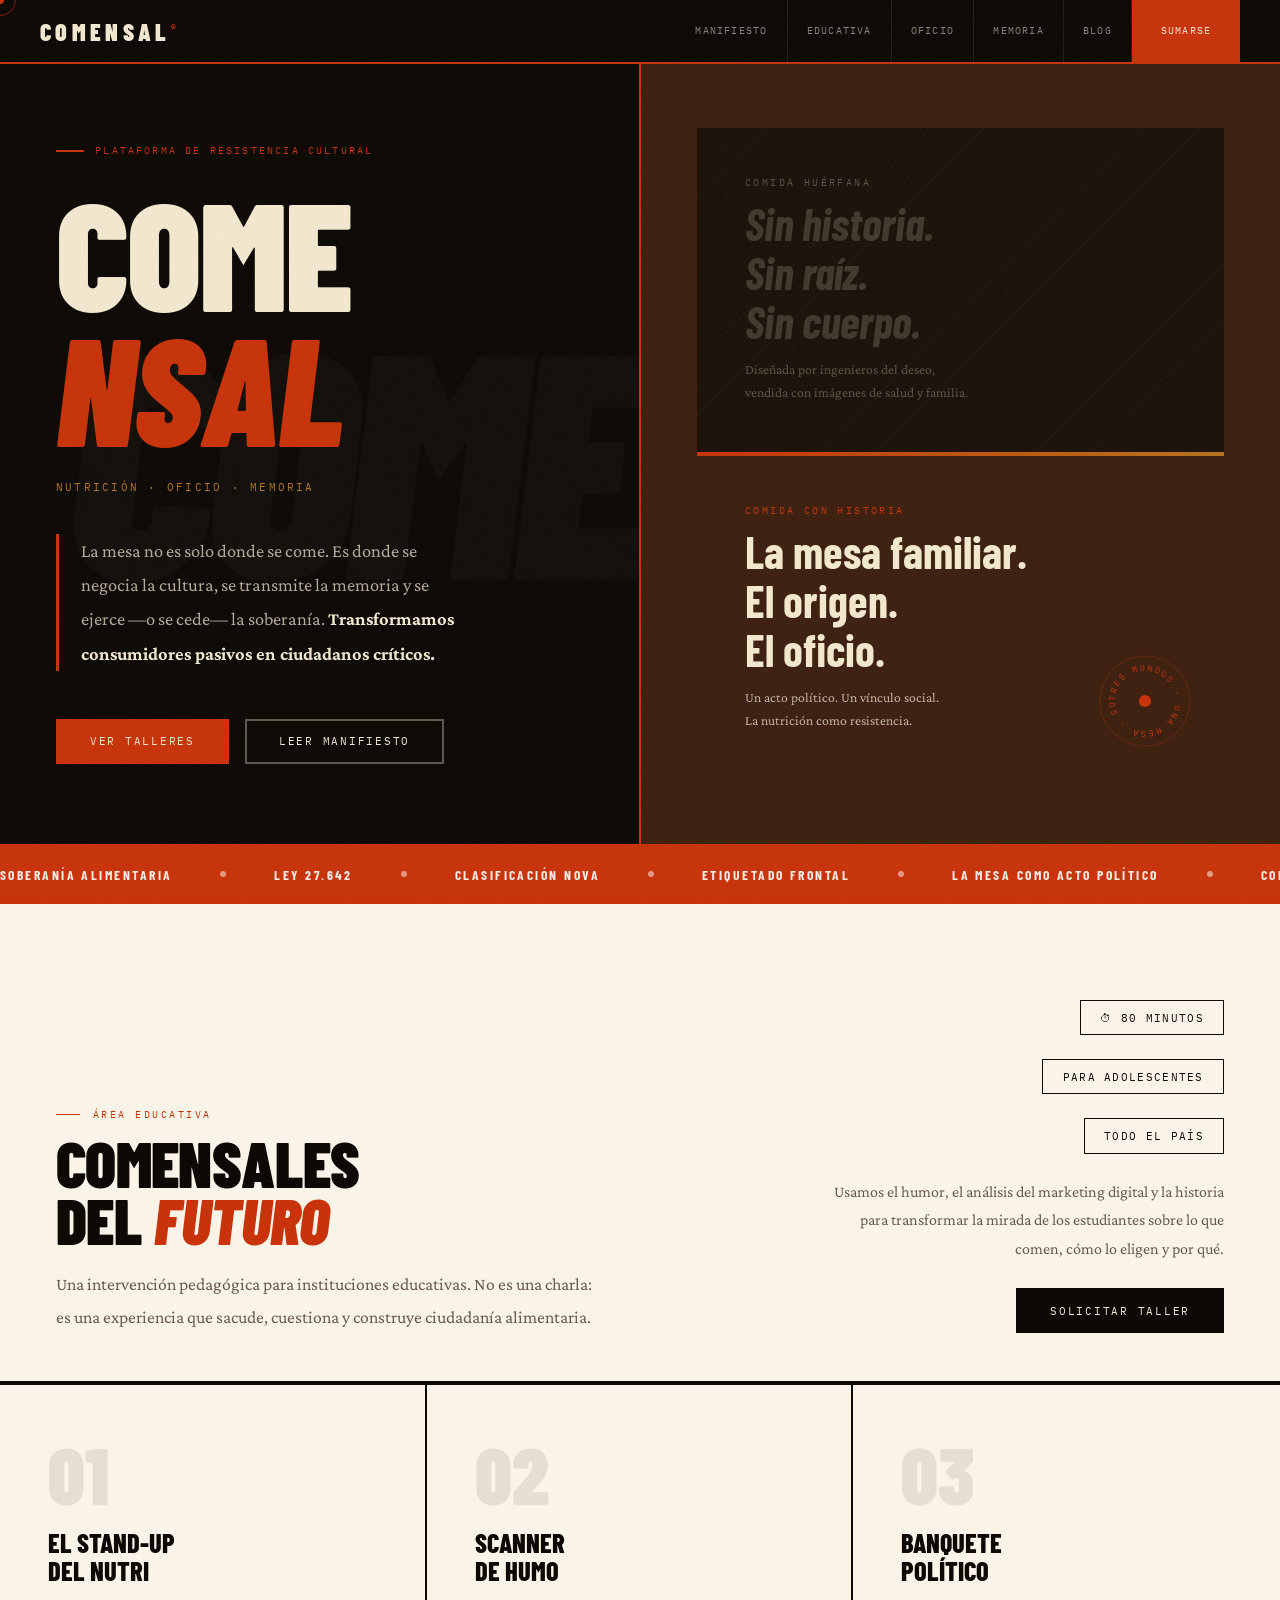
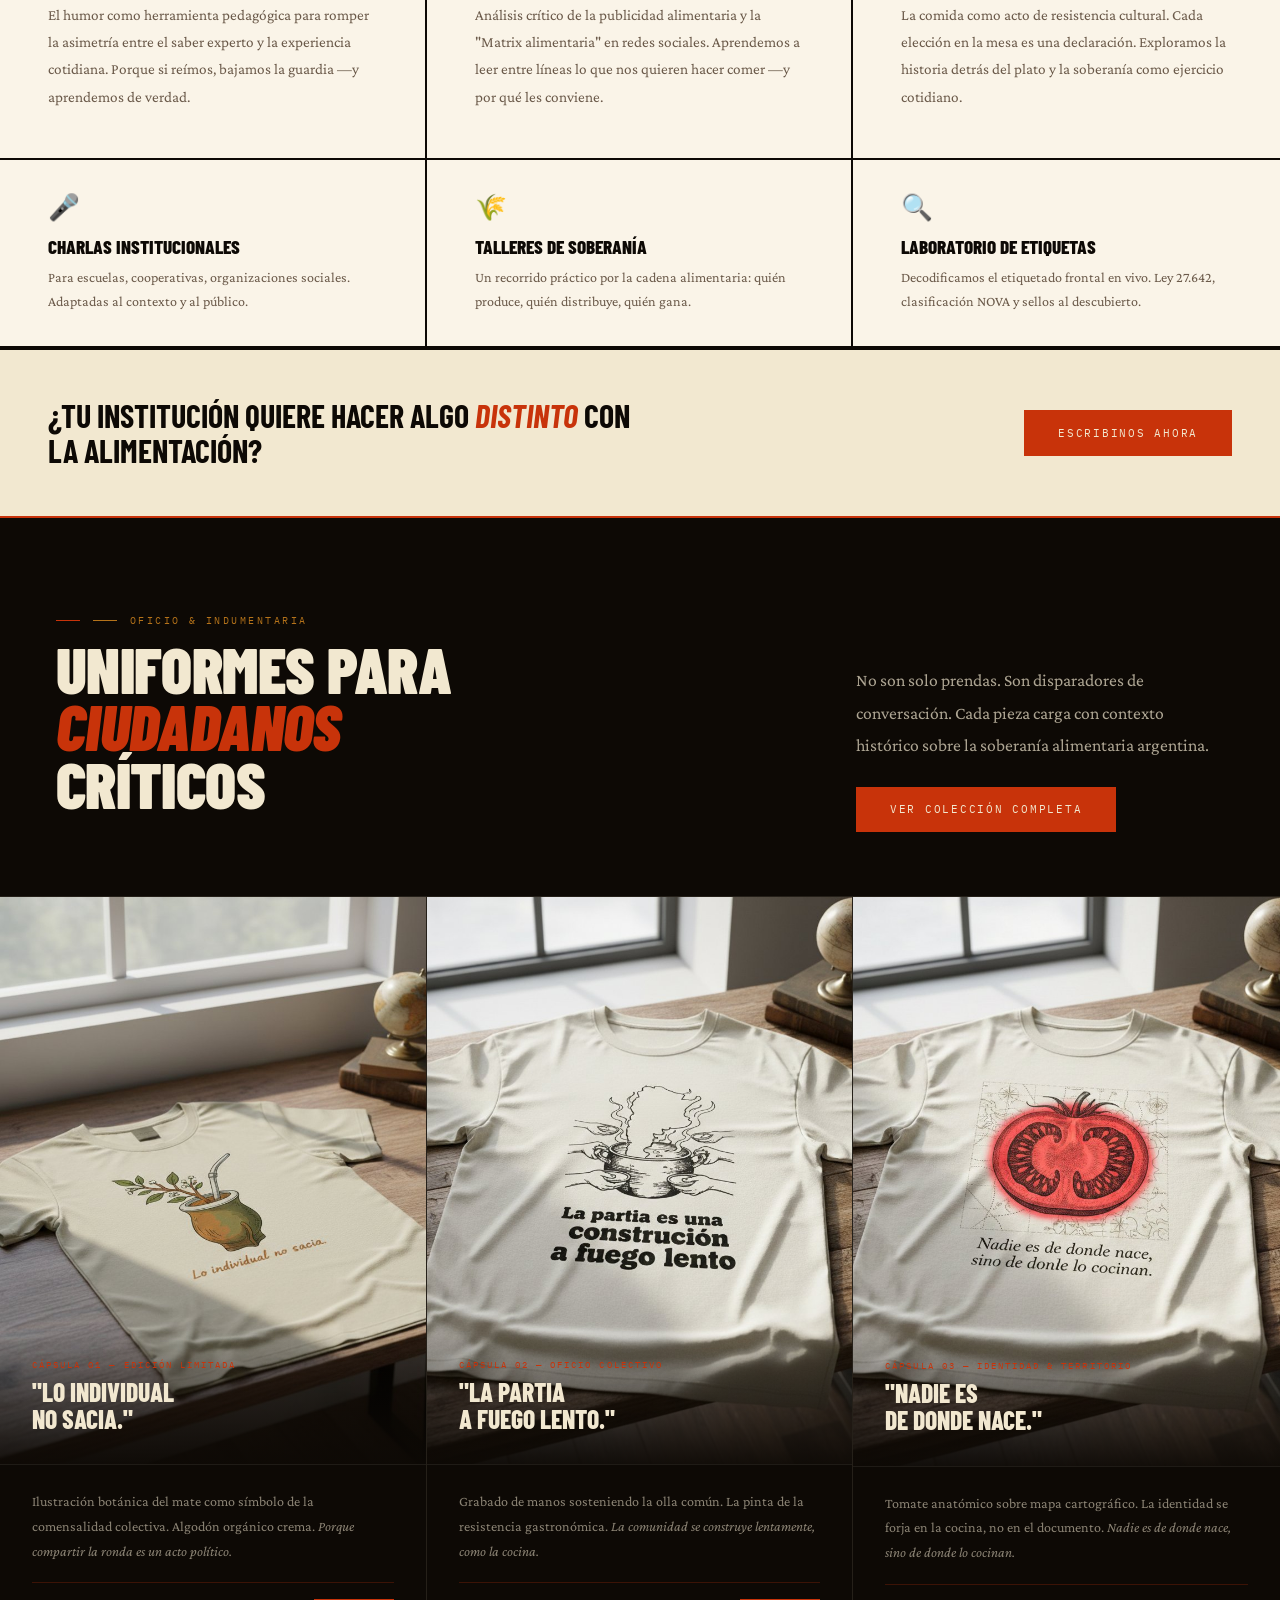
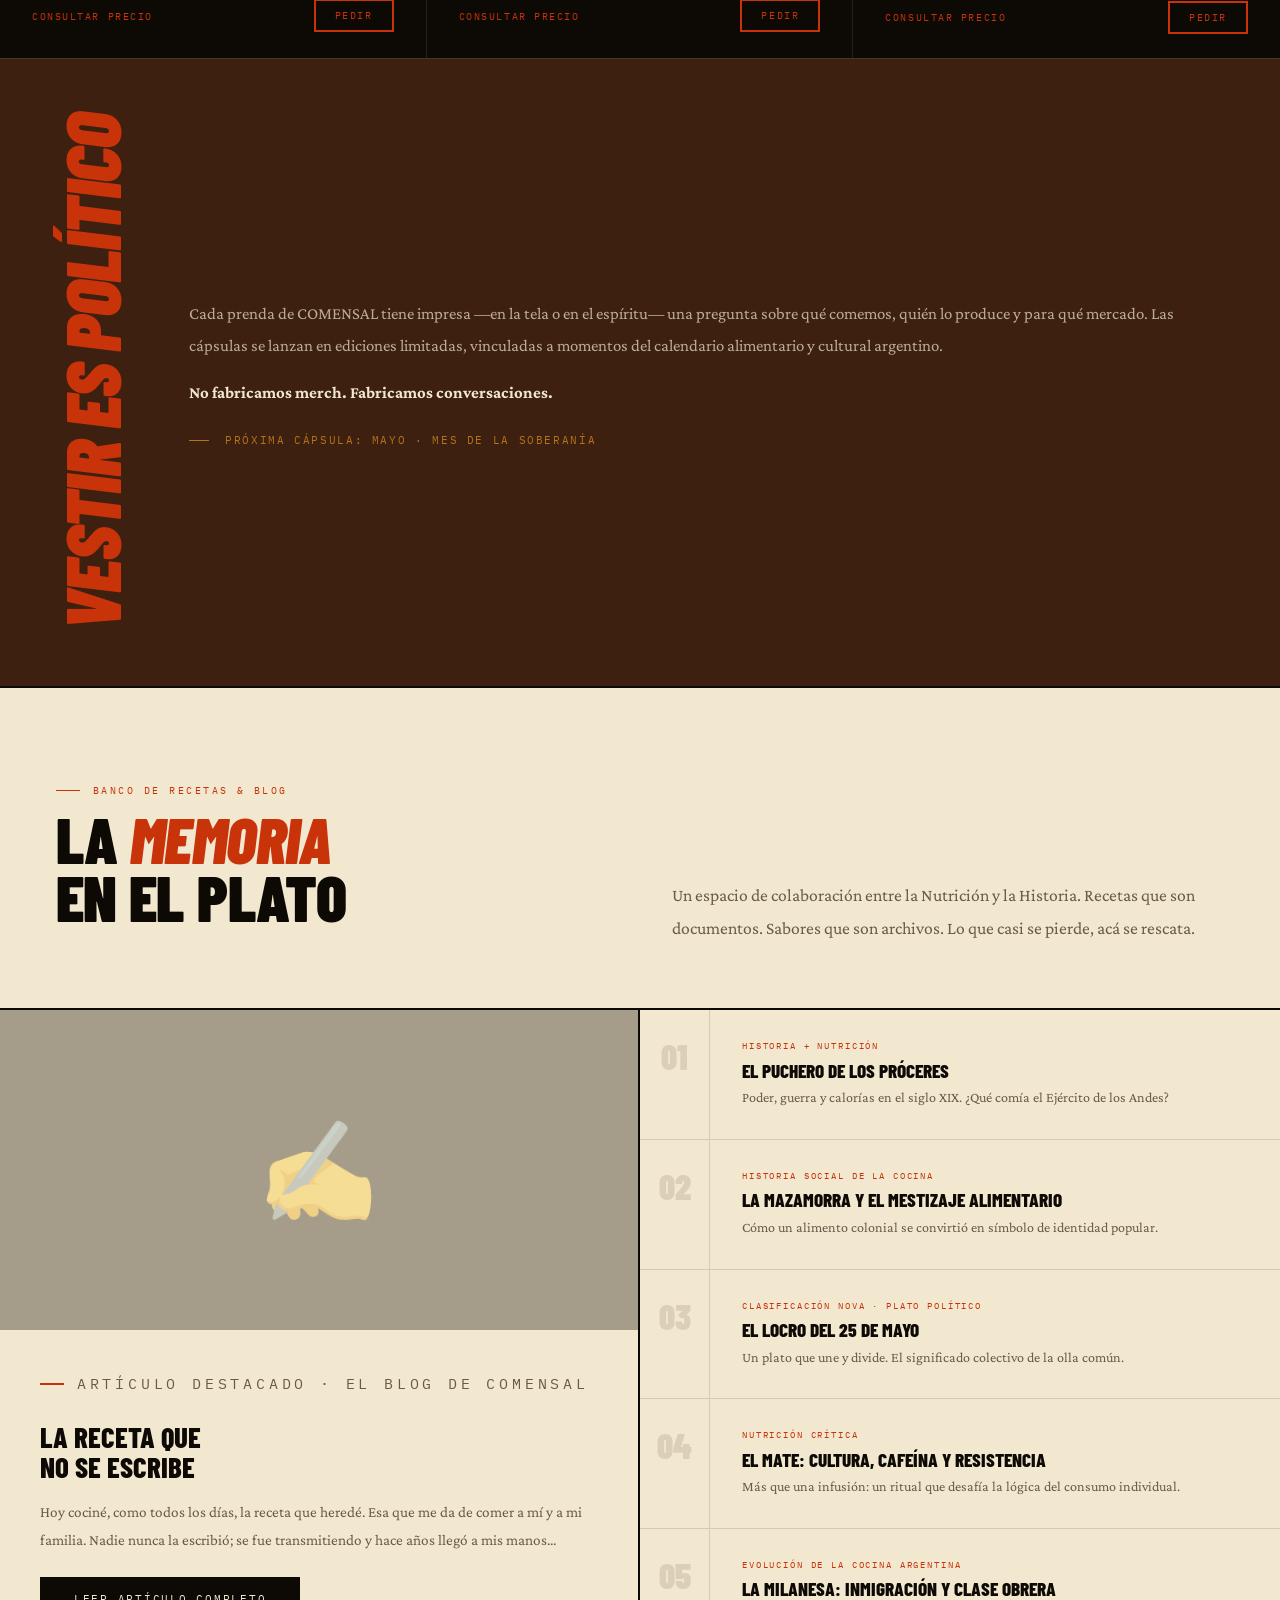
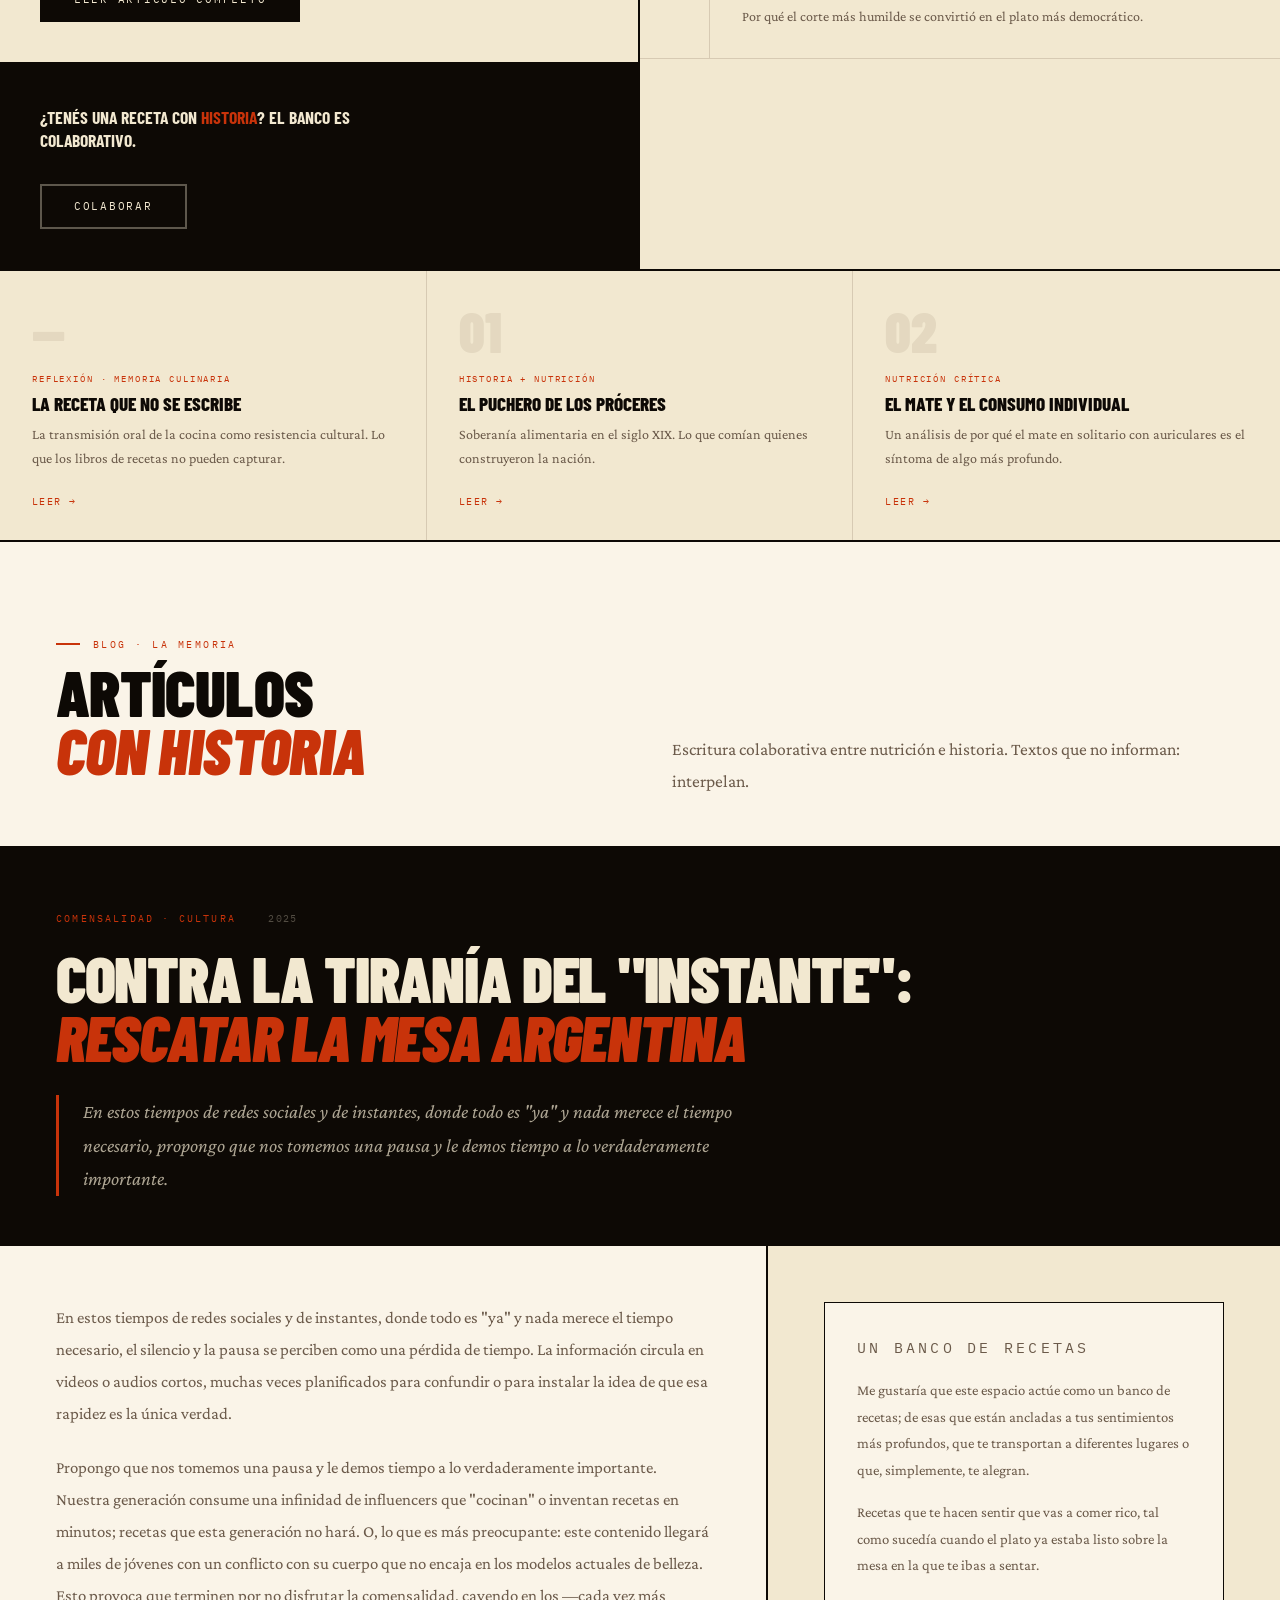
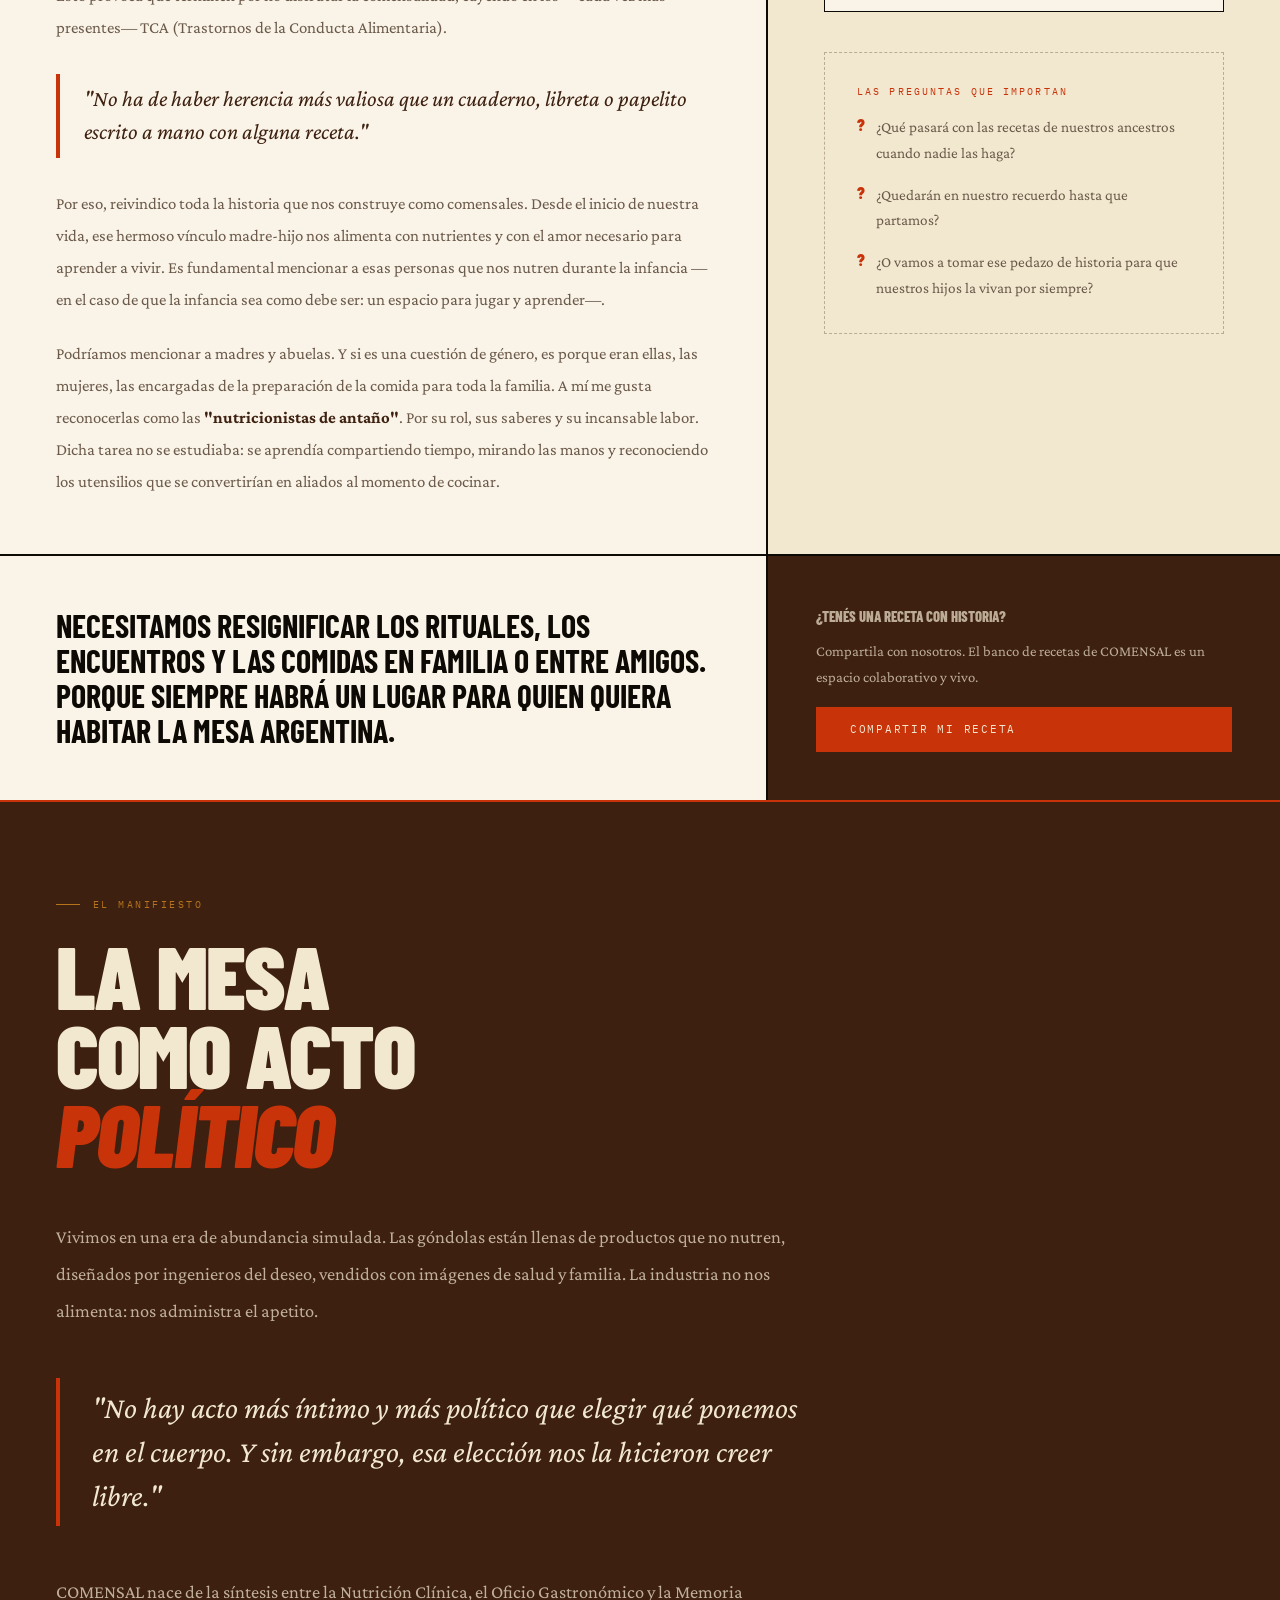
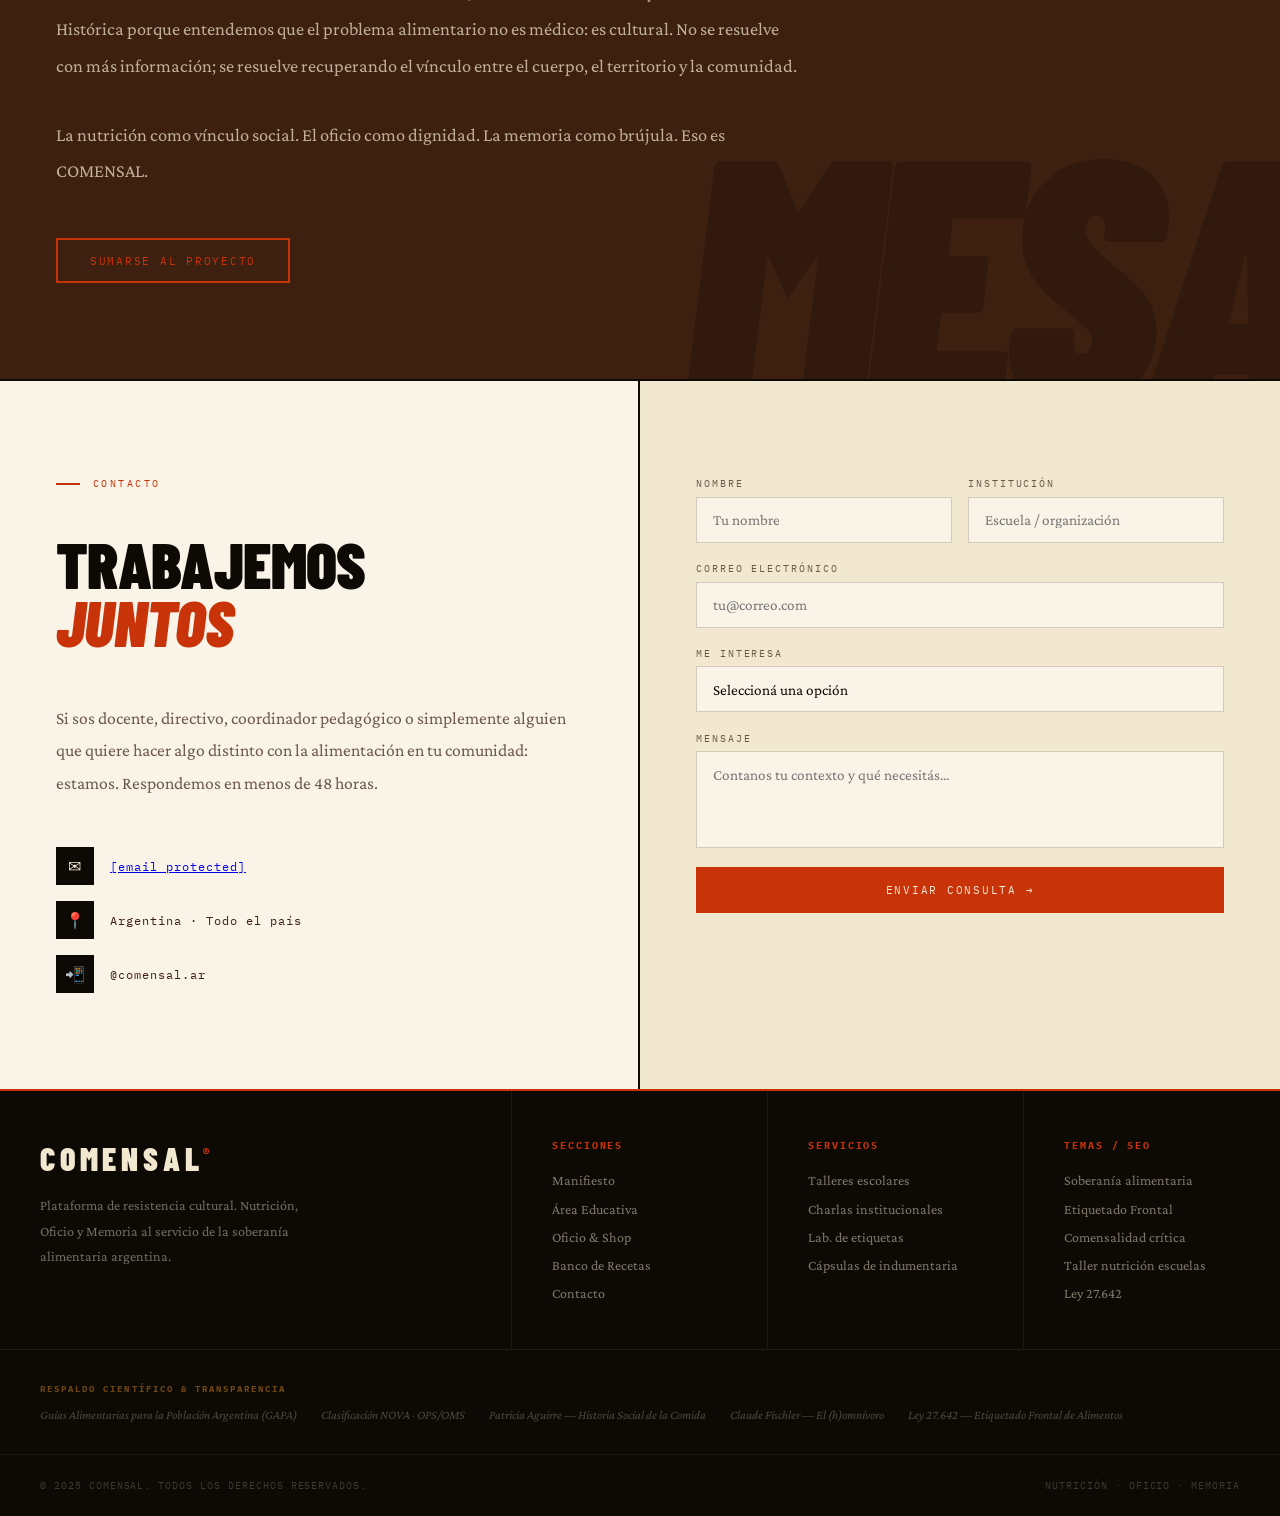
==== index.html @ 50274289 "🍽️ Initial commit — COMENSAL sitio web v1.0 - index.html: sitio completo separado en archivos - asse" ====
<!DOCTYPE html>
<html lang="es">
<head>
<meta charset="UTF-8">
<meta name="viewport" content="width=device-width, initial-scale=1.0">
<title>COMENSAL — Nutrición, Oficio y Memoria</title>
<meta name="description" content="Plataforma de resistencia cultural. Transformamos consumidores pasivos en ciudadanos críticos. Soberanía alimentaria, talleres para escuelas, etiquetado frontal Argentina, Ley 27.642.">
<meta name="keywords" content="Soberanía alimentaria, Etiquetado Frontal Argentina, Comensalidad crítica, Taller de nutrición para escuelas, Ley 27.642">
<link rel="preconnect" href="https://fonts.googleapis.com">
<link href="https://fonts.googleapis.com/css2?family=Barlow+Condensed:ital,wght@0,400;0,600;0,700;0,800;0,900;1,700;1,900&family=Crimson+Pro:ital,wght@0,300;0,400;0,600;1,300;1,400;1,600&family=IBM+Plex+Mono:wght@400;500&display=swap" rel="stylesheet">

<link rel="stylesheet" href="assets/css/comensal.css">
</head>
<body>

<div class="cursor-dot" id="cursorDot"></div>
<div class="cursor-ring" id="cursorRing"></div>

<!-- NAV -->
<nav id="navbar">
  <a href="#home" class="nav-logo">COMENSAL<sup>®</sup></a>
  <ul class="nav-links" id="navLinks">
    <li><a href="#home">Manifiesto</a></li>
    <li><a href="#educativa">Educativa</a></li>
    <li><a href="#oficio">Oficio</a></li>
    <li><a href="#recetas">Memoria</a></li>
    <li><a href="#blog">Blog</a></li>
    <li><a href="#contacto">Sumarse</a></li>
  </ul>
  <div class="nav-burger" id="navBurger" onclick="toggleNav()">
    <span></span><span></span><span></span>
  </div>
</nav>

<!-- HERO -->
<section id="home">
  <div class="hero-bg-text">COMENSAL</div>
  <div class="hero-main">
    <div class="hero-col">
      <p class="stamp">Plataforma de resistencia cultural</p>
      <h1 class="hero-h1">COME<em>NSAL</em></h1>
      <p class="hero-slogan">Nutrición · Oficio · Memoria</p>
      <p class="hero-manifiesto">La mesa no es solo donde se come. Es donde se negocia la cultura, se transmite la memoria y se ejerce —o se cede— la soberanía. <strong>Transformamos consumidores pasivos en ciudadanos críticos.</strong></p>
      <div class="hero-ctas">
        <a href="#educativa" class="btn btn-fill">Ver talleres</a>
        <a href="#manifiesto" class="btn btn-outline">Leer manifiesto</a>
      </div>
    </div>
    <div class="hero-divider-v"></div>
    <div class="hero-col hero-col-right">
      <div class="contrast-block">
        <div class="contrast-top">
          <span class="contrast-label label-huerfana">Comida huérfana</span>
          <p class="contrast-text text-huerfana">Sin historia.<br>Sin raíz.<br>Sin cuerpo.</p>
          <p class="contrast-sub sub-huerfana">Diseñada por ingenieros del deseo,<br>vendida con imágenes de salud y familia.</p>
        </div>
        <div class="contrast-sep"></div>
        <div class="contrast-bottom">
          <span class="contrast-label label-historia">Comida con historia</span>
          <p class="contrast-text text-historia">La mesa familiar.<br>El origen.<br>El oficio.</p>
          <p class="contrast-sub sub-historia">Un acto político. Un vínculo social.<br>La nutrición como resistencia.</p>
          <div class="badge-spin">
            <svg viewBox="0 0 100 100">
              <defs><path id="circle" d="M 50,50 m -30,0 a 30,30 0 1,1 60,0 a 30,30 0 1,1 -60,0"/></defs>
              <circle cx="50" cy="50" r="45" fill="none" stroke="rgba(200,51,10,0.3)" stroke-width="1"/>
              <circle cx="50" cy="50" r="6" fill="#C8330A"/>
              <text font-size="8.5" font-family="IBM Plex Mono, monospace" fill="#C8330A" letter-spacing="2">
                <textPath href="#circle">TRES MUNDOS · UNA MESA · SOBERANÍA ·</textPath>
              </text>
            </svg>
          </div>
        </div>
      </div>
    </div>
  </div>
  <div class="hero-ticker" aria-hidden="true">
    <div class="ticker-track">
      <span>Soberanía Alimentaria</span><span class="dot"></span><span>Ley 27.642</span><span class="dot"></span><span>Clasificación NOVA</span><span class="dot"></span><span>Etiquetado Frontal</span><span class="dot"></span><span>La Mesa como Acto Político</span><span class="dot"></span><span>Comensalidad Crítica</span><span class="dot"></span><span>GAPA · OPS · OMS</span><span class="dot"></span><span>Soberanía Alimentaria</span><span class="dot"></span><span>Ley 27.642</span><span class="dot"></span><span>Clasificación NOVA</span><span class="dot"></span><span>Etiquetado Frontal</span><span class="dot"></span><span>La Mesa como Acto Político</span><span class="dot"></span><span>Comensalidad Crítica</span><span class="dot"></span><span>GAPA · OPS · OMS</span><span class="dot"></span>
    </div>
  </div>
</section>

<!-- EDUCATIVA -->
<section id="educativa">
  <div class="edu-header">
    <div class="sr">
      <p class="sec-label">Área educativa</p>
      <h2 class="sec-title">COMENSALES<br>DEL <em>FUTURO</em></h2>
      <p class="sec-body">Una intervención pedagógica para instituciones educativas. No es una charla: es una experiencia que sacude, cuestiona y construye ciudadanía alimentaria.</p>
    </div>
    <div class="edu-header-right sr sr-d2">
      <div class="edu-pill">⏱ 80 minutos</div>
      <div class="edu-pill">Para adolescentes</div>
      <div class="edu-pill">Todo el país</div>
      <p>Usamos el humor, el análisis del marketing digital y la historia para transformar la mirada de los estudiantes sobre lo que comen, cómo lo eligen y por qué.</p>
      <a href="#contacto" class="btn btn-dark">Solicitar taller</a>
    </div>
  </div>
  <div class="ejes-grid">
    <div class="eje sr">
      <div class="eje-num">01</div>
      <h3 class="eje-title">El Stand-up<br>del Nutri</h3>
      <p class="eje-body">El humor como herramienta pedagógica para romper la asimetría entre el saber experto y la experiencia cotidiana. Porque si reímos, bajamos la guardia —y aprendemos de verdad.</p>
      <span class="eje-arrow">→</span>
    </div>
    <div class="eje sr sr-d1">
      <div class="eje-num">02</div>
      <h3 class="eje-title">Scanner<br>de Humo</h3>
      <p class="eje-body">Análisis crítico de la publicidad alimentaria y la "Matrix alimentaria" en redes sociales. Aprendemos a leer entre líneas lo que nos quieren hacer comer —y por qué les conviene.</p>
      <span class="eje-arrow">→</span>
    </div>
    <div class="eje sr sr-d2">
      <div class="eje-num">03</div>
      <h3 class="eje-title">Banquete<br>Político</h3>
      <p class="eje-body">La comida como acto de resistencia cultural. Cada elección en la mesa es una declaración. Exploramos la historia detrás del plato y la soberanía como ejercicio cotidiano.</p>
      <span class="eje-arrow">→</span>
    </div>
  </div>
  <div class="servicios-row">
    <div class="servicio sr">
      <div class="servicio-icon">🎤</div>
      <div class="servicio-name">Charlas Institucionales</div>
      <div class="servicio-desc">Para escuelas, cooperativas, organizaciones sociales. Adaptadas al contexto y al público.</div>
    </div>
    <div class="servicio sr sr-d1">
      <div class="servicio-icon">🌾</div>
      <div class="servicio-name">Talleres de Soberanía</div>
      <div class="servicio-desc">Un recorrido práctico por la cadena alimentaria: quién produce, quién distribuye, quién gana.</div>
    </div>
    <div class="servicio sr sr-d2">
      <div class="servicio-icon">🔍</div>
      <div class="servicio-name">Laboratorio de Etiquetas</div>
      <div class="servicio-desc">Decodificamos el etiquetado frontal en vivo. Ley 27.642, clasificación NOVA y sellos al descubierto.</div>
    </div>
  </div>
  <div class="edu-cta-row sr">
    <p>¿Tu institución quiere hacer algo <em>distinto</em> con la alimentación?</p>
    <a href="#contacto" class="btn btn-fill">Escribinos ahora</a>
  </div>
</section>

<!-- OFICIO -->
<section id="oficio">
  <div class="oficio-header">
    <div class="sr">
      <p class="sec-label" style="color:var(--ocre)"><span style="width:24px;height:1.5px;background:var(--ocre);display:block;"></span>Oficio &amp; Indumentaria</p>
      <h2 class="sec-title on-dark">UNIFORMES PARA<br><em>CIUDADANOS</em><br>CRÍTICOS</h2>
    </div>
    <div class="sr sr-d2" style="align-self:end;">
      <p class="sec-body on-dark">No son solo prendas. Son disparadores de conversación. Cada pieza carga con contexto histórico sobre la soberanía alimentaria argentina.</p><br>
      <a href="#contacto" class="btn btn-fill" style="margin-top:.5rem;">Ver colección completa</a>
    </div>
  </div>

  <div class="productos-grid">
    <div class="producto sr">
      <div class="producto-visual-img">
        <img src="assets/img/remera-mate.png" alt="Remera Lo individual no sacia — mate ilustrado">
        <div class="producto-overlay">
          <span class="producto-tag">Cápsula 01 — Edición Limitada</span>
          <h3 class="producto-name">"Lo individual<br>no sacia."</h3>
        </div>
      </div>
      <div class="producto-caption">
        <p>Ilustración botánica del mate como símbolo de la comensalidad colectiva. Algodón orgánico crema. <em>Porque compartir la ronda es un acto político.</em></p>
        <div class="producto-meta">
          <span class="producto-precio">Consultar precio</span>
          <a href="#contacto" class="btn btn-tomate-outline" style="padding:.5rem 1.2rem;font-size:.6rem;">Pedir</a>
        </div>
      </div>
    </div>

    <div class="producto sr sr-d1">
      <div class="producto-visual-img">
        <img src="assets/img/remera-locro.png" alt="Remera La partia es una construcción a fuego lento">
        <div class="producto-overlay">
          <span class="producto-tag">Cápsula 02 — Oficio Colectivo</span>
          <h3 class="producto-name">"La partia<br>a fuego lento."</h3>
        </div>
      </div>
      <div class="producto-caption">
        <p>Grabado de manos sosteniendo la olla común. La pinta de la resistencia gastronómica. <em>La comunidad se construye lentamente, como la cocina.</em></p>
        <div class="producto-meta">
          <span class="producto-precio">Consultar precio</span>
          <a href="#contacto" class="btn btn-tomate-outline" style="padding:.5rem 1.2rem;font-size:.6rem;">Pedir</a>
        </div>
      </div>
    </div>

    <div class="producto sr sr-d2">
      <div class="producto-visual-img">
        <img src="assets/img/remera-tomate.png" alt="Remera Nadie es de donde nace sino de donde lo cocinan">
        <div class="producto-overlay">
          <span class="producto-tag">Cápsula 03 — Identidad &amp; Territorio</span>
          <h3 class="producto-name">"Nadie es<br>de donde nace."</h3>
        </div>
      </div>
      <div class="producto-caption">
        <p>Tomate anatómico sobre mapa cartográfico. La identidad se forja en la cocina, no en el documento. <em>Nadie es de donde nace, sino de donde lo cocinan.</em></p>
        <div class="producto-meta">
          <span class="producto-precio">Consultar precio</span>
          <a href="#contacto" class="btn btn-tomate-outline" style="padding:.5rem 1.2rem;font-size:.6rem;">Pedir</a>
        </div>
      </div>
    </div>
  </div>

  <div class="oficio-manifiesto sr">
    <div class="oficio-quote">Vestir es político</div>
    <div>
      <p class="oficio-body">Cada prenda de COMENSAL tiene impresa —en la tela o en el espíritu— una pregunta sobre qué comemos, quién lo produce y para qué mercado. Las cápsulas se lanzan en ediciones limitadas, vinculadas a momentos del calendario alimentario y cultural argentino.</p>
      <p class="oficio-body" style="margin-top:1rem;"><strong>No fabricamos merch. Fabricamos conversaciones.</strong></p>
      <p class="oficio-next-capsule">Próxima cápsula: Mayo · Mes de la Soberanía</p>
    </div>
  </div>
</section>

<!-- RECETAS -->
<section id="recetas">
  <div class="recetas-header">
    <div class="sr">
      <p class="sec-label">Banco de Recetas &amp; Blog</p>
      <h2 class="sec-title">LA <em>MEMORIA</em><br>EN EL PLATO</h2>
    </div>
    <div class="sr sr-d2">
      <p class="sec-body">Un espacio de colaboración entre la Nutrición y la Historia. Recetas que son documentos. Sabores que son archivos. Lo que casi se pierde, acá se rescata.</p>
    </div>
  </div>

  <!-- Featured + lista lateral -->
  <div class="recetas-body-grid">
    <div class="receta-featured sr">
      <div class="receta-featured-visual" style="font-size:6rem;">✍️</div>
      <div class="receta-featured-content">
        <p class="sec-label">Artículo destacado · El Blog de COMENSAL</p>
        <h3>La receta que<br>no se escribe</h3>
        <p>Hoy cociné, como todos los días, la receta que heredé. Esa que me da de comer a mí y a mi familia. Nadie nunca la escribió; se fue transmitiendo y hace años llegó a mis manos...</p>
        <a href="#" class="btn btn-dark" onclick="abrirArticulo('receta'); return false;">Leer artículo completo</a>
      </div>
      <div class="colabora-cta">
        <p>¿Tenés una receta con <span>historia</span>? El banco es colaborativo.</p>
        <a href="#contacto" class="btn btn-outline" style="white-space:nowrap;">Colaborar</a>
      </div>
    </div>

    <div class="recetas-lista">
      <div class="receta-item sr" onclick="abrirArticulo('puchero')" style="cursor:none;">
        <div class="receta-n">01</div>
        <div class="receta-info">
          <span class="tag">Historia + Nutrición</span>
          <h4>El puchero de los próceres</h4>
          <p>Poder, guerra y calorías en el siglo XIX. ¿Qué comía el Ejército de los Andes?</p>
        </div>
      </div>
      <div class="receta-item sr sr-d1" onclick="abrirArticulo('mazamorra')" style="cursor:none;">
        <div class="receta-n">02</div>
        <div class="receta-info">
          <span class="tag">Historia Social de la Cocina</span>
          <h4>La Mazamorra y el Mestizaje Alimentario</h4>
          <p>Cómo un alimento colonial se convirtió en símbolo de identidad popular.</p>
        </div>
      </div>
      <div class="receta-item sr sr-d2" onclick="abrirArticulo('locro')" style="cursor:none;">
        <div class="receta-n">03</div>
        <div class="receta-info">
          <span class="tag">Clasificación NOVA · Plato Político</span>
          <h4>El Locro del 25 de Mayo</h4>
          <p>Un plato que une y divide. El significado colectivo de la olla común.</p>
        </div>
      </div>
      <div class="receta-item sr sr-d3" onclick="abrirArticulo('mate')" style="cursor:none;">
        <div class="receta-n">04</div>
        <div class="receta-info">
          <span class="tag">Nutrición Crítica</span>
          <h4>El Mate: Cultura, Cafeína y Resistencia</h4>
          <p>Más que una infusión: un ritual que desafía la lógica del consumo individual.</p>
        </div>
      </div>
      <div class="receta-item sr sr-d4" onclick="abrirArticulo('milanesa')" style="cursor:none;">
        <div class="receta-n">05</div>
        <div class="receta-info">
          <span class="tag">Evolución de la Cocina Argentina</span>
          <h4>La Milanesa: Inmigración y Clase Obrera</h4>
          <p>Por qué el corte más humilde se convirtió en el plato más democrático.</p>
        </div>
      </div>
    </div>
  </div>

  <!-- Blog cards ampliadas -->
  <div class="blog-cards">
    <div class="blog-card sr" onclick="abrirArticulo('receta')">
      <div class="bc-num">—</div>
      <span class="bc-tag">Reflexión · Memoria culinaria</span>
      <p class="bc-title">La receta que no se escribe</p>
      <p class="bc-excerpt">La transmisión oral de la cocina como resistencia cultural. Lo que los libros de recetas no pueden capturar.</p>
      <span class="bc-leer">Leer →</span>
    </div>
    <div class="blog-card sr sr-d1" onclick="abrirArticulo('puchero')">
      <div class="bc-num">01</div>
      <span class="bc-tag">Historia + Nutrición</span>
      <p class="bc-title">El puchero de los próceres</p>
      <p class="bc-excerpt">Soberanía alimentaria en el siglo XIX. Lo que comían quienes construyeron la nación.</p>
      <span class="bc-leer">Leer →</span>
    </div>
    <div class="blog-card sr sr-d2" onclick="abrirArticulo('mate')">
      <div class="bc-num">02</div>
      <span class="bc-tag">Nutrición Crítica</span>
      <p class="bc-title">El mate y el consumo individual</p>
      <p class="bc-excerpt">Un análisis de por qué el mate en solitario con auriculares es el síntoma de algo más profundo.</p>
      <span class="bc-leer">Leer →</span>
    </div>
  </div>

</section>

<!-- ══ MODAL ARTÍCULOS ══ -->
<div id="modal-articulo" style="display:none;" role="dialog" aria-modal="true">
  <div class="modal-art">
    <div class="modal-overlay" onclick="cerrarArticulo()"></div>
    <article class="modal-content">
      <button class="modal-close" onclick="cerrarArticulo()" aria-label="Cerrar">✕</button>
      <div id="modal-body"></div>
    </article>
  </div>
</div>


<!-- BLOG ARTICULO -->
<section id="blog">
  <div class="blog-header">
    <div class="sr">
      <p class="sec-label">Blog · La Memoria</p>
      <h2 class="sec-title">ARTÍCULOS<br><em>CON HISTORIA</em></h2>
    </div>
    <div class="sr sr-d2">
      <p class="sec-body">Escritura colaborativa entre nutrición e historia. Textos que no informan: interpelan.</p>
    </div>
  </div>

  <!-- ARTÍCULO DESTACADO -->
  <article class="blog-article-full sr">
    <div class="blog-article-header">
      <div class="blog-article-meta">
        <span class="blog-cat">Comensalidad · Cultura</span>
        <span class="blog-date">2025</span>
      </div>
      <h2 class="blog-article-title">Contra la tiranía del "instante":<br><em>rescatar la mesa argentina</em></h2>
      <p class="blog-article-lead">En estos tiempos de redes sociales y de instantes, donde todo es "ya" y nada merece el tiempo necesario, propongo que nos tomemos una pausa y le demos tiempo a lo verdaderamente importante.</p>
    </div>

    <div class="blog-article-body">
      <div class="blog-text-col">

        <p>En estos tiempos de redes sociales y de instantes, donde todo es "ya" y nada merece el tiempo necesario, el silencio y la pausa se perciben como una pérdida de tiempo. La información circula en videos o audios cortos, muchas veces planificados para confundir o para instalar la idea de que esa rapidez es la única verdad.</p>

        <p>Propongo que nos tomemos una pausa y le demos tiempo a lo verdaderamente importante. Nuestra generación consume una infinidad de influencers que "cocinan" o inventan recetas en minutos; recetas que esta generación no hará. O, lo que es más preocupante: este contenido llegará a miles de jóvenes con un conflicto con su cuerpo que no encaja en los modelos actuales de belleza. Esto provoca que terminen por no disfrutar la comensalidad, cayendo en los —cada vez más presentes— TCA (Trastornos de la Conducta Alimentaria).</p>

        <blockquote class="blog-quote">
          "No ha de haber herencia más valiosa que un cuaderno, libreta o papelito escrito a mano con alguna receta."
        </blockquote>

        <p>Por eso, reivindico toda la historia que nos construye como comensales. Desde el inicio de nuestra vida, ese hermoso vínculo madre-hijo nos alimenta con nutrientes y con el amor necesario para aprender a vivir. Es fundamental mencionar a esas personas que nos nutren durante la infancia —en el caso de que la infancia sea como debe ser: un espacio para jugar y aprender—.</p>

        <p>Podríamos mencionar a madres y abuelas. Y si es una cuestión de género, es porque eran ellas, las mujeres, las encargadas de la preparación de la comida para toda la familia. A mí me gusta reconocerlas como las <strong>"nutricionistas de antaño"</strong>. Por su rol, sus saberes y su incansable labor. Dicha tarea no se estudiaba: se aprendía compartiendo tiempo, mirando las manos y reconociendo los utensilios que se convertirían en aliados al momento de cocinar.</p>

      </div>

      <div class="blog-sidebar-col">
        <div class="blog-sidebar-card">
          <p class="blog-sidebar-label">Un banco de recetas</p>
          <p>Me gustaría que este espacio actúe como un banco de recetas; de esas que están ancladas a tus sentimientos más profundos, que te transportan a diferentes lugares o que, simplemente, te alegran.</p>
          <p style="margin-top:1rem;">Recetas que te hacen sentir que vas a comer rico, tal como sucedía cuando el plato ya estaba listo sobre la mesa en la que te ibas a sentar.</p>
        </div>

        <div class="blog-sidebar-preguntas">
          <p class="blog-sidebar-label">Las preguntas que importan</p>
          <ul>
            <li>¿Qué pasará con las recetas de nuestros ancestros cuando nadie las haga?</li>
            <li>¿Quedarán en nuestro recuerdo hasta que partamos?</li>
            <li>¿O vamos a tomar ese pedazo de historia para que nuestros hijos la vivan por siempre?</li>
          </ul>
        </div>
      </div>
    </div>

    <div class="blog-article-footer">
      <div class="blog-conclusion">
        <p>Necesitamos resignificar los rituales, los encuentros y las comidas en familia o entre amigos. Porque siempre habrá un lugar para quien quiera habitar la mesa argentina.</p>
      </div>
      <div class="blog-cta-box">
        <p class="blog-cta-label">¿Tenés una receta con historia?</p>
        <p>Compartila con nosotros. El banco de recetas de COMENSAL es un espacio colaborativo y vivo.</p>
        <a href="#contacto" class="btn btn-fill" style="margin-top:1rem;display:inline-block;">Compartir mi receta</a>
      </div>
    </div>
  </article>
</section>

<!-- MANIFIESTO -->
<section id="manifiesto">
  <div class="manifiesto-bg">MESA</div>
  <div class="manifiesto-inner">
    <p class="sec-label sr">El manifiesto</p>
    <h2 class="manifiesto-h sr sr-d1">LA MESA<br>COMO ACTO<br><em>POLÍTICO</em></h2>
    <p class="manifiesto-p sr sr-d2">Vivimos en una era de abundancia simulada. Las góndolas están llenas de productos que no nutren, diseñados por ingenieros del deseo, vendidos con imágenes de salud y familia. La industria no nos alimenta: nos administra el apetito.</p>
    <blockquote class="manifiesto-cita sr sr-d3">"No hay acto más íntimo y más político que elegir qué ponemos en el cuerpo. Y sin embargo, esa elección nos la hicieron creer libre."</blockquote>
    <p class="manifiesto-p sr sr-d4">COMENSAL nace de la síntesis entre la Nutrición Clínica, el Oficio Gastronómico y la Memoria Histórica porque entendemos que el problema alimentario no es médico: es cultural. No se resuelve con más información; se resuelve recuperando el vínculo entre el cuerpo, el territorio y la comunidad.</p>
    <p class="manifiesto-p sr">La nutrición como vínculo social. El oficio como dignidad. La memoria como brújula. Eso es COMENSAL.</p>
    <div style="margin-top:3rem;" class="sr"><a href="#contacto" class="btn btn-tomate-outline">Sumarse al proyecto</a></div>
  </div>
</section>

<!-- CONTACTO -->
<section id="contacto">
  <div class="contacto-grid">
    <div class="contacto-info sr">
      <p class="sec-label">Contacto</p>
      <h2 class="sec-title">TRABAJEMOS<br><em>JUNTOS</em></h2>
      <p class="sec-body">Si sos docente, directivo, coordinador pedagógico o simplemente alguien que quiere hacer algo distinto con la alimentación en tu comunidad: estamos. Respondemos en menos de 48 horas.</p>
      <div class="contacto-datos">
        <div class="dato"><div class="dato-icono">✉</div><a href="/cdn-cgi/l/email-protection" class="__cf_email__" data-cfemail="e28a8d8e83a2818d8f878c91838ecc8390">[email&#160;protected]</a></div>
        <div class="dato"><div class="dato-icono">📍</div>Argentina · Todo el país</div>
        <div class="dato"><div class="dato-icono">📲</div>@comensal.ar</div>
      </div>
    </div>
    <div class="contacto-form-col sr sr-d2">
      <form onsubmit="enviarForm(event)" novalidate>
        <div class="f-row">
          <div class="f-group"><label for="nombre">Nombre</label><input type="text" id="nombre" placeholder="Tu nombre"></div>
          <div class="f-group"><label for="institucion">Institución</label><input type="text" id="institucion" placeholder="Escuela / organización"></div>
        </div>
        <div class="f-group"><label for="email">Correo electrónico</label><input type="email" id="email" placeholder="tu@correo.com"></div>
        <div class="f-group">
          <label for="interes">Me interesa</label>
          <select id="interes">
            <option value="">Seleccioná una opción</option>
            <option>Taller Comensales del Futuro</option>
            <option>Charla institucional</option>
            <option>Laboratorio de etiquetas</option>
            <option>Indumentaria / Shop</option>
            <option>Colaborar en el blog</option>
            <option>Otro</option>
          </select>
        </div>
        <div class="f-group"><label for="mensaje">Mensaje</label><textarea id="mensaje" rows="4" placeholder="Contanos tu contexto y qué necesitás..."></textarea></div>
        <button type="submit" class="btn btn-fill">Enviar consulta →</button>
        <p class="form-msg" id="formMsg">✓ Mensaje recibido. Te respondemos pronto.</p>
      </form>
    </div>
  </div>
</section>

<!-- FOOTER -->
<footer>
  <div class="footer-main">
    <div class="f-col">
      <div class="f-brand">COMENSAL<sup>®</sup></div>
      <p class="f-desc">Plataforma de resistencia cultural. Nutrición, Oficio y Memoria al servicio de la soberanía alimentaria argentina.</p>
    </div>
    <div class="f-col">
      <h5>Secciones</h5>
      <ul>
        <li><a href="#home">Manifiesto</a></li>
        <li><a href="#educativa">Área Educativa</a></li>
        <li><a href="#oficio">Oficio &amp; Shop</a></li>
        <li><a href="#recetas">Banco de Recetas</a></li>
        <li><a href="#contacto">Contacto</a></li>
      </ul>
    </div>
    <div class="f-col">
      <h5>Servicios</h5>
      <ul>
        <li><a href="#educativa">Talleres escolares</a></li>
        <li><a href="#educativa">Charlas institucionales</a></li>
        <li><a href="#educativa">Lab. de etiquetas</a></li>
        <li><a href="#oficio">Cápsulas de indumentaria</a></li>
      </ul>
    </div>
    <div class="f-col">
      <h5>Temas / SEO</h5>
      <ul>
        <li><a href="#manifiesto">Soberanía alimentaria</a></li>
        <li><a href="#educativa">Etiquetado Frontal</a></li>
        <li><a href="#recetas">Comensalidad crítica</a></li>
        <li><a href="#educativa">Taller nutrición escuelas</a></li>
        <li><a href="#manifiesto">Ley 27.642</a></li>
      </ul>
    </div>
  </div>
  <div class="footer-refs">
    <h6>Respaldo científico &amp; transparencia</h6>
    <div class="refs-chips">
      <span>Guías Alimentarias para la Población Argentina (GAPA)</span>
      <span>Clasificación NOVA · OPS/OMS</span>
      <span>Patricia Aguirre — Historia Social de la Comida</span>
      <span>Claude Fischler — El (h)omnívoro</span>
      <span>Ley 27.642 — Etiquetado Frontal de Alimentos</span>
    </div>
  </div>
  <div class="footer-bottom">
    <span>© 2025 COMENSAL. Todos los derechos reservados.</span>
    <span>Nutrición · Oficio · Memoria</span>
  </div>
</footer>

<script data-cfasync="false" src="/cdn-cgi/scripts/5c5dd728/cloudflare-static/email-decode.min.js"></script><script>
/* Cursor */
const dot = document.getElementById('cursorDot');
const ring = document.getElementById('cursorRing');
let mx=0,my=0,rx=0,ry=0;
document.addEventListener('mousemove', e => {
  mx=e.clientX; my=e.clientY;
  dot.style.left=mx+'px'; dot.style.top=my+'px';
});
(function animRing(){
  rx+=(mx-rx)*.12; ry+=(my-ry)*.12;
  ring.style.left=rx+'px'; ring.style.top=ry+'px';
  requestAnimationFrame(animRing);
})();
document.querySelectorAll('a,button,.eje,.receta-item,.producto').forEach(el=>{
  el.addEventListener('mouseenter',()=>{ ring.style.width='50px'; ring.style.height='50px'; ring.style.opacity='1'; dot.style.transform='translate(-50%,-50%) scale(1.5)'; });
  el.addEventListener('mouseleave',()=>{ ring.style.width='32px'; ring.style.height='32px'; ring.style.opacity='0.6'; dot.style.transform='translate(-50%,-50%) scale(1)'; });
});

/* Nav */
function toggleNav(){ document.getElementById('navbar').classList.toggle('open'); }
document.querySelectorAll('.nav-links a').forEach(a=>a.addEventListener('click',()=>document.getElementById('navbar').classList.remove('open')));

/* Scroll reveal */
const srEls=document.querySelectorAll('.sr');
const obs=new IntersectionObserver(entries=>{
  entries.forEach(e=>{ if(e.isIntersecting){ e.target.classList.add('in'); obs.unobserve(e.target); } });
},{threshold:.1,rootMargin:'0px 0px -30px 0px'});
srEls.forEach(el=>obs.observe(el));

/* Form */
function enviarForm(e){
  e.preventDefault();
  const btn=e.target.querySelector('button');
  btn.textContent='Enviando...'; btn.disabled=true;
  setTimeout(()=>{ btn.style.display='none'; document.getElementById('formMsg').style.display='block'; },1100);
}

/* Hero entrance */
document.querySelectorAll('.hero-h1,.hero-slogan,.hero-manifiesto,.hero-ctas,.stamp').forEach((el,i)=>{
  el.style.opacity='0'; el.style.transform='translateY(20px)';
  setTimeout(()=>{ el.style.transition='opacity .8s ease,transform .8s ease'; el.style.opacity='1'; el.style.transform='none'; },180+i*110);
});

/* ══ ARTÍCULOS ══ */
const articulos = {
  receta: {
    emoji: "✍️",
    eyebrow: "Blog COMENSAL · Reflexión",
    title: "La receta que",
    titleEm: "no se escribe",
    authors: ["Por: COMENSAL", "Categoría: Memoria culinaria"],
    body: `<p>Hoy cociné, como todos los días, la receta que heredé. Esa que me da de comer a mí y a mi familia. Nadie nunca la escribió; se fue transmitiendo y hace años llegó a mis manos y, junto a ellas, la hice propia, pero no propiedad privada.</p><p>Eso sí, tendrás que ver cómo la hago, porque aún sigue sin escribirse. Siempre estuvo abierta a tus manos o a todas las manos que intenten hacerla suya.</p><blockquote>Esta receta tiene una historia, que no es esta; esto es un simple resumen para contarte que así se aprende a cocinar.</blockquote><p>"Mirá, así aprendes", decían nuestros adultos, y a veces no lo decían, lo dejaban explícito en el aire.</p><p>Y de esa manera fuimos aprendiendo a ser. También están aquellos que decidieron ser profesionales, chef o cocineros, cuya formación les dio herramientas, pero en su formación también está: <strong>las recetas y los métodos de cocción tienen su historia.</strong></p><p>Ahora, en cada fogón, en cada mano que se aventura, se escribe una historia nueva.</p><blockquote>La tuya, ¿ya la cocinaste hoy?</blockquote>`,
    refs: ["Patricia Aguirre — Historia Social de la Comida","GAPA — Guías Alimentarias para la Población Argentina","Claude Fischler — El (h)omnívoro"]
  },
  puchero: {
    emoji: "🫕",
    eyebrow: "Historia + Nutrición · Colaboración",
    title: "El puchero de los próceres:",
    titleEm: "poder, guerra y calorías",
    authors: ["Nutrición: COMENSAL","Historia: Colaboración docente"],
    body: `<p>Antes de pensar en la soberanía alimentaria como concepto político contemporáneo, hay que volver a los fogones del siglo XIX. El Ejército de los Andes no cruzó la Cordillera con productos ultraprocesados: lo hizo con charqui, locro y maíz.</p><h3>¿Qué comían los soldados?</h3><p>La ración básica incluía <strong>carne seca (charqui), maíz, porotos y grasa</strong>. Alimentos de alto valor calórico, fáciles de transportar y profundamente vinculados a la producción local.</p><blockquote>"La cocina popular argentina nació del mestizaje: ingredientes indígenas, técnicas españolas y la urgencia de los que no tenían otra cosa." — Patricia Aguirre</blockquote><h3>El puchero como síntesis cultural</h3><p>El puchero —esa olla que mezcla lo que hay— es probablemente el plato más honesto de la historia argentina. No tiene receta fija. Es el anti-ultraprocesado por definición: variado, sin aditivos, preparado en comunidad. Desde la <strong>clasificación NOVA</strong>, es Grupo 1 o 2 en su totalidad.</p>`,
    refs: ["Patricia Aguirre — Historia Social de la Comida","OPS/OMS — Clasificación NOVA","Ley 27.642 — Etiquetado Frontal de Alimentos"]
  },
  mazamorra: {
    emoji: "🌽",
    eyebrow: "Historia Social de la Cocina",
    title: "La Mazamorra y",
    titleEm: "el mestizaje alimentario",
    authors: ["Historia + Nutrición: COMENSAL"],
    body: `<p>La mazamorra —maíz blanco hervido con agua y nada más— fue durante siglos el plato de los pobres, de los esclavizados, de los que no tenían otra cosa. Y sin embargo, sobrevivió. Más que sobrevivir: se convirtió en símbolo.</p><h3>Un alimento de resistencia</h3><p>En el Río de la Plata colonial, la mazamorra era el sustento de las clases populares. Indígenas, africanos esclavizados y criollos pobres compartían este alimento básico que la élite miraba con desprecio.</p><blockquote>"Los pobres comían mazamorra. Hoy la llamamos comfort food y la pagamos cara en restaurantes de autor." — Reflexión COMENSAL</blockquote>`,
    refs: ["GAPA — Guías Alimentarias","OPS/OMS — Clasificación NOVA","Patricia Aguirre — Historia Social de la Comida"]
  },
  locro: {
    emoji: "🍲",
    eyebrow: "Clasificación NOVA · Plato Político",
    title: "El Locro del 25:",
    titleEm: "la olla como acto político",
    authors: ["Historia + Nutrición: COMENSAL"],
    body: `<p>Cada 25 de mayo, en plazas y escuelas de todo el país, se sirve locro. Este ritual anual es mucho más que una tradición gastronómica: es una declaración de identidad colectiva cocinada a fuego lento.</p><h3>Los ingredientes del acto político</h3><p>El locro es un plato de origen prehispánico que incorporó elementos europeos. Maíz, porotos, zapallo, carne: cada ingrediente tiene una historia de mestizaje. <strong>No hay receta oficial del locro porque el locro es de todos.</strong></p><blockquote>Cuando se cocina locro en comunidad, se practica soberanía alimentaria sin saberlo.</blockquote><h3>NOVA, sellos y el locro industrial</h3><p>El problema no es el locro: es el locro en tetrapak, con conservantes y sodio elevado. La industria tomó un plato Grupo 1-2 NOVA y lo transformó en Grupo 4. Eso es lo que enseñamos en el Laboratorio de Etiquetas.</p>`,
    refs: ["OPS/OMS — Clasificación NOVA","Ley 27.642 — Etiquetado Frontal","GAPA — Guías Alimentarias"]
  },
  mate: {
    emoji: "🧉",
    eyebrow: "Nutrición Crítica · Comensalidad",
    title: "El mate y",
    titleEm: "el consumo individual",
    authors: ["Nutrición + Cultura: COMENSAL"],
    body: `<p>Hay una imagen que resume perfectamente el problema: alguien en un café, tomando mate en soledad, con auriculares, mirando el teléfono. El mate —símbolo de la comensalidad— convertido en acto de consumo individual.</p><h3>La ronda como protocolo social</h3><p>El mate tradicional implica <strong>confianza, reciprocidad y presencia</strong>. Es el anti-fast food por excelencia.</p><blockquote>"Lo individual no sacia." — frase de nuestra cápsula. El mate lo sabía antes que la nutrición.</blockquote><h3>Más allá de la cafeína</h3><p>La yerba mate contiene cafeína, teobromina y antioxidantes. Pero su verdadero valor no está en el análisis bioquímico: está en el contexto social. Un mate compartido tiene un valor que ningún laboratorio puede medir: el vínculo.</p>`,
    refs: ["Claude Fischler — El (h)omnívoro","GAPA — Guías Alimentarias","Patricia Aguirre — Historia Social de la Comida"]
  },
  milanesa: {
    emoji: "🥩",
    eyebrow: "Evolución de la Cocina Argentina",
    title: "La milanesa:",
    titleEm: "inmigración y clase obrera",
    authors: ["Historia + Nutrición: COMENSAL"],
    body: `<p>La milanesa no es argentina. Llegó con los inmigrantes italianos a fines del siglo XIX. Pero lo que hizo con ella la cocina popular argentina es un fenómeno de apropiación cultural único.</p><h3>De cotoletta a milanesa</h3><p>La <em>cotoletta alla milanese</em> original es de ternera, con hueso. En Argentina se adaptó al corte disponible y barato. La milanesa argentina es más fina, más grande y —en las manos correctas— más sabrosa.</p><blockquote>La milanesa es el plato de la clase trabajadora: rendidora, nutritiva, adaptable. Si la hay, hay comida.</blockquote><h3>El problema de la milanesa industrial</h3><p>Hoy existe la "milanesa de soja" y variantes de <strong>Grupo 4 NOVA</strong> con sellos de advertencia. Esto es exactamente lo que analizamos en el Laboratorio de Etiquetas.</p>`,
    refs: ["OPS/OMS — Clasificación NOVA","Ley 27.642 — Etiquetado Frontal","GAPA — Guías Alimentarias"]
  }
};

function abrirArticulo(id) {
  const art = articulos[id];
  if (!art) return;
  const refsHTML = art.refs.map(r => `<li>${r}</li>`).join('');
  const authorsHTML = art.authors.map(a => `<span>${a}</span>`).join('');
  document.getElementById('modal-body').innerHTML = `
    <span class="art-emoji">${art.emoji}</span>
    <span class="art-eyebrow">${art.eyebrow}</span>
    <h2 class="art-title">${art.title}<br><em>${art.titleEm}</em></h2>
    <div class="art-authors">${authorsHTML}</div>
    <div class="art-body">${art.body}</div>
    <div class="art-refs"><h4>Fuentes y respaldo</h4><ul>${refsHTML}</ul></div>
  `;
  const modal = document.getElementById('modal-articulo');
  modal.style.display = 'block';
  document.body.style.overflow = 'hidden';
}

function cerrarArticulo() {
  document.getElementById('modal-articulo').style.display = 'none';
  document.body.style.overflow = '';
}

document.addEventListener('keydown', e => { if (e.key === 'Escape') cerrarArticulo(); });
</script>
</body>
</html>
<script src="assets/js/comensal.js"></script>
---- assets/css/comensal.css ----
:root {
  --negro:       #0D0905;
  --carbon:      #1C1209;
  --tierra:      #3D2010;
  --tomate:      #C8330A;
  --tomate-vivo: #E53A0A;
  --ocre:        #B5731A;
  --crema:       #F2E8D0;
  --crema-suave: #FAF4E8;
  --gris-tinta:  #6B5A4A;
  --f-display: 'Barlow Condensed', sans-serif;
  --f-body:    'Crimson Pro', serif;
  --f-mono:    'IBM Plex Mono', monospace;
}
*, *::before, *::after { box-sizing: border-box; margin: 0; padding: 0; }
html { scroll-behavior: smooth; font-size: 16px; }
body { font-family: var(--f-body); background: var(--crema-suave); color: var(--negro); overflow-x: hidden; cursor: none; }

body::after {
  content: ''; position: fixed; inset: 0;
  background-image: url("data:image/svg+xml,%3Csvg xmlns='http://www.w3.org/2000/svg' width='300' height='300'%3E%3Cfilter id='g'%3E%3CfeTurbulence type='fractalNoise' baseFrequency='0.75' numOctaves='4' stitchTiles='stitch'/%3E%3CfeColorMatrix type='saturate' values='0'/%3E%3C/filter%3E%3Crect width='300' height='300' filter='url(%23g)' opacity='0.06'/%3E%3C/svg%3E");
  pointer-events: none; z-index: 9997; opacity: 0.45;
}

.cursor-dot { position: fixed; top:0; left:0; width:8px; height:8px; background:var(--tomate); border-radius:50%; pointer-events:none; z-index:9999; transform:translate(-50%,-50%); transition:transform 0.08s ease; }
.cursor-ring { position: fixed; top:0; left:0; width:32px; height:32px; border:1.5px solid var(--tomate); border-radius:50%; pointer-events:none; z-index:9998; transform:translate(-50%,-50%); transition:width .2s, height .2s, opacity .2s; opacity:0.6; }

/* NAV */
nav { position:fixed; top:0; left:0; right:0; z-index:500; display:flex; align-items:center; justify-content:space-between; padding:0 2.5rem; height:64px; background:var(--negro); border-bottom:2px solid var(--tomate); }
.nav-logo { font-family:var(--f-display); font-size:1.5rem; font-weight:900; letter-spacing:.18em; text-transform:uppercase; color:var(--crema); text-decoration:none; }
.nav-logo sup { font-size:.45em; letter-spacing:.1em; vertical-align:super; color:var(--tomate); }
.nav-links { display:flex; align-items:center; list-style:none; gap:0; }
.nav-links li a { font-family:var(--f-mono); font-size:.62rem; letter-spacing:.12em; text-transform:uppercase; color:rgba(242,232,208,.55); text-decoration:none; padding:0 1.2rem; border-right:1px solid rgba(242,232,208,.1); line-height:64px; display:block; transition:color .2s,background .2s; }
.nav-links li a:hover { color:var(--crema); background:rgba(200,51,10,.15); }
.nav-links li:last-child a { background:var(--tomate); color:var(--crema); border-right:none; padding:0 1.8rem; }
.nav-links li:last-child a:hover { background:var(--tomate-vivo); }
.nav-burger { display:none; flex-direction:column; gap:5px; cursor:none; padding:8px; }
.nav-burger span { display:block; width:22px; height:2px; background:var(--crema); transition:all .3s; }

/* BUTTONS */
.btn { font-family:var(--f-mono); font-size:.68rem; letter-spacing:.16em; text-transform:uppercase; padding:.85rem 2rem; text-decoration:none; display:inline-block; transition:all .2s ease; cursor:none; border:none; }
.btn-fill { background:var(--tomate); color:var(--crema); border:2px solid var(--tomate); }
.btn-fill:hover { background:var(--tomate-vivo); border-color:var(--tomate-vivo); transform:translate(-2px,-2px); box-shadow:4px 4px 0 rgba(229,58,10,.4); }
.btn-outline { background:transparent; color:var(--crema); border:2px solid rgba(242,232,208,.35); }
.btn-outline:hover { border-color:var(--crema); transform:translate(-2px,-2px); box-shadow:4px 4px 0 rgba(242,232,208,.15); }
.btn-dark { background:var(--negro); color:var(--crema); border:2px solid var(--negro); }
.btn-dark:hover { background:transparent; color:var(--negro); }
.btn-tomate-outline { background:transparent; color:var(--tomate); border:2px solid var(--tomate); }
.btn-tomate-outline:hover { background:var(--tomate); color:var(--crema); }

/* HERO */
#home { min-height:100vh; padding-top:64px; display:grid; grid-template-rows:1fr auto; background:var(--negro); position:relative; overflow:hidden; }
.hero-bg-text { position:absolute; top:50%; left:50%; transform:translate(-50%,-50%); font-family:var(--f-display); font-size:clamp(12rem,25vw,22rem); font-weight:900; font-style:italic; color:rgba(255,255,255,.025); white-space:nowrap; pointer-events:none; user-select:none; letter-spacing:-.03em; }
.hero-main { display:grid; grid-template-columns:1fr 2px 1fr; min-height:calc(100vh - 64px - 60px); }
.hero-divider-v { background:var(--tomate); align-self:stretch; }
.hero-col { padding:4rem 3.5rem; display:flex; flex-direction:column; justify-content:center; position:relative; }
.stamp { display:inline-flex; align-items:center; gap:.7rem; font-family:var(--f-mono); font-size:.62rem; letter-spacing:.22em; text-transform:uppercase; color:var(--tomate); margin-bottom:1.6rem; }
.stamp::before { content:''; display:block; width:28px; height:1.5px; background:var(--tomate); }
.hero-h1 { font-family:var(--f-display); font-size:clamp(5rem,12vw,10.5rem); font-weight:900; line-height:.88; color:var(--crema); letter-spacing:-.01em; text-transform:uppercase; margin-bottom:.5rem; }
.hero-h1 em { font-style:italic; color:var(--tomate); display:block; }
.hero-slogan { font-family:var(--f-mono); font-size:.7rem; letter-spacing:.2em; text-transform:uppercase; color:var(--ocre); margin-top:1.2rem; margin-bottom:2.5rem; }
.hero-manifiesto { font-size:1.15rem; line-height:1.85; color:rgba(242,232,208,.72); max-width:420px; border-left:3px solid var(--tomate); padding-left:1.4rem; margin-bottom:3rem; }
.hero-manifiesto strong { color:var(--crema); }
.hero-ctas { display:flex; gap:1rem; flex-wrap:wrap; }

.hero-col-right { background:var(--tierra); position:relative; overflow:hidden; display:flex; flex-direction:column; }
.contrast-block { flex:1; display:flex; flex-direction:column; position:relative; overflow:hidden; }
.contrast-top { flex:1; padding:3rem; background:var(--carbon); display:flex; flex-direction:column; justify-content:flex-end; position:relative; }
.contrast-top::before { content:''; position:absolute; inset:0; background:repeating-linear-gradient(-45deg,transparent,transparent 18px,rgba(255,255,255,.018) 18px,rgba(255,255,255,.018) 19px); }
.contrast-sep { height:4px; background:linear-gradient(90deg,var(--tomate),var(--ocre)); }
.contrast-bottom { flex:1; padding:3rem; background:var(--tierra); display:flex; flex-direction:column; justify-content:flex-start; position:relative; }
.contrast-label { font-family:var(--f-mono); font-size:.6rem; letter-spacing:.25em; text-transform:uppercase; margin-bottom:.6rem; display:block; }
.label-huerfana { color:rgba(242,232,208,.3); }
.label-historia { color:var(--tomate); }
.contrast-text { font-family:var(--f-display); font-size:clamp(1.8rem,3.5vw,3rem); font-weight:700; line-height:1.1; }
.text-huerfana { color:rgba(242,232,208,.18); font-style:italic; }
.text-historia { color:var(--crema); }
.contrast-sub { font-size:.85rem; line-height:1.65; margin-top:.8rem; }
.sub-huerfana { color:rgba(242,232,208,.3); }
.sub-historia { color:rgba(242,232,208,.75); }
.badge-spin { position:absolute; bottom:1.8rem; right:1.8rem; width:100px; height:100px; animation:rotar 18s linear infinite; }
.badge-spin svg { width:100%; height:100%; }
@keyframes rotar { to { transform:rotate(360deg); } }

.hero-ticker { height:60px; background:var(--tomate); overflow:hidden; display:flex; align-items:center; }
.ticker-track { display:inline-flex; gap:3rem; align-items:center; white-space:nowrap; animation:ticker-move 28s linear infinite; }
.ticker-track span { font-family:var(--f-display); font-size:.85rem; font-weight:700; letter-spacing:.18em; text-transform:uppercase; color:rgba(255,255,255,.9); }
.ticker-track .dot { display:inline-block; width:6px; height:6px; background:rgba(255,255,255,.5); border-radius:50%; }
@keyframes ticker-move { from { transform:translateX(0); } to { transform:translateX(-50%); } }

/* SECTION COMMON */
.sec-label { font-family:var(--f-mono); font-size:.62rem; letter-spacing:.25em; text-transform:uppercase; color:var(--tomate); display:flex; align-items:center; gap:.8rem; }
.sec-label::before { content:''; display:block; width:24px; height:1.5px; background:var(--tomate); }
.sec-title { font-family:var(--f-display); font-size:clamp(2.5rem,5vw,4.5rem); font-weight:900; text-transform:uppercase; line-height:.9; letter-spacing:-.01em; color:var(--negro); margin:.8rem 0 1.2rem; }
.sec-title em { font-style:italic; color:var(--tomate); }
.sec-title.on-dark { color:var(--crema); }
.sec-body { font-size:1.1rem; line-height:1.85; color:var(--gris-tinta); max-width:580px; }
.sec-body.on-dark { color:rgba(242,232,208,.7); }

/* EDUCATIVA */
#educativa { background:var(--crema-suave); position:relative; overflow:hidden; }
.edu-header { padding:6rem 3.5rem 3rem; border-bottom:2px solid var(--negro); display:grid; grid-template-columns:1fr 1fr; gap:4rem; align-items:end; }
.edu-header-right { display:flex; flex-direction:column; align-items:flex-end; gap:1.5rem; }
.edu-pill { font-family:var(--f-mono); font-size:.68rem; letter-spacing:.12em; text-transform:uppercase; padding:.6rem 1.2rem; border:1.5px solid var(--negro); color:var(--negro); display:inline-block; }
.edu-header-right p { font-size:1rem; line-height:1.8; color:var(--gris-tinta); text-align:right; max-width:400px; }
.ejes-grid { display:grid; grid-template-columns:repeat(3,1fr); border-top:2px solid var(--negro); }
.eje { padding:3rem; border-right:2px solid var(--negro); position:relative; overflow:hidden; transition:background .3s ease; }
.eje:last-child { border-right:none; }
.eje:hover { background:var(--negro); }
.eje:hover .eje-num { color:var(--tomate); }
.eje:hover .eje-title { color:var(--crema); }
.eje:hover .eje-body { color:rgba(242,232,208,.65); }
.eje:hover .eje-arrow { opacity:1; transform:translate(0,0); }
.eje-num { font-family:var(--f-display); font-size:5rem; font-weight:900; color:rgba(61,32,16,.1); line-height:1; margin-bottom:1rem; transition:color .3s; }
.eje-title { font-family:var(--f-display); font-size:1.65rem; font-weight:800; text-transform:uppercase; line-height:1.05; color:var(--negro); margin-bottom:1rem; transition:color .3s; }
.eje-body { font-size:.95rem; line-height:1.8; color:var(--gris-tinta); transition:color .3s; }
.eje-arrow { position:absolute; bottom:2rem; right:2rem; font-size:1.5rem; color:var(--tomate); opacity:0; transform:translate(8px,8px); transition:all .3s ease; }
.servicios-row { display:grid; grid-template-columns:repeat(3,1fr); border-top:2px solid var(--negro); border-bottom:2px solid var(--negro); }
.servicio { padding:2rem 3rem; border-right:2px solid var(--negro); display:flex; flex-direction:column; gap:.5rem; }
.servicio:last-child { border-right:none; }
.servicio-icon { font-size:1.6rem; margin-bottom:.3rem; }
.servicio-name { font-family:var(--f-display); font-size:1.2rem; font-weight:800; text-transform:uppercase; color:var(--negro); }
.servicio-desc { font-size:.88rem; line-height:1.7; color:var(--gris-tinta); }
.edu-cta-row { padding:3rem; display:flex; align-items:center; justify-content:space-between; gap:2rem; background:var(--crema); border-top:2px solid var(--negro); }
.edu-cta-row p { font-family:var(--f-display); font-size:clamp(1.3rem,2.5vw,2rem); font-weight:700; text-transform:uppercase; line-height:1.1; color:var(--negro); max-width:600px; }
.edu-cta-row p em { font-style:italic; color:var(--tomate); }

/* OFICIO */
#oficio { background:var(--negro); border-top:2px solid var(--tomate); }
.oficio-header { padding:6rem 3.5rem 4rem; display:grid; grid-template-columns:2fr 1fr; gap:4rem; align-items:end; border-bottom:1px solid rgba(242,232,208,.1); }
.productos-grid { display:grid; grid-template-columns:repeat(3,1fr); }
.producto { border-right:1px solid rgba(242,232,208,.1); position:relative; overflow:hidden; }
.producto:last-child { border-right:none; }
.producto-visual { aspect-ratio:3/4; display:flex; flex-direction:column; justify-content:flex-end; padding:2rem; position:relative; overflow:hidden; transition:transform .4s ease; }
.producto:hover .producto-visual { transform:scale(1.02); }
.producto-1 .producto-visual { background:linear-gradient(160deg,#2A1208,#4D1E08 60%,#3D1510); }
.producto-2 .producto-visual { background:linear-gradient(160deg,#1C0C04,#3D2010 60%,#1C0C04); }
.producto-3 .producto-visual { background:linear-gradient(160deg,#3D2010,#5A2A14 60%,#2A1208); }
.producto-emoji { position:absolute; top:50%; left:50%; transform:translate(-50%,-50%); font-size:6rem; opacity:.12; filter:grayscale(1); transition:opacity .3s,transform .3s; }
.producto:hover .producto-emoji { opacity:.2; transform:translate(-50%,-50%) scale(1.1); }
.producto-tag { font-family:var(--f-mono); font-size:.58rem; letter-spacing:.22em; text-transform:uppercase; color:var(--tomate); display:block; margin-bottom:.5rem; position:relative; z-index:2; }
.producto-name { font-family:var(--f-display); font-size:1.6rem; font-weight:800; text-transform:uppercase; color:var(--crema); line-height:1.05; position:relative; z-index:2; }
.producto-caption { padding:1.5rem 2rem; border-top:1px solid rgba(242,232,208,.08); }
.producto-caption p { font-size:.88rem; line-height:1.75; color:rgba(242,232,208,.55); }
.oficio-manifiesto { padding:3.5rem; background:var(--tierra); border-top:1px solid rgba(242,232,208,.1); display:grid; grid-template-columns:auto 1fr; gap:4rem; align-items:center; }
.oficio-quote { font-family:var(--f-display); font-size:clamp(3rem,6vw,5.5rem); font-weight:900; font-style:italic; color:var(--tomate); line-height:.9; text-transform:uppercase; writing-mode:vertical-rl; text-orientation:mixed; transform:rotate(180deg); letter-spacing:-.02em; }
.oficio-body { font-size:1.05rem; line-height:1.9; color:rgba(242,232,208,.7); }
.oficio-body strong { color:var(--crema); }
.oficio-next-capsule { margin-top:1.5rem; display:inline-flex; align-items:center; gap:1rem; font-family:var(--f-mono); font-size:.68rem; letter-spacing:.15em; text-transform:uppercase; color:var(--ocre); }
.oficio-next-capsule::before { content:''; width:20px; height:1.5px; background:var(--ocre); }

/* RECETAS */
#recetas { background:var(--crema); border-top:2px solid var(--negro); }
.recetas-header { padding:6rem 3.5rem 4rem; display:grid; grid-template-columns:1fr 1fr; gap:4rem; align-items:end; border-bottom:2px solid var(--negro); }
.recetas-body-grid { display:grid; grid-template-columns:1fr 1fr; }
.receta-featured { border-right:2px solid var(--negro); }
.receta-featured-visual { height:320px; background:var(--carbon); display:flex; align-items:center; justify-content:center; font-size:8rem; opacity:.35; position:relative; overflow:hidden; }
.receta-featured-visual::before { content:''; position:absolute; inset:0; background:repeating-linear-gradient(90deg,transparent,transparent 40px,rgba(200,51,10,.04) 40px,rgba(200,51,10,.04) 41px); }
.receta-featured-content { padding:2.5rem; border-bottom:2px solid var(--negro); }
.receta-featured-content h3 { font-family:var(--f-display); font-size:1.8rem; font-weight:800; text-transform:uppercase; line-height:1.05; color:var(--negro); margin-bottom:1rem; margin-top:1rem; }
.receta-featured-content p { font-size:.95rem; line-height:1.8; color:var(--gris-tinta); margin-bottom:1.5rem; }
.recetas-lista { display:flex; flex-direction:column; }
.receta-item { display:grid; grid-template-columns:70px 1fr; border-bottom:1px solid rgba(61,32,16,.15); transition:background .2s; cursor:none; }
.receta-item:hover { background:var(--crema-suave); }
.receta-n { display:flex; align-items:flex-start; justify-content:center; padding:1.8rem 0; border-right:1px solid rgba(61,32,16,.15); font-family:var(--f-display); font-size:2.2rem; font-weight:900; color:rgba(61,32,16,.12); line-height:1; transition:color .2s; }
.receta-item:hover .receta-n { color:var(--tomate); }
.receta-info { padding:1.8rem 2rem; }
.receta-info .tag { font-family:var(--f-mono); font-size:.58rem; letter-spacing:.2em; text-transform:uppercase; color:var(--tomate); display:block; margin-bottom:.4rem; }
.receta-info h4 { font-family:var(--f-display); font-size:1.2rem; font-weight:800; text-transform:uppercase; color:var(--negro); margin-bottom:.3rem; }
.receta-info p { font-size:.88rem; line-height:1.7; color:var(--gris-tinta); }
.colabora-cta { border-top:2px solid var(--negro); padding:2.5rem; background:var(--negro); display:flex; align-items:center; justify-content:space-between; gap:2rem; flex-wrap:wrap; }
.colabora-cta p { font-family:var(--f-display); font-size:1.1rem; font-weight:700; text-transform:uppercase; color:var(--crema); max-width:400px; line-height:1.3; }
.colabora-cta p span { color:var(--tomate); }

/* MANIFIESTO */
#manifiesto { background:var(--tierra); border-top:2px solid var(--tomate); position:relative; overflow:hidden; }
.manifiesto-bg { position:absolute; bottom:-4rem; right:-2rem; font-family:var(--f-display); font-size:22rem; font-weight:900; font-style:italic; color:rgba(0,0,0,.2); line-height:1; pointer-events:none; user-select:none; letter-spacing:-.04em; }
.manifiesto-inner { padding:6rem 3.5rem; max-width:860px; position:relative; z-index:1; }
.manifiesto-inner .sec-label { margin-bottom:1.5rem; color:var(--ocre); }
.manifiesto-inner .sec-label::before { background:var(--ocre); }
.manifiesto-h { font-family:var(--f-display); font-size:clamp(3rem,7vw,6.5rem); font-weight:900; text-transform:uppercase; color:var(--crema); line-height:.88; letter-spacing:-.02em; margin-bottom:3rem; }
.manifiesto-h em { color:var(--tomate); font-style:italic; display:block; }
.manifiesto-p { font-size:1.15rem; line-height:2; color:rgba(242,232,208,.72); margin-bottom:2rem; }
.manifiesto-cita { font-family:var(--f-body); font-size:clamp(1.3rem,2.5vw,1.9rem); font-style:italic; line-height:1.45; color:var(--crema); border-left:4px solid var(--tomate); padding:.5rem 0 .5rem 2rem; margin:3rem 0; }

/* CONTACTO */
#contacto { background:var(--crema-suave); border-top:2px solid var(--negro); }
.contacto-grid { display:grid; grid-template-columns:1fr 1fr; }
.contacto-info { padding:6rem 3.5rem; border-right:2px solid var(--negro); display:flex; flex-direction:column; gap:2rem; }
.contacto-datos { display:flex; flex-direction:column; gap:1rem; margin-top:1rem; }
.dato { display:flex; align-items:center; gap:1rem; font-family:var(--f-mono); font-size:.78rem; letter-spacing:.08em; color:var(--tierra); }
.dato-icono { width:38px; height:38px; background:var(--negro); color:var(--crema); display:flex; align-items:center; justify-content:center; font-size:1rem; flex-shrink:0; }
.contacto-form-col { padding:6rem 3.5rem; background:var(--crema); }
form { display:flex; flex-direction:column; gap:1.2rem; }
.f-row { display:grid; grid-template-columns:1fr 1fr; gap:1rem; }
.f-group { display:flex; flex-direction:column; gap:.4rem; }
.f-group label { font-family:var(--f-mono); font-size:.6rem; letter-spacing:.2em; text-transform:uppercase; color:var(--gris-tinta); }
.f-group input, .f-group select, .f-group textarea { font-family:var(--f-body); font-size:.95rem; padding:.85rem 1rem; background:var(--crema-suave); border:1.5px solid rgba(61,32,16,.2); color:var(--negro); outline:none; transition:border-color .2s,background .2s; -webkit-appearance:none; resize:none; }
.f-group input:focus, .f-group select:focus, .f-group textarea:focus { border-color:var(--tomate); background:#fff; }
.form-msg { display:none; font-family:var(--f-mono); font-size:.72rem; letter-spacing:.12em; color:var(--tomate); margin-top:.5rem; }

/* FOOTER */
footer { background:var(--negro); border-top:2px solid var(--tomate); color:var(--crema); }
.footer-main { display:grid; grid-template-columns:2fr 1fr 1fr 1fr; border-bottom:1px solid rgba(242,232,208,.08); }
.f-col { padding:3rem 2.5rem; border-right:1px solid rgba(242,232,208,.08); }
.f-col:last-child { border-right:none; }
.f-brand { font-family:var(--f-display); font-size:2rem; font-weight:900; letter-spacing:.15em; text-transform:uppercase; color:var(--crema); margin-bottom:1rem; }
.f-brand sup { font-size:.45em; color:var(--tomate); }
.f-desc { font-size:.88rem; line-height:1.8; color:rgba(242,232,208,.45); max-width:260px; }
.f-col h5 { font-family:var(--f-mono); font-size:.6rem; letter-spacing:.2em; text-transform:uppercase; color:var(--tomate); margin-bottom:1.2rem; }
.f-col ul { list-style:none; display:flex; flex-direction:column; gap:.7rem; }
.f-col ul li a { font-size:.88rem; color:rgba(242,232,208,.5); text-decoration:none; transition:color .2s; }
.f-col ul li a:hover { color:var(--crema); }
.footer-refs { padding:2rem 2.5rem; border-bottom:1px solid rgba(242,232,208,.06); }
.footer-refs h6 { font-family:var(--f-mono); font-size:.58rem; letter-spacing:.22em; text-transform:uppercase; color:rgba(181,115,26,.6); margin-bottom:.8rem; }
.refs-chips { display:flex; flex-wrap:wrap; gap:.5rem 1.5rem; }
.refs-chips span { font-size:.78rem; font-style:italic; color:rgba(242,232,208,.28); }
.footer-bottom { padding:1.5rem 2.5rem; display:flex; justify-content:space-between; align-items:center; font-family:var(--f-mono); font-size:.6rem; letter-spacing:.1em; text-transform:uppercase; color:rgba(242,232,208,.22); }


/* BLOG */
#blog { background: var(--crema-suave); border-top: 2px solid var(--negro); }
.blog-header { padding: 6rem 3.5rem 3rem; border-bottom: 2px solid var(--negro); display: grid; grid-template-columns: 1fr 1fr; gap: 4rem; align-items: end; }
.blog-article-full { margin: 0; }
.blog-article-header { padding: 4rem 3.5rem 3rem; border-bottom: 2px solid var(--negro); background: var(--negro); }
.blog-article-meta { display: flex; align-items: center; gap: 2rem; margin-bottom: 1.5rem; }
.blog-cat { font-family: var(--f-mono); font-size: .62rem; letter-spacing: .22em; text-transform: uppercase; color: var(--tomate); }
.blog-date { font-family: var(--f-mono); font-size: .62rem; letter-spacing: .15em; color: rgba(242,232,208,.3); }
.blog-article-title { font-family: var(--f-display); font-size: clamp(2.2rem,5vw,4.2rem); font-weight: 900; text-transform: uppercase; line-height: .92; color: var(--crema); letter-spacing: -.02em; margin-bottom: 1.8rem; }
.blog-article-title em { font-style: italic; color: var(--tomate); }
.blog-article-lead { font-family: var(--f-body); font-size: 1.2rem; font-style: italic; line-height: 1.75; color: rgba(242,232,208,.7); max-width: 680px; border-left: 3px solid var(--tomate); padding-left: 1.5rem; }
.blog-article-body { display: grid; grid-template-columns: 1.5fr 1fr; gap: 0; border-bottom: 2px solid var(--negro); }
.blog-text-col { padding: 3.5rem; border-right: 2px solid var(--negro); display: flex; flex-direction: column; gap: 1.4rem; }
.blog-text-col p { font-size: 1.05rem; line-height: 1.9; color: var(--gris-tinta); }
.blog-text-col strong { color: var(--tierra); font-weight: 700; }
.blog-quote { font-family: var(--f-body); font-size: 1.4rem; font-style: italic; line-height: 1.45; color: var(--tierra-oscuro, var(--tierra)); border-left: 4px solid var(--tomate); padding: .6rem 0 .6rem 1.5rem; margin: .5rem 0; }
.blog-sidebar-col { padding: 3.5rem; display: flex; flex-direction: column; gap: 2.5rem; background: var(--crema); }
.blog-sidebar-card { padding: 2rem; border: 1.5px solid var(--negro); background: var(--crema-suave); }
.blog-sidebar-label { font-family: var(--f-mono); font-size: .6rem; letter-spacing: .22em; text-transform: uppercase; color: var(--tomate); display: block; margin-bottom: 1rem; }
.blog-sidebar-card p { font-size: .92rem; line-height: 1.8; color: var(--gris-tinta); }
.blog-sidebar-preguntas { padding: 2rem; border: 1.5px dashed rgba(61,32,16,.3); }
.blog-sidebar-preguntas ul { list-style: none; display: flex; flex-direction: column; gap: 1rem; margin-top: .5rem; }
.blog-sidebar-preguntas ul li { font-size: .95rem; line-height: 1.7; color: var(--gris-tinta); padding-left: 1.2rem; position: relative; }
.blog-sidebar-preguntas ul li::before { content: "?"; position: absolute; left: 0; color: var(--tomate); font-family: var(--f-display); font-weight: 900; font-size: 1rem; line-height: 1.4; }
.blog-article-footer { display: grid; grid-template-columns: 1.5fr 1fr; gap: 0; }
.blog-conclusion { padding: 3rem 3.5rem; border-right: 2px solid var(--negro); display: flex; align-items: center; }
.blog-conclusion p { font-family: var(--f-display); font-size: clamp(1.3rem,2.5vw,2rem); font-weight: 700; text-transform: uppercase; line-height: 1.1; color: var(--negro); }
.blog-cta-box { padding: 3rem; background: var(--tierra); display: flex; flex-direction: column; justify-content: center; }
.blog-cta-label { font-family: var(--f-display); font-size: 1.4rem; font-weight: 800; text-transform: uppercase; color: var(--crema); margin-bottom: .6rem; }
.blog-cta-box p { font-size: .92rem; line-height: 1.75; color: rgba(242,232,208,.7); }

@media (max-width:1100px) {
  .blog-header { grid-template-columns: 1fr; gap: 2rem; padding: 4rem 2rem 2rem; }
  .blog-article-header { padding: 3rem 2rem; }
  .blog-article-body { grid-template-columns: 1fr; }
  .blog-text-col { border-right: none; border-bottom: 2px solid var(--negro); padding: 2.5rem 2rem; }
  .blog-sidebar-col { padding: 2.5rem 2rem; }
  .blog-article-footer { grid-template-columns: 1fr; }
  .blog-conclusion { border-right: none; border-bottom: 2px solid var(--negro); padding: 2.5rem 2rem; }
  .blog-cta-box { padding: 2.5rem 2rem; }
}

/* SCROLL REVEAL */
.sr { opacity:0; transform:translateY(24px); transition:opacity .65s ease,transform .65s ease; }
.sr.in { opacity:1; transform:none; }
.sr-d1 { transition-delay:.08s; }
.sr-d2 { transition-delay:.16s; }
.sr-d3 { transition-delay:.24s; }
.sr-d4 { transition-delay:.32s; }

/* RESPONSIVE */
@media (max-width:1100px) {
  .hero-main { grid-template-columns:1fr; }
  .hero-divider-v { display:none; }
  .hero-col-right { min-height:50vh; }
  .edu-header { grid-template-columns:1fr; gap:2rem; }
  .edu-header-right { align-items:flex-start; }
  .edu-header-right p { text-align:left; }
  .ejes-grid { grid-template-columns:1fr; }
  .eje { border-right:none; border-bottom:2px solid var(--negro); }
  .servicios-row { grid-template-columns:1fr; }
  .servicio { border-right:none; border-bottom:1px solid rgba(61,32,16,.12); }
  .oficio-header { grid-template-columns:1fr; gap:2rem; }
  .productos-grid { grid-template-columns:1fr; }
  .producto { border-right:none; border-bottom:1px solid rgba(242,232,208,.1); }
  .oficio-manifiesto { grid-template-columns:1fr; }
  .oficio-quote { writing-mode:horizontal-tb; transform:none; }
  .recetas-header { grid-template-columns:1fr; gap:2rem; }
  .recetas-body-grid { grid-template-columns:1fr; }
  .receta-featured { border-right:none; border-bottom:2px solid var(--negro); }
  .contacto-grid { grid-template-columns:1fr; }
  .contacto-info { border-right:none; border-bottom:2px solid var(--negro); padding:4rem 2rem; }
  .contacto-form-col { padding:4rem 2rem; }
  .footer-main { grid-template-columns:1fr 1fr; }
  .hero-col { padding:3rem 2rem; }
}
@media (max-width:700px) {
  nav { padding:0 1.5rem; }
  .nav-links { display:none; }
  .nav-burger { display:flex; }
  nav.open .nav-links { display:flex; flex-direction:column; position:absolute; top:64px; left:0; right:0; background:var(--negro); border-bottom:2px solid var(--tomate); gap:0; }
  nav.open .nav-links li a { line-height:1; padding:1rem 1.5rem; border-right:none; border-bottom:1px solid rgba(242,232,208,.08); }
  .hero-h1 { font-size:clamp(4rem,18vw,6rem); }
  .f-row { grid-template-columns:1fr; }
  .footer-main { grid-template-columns:1fr; }
  .edu-cta-row { flex-direction:column; align-items:flex-start; }
  .colabora-cta { flex-direction:column; }
  .footer-bottom { flex-direction:column; gap:.5rem; }
  .manifiesto-inner { padding:4rem 1.5rem; }
  .edu-header,.recetas-header,.oficio-header { padding:4rem 1.5rem 2rem; }
  .eje,.servicio,.receta-featured-content { padding:2rem 1.5rem; }
  .contacto-info,.contacto-form-col { padding:3rem 1.5rem; }
  .footer-refs,.footer-bottom,.f-col { padding:2rem 1.5rem; }
  .oficio-manifiesto { padding:2.5rem 1.5rem; }
}

/* PRODUCT IMAGE OVERLAYS */
.producto-visual { position:relative !important; }
.producto-visual img { transition: transform .5s ease; }
.producto:hover .producto-visual img { transform: scale(1.05); }
.producto-overlay {
  position:absolute; bottom:0; left:0; right:0;
  padding:1.5rem 2rem 2rem;
  background:linear-gradient(to top, rgba(13,9,5,0.92) 0%, rgba(13,9,5,0.4) 60%, transparent 100%);
  z-index:3;
}
.producto-meta {
  display:flex; align-items:center; justify-content:space-between;
  margin-top:1.2rem; padding-top:1rem;
  border-top:1px solid rgba(200,51,10,0.2);
}
.producto-precio {
  font-family:var(--f-mono); font-size:.65rem;
  letter-spacing:.15em; text-transform:uppercase;
  color:var(--tomate);
}


/* PRODUCT OVERLAYS */
.producto-visual-img { position:relative; aspect-ratio:3/4; overflow:hidden; display:block; }
.producto-visual-img img { width:100%; height:100%; object-fit:cover; display:block; transition:transform .5s ease; }
.producto:hover .producto-visual-img img { transform:scale(1.06); }
.producto-overlay { position:absolute; bottom:0; left:0; right:0; padding:1.5rem 2rem 2rem; background:linear-gradient(to top,rgba(13,9,5,.93) 0%,rgba(13,9,5,.35) 65%,transparent 100%); z-index:3; }
.producto-meta { display:flex; align-items:center; justify-content:space-between; margin-top:1.2rem; padding-top:1rem; border-top:1px solid rgba(200,51,10,.25); }
.producto-precio { font-family:var(--f-mono); font-size:.65rem; letter-spacing:.15em; text-transform:uppercase; color:var(--tomate); }

/* BLOG MODAL */
.modal-art { position:fixed; inset:0; z-index:800; display:flex; align-items:flex-start; justify-content:center; padding:2rem 1rem; overflow-y:auto; }
.modal-overlay { position:fixed; inset:0; background:rgba(13,9,5,.9); backdrop-filter:blur(5px); cursor:none; }
.modal-content { position:relative; z-index:801; background:var(--crema-suave); width:100%; max-width:780px; margin:auto; border-top:4px solid var(--tomate); padding:3.5rem; animation:modalIn .35s ease; }
@keyframes modalIn { from{opacity:0;transform:translateY(28px);}to{opacity:1;transform:translateY(0);} }
.modal-close { position:absolute; top:1.2rem; right:1.5rem; font-family:var(--f-mono); font-size:.75rem; background:none; border:1.5px solid var(--gris-tinta); color:var(--gris-tinta); width:36px; height:36px; display:flex; align-items:center; justify-content:center; cursor:none; transition:all .2s; }
.modal-close:hover { background:var(--tomate); border-color:var(--tomate); color:var(--crema); }

.art-eyebrow { font-family:var(--f-mono); font-size:.6rem; letter-spacing:.25em; text-transform:uppercase; color:var(--tomate); display:block; margin-bottom:1rem; }
.art-emoji { font-size:3.5rem; margin-bottom:1.2rem; display:block; line-height:1; }
.art-title { font-family:var(--f-display); font-size:clamp(2rem,5vw,3.2rem); font-weight:900; text-transform:uppercase; line-height:.92; color:var(--negro); margin-bottom:.6rem; }
.art-title em { font-style:italic; color:var(--tomate); }
.art-authors { font-family:var(--f-mono); font-size:.62rem; letter-spacing:.12em; color:var(--gris-tinta); margin:1rem 0 2rem; padding-bottom:1.5rem; border-bottom:1.5px solid var(--crema-oscuro,#d4c5a5); display:flex; gap:2rem; flex-wrap:wrap; }
.art-body { font-size:1.1rem; line-height:2; color:var(--gris-tinta); }
.art-body p { margin-bottom:1.6rem; }
.art-body h3 { font-family:var(--f-display); font-size:1.5rem; font-weight:800; text-transform:uppercase; color:var(--negro); margin:2.5rem 0 1rem; }
.art-body blockquote { border-left:3px solid var(--tomate); padding:.2rem 0 .2rem 1.5rem; margin:2rem 0; font-style:italic; font-size:1.12rem; color:var(--negro); line-height:1.6; }
.art-body strong { color:var(--negro); font-weight:600; }
.art-refs { margin-top:3rem; padding-top:1.5rem; border-top:1.5px solid var(--crema-oscuro,#d4c5a5); }
.art-refs h4 { font-family:var(--f-mono); font-size:.6rem; letter-spacing:.22em; text-transform:uppercase; color:var(--tomate); margin-bottom:.8rem; }
.art-refs ul { list-style:none; display:flex; flex-direction:column; gap:.4rem; }
.art-refs ul li { font-size:.82rem; font-style:italic; color:var(--gris-tinta); padding-left:.8rem; border-left:2px solid var(--crema-oscuro,#d4c5a5); }

/* BLOG CARDS preview row */
.blog-cards { display:grid; grid-template-columns:repeat(3,1fr); border-top:2px solid var(--negro); }
.blog-card { padding:2rem; border-right:1px solid rgba(61,32,16,.15); cursor:none; transition:background .25s; }
.blog-card:last-child { border-right:none; }
.blog-card:hover { background:var(--crema); }
.blog-card .bc-num { font-family:var(--f-display); font-size:3.5rem; font-weight:900; color:rgba(61,32,16,.08); line-height:1; margin-bottom:.8rem; transition:color .25s; }
.blog-card:hover .bc-num { color:var(--tomate); }
.blog-card .bc-tag { font-family:var(--f-mono); font-size:.58rem; letter-spacing:.2em; text-transform:uppercase; color:var(--tomate); display:block; margin-bottom:.5rem; }
.blog-card .bc-title { font-family:var(--f-display); font-size:1.2rem; font-weight:800; text-transform:uppercase; line-height:1.1; color:var(--negro); margin-bottom:.6rem; }
.blog-card .bc-excerpt { font-size:.88rem; line-height:1.7; color:var(--gris-tinta); margin-bottom:1.2rem; }
.blog-card .bc-leer { font-family:var(--f-mono); font-size:.6rem; letter-spacing:.15em; text-transform:uppercase; color:var(--tomate); text-decoration:none; display:inline-flex; align-items:center; gap:.4rem; transition:gap .2s; }
.blog-card:hover .bc-leer { gap:.8rem; }

@media(max-width:1100px){ .blog-cards{grid-template-columns:1fr;} .blog-card{border-right:none;border-bottom:1px solid rgba(61,32,16,.12);} }
@media(max-width:700px){ .modal-content{padding:2rem 1.2rem;} }
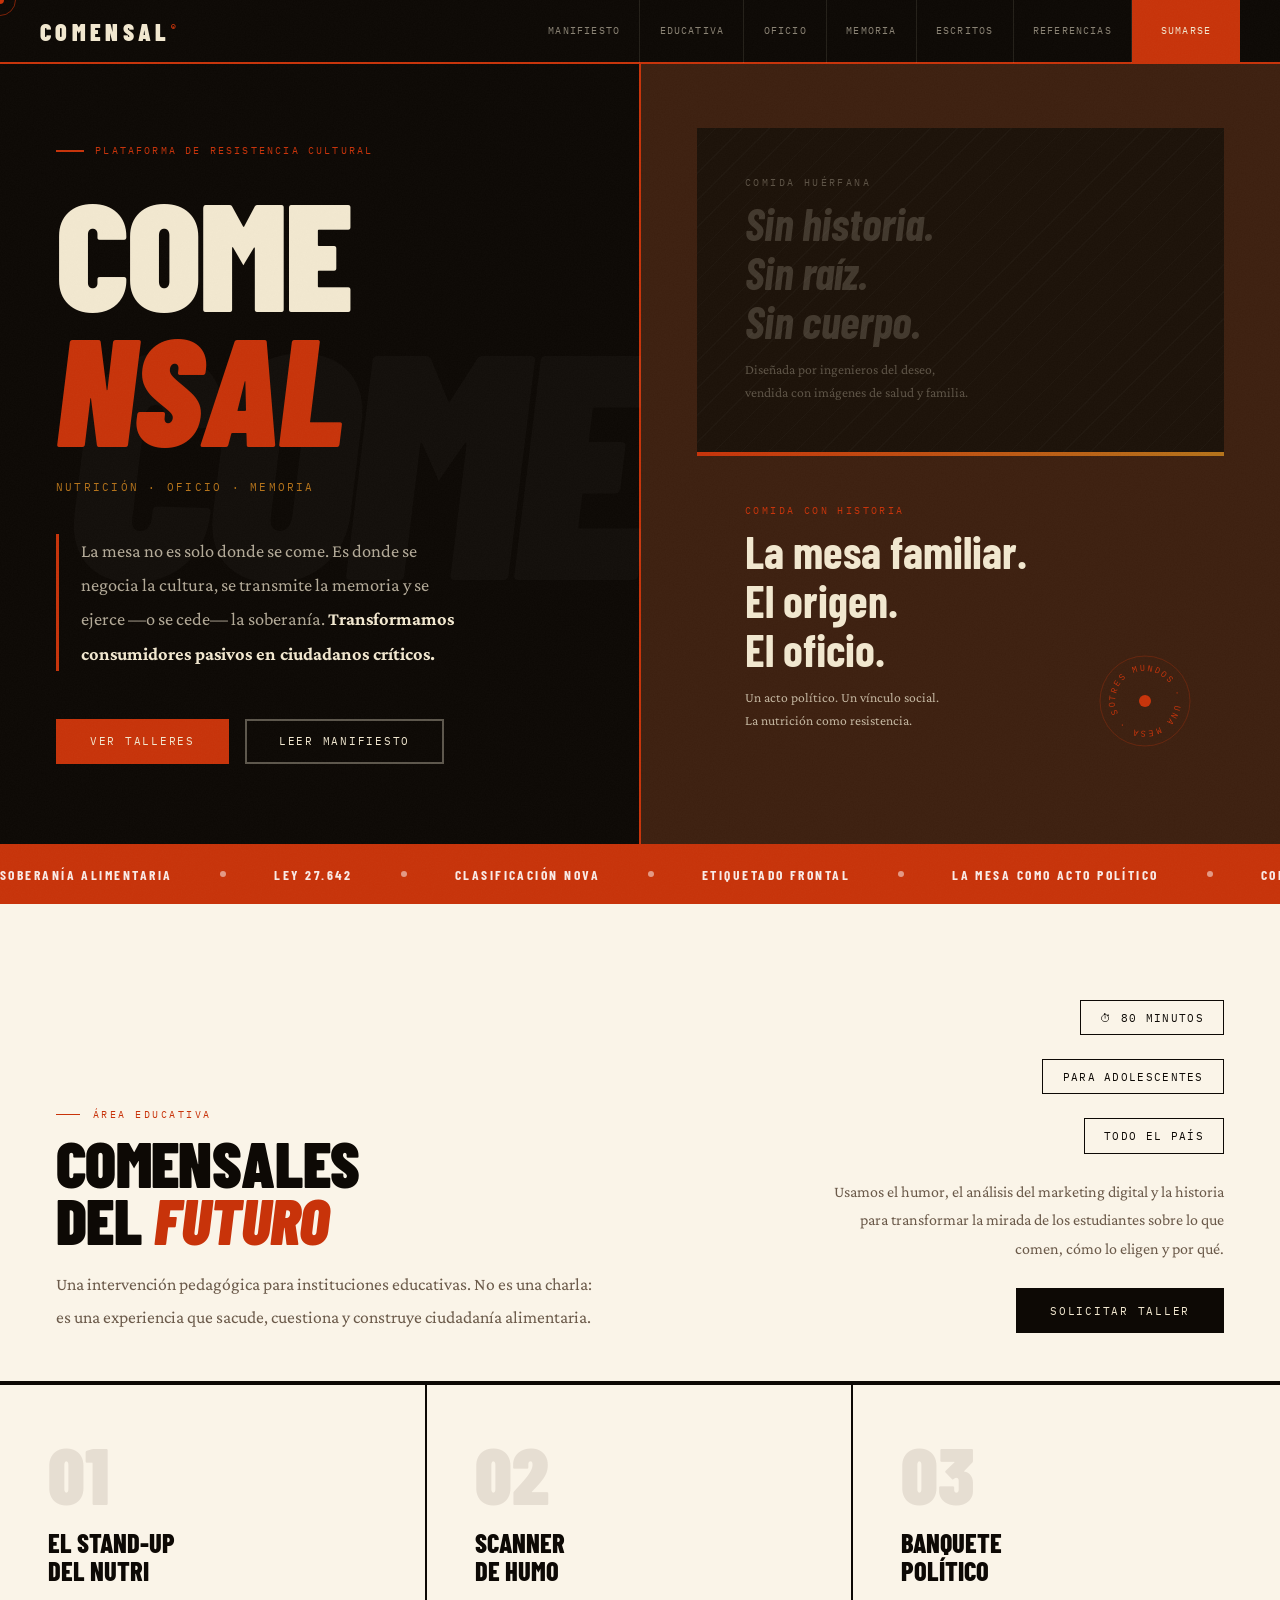
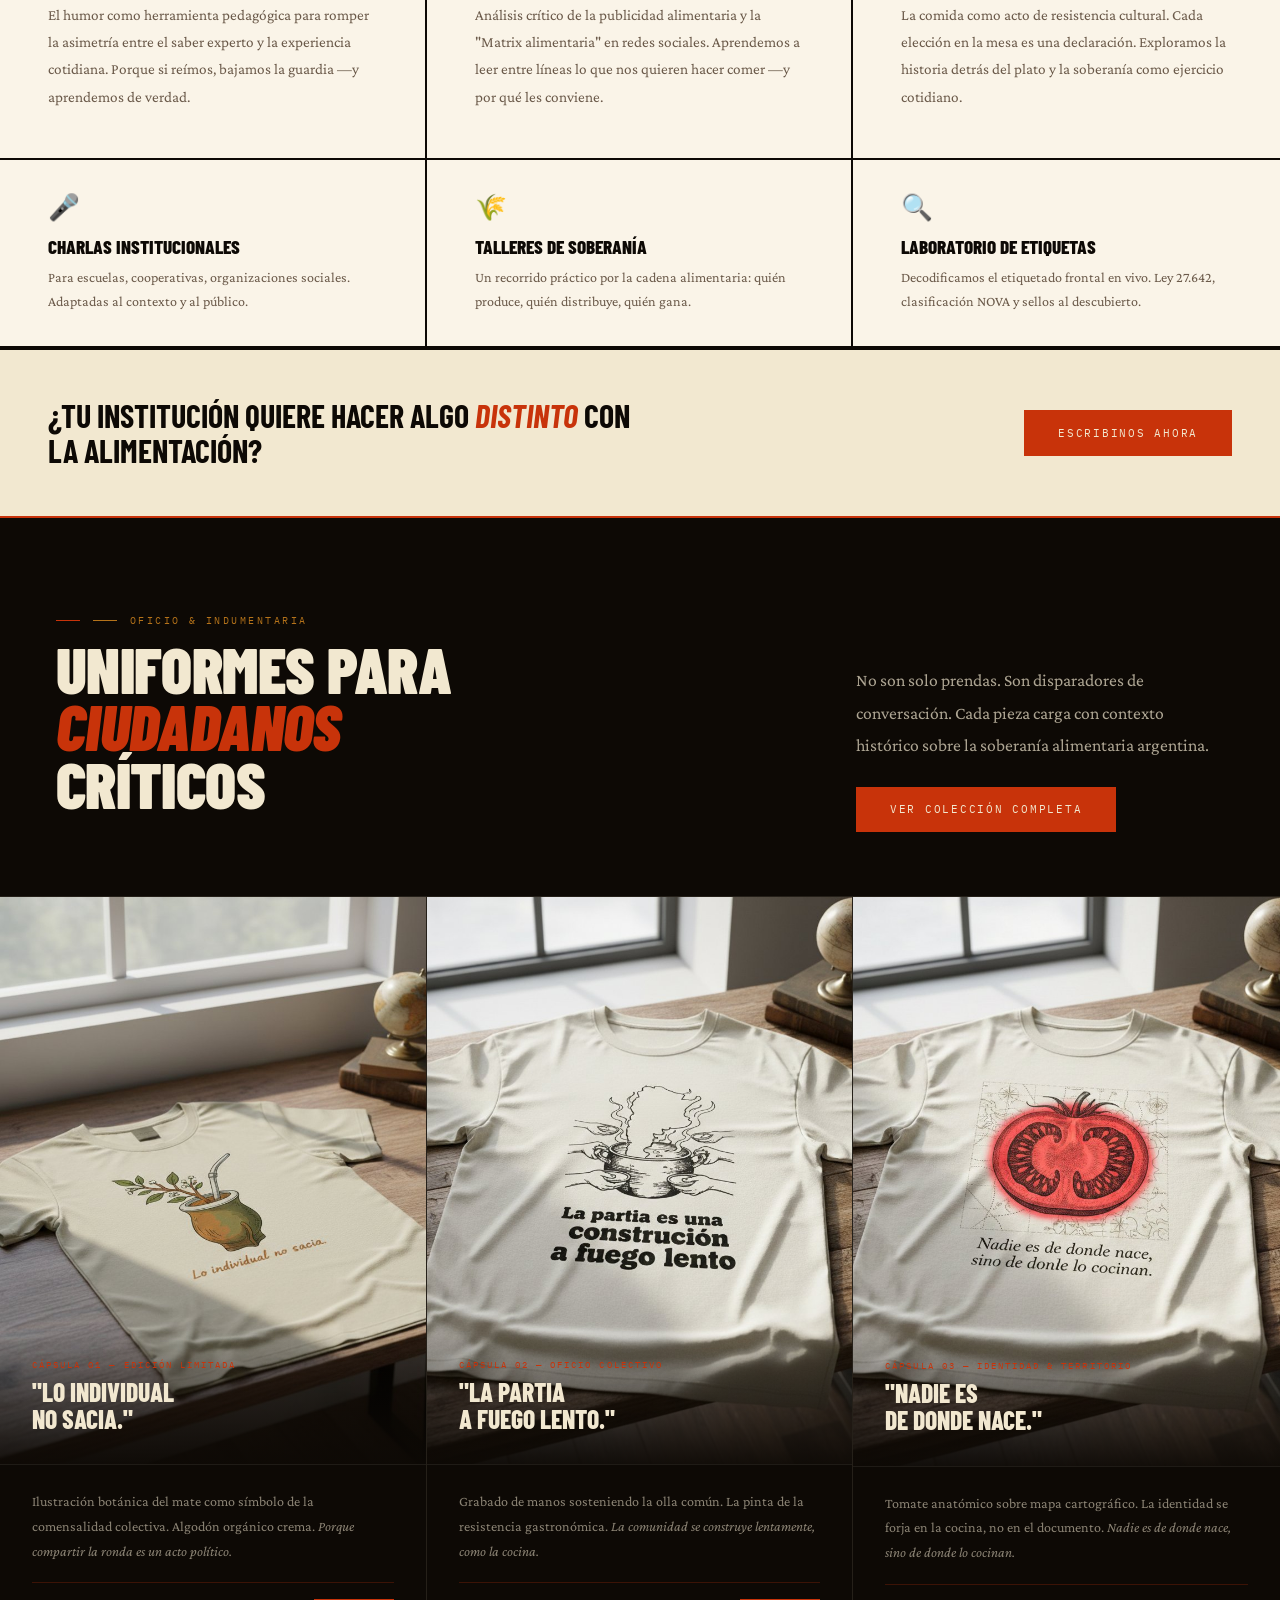
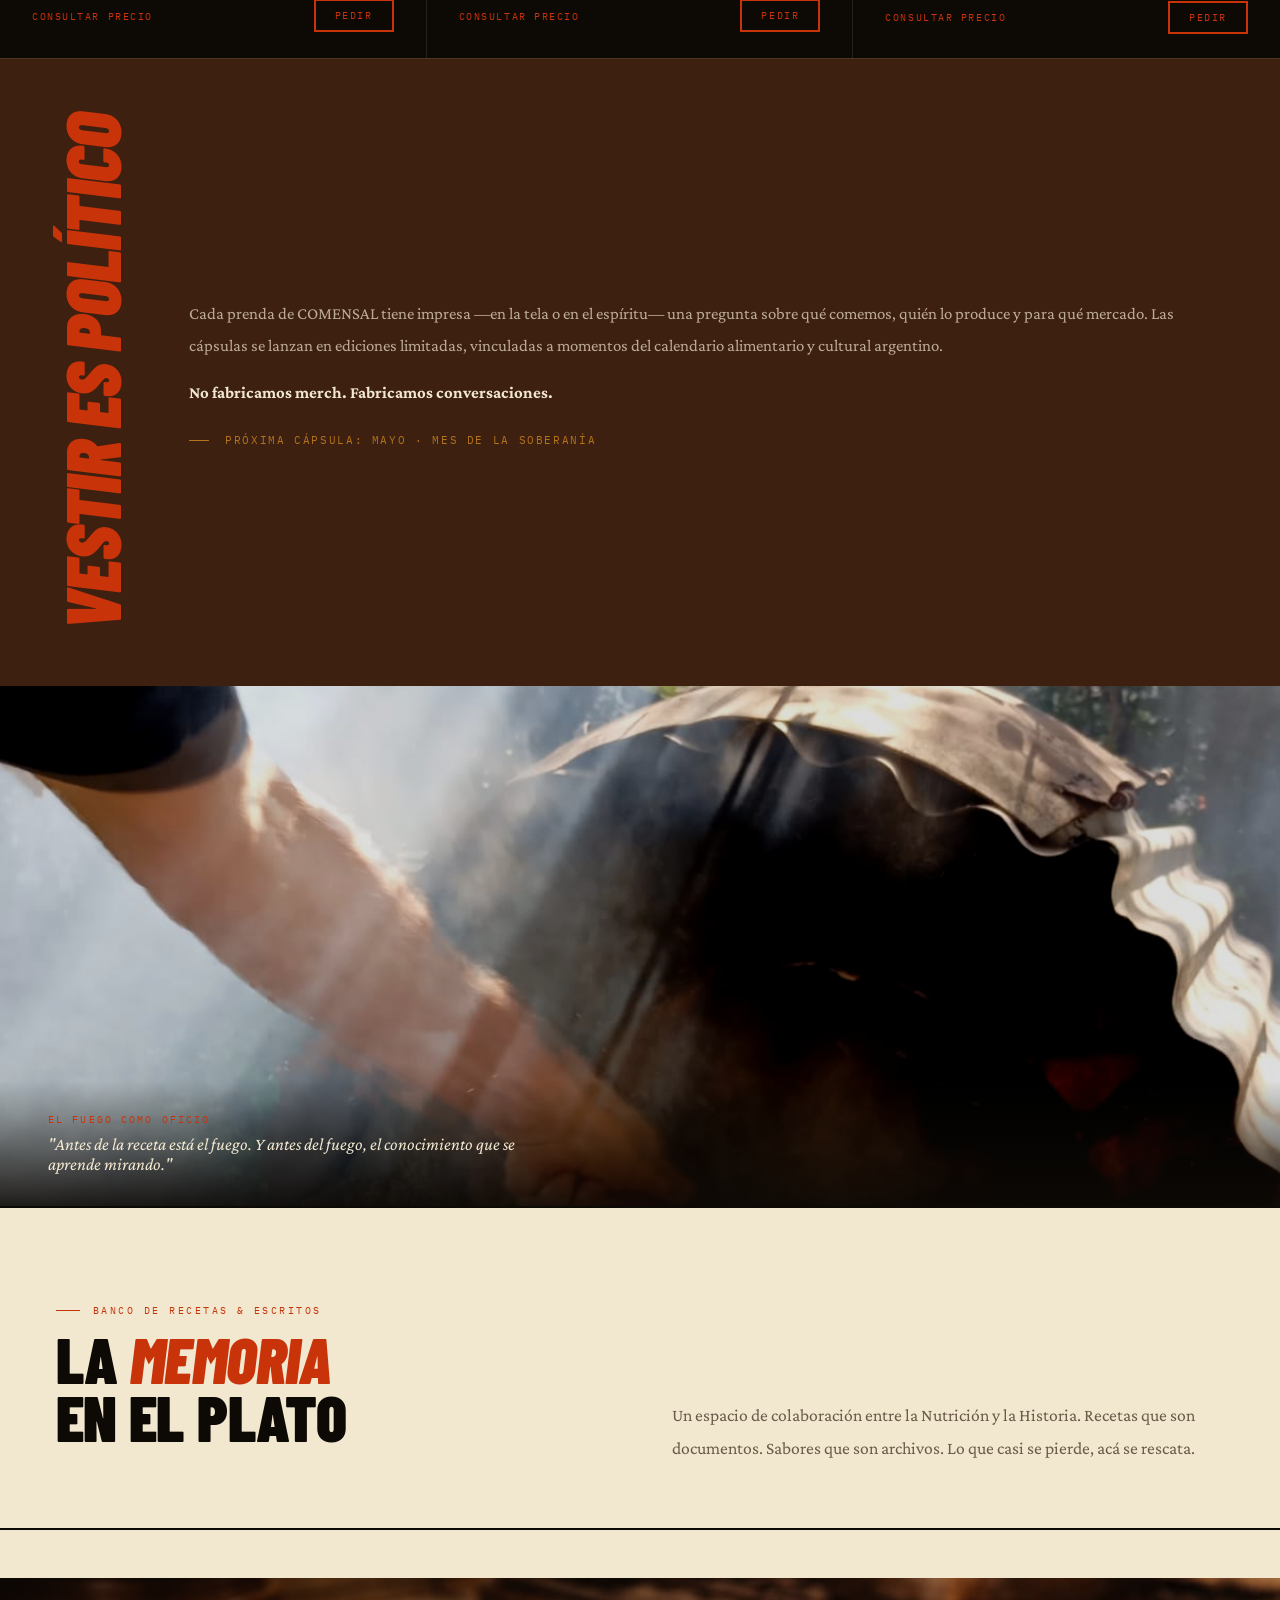
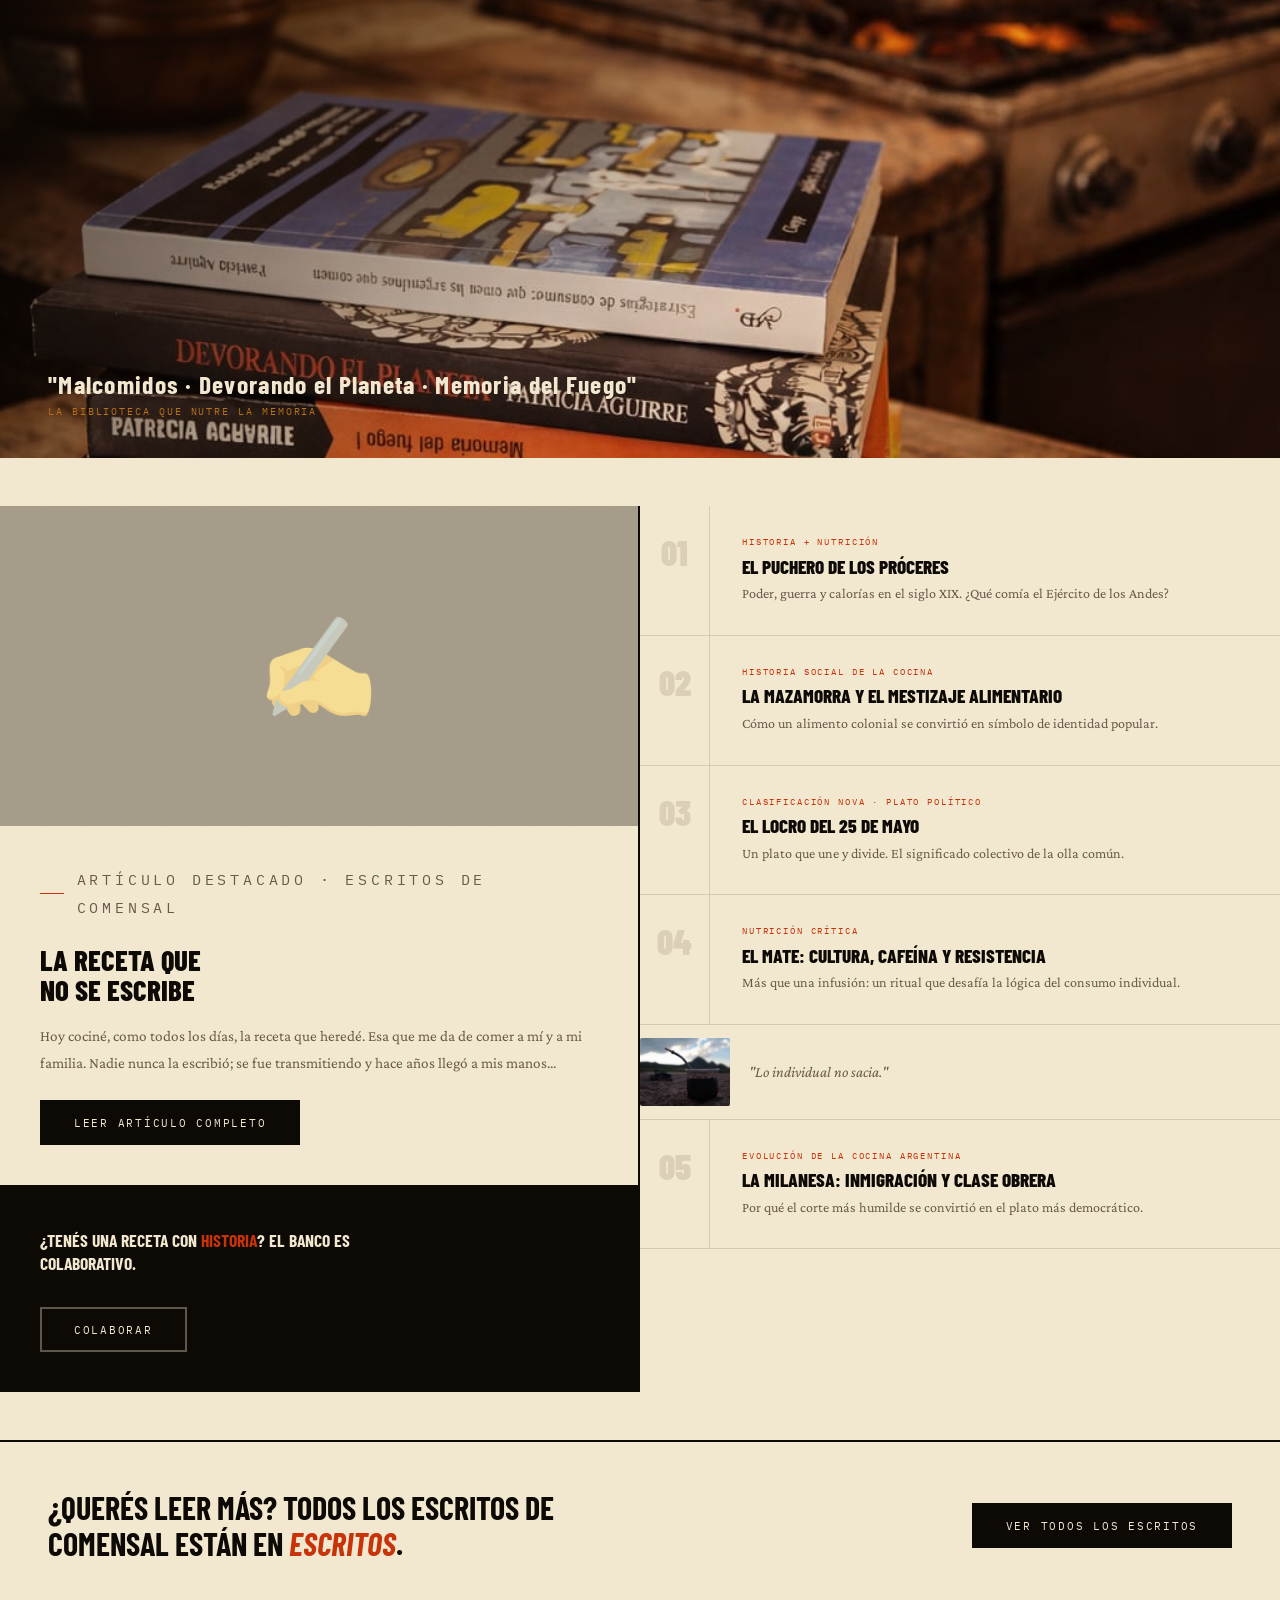
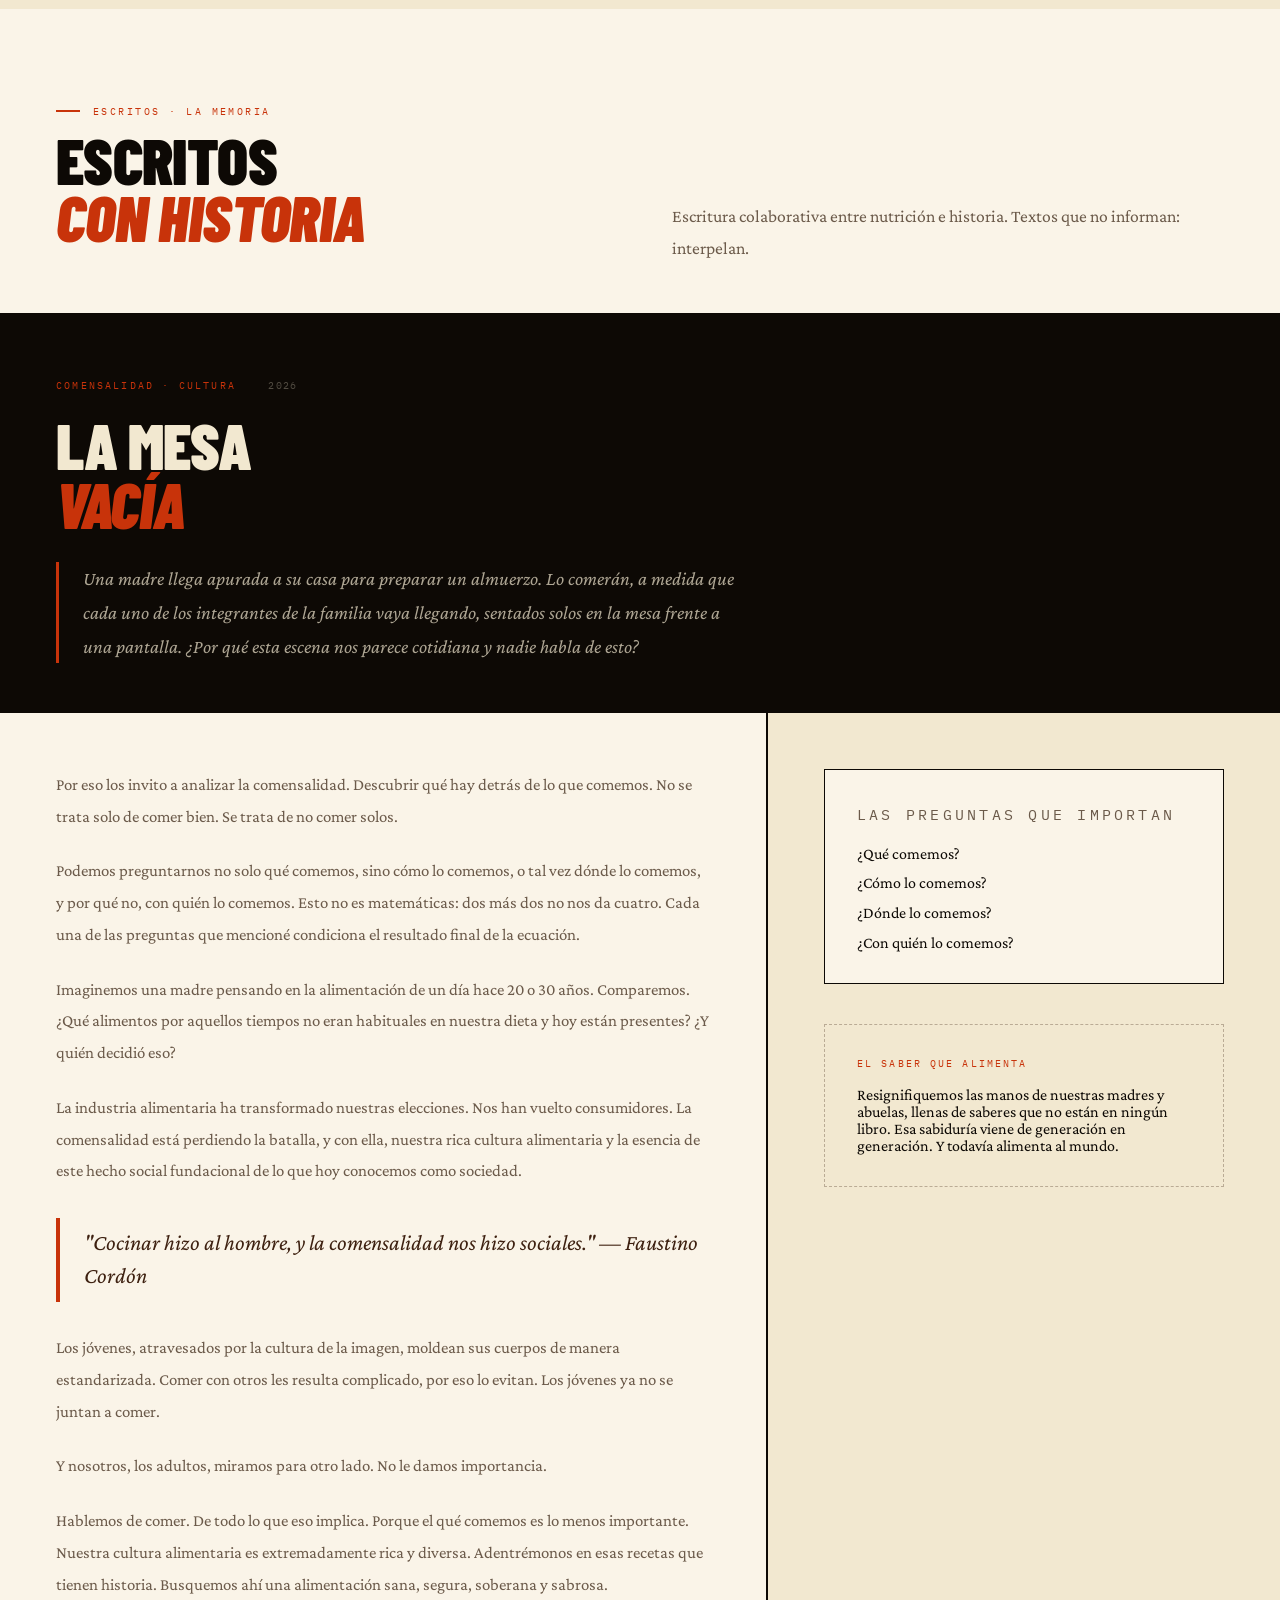
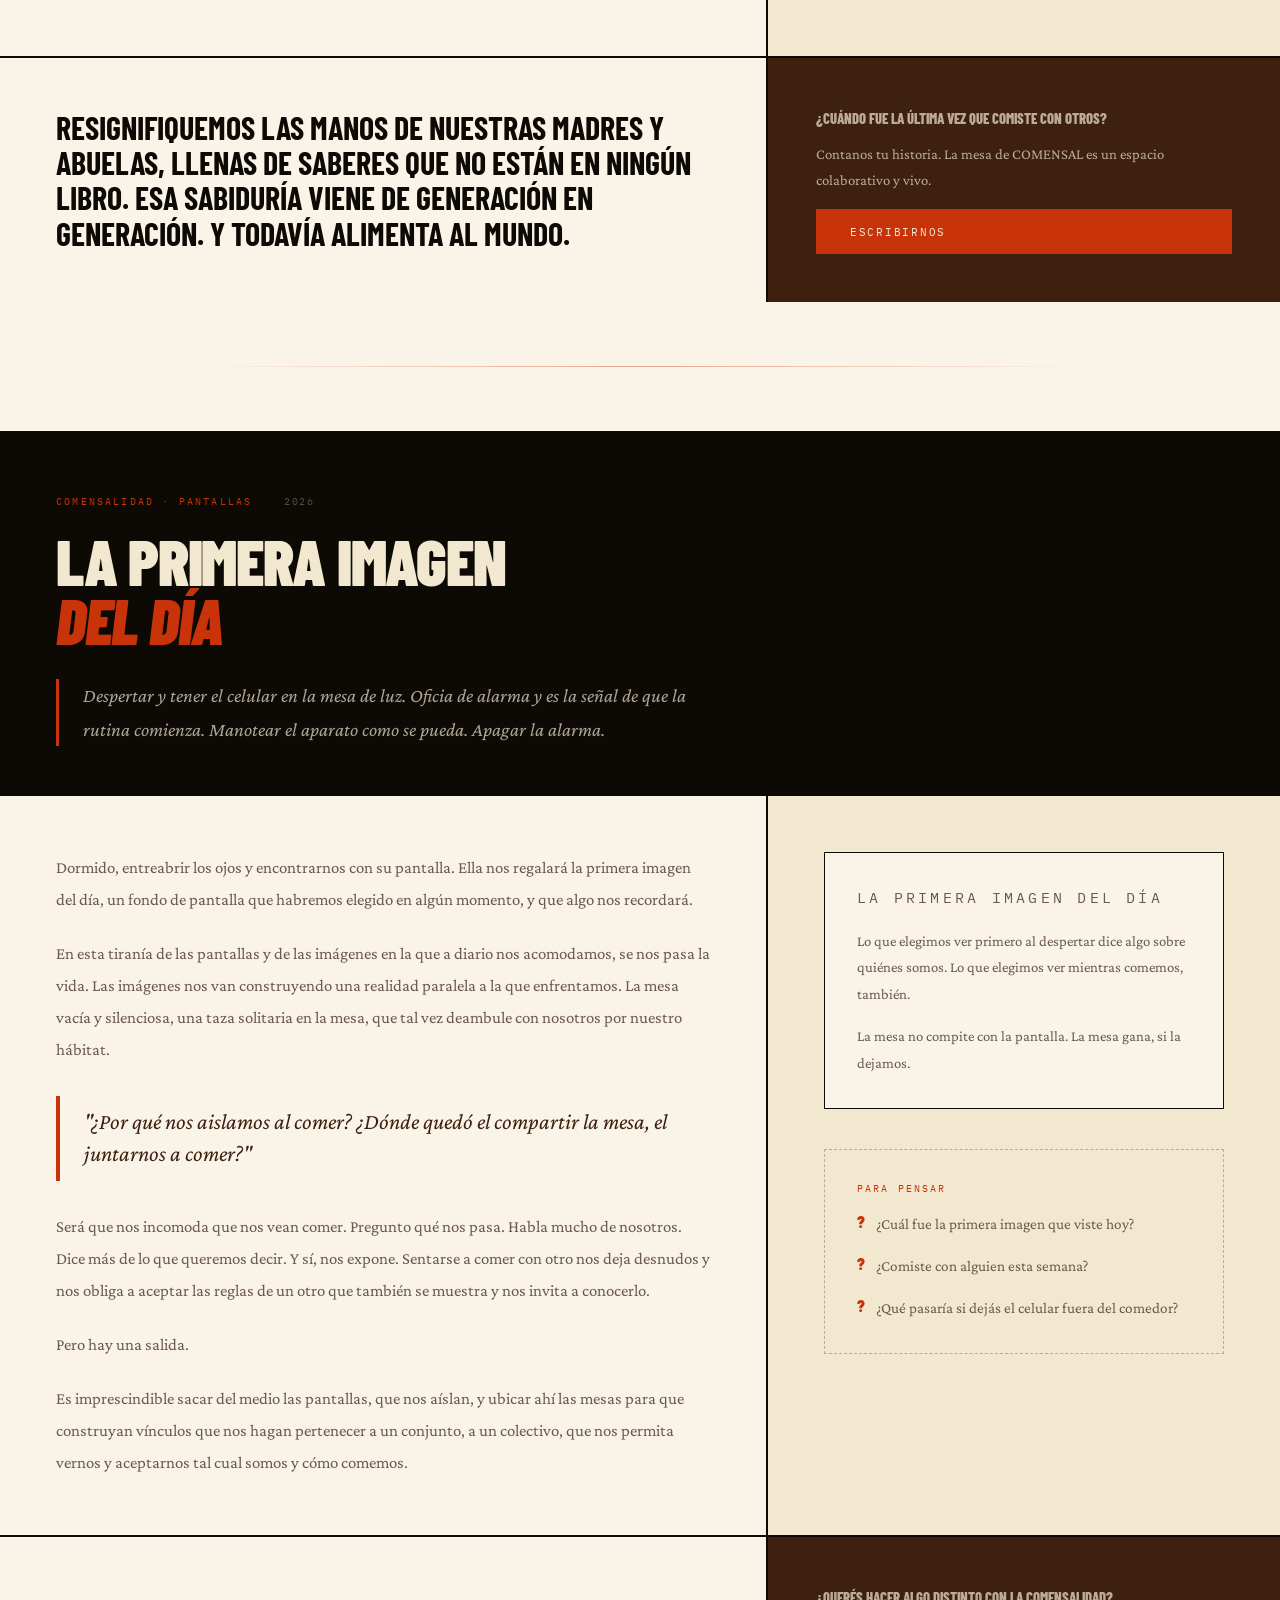
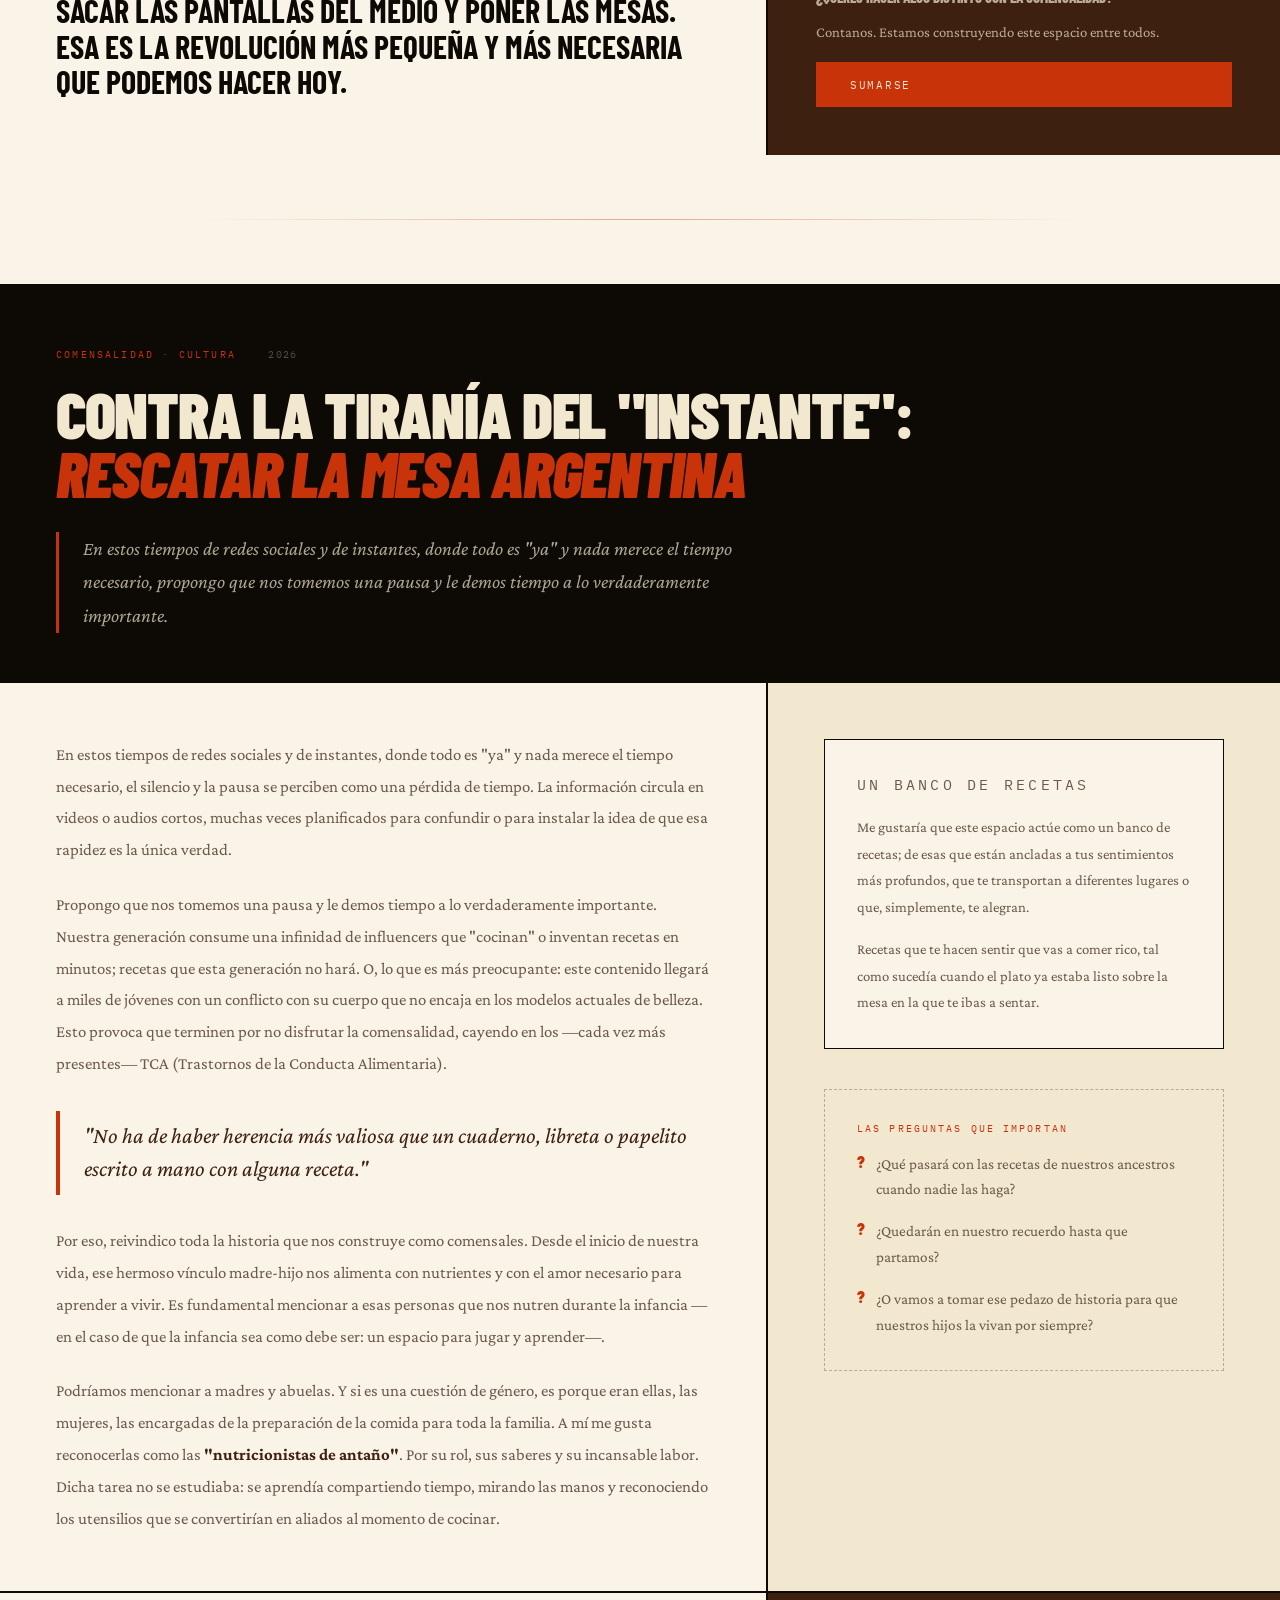
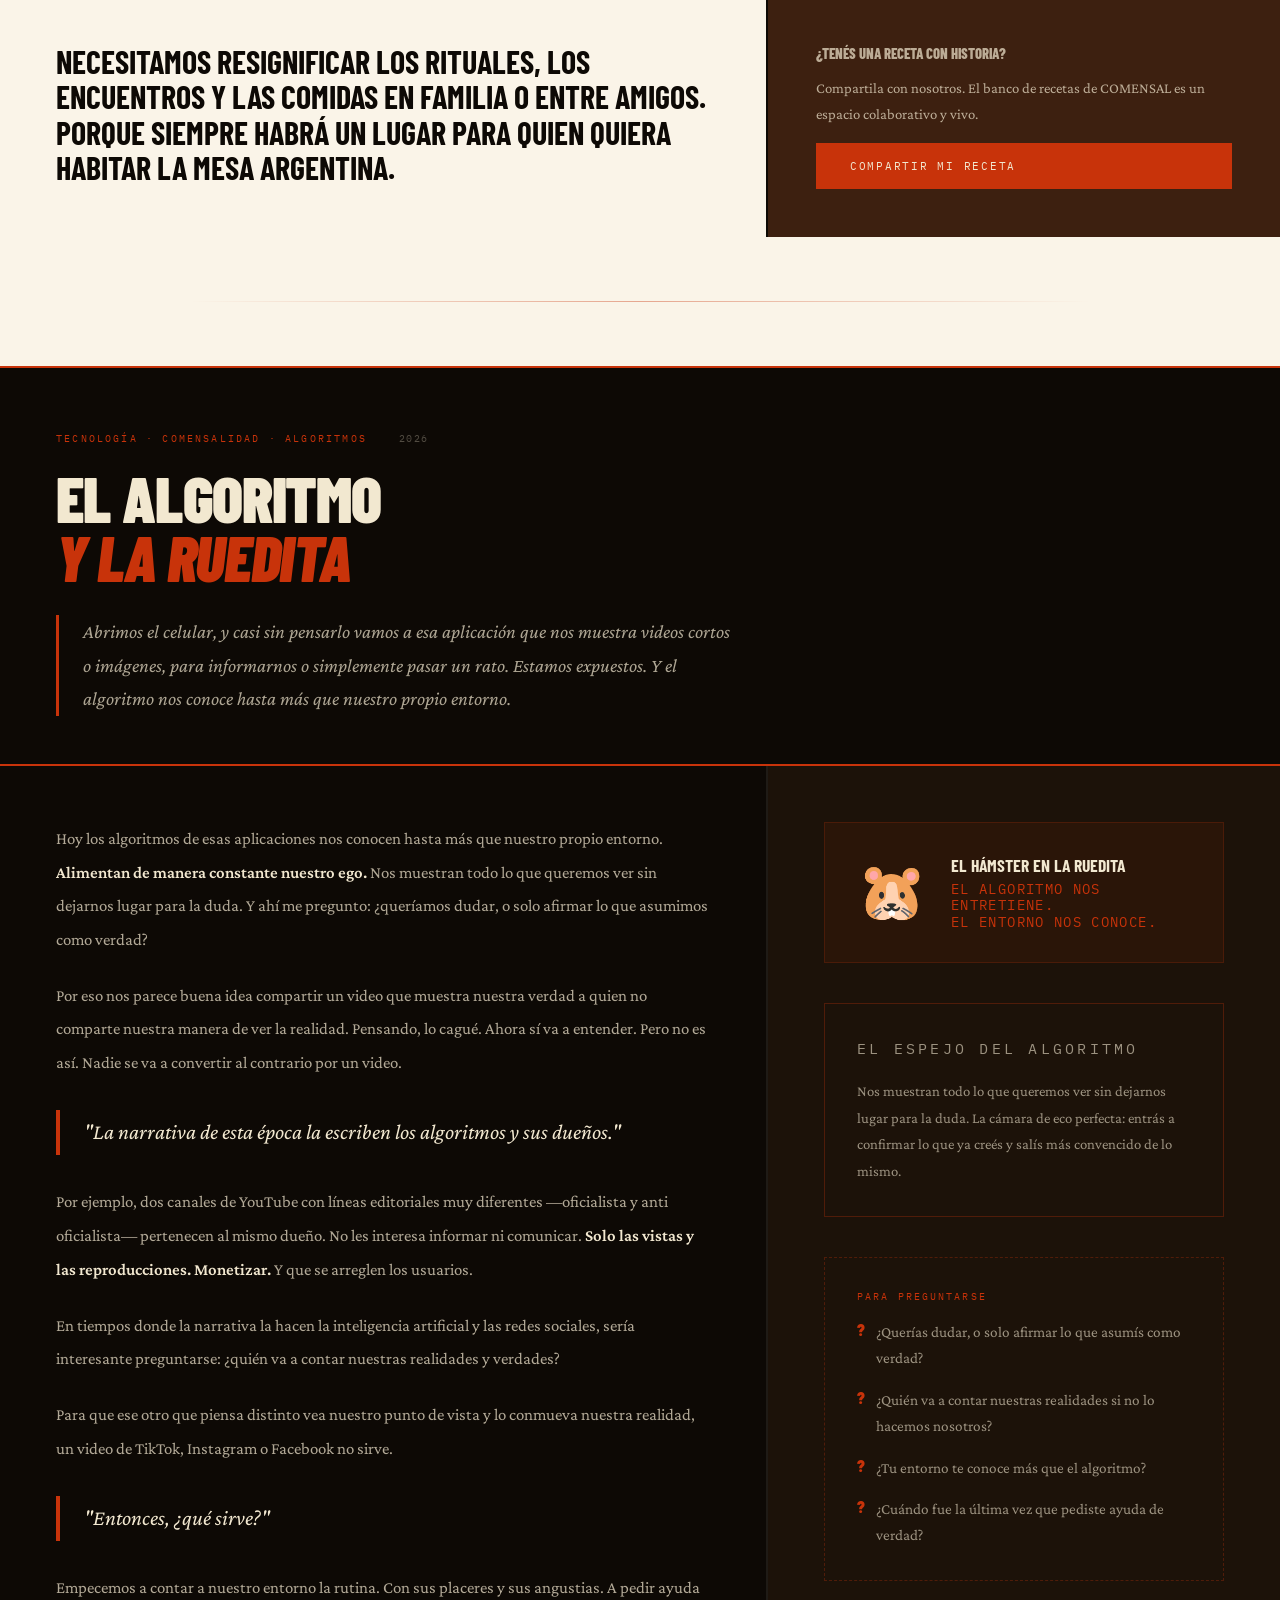
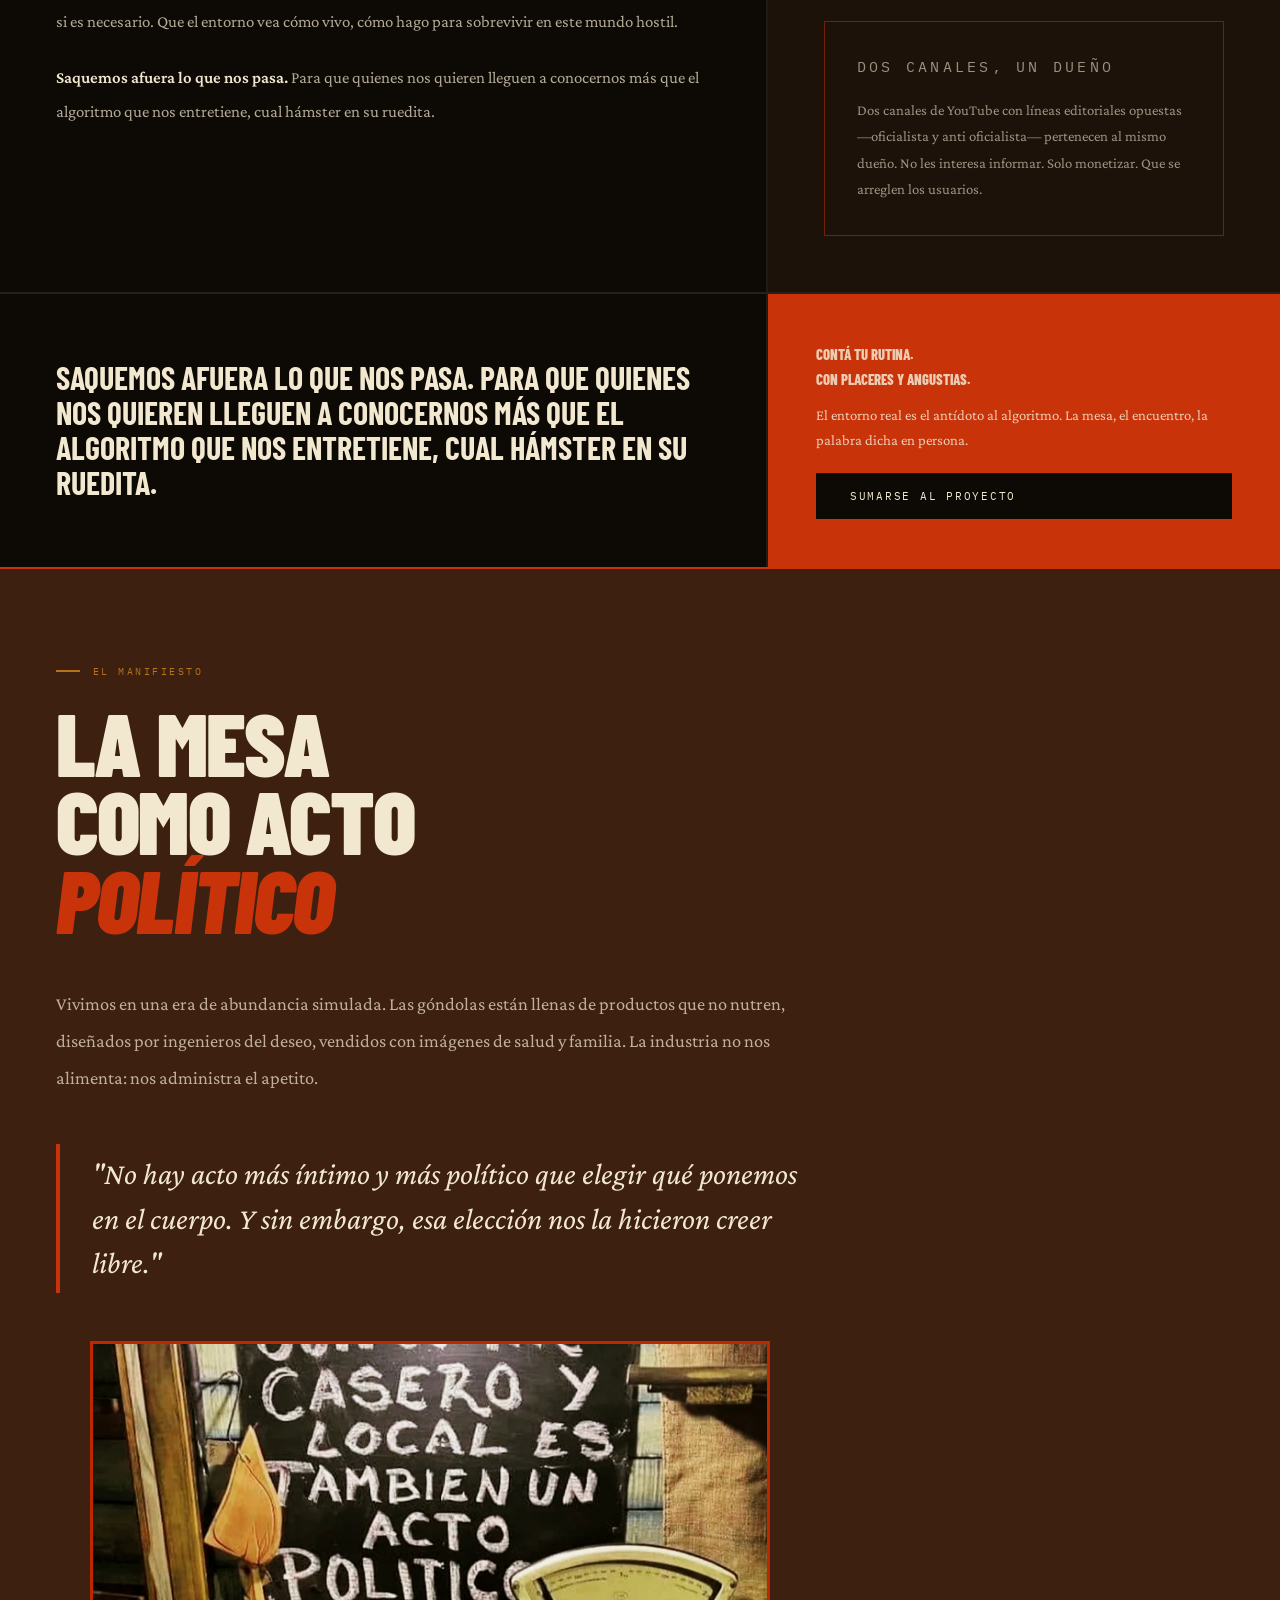
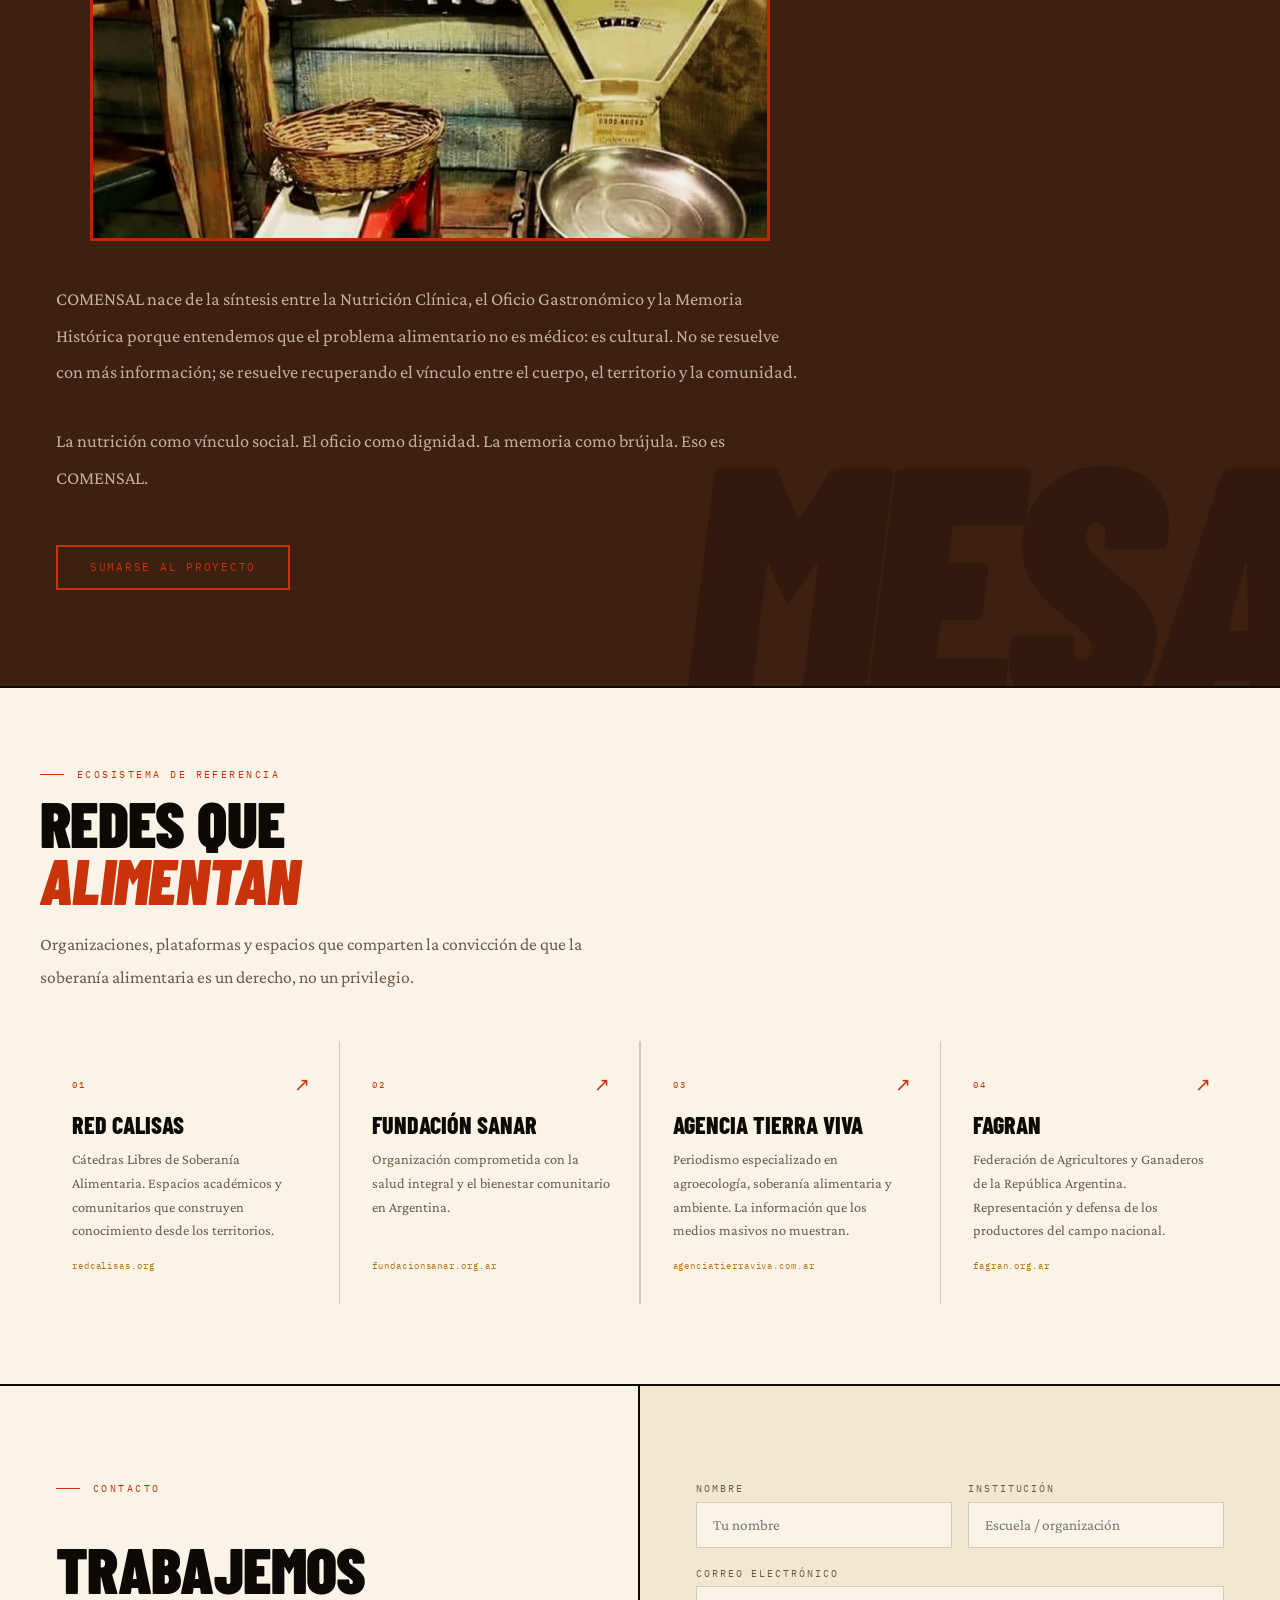
==== commit 8f08bbd5: "actualizacion imagenes y texto" ====
--- a/index.html
+++ b/index.html
@@ -8,7 +8,6 @@
 <meta name="keywords" content="Soberanía alimentaria, Etiquetado Frontal Argentina, Comensalidad crítica, Taller de nutrición para escuelas, Ley 27.642">
 <link rel="preconnect" href="https://fonts.googleapis.com">
 <link href="https://fonts.googleapis.com/css2?family=Barlow+Condensed:ital,wght@0,400;0,600;0,700;0,800;0,900;1,700;1,900&family=Crimson+Pro:ital,wght@0,300;0,400;0,600;1,300;1,400;1,600&family=IBM+Plex+Mono:wght@400;500&display=swap" rel="stylesheet">
-
 <link rel="stylesheet" href="assets/css/comensal.css">
 </head>
 <body>
@@ -24,7 +23,8 @@
     <li><a href="#educativa">Educativa</a></li>
     <li><a href="#oficio">Oficio</a></li>
     <li><a href="#recetas">Memoria</a></li>
-    <li><a href="#blog">Blog</a></li>
+    <li><a href="#escritos">Escritos</a></li>
+    <li><a href="#referencias">Referencias</a></li>
     <li><a href="#contacto">Sumarse</a></li>
   </ul>
   <div class="nav-burger" id="navBurger" onclick="toggleNav()">
@@ -213,17 +213,37 @@
       <p class="oficio-next-capsule">Próxima cápsula: Mayo · Mes de la Soberanía</p>
     </div>
   </div>
+
+  <!-- IMAGEN HORNO DE BARRO -->
+  <div class="foto-banda sr">
+    <div class="foto-banda-img">
+      <img src="assets/img/hornobarro.jpeg" alt="Horno de barro — el oficio del fuego" loading="lazy">
+      <div class="foto-banda-caption">
+        <span class="foto-banda-label">El fuego como oficio</span>
+        <p>"Antes de la receta está el fuego. Y antes del fuego, el conocimiento que se aprende mirando."</p>
+      </div>
+    </div>
+  </div>
 </section>
 
 <!-- RECETAS -->
 <section id="recetas">
   <div class="recetas-header">
     <div class="sr">
-      <p class="sec-label">Banco de Recetas &amp; Blog</p>
+      <p class="sec-label">Banco de Recetas &amp; Escritos</p>
       <h2 class="sec-title">LA <em>MEMORIA</em><br>EN EL PLATO</h2>
     </div>
     <div class="sr sr-d2">
       <p class="sec-body">Un espacio de colaboración entre la Nutrición y la Historia. Recetas que son documentos. Sabores que son archivos. Lo que casi se pierde, acá se rescata.</p>
+    </div>
+  </div>
+
+  <!-- IMAGEN LIBROS -->
+  <div class="foto-libros sr">
+    <img src="assets/img/libros.jpeg" alt="Biblioteca de soberanía alimentaria — libros sobre la mesa de cocina" loading="lazy">
+    <div class="foto-libros-overlay">
+      <p>"Malcomidos · Devorando el Planeta · Memoria del Fuego"</p>
+      <span>La biblioteca que nutre la memoria</span>
     </div>
   </div>
 
@@ -232,7 +252,7 @@
     <div class="receta-featured sr">
       <div class="receta-featured-visual" style="font-size:6rem;">✍️</div>
       <div class="receta-featured-content">
-        <p class="sec-label">Artículo destacado · El Blog de COMENSAL</p>
+        <p class="sec-label">Artículo destacado · Escritos de COMENSAL</p>
         <h3>La receta que<br>no se escribe</h3>
         <p>Hoy cociné, como todos los días, la receta que heredé. Esa que me da de comer a mí y a mi familia. Nadie nunca la escribió; se fue transmitiendo y hace años llegó a mis manos...</p>
         <a href="#" class="btn btn-dark" onclick="abrirArticulo('receta'); return false;">Leer artículo completo</a>
@@ -276,6 +296,11 @@
           <p>Más que una infusión: un ritual que desafía la lógica del consumo individual.</p>
         </div>
       </div>
+      <!-- IMAGEN MATE -->
+      <div class="receta-img-inline sr sr-d3">
+        <img src="assets/img/matenono.jpeg" alt="Mate al atardecer — comensalidad y territorio" loading="lazy">
+        <span>"Lo individual no sacia."</span>
+      </div>
       <div class="receta-item sr sr-d4" onclick="abrirArticulo('milanesa')" style="cursor:none;">
         <div class="receta-n">05</div>
         <div class="receta-info">
@@ -287,29 +312,9 @@
     </div>
   </div>
 
-  <!-- Blog cards ampliadas -->
-  <div class="blog-cards">
-    <div class="blog-card sr" onclick="abrirArticulo('receta')">
-      <div class="bc-num">—</div>
-      <span class="bc-tag">Reflexión · Memoria culinaria</span>
-      <p class="bc-title">La receta que no se escribe</p>
-      <p class="bc-excerpt">La transmisión oral de la cocina como resistencia cultural. Lo que los libros de recetas no pueden capturar.</p>
-      <span class="bc-leer">Leer →</span>
-    </div>
-    <div class="blog-card sr sr-d1" onclick="abrirArticulo('puchero')">
-      <div class="bc-num">01</div>
-      <span class="bc-tag">Historia + Nutrición</span>
-      <p class="bc-title">El puchero de los próceres</p>
-      <p class="bc-excerpt">Soberanía alimentaria en el siglo XIX. Lo que comían quienes construyeron la nación.</p>
-      <span class="bc-leer">Leer →</span>
-    </div>
-    <div class="blog-card sr sr-d2" onclick="abrirArticulo('mate')">
-      <div class="bc-num">02</div>
-      <span class="bc-tag">Nutrición Crítica</span>
-      <p class="bc-title">El mate y el consumo individual</p>
-      <p class="bc-excerpt">Un análisis de por qué el mate en solitario con auriculares es el síntoma de algo más profundo.</p>
-      <span class="bc-leer">Leer →</span>
-    </div>
+  <div class="edu-cta-row sr" style="margin-top:3rem;">
+    <p>¿Querés leer más? Todos los escritos de COMENSAL están en <em>Escritos</em>.</p>
+    <a href="#escritos" class="btn btn-dark">Ver todos los escritos</a>
   </div>
 
 </section>
@@ -326,24 +331,128 @@
 </div>
 
 
-<!-- BLOG ARTICULO -->
-<section id="blog">
+<!-- ESCRITOS -->
+<section id="escritos">
   <div class="blog-header">
     <div class="sr">
-      <p class="sec-label">Blog · La Memoria</p>
-      <h2 class="sec-title">ARTÍCULOS<br><em>CON HISTORIA</em></h2>
+      <p class="sec-label">Escritos · La Memoria</p>
+      <h2 class="sec-title">ESCRITOS<br><em>CON HISTORIA</em></h2>
     </div>
     <div class="sr sr-d2">
       <p class="sec-body">Escritura colaborativa entre nutrición e historia. Textos que no informan: interpelan.</p>
     </div>
   </div>
 
-  <!-- ARTÍCULO DESTACADO -->
+  <!-- ARTÍCULO 1: La mesa vacía -->
   <article class="blog-article-full sr">
     <div class="blog-article-header">
       <div class="blog-article-meta">
         <span class="blog-cat">Comensalidad · Cultura</span>
-        <span class="blog-date">2025</span>
+        <span class="blog-date">2026</span>
+      </div>
+      <h2 class="blog-article-title">La mesa<br><em>vacía</em></h2>
+      <p class="blog-article-lead">Una madre llega apurada a su casa para preparar un almuerzo. Lo comerán, a medida que cada uno de los integrantes de la familia vaya llegando, sentados solos en la mesa frente a una pantalla. ¿Por qué esta escena nos parece cotidiana y nadie habla de esto?</p>
+    </div>
+
+    <div class="blog-article-body">
+      <div class="blog-text-col">
+        <p>Por eso los invito a analizar la comensalidad. Descubrir qué hay detrás de lo que comemos. No se trata solo de comer bien. Se trata de no comer solos.</p>
+        <p>Podemos preguntarnos no solo qué comemos, sino cómo lo comemos, o tal vez dónde lo comemos, y por qué no, con quién lo comemos. Esto no es matemáticas: dos más dos no nos da cuatro. Cada una de las preguntas que mencioné condiciona el resultado final de la ecuación.</p>
+        <p>Imaginemos una madre pensando en la alimentación de un día hace 20 o 30 años. Comparemos. ¿Qué alimentos por aquellos tiempos no eran habituales en nuestra dieta y hoy están presentes? ¿Y quién decidió eso?</p>
+        <p>La industria alimentaria ha transformado nuestras elecciones. Nos han vuelto consumidores. La comensalidad está perdiendo la batalla, y con ella, nuestra rica cultura alimentaria y la esencia de este hecho social fundacional de lo que hoy conocemos como sociedad.</p>
+        <blockquote class="blog-quote">"Cocinar hizo al hombre, y la comensalidad nos hizo sociales." — Faustino Cordón</blockquote>
+        <p>Los jóvenes, atravesados por la cultura de la imagen, moldean sus cuerpos de manera estandarizada. Comer con otros les resulta complicado, por eso lo evitan. Los jóvenes ya no se juntan a comer.</p>
+        <p>Y nosotros, los adultos, miramos para otro lado. No le damos importancia.</p>
+        <p>Hablemos de comer. De todo lo que eso implica. Porque el qué comemos es lo menos importante. Nuestra cultura alimentaria es extremadamente rica y diversa. Adentrémonos en esas recetas que tienen historia. Busquemos ahí una alimentación sana, segura, soberana y sabrosa.</p>
+      </div>
+      <div class="blog-sidebar-col">
+        <div class="blog-sidebar-card">
+          <p class="blog-sidebar-label">Las preguntas que importan</p>
+          <ul style="padding-left:0;list-style:none;">
+            <li style="margin-bottom:.8rem;">¿Qué comemos?</li>
+            <li style="margin-bottom:.8rem;">¿Cómo lo comemos?</li>
+            <li style="margin-bottom:.8rem;">¿Dónde lo comemos?</li>
+            <li>¿Con quién lo comemos?</li>
+          </ul>
+        </div>
+        <div class="blog-sidebar-preguntas">
+          <p class="blog-sidebar-label">El saber que alimenta</p>
+          <p>Resignifiquemos las manos de nuestras madres y abuelas, llenas de saberes que no están en ningún libro. Esa sabiduría viene de generación en generación. Y todavía alimenta al mundo.</p>
+        </div>
+      </div>
+    </div>
+
+    <div class="blog-article-footer">
+      <div class="blog-conclusion">
+        <p>Resignifiquemos las manos de nuestras madres y abuelas, llenas de saberes que no están en ningún libro. Esa sabiduría viene de generación en generación. Y todavía alimenta al mundo.</p>
+      </div>
+      <div class="blog-cta-box">
+        <p class="blog-cta-label">¿Cuándo fue la última vez que comiste con otros?</p>
+        <p>Contanos tu historia. La mesa de COMENSAL es un espacio colaborativo y vivo.</p>
+        <a href="#contacto" class="btn btn-fill" style="margin-top:1rem;display:inline-block;">Escribirnos</a>
+      </div>
+    </div>
+  </article>
+
+  <div class="escritos-separador" aria-hidden="true"></div>
+
+  <!-- ARTÍCULO 2: La primera imagen del día -->
+  <article class="blog-article-full sr">
+    <div class="blog-article-header">
+      <div class="blog-article-meta">
+        <span class="blog-cat">Comensalidad · Pantallas</span>
+        <span class="blog-date">2026</span>
+      </div>
+      <h2 class="blog-article-title">La primera imagen<br><em>del día</em></h2>
+      <p class="blog-article-lead">Despertar y tener el celular en la mesa de luz. Oficia de alarma y es la señal de que la rutina comienza. Manotear el aparato como se pueda. Apagar la alarma.</p>
+    </div>
+
+    <div class="blog-article-body">
+      <div class="blog-text-col">
+        <p>Dormido, entreabrir los ojos y encontrarnos con su pantalla. Ella nos regalará la primera imagen del día, un fondo de pantalla que habremos elegido en algún momento, y que algo nos recordará.</p>
+        <p>En esta tiranía de las pantallas y de las imágenes en la que a diario nos acomodamos, se nos pasa la vida. Las imágenes nos van construyendo una realidad paralela a la que enfrentamos. La mesa vacía y silenciosa, una taza solitaria en la mesa, que tal vez deambule con nosotros por nuestro hábitat.</p>
+        <blockquote class="blog-quote">"¿Por qué nos aislamos al comer? ¿Dónde quedó el compartir la mesa, el juntarnos a comer?"</blockquote>
+        <p>Será que nos incomoda que nos vean comer. Pregunto qué nos pasa. Habla mucho de nosotros. Dice más de lo que queremos decir. Y sí, nos expone. Sentarse a comer con otro nos deja desnudos y nos obliga a aceptar las reglas de un otro que también se muestra y nos invita a conocerlo.</p>
+        <p>Pero hay una salida.</p>
+        <p>Es imprescindible sacar del medio las pantallas, que nos aíslan, y ubicar ahí las mesas para que construyan vínculos que nos hagan pertenecer a un conjunto, a un colectivo, que nos permita vernos y aceptarnos tal cual somos y cómo comemos.</p>
+      </div>
+      <div class="blog-sidebar-col">
+        <div class="blog-sidebar-card">
+          <p class="blog-sidebar-label">La primera imagen del día</p>
+          <p>Lo que elegimos ver primero al despertar dice algo sobre quiénes somos. Lo que elegimos ver mientras comemos, también.</p>
+          <p style="margin-top:1rem;">La mesa no compite con la pantalla. La mesa gana, si la dejamos.</p>
+        </div>
+        <div class="blog-sidebar-preguntas">
+          <p class="blog-sidebar-label">Para pensar</p>
+          <ul>
+            <li>¿Cuál fue la primera imagen que viste hoy?</li>
+            <li>¿Comiste con alguien esta semana?</li>
+            <li>¿Qué pasaría si dejás el celular fuera del comedor?</li>
+          </ul>
+        </div>
+      </div>
+    </div>
+
+    <div class="blog-article-footer">
+      <div class="blog-conclusion">
+        <p>Sacar las pantallas del medio y poner las mesas. Esa es la revolución más pequeña y más necesaria que podemos hacer hoy.</p>
+      </div>
+      <div class="blog-cta-box">
+        <p class="blog-cta-label">¿Querés hacer algo distinto con la comensalidad?</p>
+        <p>Contanos. Estamos construyendo este espacio entre todos.</p>
+        <a href="#contacto" class="btn btn-fill" style="margin-top:1rem;display:inline-block;">Sumarse</a>
+      </div>
+    </div>
+  </article>
+
+  <div class="escritos-separador" aria-hidden="true"></div>
+
+  <!-- ARTÍCULO 3: Contra la tiranía del instante -->
+  <article class="blog-article-full sr">
+    <div class="blog-article-header">
+      <div class="blog-article-meta">
+        <span class="blog-cat">Comensalidad · Cultura</span>
+        <span class="blog-date">2026</span>
       </div>
       <h2 class="blog-article-title">Contra la tiranía del "instante":<br><em>rescatar la mesa argentina</em></h2>
       <p class="blog-article-lead">En estos tiempos de redes sociales y de instantes, donde todo es "ya" y nada merece el tiempo necesario, propongo que nos tomemos una pausa y le demos tiempo a lo verdaderamente importante.</p>
@@ -351,28 +460,18 @@
 
     <div class="blog-article-body">
       <div class="blog-text-col">
-
         <p>En estos tiempos de redes sociales y de instantes, donde todo es "ya" y nada merece el tiempo necesario, el silencio y la pausa se perciben como una pérdida de tiempo. La información circula en videos o audios cortos, muchas veces planificados para confundir o para instalar la idea de que esa rapidez es la única verdad.</p>
-
         <p>Propongo que nos tomemos una pausa y le demos tiempo a lo verdaderamente importante. Nuestra generación consume una infinidad de influencers que "cocinan" o inventan recetas en minutos; recetas que esta generación no hará. O, lo que es más preocupante: este contenido llegará a miles de jóvenes con un conflicto con su cuerpo que no encaja en los modelos actuales de belleza. Esto provoca que terminen por no disfrutar la comensalidad, cayendo en los —cada vez más presentes— TCA (Trastornos de la Conducta Alimentaria).</p>
-
-        <blockquote class="blog-quote">
-          "No ha de haber herencia más valiosa que un cuaderno, libreta o papelito escrito a mano con alguna receta."
-        </blockquote>
-
+        <blockquote class="blog-quote">"No ha de haber herencia más valiosa que un cuaderno, libreta o papelito escrito a mano con alguna receta."</blockquote>
         <p>Por eso, reivindico toda la historia que nos construye como comensales. Desde el inicio de nuestra vida, ese hermoso vínculo madre-hijo nos alimenta con nutrientes y con el amor necesario para aprender a vivir. Es fundamental mencionar a esas personas que nos nutren durante la infancia —en el caso de que la infancia sea como debe ser: un espacio para jugar y aprender—.</p>
-
         <p>Podríamos mencionar a madres y abuelas. Y si es una cuestión de género, es porque eran ellas, las mujeres, las encargadas de la preparación de la comida para toda la familia. A mí me gusta reconocerlas como las <strong>"nutricionistas de antaño"</strong>. Por su rol, sus saberes y su incansable labor. Dicha tarea no se estudiaba: se aprendía compartiendo tiempo, mirando las manos y reconociendo los utensilios que se convertirían en aliados al momento de cocinar.</p>
-
-      </div>
-
+      </div>
       <div class="blog-sidebar-col">
         <div class="blog-sidebar-card">
           <p class="blog-sidebar-label">Un banco de recetas</p>
           <p>Me gustaría que este espacio actúe como un banco de recetas; de esas que están ancladas a tus sentimientos más profundos, que te transportan a diferentes lugares o que, simplemente, te alegran.</p>
           <p style="margin-top:1rem;">Recetas que te hacen sentir que vas a comer rico, tal como sucedía cuando el plato ya estaba listo sobre la mesa en la que te ibas a sentar.</p>
         </div>
-
         <div class="blog-sidebar-preguntas">
           <p class="blog-sidebar-label">Las preguntas que importan</p>
           <ul>
@@ -395,6 +494,84 @@
       </div>
     </div>
   </article>
+
+  <div class="escritos-separador" aria-hidden="true"></div>
+
+  <!-- ══ ARTÍCULO 4: EL ALGORITMO Y LA RUEDITA ══ -->
+  <article class="algoritmo-article sr">
+    <div class="algoritmo-header blog-article-header">
+      <div class="blog-article-meta">
+        <span class="blog-cat">Tecnología · Comensalidad · Algoritmos</span>
+        <span class="blog-date">2026</span>
+      </div>
+      <h2 class="algoritmo-title">El algoritmo<br><em>y la ruedita</em></h2>
+      <p class="algoritmo-lead">Abrimos el celular, y casi sin pensarlo vamos a esa aplicación que nos muestra videos cortos o imágenes, para informarnos o simplemente pasar un rato. Estamos expuestos. Y el algoritmo nos conoce hasta más que nuestro propio entorno.</p>
+    </div>
+
+    <div class="algoritmo-body-grid">
+      <div class="algoritmo-text-col">
+        <p>Hoy los algoritmos de esas aplicaciones nos conocen hasta más que nuestro propio entorno. <strong>Alimentan de manera constante nuestro ego.</strong> Nos muestran todo lo que queremos ver sin dejarnos lugar para la duda. Y ahí me pregunto: ¿queríamos dudar, o solo afirmar lo que asumimos como verdad?</p>
+
+        <p>Por eso nos parece buena idea compartir un video que muestra nuestra verdad a quien no comparte nuestra manera de ver la realidad. Pensando, lo cagué. Ahora sí va a entender. Pero no es así. Nadie se va a convertir al contrario por un video.</p>
+
+        <blockquote class="algoritmo-quote">"La narrativa de esta época la escriben los algoritmos y sus dueños."</blockquote>
+
+        <p>Por ejemplo, dos canales de YouTube con líneas editoriales muy diferentes —oficialista y anti oficialista— pertenecen al mismo dueño. No les interesa informar ni comunicar. <strong>Solo las vistas y las reproducciones. Monetizar.</strong> Y que se arreglen los usuarios.</p>
+
+        <p>En tiempos donde la narrativa la hacen la inteligencia artificial y las redes sociales, sería interesante preguntarse: ¿quién va a contar nuestras realidades y verdades?</p>
+
+        <p>Para que ese otro que piensa distinto vea nuestro punto de vista y lo conmueva nuestra realidad, un video de TikTok, Instagram o Facebook no sirve.</p>
+
+        <blockquote class="algoritmo-quote">"Entonces, ¿qué sirve?"</blockquote>
+
+        <p>Empecemos a contar a nuestro entorno la rutina. Con sus placeres y sus angustias. A pedir ayuda si es necesario. Que el entorno vea cómo vivo, cómo hago para sobrevivir en este mundo hostil.</p>
+
+        <p><strong>Saquemos afuera lo que nos pasa.</strong> Para que quienes nos quieren lleguen a conocernos más que el algoritmo que nos entretiene, cual hámster en su ruedita.</p>
+      </div>
+
+      <div class="algoritmo-sidebar">
+        <div class="algoritmo-hamster">
+          <div class="algoritmo-hamster-icon">🐹</div>
+          <div class="algoritmo-hamster-text">
+            El hámster en la ruedita
+            <span>El algoritmo nos entretiene.<br>El entorno nos conoce.</span>
+          </div>
+        </div>
+
+        <div class="algoritmo-sidebar-card">
+          <p class="algoritmo-sidebar-label">El espejo del algoritmo</p>
+          <p>Nos muestran todo lo que queremos ver sin dejarnos lugar para la duda. La cámara de eco perfecta: entrás a confirmar lo que ya creés y salís más convencido de lo mismo.</p>
+        </div>
+
+        <div class="algoritmo-preguntas">
+          <p class="algoritmo-sidebar-label">Para preguntarse</p>
+          <ul>
+            <li>¿Querías dudar, o solo afirmar lo que asumís como verdad?</li>
+            <li>¿Quién va a contar nuestras realidades si no lo hacemos nosotros?</li>
+            <li>¿Tu entorno te conoce más que el algoritmo?</li>
+            <li>¿Cuándo fue la última vez que pediste ayuda de verdad?</li>
+          </ul>
+        </div>
+
+        <div class="algoritmo-sidebar-card" style="border-color:rgba(200,51,10,.5);">
+          <p class="algoritmo-sidebar-label">Dos canales, un dueño</p>
+          <p>Dos canales de YouTube con líneas editoriales opuestas —oficialista y anti oficialista— pertenecen al mismo dueño. No les interesa informar. Solo monetizar. Que se arreglen los usuarios.</p>
+        </div>
+      </div>
+    </div>
+
+    <div class="algoritmo-footer">
+      <div class="algoritmo-conclusion">
+        <p>Saquemos afuera lo que nos pasa. Para que quienes nos quieren lleguen a conocernos más que el algoritmo que nos entretiene, cual hámster en su ruedita.</p>
+      </div>
+      <div class="algoritmo-cta-box">
+        <p class="algoritmo-cta-label">Contá tu rutina.<br>Con placeres y angustias.</p>
+        <p>El entorno real es el antídoto al algoritmo. La mesa, el encuentro, la palabra dicha en persona.</p>
+        <a href="#contacto" class="btn btn-dark" style="margin-top:1.2rem;display:inline-block;background:var(--negro);color:var(--crema);border-color:var(--negro);">Sumarse al proyecto</a>
+      </div>
+    </div>
+  </article>
+
 </section>
 
 <!-- MANIFIESTO -->
@@ -405,9 +582,64 @@
     <h2 class="manifiesto-h sr sr-d1">LA MESA<br>COMO ACTO<br><em>POLÍTICO</em></h2>
     <p class="manifiesto-p sr sr-d2">Vivimos en una era de abundancia simulada. Las góndolas están llenas de productos que no nutren, diseñados por ingenieros del deseo, vendidos con imágenes de salud y familia. La industria no nos alimenta: nos administra el apetito.</p>
     <blockquote class="manifiesto-cita sr sr-d3">"No hay acto más íntimo y más político que elegir qué ponemos en el cuerpo. Y sin embargo, esa elección nos la hicieron creer libre."</blockquote>
+
+    <!-- IMAGEN COMER POLÍTICO -->
+    <div class="manifiesto-foto sr sr-d4">
+      <img src="assets/img/comerpolitico.jpeg" alt="Consumir casero y local es también un acto político" loading="lazy">
+    </div>
+
     <p class="manifiesto-p sr sr-d4">COMENSAL nace de la síntesis entre la Nutrición Clínica, el Oficio Gastronómico y la Memoria Histórica porque entendemos que el problema alimentario no es médico: es cultural. No se resuelve con más información; se resuelve recuperando el vínculo entre el cuerpo, el territorio y la comunidad.</p>
     <p class="manifiesto-p sr">La nutrición como vínculo social. El oficio como dignidad. La memoria como brújula. Eso es COMENSAL.</p>
     <div style="margin-top:3rem;" class="sr"><a href="#contacto" class="btn btn-tomate-outline">Sumarse al proyecto</a></div>
+  </div>
+</section>
+
+<!-- REDES DE REFERENCIA -->
+<section id="referencias">
+  <div class="referencias-inner">
+    <div class="sr" style="margin-bottom:3rem;">
+      <p class="sec-label">Ecosistema de referencia</p>
+      <h2 class="sec-title">REDES QUE<br><em>ALIMENTAN</em></h2>
+      <p class="sec-body" style="margin-top:1rem;">Organizaciones, plataformas y espacios que comparten la convicción de que la soberanía alimentaria es un derecho, no un privilegio.</p>
+    </div>
+    <div class="refs-grid-links">
+      <a href="https://redcalisas.org" target="_blank" rel="noopener" class="ref-card sr">
+        <div class="ref-card-top">
+          <span class="ref-num">01</span>
+          <span class="ref-arrow">↗</span>
+        </div>
+        <h3 class="ref-name">Red Calisas</h3>
+        <p class="ref-desc">Cátedras Libres de Soberanía Alimentaria. Espacios académicos y comunitarios que construyen conocimiento desde los territorios.</p>
+        <span class="ref-url">redcalisas.org</span>
+      </a>
+      <a href="https://www.fundacionsanar.org.ar/" target="_blank" rel="noopener" class="ref-card sr sr-d1">
+        <div class="ref-card-top">
+          <span class="ref-num">02</span>
+          <span class="ref-arrow">↗</span>
+        </div>
+        <h3 class="ref-name">Fundación Sanar</h3>
+        <p class="ref-desc">Organización comprometida con la salud integral y el bienestar comunitario en Argentina.</p>
+        <span class="ref-url">fundacionsanar.org.ar</span>
+      </a>
+      <a href="https://agenciatierraviva.com.ar/" target="_blank" rel="noopener" class="ref-card sr sr-d2">
+        <div class="ref-card-top">
+          <span class="ref-num">03</span>
+          <span class="ref-arrow">↗</span>
+        </div>
+        <h3 class="ref-name">Agencia Tierra Viva</h3>
+        <p class="ref-desc">Periodismo especializado en agroecología, soberanía alimentaria y ambiente. La información que los medios masivos no muestran.</p>
+        <span class="ref-url">agenciatierraviva.com.ar</span>
+      </a>
+      <a href="https://www.fagran.org.ar/" target="_blank" rel="noopener" class="ref-card sr sr-d3">
+        <div class="ref-card-top">
+          <span class="ref-num">04</span>
+          <span class="ref-arrow">↗</span>
+        </div>
+        <h3 class="ref-name">FAGRAN</h3>
+        <p class="ref-desc">Federación de Agricultores y Ganaderos de la República Argentina. Representación y defensa de los productores del campo nacional.</p>
+        <span class="ref-url">fagran.org.ar</span>
+      </a>
+    </div>
   </div>
 </section>
 
@@ -419,9 +651,9 @@
       <h2 class="sec-title">TRABAJEMOS<br><em>JUNTOS</em></h2>
       <p class="sec-body">Si sos docente, directivo, coordinador pedagógico o simplemente alguien que quiere hacer algo distinto con la alimentación en tu comunidad: estamos. Respondemos en menos de 48 horas.</p>
       <div class="contacto-datos">
-        <div class="dato"><div class="dato-icono">✉</div><a href="/cdn-cgi/l/email-protection" class="__cf_email__" data-cfemail="e28a8d8e83a2818d8f878c91838ecc8390">[email&#160;protected]</a></div>
+        <div class="dato"><div class="dato-icono">✉</div><a href="mailto:comensal@mail.com">comensal@mail.com</a></div>
         <div class="dato"><div class="dato-icono">📍</div>Argentina · Todo el país</div>
-        <div class="dato"><div class="dato-icono">📲</div>@comensal.ar</div>
+        <div class="dato"><div class="dato-icono">📲</div>Diegoalbeira@hotmail.com.ar</div>
       </div>
     </div>
     <div class="contacto-form-col sr sr-d2">
@@ -465,6 +697,8 @@
         <li><a href="#educativa">Área Educativa</a></li>
         <li><a href="#oficio">Oficio &amp; Shop</a></li>
         <li><a href="#recetas">Banco de Recetas</a></li>
+        <li><a href="#escritos">Escritos</a></li>
+        <li><a href="#referencias">Referencias</a></li>
         <li><a href="#contacto">Contacto</a></li>
       </ul>
     </div>
@@ -478,13 +712,12 @@
       </ul>
     </div>
     <div class="f-col">
-      <h5>Temas / SEO</h5>
+      <h5>Referencias</h5>
       <ul>
-        <li><a href="#manifiesto">Soberanía alimentaria</a></li>
-        <li><a href="#educativa">Etiquetado Frontal</a></li>
-        <li><a href="#recetas">Comensalidad crítica</a></li>
-        <li><a href="#educativa">Taller nutrición escuelas</a></li>
-        <li><a href="#manifiesto">Ley 27.642</a></li>
+        <li><a href="https://redcalisas.org" target="_blank">Red Calisas</a></li>
+        <li><a href="https://www.fundacionsanar.org.ar/" target="_blank">Fundación Sanar</a></li>
+        <li><a href="https://agenciatierraviva.com.ar/" target="_blank">Tierra Viva</a></li>
+        <li><a href="https://www.fagran.org.ar/" target="_blank">FAGRAN</a></li>
       </ul>
     </div>
   </div>
@@ -499,8 +732,12 @@
     </div>
   </div>
   <div class="footer-bottom">
-    <span>© 2025 COMENSAL. Todos los derechos reservados.</span>
-    <span>Nutrición · Oficio · Memoria</span>
+    <span>© 2026 COMENSAL. Todos los derechos reservados.</span>
+    <div class="visit-counter">
+      <span class="visit-label">Visitas</span>
+      <span class="visit-num" id="visitNum">—</span>
+    </div>
+    <span>Diego · Comensal · 2026</span>
   </div>
 </footer>
 
@@ -548,11 +785,24 @@
   setTimeout(()=>{ el.style.transition='opacity .8s ease,transform .8s ease'; el.style.opacity='1'; el.style.transform='none'; },180+i*110);
 });
 
+/* Contador de visitas */
+(function(){
+  try {
+    const key = 'comensal_visits';
+    let v = parseInt(localStorage.getItem(key) || '0') + 1;
+    localStorage.setItem(key, v);
+    fetch('https://api.countapi.xyz/hit/comensal-sitio/visitas')
+      .then(r => r.json())
+      .then(d => { document.getElementById('visitNum').textContent = d.value.toLocaleString('es-AR'); })
+      .catch(() => { document.getElementById('visitNum').textContent = v.toLocaleString('es-AR'); });
+  } catch(e) {}
+})();
+
 /* ══ ARTÍCULOS ══ */
 const articulos = {
   receta: {
     emoji: "✍️",
-    eyebrow: "Blog COMENSAL · Reflexión",
+    eyebrow: "Escritos COMENSAL · Reflexión",
     title: "La receta que",
     titleEm: "no se escribe",
     authors: ["Por: COMENSAL", "Categoría: Memoria culinaria"],
@@ -633,4 +883,3 @@
 </script>
 </body>
 </html>
-<script src="assets/js/comensal.js"></script>
--- a/assets/css/comensal.css
+++ b/assets/css/comensal.css
@@ -384,3 +384,111 @@
 @media(max-width:1100px){ .blog-cards{grid-template-columns:1fr;} .blog-card{border-right:none;border-bottom:1px solid rgba(61,32,16,.12);} }
 @media(max-width:700px){ .modal-content{padding:2rem 1.2rem;} }
 
+
+/* SEPARADOR ENTRE ESCRITOS */
+.escritos-separador {
+  width: 100%;
+  max-width: 900px;
+  margin: 4rem auto;
+  height: 1px;
+  background: linear-gradient(to right, transparent, var(--tomate), transparent);
+  opacity: 0.4;
+}
+
+/* ══════════════════════════════════════════
+   NUEVOS ESTILOS — COMENSAL v2
+   Imágenes, Referencias, Contador, Algoritmo
+   ══════════════════════════════════════════ */
+
+/* ── FOTO BANDA (horno de barro en Oficio) ── */
+.foto-banda { margin-top: 0; }
+.foto-banda-img { position: relative; max-height: 520px; overflow: hidden; }
+.foto-banda-img img { width: 100%; height: 520px; object-fit: cover; object-position: center 30%; display: block; filter: brightness(.85) contrast(1.05); }
+.foto-banda-caption { position: absolute; bottom: 0; left: 0; right: 0; padding: 2rem 3rem; background: linear-gradient(transparent, rgba(13,9,5,.88)); }
+.foto-banda-caption .foto-banda-label { font-family: var(--f-mono); font-size: .6rem; letter-spacing: .22em; text-transform: uppercase; color: var(--tomate); display: block; margin-bottom: .5rem; }
+.foto-banda-caption p { font-family: var(--f-body); font-size: 1.1rem; font-style: italic; color: var(--crema); max-width: 520px; }
+
+/* ── FOTO LIBROS (en Recetas) ── */
+.foto-libros { position: relative; margin: 3rem 0; overflow: hidden; max-height: 480px; }
+.foto-libros img { width: 100%; height: 480px; object-fit: cover; object-position: center 40%; display: block; filter: sepia(.12) brightness(.9); }
+.foto-libros-overlay { position: absolute; inset: 0; background: linear-gradient(135deg, rgba(13,9,5,.7) 0%, transparent 60%); display: flex; flex-direction: column; justify-content: flex-end; padding: 2.5rem 3rem; }
+.foto-libros-overlay p { font-family: var(--f-display); font-size: clamp(1rem,2.5vw,1.6rem); font-weight: 700; color: var(--crema); letter-spacing: .05em; }
+.foto-libros-overlay span { font-family: var(--f-mono); font-size: .6rem; letter-spacing: .2em; text-transform: uppercase; color: var(--ocre); margin-top: .4rem; display: block; }
+
+/* ── IMAGEN MATE en lista recetas ── */
+.receta-img-inline { display: flex; align-items: center; gap: 1.2rem; padding: .8rem 0; border-bottom: 1px solid rgba(61,32,16,.15); }
+.receta-img-inline img { width: 90px; height: 68px; object-fit: cover; border-radius: 2px; flex-shrink: 0; }
+.receta-img-inline span { font-family: var(--f-body); font-style: italic; font-size: .95rem; color: var(--gris-tinta); }
+
+/* ── FOTO MANIFIESTO (comer político) ── */
+.manifiesto-foto { margin: 2.5rem auto; max-width: 680px; }
+.manifiesto-foto img { width: 100%; height: auto; max-height: 500px; object-fit: cover; border: 3px solid var(--tomate); display: block; filter: brightness(.92) contrast(1.08); }
+
+/* ── SECCIÓN REFERENCIAS ── */
+#referencias { background: var(--crema-suave); padding: 5rem 2.5rem; border-top: 2px solid var(--negro); }
+.referencias-inner { max-width: 1200px; margin: 0 auto; }
+.refs-grid-links { display: grid; grid-template-columns: repeat(auto-fit, minmax(240px, 1fr)); gap: 1.5px; background: rgba(61,32,16,.2); margin-top: 2.5rem; }
+.ref-card { background: var(--crema-suave); padding: 2rem 1.8rem; text-decoration: none; color: inherit; display: flex; flex-direction: column; gap: .6rem; transition: background .2s, transform .2s; border-left: 3px solid transparent; }
+.ref-card:hover { background: var(--crema); border-left-color: var(--tomate); transform: translateY(-3px); }
+.ref-card-top { display: flex; justify-content: space-between; align-items: center; margin-bottom: .4rem; }
+.ref-num { font-family: var(--f-mono); font-size: .58rem; letter-spacing: .22em; color: var(--tomate); }
+.ref-arrow { font-size: 1.2rem; color: var(--tomate); transition: transform .2s; }
+.ref-card:hover .ref-arrow { transform: translate(3px,-3px); }
+.ref-name { font-family: var(--f-display); font-size: 1.5rem; font-weight: 800; text-transform: uppercase; color: var(--negro); line-height: 1.1; }
+.ref-desc { font-family: var(--f-body); font-size: .9rem; line-height: 1.65; color: var(--gris-tinta); flex: 1; }
+.ref-url { font-family: var(--f-mono); font-size: .58rem; letter-spacing: .1em; color: var(--ocre); margin-top: .4rem; }
+
+/* ── CONTADOR DE VISITAS ── */
+.visit-counter { display: flex; align-items: center; gap: .6rem; font-family: var(--f-mono); }
+.visit-label { font-size: .55rem; letter-spacing: .18em; text-transform: uppercase; color: rgba(242,232,208,.35); }
+.visit-num { font-size: .8rem; color: var(--tomate); font-weight: 500; letter-spacing: .1em; }
+
+/* ── ARTÍCULO: EL ALGORITMO Y LA RUEDITA ── */
+.algoritmo-article { background: var(--negro); border-top: 2px solid var(--tomate); }
+.algoritmo-header { padding: 4rem 3.5rem 3rem; border-bottom: 2px solid var(--tomate); }
+.algoritmo-header .blog-article-meta { margin-bottom: 1.5rem; }
+.algoritmo-title { font-family: var(--f-display); font-size: clamp(2.2rem,5vw,4.2rem); font-weight: 900; text-transform: uppercase; line-height: .92; color: var(--crema); letter-spacing: -.02em; margin-bottom: 1.8rem; }
+.algoritmo-title em { font-style: italic; color: var(--tomate); }
+.algoritmo-lead { font-family: var(--f-body); font-size: 1.2rem; font-style: italic; line-height: 1.75; color: rgba(242,232,208,.7); max-width: 680px; border-left: 3px solid var(--tomate); padding-left: 1.5rem; }
+.algoritmo-body-grid { display: grid; grid-template-columns: 1.5fr 1fr; border-bottom: 2px solid rgba(242,232,208,.1); }
+.algoritmo-text-col { padding: 3.5rem; border-right: 2px solid rgba(242,232,208,.08); display: flex; flex-direction: column; gap: 1.4rem; }
+.algoritmo-text-col p { font-size: 1.05rem; line-height: 2; color: rgba(242,232,208,.72); }
+.algoritmo-text-col strong { color: var(--crema); font-weight: 600; }
+.algoritmo-quote { font-family: var(--f-body); font-size: 1.35rem; font-style: italic; line-height: 1.5; color: var(--crema); border-left: 4px solid var(--tomate); padding: .4rem 0 .4rem 1.5rem; margin: .5rem 0; }
+.algoritmo-sidebar { padding: 3.5rem; background: var(--carbon); display: flex; flex-direction: column; gap: 2.5rem; }
+.algoritmo-sidebar-card { padding: 2rem; border: 1.5px solid rgba(200,51,10,.3); }
+.algoritmo-sidebar-label { font-family: var(--f-mono); font-size: .6rem; letter-spacing: .22em; text-transform: uppercase; color: var(--tomate); display: block; margin-bottom: 1rem; }
+.algoritmo-sidebar-card p { font-size: .92rem; line-height: 1.8; color: rgba(242,232,208,.6); }
+.algoritmo-preguntas { padding: 2rem; border: 1.5px dashed rgba(200,51,10,.3); }
+.algoritmo-preguntas ul { list-style: none; display: flex; flex-direction: column; gap: 1rem; margin-top: .5rem; }
+.algoritmo-preguntas ul li { font-size: .95rem; line-height: 1.7; color: rgba(242,232,208,.6); padding-left: 1.2rem; position: relative; }
+.algoritmo-preguntas ul li::before { content: "?"; position: absolute; left: 0; color: var(--tomate); font-family: var(--f-display); font-weight: 900; font-size: 1rem; line-height: 1.4; }
+.algoritmo-hamster { display: flex; align-items: center; gap: 1.5rem; padding: 2rem; background: rgba(200,51,10,.08); border: 1px solid rgba(200,51,10,.2); }
+.algoritmo-hamster-icon { font-size: 3.5rem; flex-shrink: 0; }
+.algoritmo-hamster-text { font-family: var(--f-display); font-size: 1.1rem; font-weight: 700; text-transform: uppercase; color: var(--crema); line-height: 1.2; }
+.algoritmo-hamster-text span { color: var(--tomate); display: block; font-size: .85rem; font-weight: 400; font-family: var(--f-mono); letter-spacing: .1em; margin-top: .3rem; }
+.algoritmo-footer { display: grid; grid-template-columns: 1.5fr 1fr; }
+.algoritmo-conclusion { padding: 3rem 3.5rem; border-right: 2px solid rgba(242,232,208,.08); display: flex; align-items: center; }
+.algoritmo-conclusion p { font-family: var(--f-display); font-size: clamp(1.3rem,2.5vw,2rem); font-weight: 700; text-transform: uppercase; line-height: 1.1; color: var(--crema); }
+.algoritmo-cta-box { padding: 3rem; background: var(--tomate); display: flex; flex-direction: column; justify-content: center; }
+.algoritmo-cta-label { font-family: var(--f-display); font-size: 1.4rem; font-weight: 800; text-transform: uppercase; color: var(--crema); margin-bottom: .6rem; line-height: 1.1; }
+.algoritmo-cta-box p { font-size: .92rem; line-height: 1.75; color: rgba(242,232,208,.85); }
+
+/* ── RESPONSIVE NUEVOS ── */
+@media (max-width: 1100px) {
+  .algoritmo-body-grid { grid-template-columns: 1fr; }
+  .algoritmo-text-col { border-right: none; border-bottom: 2px solid rgba(242,232,208,.08); padding: 2.5rem 2rem; }
+  .algoritmo-sidebar { padding: 2.5rem 2rem; }
+  .algoritmo-footer { grid-template-columns: 1fr; }
+  .algoritmo-conclusion { border-right: none; border-bottom: 2px solid rgba(242,232,208,.08); padding: 2.5rem 2rem; }
+  .algoritmo-cta-box { padding: 2.5rem 2rem; }
+  .algoritmo-header { padding: 3rem 2rem; }
+}
+@media (max-width: 768px) {
+  #referencias { padding: 4rem 1.5rem; }
+  .refs-grid-links { grid-template-columns: 1fr; }
+  .foto-banda-img img, .foto-libros img { height: 280px; }
+  .manifiesto-foto img { max-height: 300px; }
+  .receta-img-inline img { width: 70px; height: 52px; }
+  .algoritmo-hamster { flex-direction: column; text-align: center; }
+}
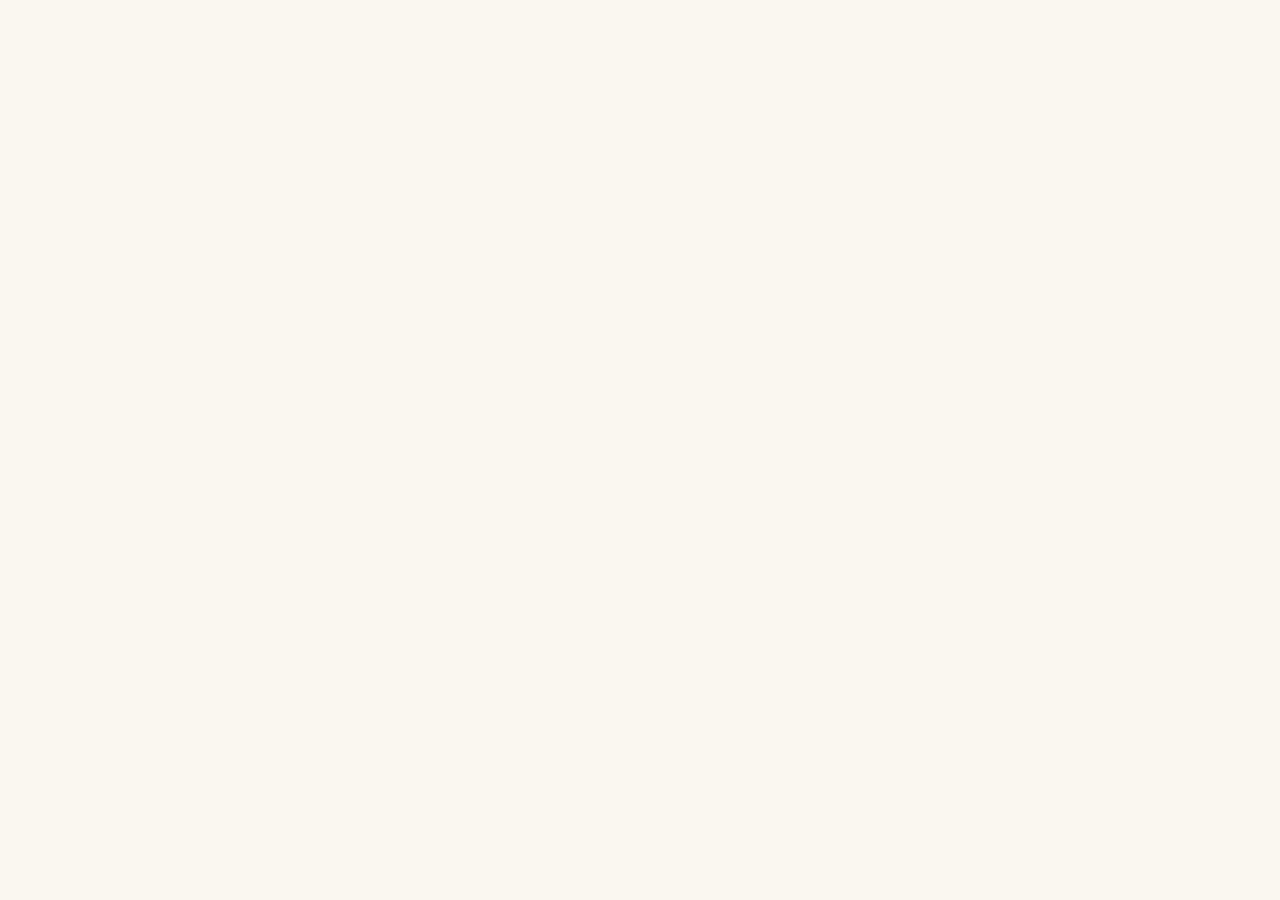
==== commit 66136e1b: "rebrending" ====
--- a/index.html
+++ b/index.html
@@ -1,885 +1,419 @@
 <!DOCTYPE html>
 <html lang="es">
 <head>
-<meta charset="UTF-8">
-<meta name="viewport" content="width=device-width, initial-scale=1.0">
-<title>COMENSAL — Nutrición, Oficio y Memoria</title>
-<meta name="description" content="Plataforma de resistencia cultural. Transformamos consumidores pasivos en ciudadanos críticos. Soberanía alimentaria, talleres para escuelas, etiquetado frontal Argentina, Ley 27.642.">
-<meta name="keywords" content="Soberanía alimentaria, Etiquetado Frontal Argentina, Comensalidad crítica, Taller de nutrición para escuelas, Ley 27.642">
-<link rel="preconnect" href="https://fonts.googleapis.com">
-<link href="https://fonts.googleapis.com/css2?family=Barlow+Condensed:ital,wght@0,400;0,600;0,700;0,800;0,900;1,700;1,900&family=Crimson+Pro:ital,wght@0,300;0,400;0,600;1,300;1,400;1,600&family=IBM+Plex+Mono:wght@400;500&display=swap" rel="stylesheet">
-<link rel="stylesheet" href="assets/css/comensal.css">
-</head>
-<body>
-
-<div class="cursor-dot" id="cursorDot"></div>
-<div class="cursor-ring" id="cursorRing"></div>
-
-<!-- NAV -->
-<nav id="navbar">
-  <a href="#home" class="nav-logo">COMENSAL<sup>®</sup></a>
-  <ul class="nav-links" id="navLinks">
-    <li><a href="#home">Manifiesto</a></li>
-    <li><a href="#educativa">Educativa</a></li>
-    <li><a href="#oficio">Oficio</a></li>
-    <li><a href="#recetas">Memoria</a></li>
-    <li><a href="#escritos">Escritos</a></li>
-    <li><a href="#referencias">Referencias</a></li>
-    <li><a href="#contacto">Sumarse</a></li>
-  </ul>
-  <div class="nav-burger" id="navBurger" onclick="toggleNav()">
-    <span></span><span></span><span></span>
-  </div>
-</nav>
-
-<!-- HERO -->
-<section id="home">
-  <div class="hero-bg-text">COMENSAL</div>
-  <div class="hero-main">
-    <div class="hero-col">
-      <p class="stamp">Plataforma de resistencia cultural</p>
-      <h1 class="hero-h1">COME<em>NSAL</em></h1>
-      <p class="hero-slogan">Nutrición · Oficio · Memoria</p>
-      <p class="hero-manifiesto">La mesa no es solo donde se come. Es donde se negocia la cultura, se transmite la memoria y se ejerce —o se cede— la soberanía. <strong>Transformamos consumidores pasivos en ciudadanos críticos.</strong></p>
-      <div class="hero-ctas">
-        <a href="#educativa" class="btn btn-fill">Ver talleres</a>
-        <a href="#manifiesto" class="btn btn-outline">Leer manifiesto</a>
-      </div>
-    </div>
-    <div class="hero-divider-v"></div>
-    <div class="hero-col hero-col-right">
-      <div class="contrast-block">
-        <div class="contrast-top">
-          <span class="contrast-label label-huerfana">Comida huérfana</span>
-          <p class="contrast-text text-huerfana">Sin historia.<br>Sin raíz.<br>Sin cuerpo.</p>
-          <p class="contrast-sub sub-huerfana">Diseñada por ingenieros del deseo,<br>vendida con imágenes de salud y familia.</p>
-        </div>
-        <div class="contrast-sep"></div>
-        <div class="contrast-bottom">
-          <span class="contrast-label label-historia">Comida con historia</span>
-          <p class="contrast-text text-historia">La mesa familiar.<br>El origen.<br>El oficio.</p>
-          <p class="contrast-sub sub-historia">Un acto político. Un vínculo social.<br>La nutrición como resistencia.</p>
-          <div class="badge-spin">
-            <svg viewBox="0 0 100 100">
-              <defs><path id="circle" d="M 50,50 m -30,0 a 30,30 0 1,1 60,0 a 30,30 0 1,1 -60,0"/></defs>
-              <circle cx="50" cy="50" r="45" fill="none" stroke="rgba(200,51,10,0.3)" stroke-width="1"/>
-              <circle cx="50" cy="50" r="6" fill="#C8330A"/>
-              <text font-size="8.5" font-family="IBM Plex Mono, monospace" fill="#C8330A" letter-spacing="2">
-                <textPath href="#circle">TRES MUNDOS · UNA MESA · SOBERANÍA ·</textPath>
-              </text>
-            </svg>
-          </div>
-        </div>
-      </div>
-    </div>
-  </div>
-  <div class="hero-ticker" aria-hidden="true">
-    <div class="ticker-track">
-      <span>Soberanía Alimentaria</span><span class="dot"></span><span>Ley 27.642</span><span class="dot"></span><span>Clasificación NOVA</span><span class="dot"></span><span>Etiquetado Frontal</span><span class="dot"></span><span>La Mesa como Acto Político</span><span class="dot"></span><span>Comensalidad Crítica</span><span class="dot"></span><span>GAPA · OPS · OMS</span><span class="dot"></span><span>Soberanía Alimentaria</span><span class="dot"></span><span>Ley 27.642</span><span class="dot"></span><span>Clasificación NOVA</span><span class="dot"></span><span>Etiquetado Frontal</span><span class="dot"></span><span>La Mesa como Acto Político</span><span class="dot"></span><span>Comensalidad Crítica</span><span class="dot"></span><span>GAPA · OPS · OMS</span><span class="dot"></span>
-    </div>
-  </div>
-</section>
-
-<!-- EDUCATIVA -->
-<section id="educativa">
-  <div class="edu-header">
-    <div class="sr">
-      <p class="sec-label">Área educativa</p>
-      <h2 class="sec-title">COMENSALES<br>DEL <em>FUTURO</em></h2>
-      <p class="sec-body">Una intervención pedagógica para instituciones educativas. No es una charla: es una experiencia que sacude, cuestiona y construye ciudadanía alimentaria.</p>
-    </div>
-    <div class="edu-header-right sr sr-d2">
-      <div class="edu-pill">⏱ 80 minutos</div>
-      <div class="edu-pill">Para adolescentes</div>
-      <div class="edu-pill">Todo el país</div>
-      <p>Usamos el humor, el análisis del marketing digital y la historia para transformar la mirada de los estudiantes sobre lo que comen, cómo lo eligen y por qué.</p>
-      <a href="#contacto" class="btn btn-dark">Solicitar taller</a>
-    </div>
-  </div>
-  <div class="ejes-grid">
-    <div class="eje sr">
-      <div class="eje-num">01</div>
-      <h3 class="eje-title">El Stand-up<br>del Nutri</h3>
-      <p class="eje-body">El humor como herramienta pedagógica para romper la asimetría entre el saber experto y la experiencia cotidiana. Porque si reímos, bajamos la guardia —y aprendemos de verdad.</p>
-      <span class="eje-arrow">→</span>
-    </div>
-    <div class="eje sr sr-d1">
-      <div class="eje-num">02</div>
-      <h3 class="eje-title">Scanner<br>de Humo</h3>
-      <p class="eje-body">Análisis crítico de la publicidad alimentaria y la "Matrix alimentaria" en redes sociales. Aprendemos a leer entre líneas lo que nos quieren hacer comer —y por qué les conviene.</p>
-      <span class="eje-arrow">→</span>
-    </div>
-    <div class="eje sr sr-d2">
-      <div class="eje-num">03</div>
-      <h3 class="eje-title">Banquete<br>Político</h3>
-      <p class="eje-body">La comida como acto de resistencia cultural. Cada elección en la mesa es una declaración. Exploramos la historia detrás del plato y la soberanía como ejercicio cotidiano.</p>
-      <span class="eje-arrow">→</span>
-    </div>
-  </div>
-  <div class="servicios-row">
-    <div class="servicio sr">
-      <div class="servicio-icon">🎤</div>
-      <div class="servicio-name">Charlas Institucionales</div>
-      <div class="servicio-desc">Para escuelas, cooperativas, organizaciones sociales. Adaptadas al contexto y al público.</div>
-    </div>
-    <div class="servicio sr sr-d1">
-      <div class="servicio-icon">🌾</div>
-      <div class="servicio-name">Talleres de Soberanía</div>
-      <div class="servicio-desc">Un recorrido práctico por la cadena alimentaria: quién produce, quién distribuye, quién gana.</div>
-    </div>
-    <div class="servicio sr sr-d2">
-      <div class="servicio-icon">🔍</div>
-      <div class="servicio-name">Laboratorio de Etiquetas</div>
-      <div class="servicio-desc">Decodificamos el etiquetado frontal en vivo. Ley 27.642, clasificación NOVA y sellos al descubierto.</div>
-    </div>
-  </div>
-  <div class="edu-cta-row sr">
-    <p>¿Tu institución quiere hacer algo <em>distinto</em> con la alimentación?</p>
-    <a href="#contacto" class="btn btn-fill">Escribinos ahora</a>
-  </div>
-</section>
-
-<!-- OFICIO -->
-<section id="oficio">
-  <div class="oficio-header">
-    <div class="sr">
-      <p class="sec-label" style="color:var(--ocre)"><span style="width:24px;height:1.5px;background:var(--ocre);display:block;"></span>Oficio &amp; Indumentaria</p>
-      <h2 class="sec-title on-dark">UNIFORMES PARA<br><em>CIUDADANOS</em><br>CRÍTICOS</h2>
-    </div>
-    <div class="sr sr-d2" style="align-self:end;">
-      <p class="sec-body on-dark">No son solo prendas. Son disparadores de conversación. Cada pieza carga con contexto histórico sobre la soberanía alimentaria argentina.</p><br>
-      <a href="#contacto" class="btn btn-fill" style="margin-top:.5rem;">Ver colección completa</a>
-    </div>
-  </div>
-
-  <div class="productos-grid">
-    <div class="producto sr">
-      <div class="producto-visual-img">
-        <img src="assets/img/remera-mate.png" alt="Remera Lo individual no sacia — mate ilustrado">
-        <div class="producto-overlay">
-          <span class="producto-tag">Cápsula 01 — Edición Limitada</span>
-          <h3 class="producto-name">"Lo individual<br>no sacia."</h3>
-        </div>
-      </div>
-      <div class="producto-caption">
-        <p>Ilustración botánica del mate como símbolo de la comensalidad colectiva. Algodón orgánico crema. <em>Porque compartir la ronda es un acto político.</em></p>
-        <div class="producto-meta">
-          <span class="producto-precio">Consultar precio</span>
-          <a href="#contacto" class="btn btn-tomate-outline" style="padding:.5rem 1.2rem;font-size:.6rem;">Pedir</a>
-        </div>
-      </div>
-    </div>
-
-    <div class="producto sr sr-d1">
-      <div class="producto-visual-img">
-        <img src="assets/img/remera-locro.png" alt="Remera La partia es una construcción a fuego lento">
-        <div class="producto-overlay">
-          <span class="producto-tag">Cápsula 02 — Oficio Colectivo</span>
-          <h3 class="producto-name">"La partia<br>a fuego lento."</h3>
-        </div>
-      </div>
-      <div class="producto-caption">
-        <p>Grabado de manos sosteniendo la olla común. La pinta de la resistencia gastronómica. <em>La comunidad se construye lentamente, como la cocina.</em></p>
-        <div class="producto-meta">
-          <span class="producto-precio">Consultar precio</span>
-          <a href="#contacto" class="btn btn-tomate-outline" style="padding:.5rem 1.2rem;font-size:.6rem;">Pedir</a>
-        </div>
-      </div>
-    </div>
-
-    <div class="producto sr sr-d2">
-      <div class="producto-visual-img">
-        <img src="assets/img/remera-tomate.png" alt="Remera Nadie es de donde nace sino de donde lo cocinan">
-        <div class="producto-overlay">
-          <span class="producto-tag">Cápsula 03 — Identidad &amp; Territorio</span>
-          <h3 class="producto-name">"Nadie es<br>de donde nace."</h3>
-        </div>
-      </div>
-      <div class="producto-caption">
-        <p>Tomate anatómico sobre mapa cartográfico. La identidad se forja en la cocina, no en el documento. <em>Nadie es de donde nace, sino de donde lo cocinan.</em></p>
-        <div class="producto-meta">
-          <span class="producto-precio">Consultar precio</span>
-          <a href="#contacto" class="btn btn-tomate-outline" style="padding:.5rem 1.2rem;font-size:.6rem;">Pedir</a>
-        </div>
-      </div>
-    </div>
-  </div>
-
-  <div class="oficio-manifiesto sr">
-    <div class="oficio-quote">Vestir es político</div>
-    <div>
-      <p class="oficio-body">Cada prenda de COMENSAL tiene impresa —en la tela o en el espíritu— una pregunta sobre qué comemos, quién lo produce y para qué mercado. Las cápsulas se lanzan en ediciones limitadas, vinculadas a momentos del calendario alimentario y cultural argentino.</p>
-      <p class="oficio-body" style="margin-top:1rem;"><strong>No fabricamos merch. Fabricamos conversaciones.</strong></p>
-      <p class="oficio-next-capsule">Próxima cápsula: Mayo · Mes de la Soberanía</p>
-    </div>
-  </div>
-
-  <!-- IMAGEN HORNO DE BARRO -->
-  <div class="foto-banda sr">
-    <div class="foto-banda-img">
-      <img src="assets/img/hornobarro.jpeg" alt="Horno de barro — el oficio del fuego" loading="lazy">
-      <div class="foto-banda-caption">
-        <span class="foto-banda-label">El fuego como oficio</span>
-        <p>"Antes de la receta está el fuego. Y antes del fuego, el conocimiento que se aprende mirando."</p>
-      </div>
-    </div>
-  </div>
-</section>
-
-<!-- RECETAS -->
-<section id="recetas">
-  <div class="recetas-header">
-    <div class="sr">
-      <p class="sec-label">Banco de Recetas &amp; Escritos</p>
-      <h2 class="sec-title">LA <em>MEMORIA</em><br>EN EL PLATO</h2>
-    </div>
-    <div class="sr sr-d2">
-      <p class="sec-body">Un espacio de colaboración entre la Nutrición y la Historia. Recetas que son documentos. Sabores que son archivos. Lo que casi se pierde, acá se rescata.</p>
-    </div>
-  </div>
-
-  <!-- IMAGEN LIBROS -->
-  <div class="foto-libros sr">
-    <img src="assets/img/libros.jpeg" alt="Biblioteca de soberanía alimentaria — libros sobre la mesa de cocina" loading="lazy">
-    <div class="foto-libros-overlay">
-      <p>"Malcomidos · Devorando el Planeta · Memoria del Fuego"</p>
-      <span>La biblioteca que nutre la memoria</span>
-    </div>
-  </div>
-
-  <!-- Featured + lista lateral -->
-  <div class="recetas-body-grid">
-    <div class="receta-featured sr">
-      <div class="receta-featured-visual" style="font-size:6rem;">✍️</div>
-      <div class="receta-featured-content">
-        <p class="sec-label">Artículo destacado · Escritos de COMENSAL</p>
-        <h3>La receta que<br>no se escribe</h3>
-        <p>Hoy cociné, como todos los días, la receta que heredé. Esa que me da de comer a mí y a mi familia. Nadie nunca la escribió; se fue transmitiendo y hace años llegó a mis manos...</p>
-        <a href="#" class="btn btn-dark" onclick="abrirArticulo('receta'); return false;">Leer artículo completo</a>
-      </div>
-      <div class="colabora-cta">
-        <p>¿Tenés una receta con <span>historia</span>? El banco es colaborativo.</p>
-        <a href="#contacto" class="btn btn-outline" style="white-space:nowrap;">Colaborar</a>
-      </div>
-    </div>
-
-    <div class="recetas-lista">
-      <div class="receta-item sr" onclick="abrirArticulo('puchero')" style="cursor:none;">
-        <div class="receta-n">01</div>
-        <div class="receta-info">
-          <span class="tag">Historia + Nutrición</span>
-          <h4>El puchero de los próceres</h4>
-          <p>Poder, guerra y calorías en el siglo XIX. ¿Qué comía el Ejército de los Andes?</p>
-        </div>
-      </div>
-      <div class="receta-item sr sr-d1" onclick="abrirArticulo('mazamorra')" style="cursor:none;">
-        <div class="receta-n">02</div>
-        <div class="receta-info">
-          <span class="tag">Historia Social de la Cocina</span>
-          <h4>La Mazamorra y el Mestizaje Alimentario</h4>
-          <p>Cómo un alimento colonial se convirtió en símbolo de identidad popular.</p>
-        </div>
-      </div>
-      <div class="receta-item sr sr-d2" onclick="abrirArticulo('locro')" style="cursor:none;">
-        <div class="receta-n">03</div>
-        <div class="receta-info">
-          <span class="tag">Clasificación NOVA · Plato Político</span>
-          <h4>El Locro del 25 de Mayo</h4>
-          <p>Un plato que une y divide. El significado colectivo de la olla común.</p>
-        </div>
-      </div>
-      <div class="receta-item sr sr-d3" onclick="abrirArticulo('mate')" style="cursor:none;">
-        <div class="receta-n">04</div>
-        <div class="receta-info">
-          <span class="tag">Nutrición Crítica</span>
-          <h4>El Mate: Cultura, Cafeína y Resistencia</h4>
-          <p>Más que una infusión: un ritual que desafía la lógica del consumo individual.</p>
-        </div>
-      </div>
-      <!-- IMAGEN MATE -->
-      <div class="receta-img-inline sr sr-d3">
-        <img src="assets/img/matenono.jpeg" alt="Mate al atardecer — comensalidad y territorio" loading="lazy">
-        <span>"Lo individual no sacia."</span>
-      </div>
-      <div class="receta-item sr sr-d4" onclick="abrirArticulo('milanesa')" style="cursor:none;">
-        <div class="receta-n">05</div>
-        <div class="receta-info">
-          <span class="tag">Evolución de la Cocina Argentina</span>
-          <h4>La Milanesa: Inmigración y Clase Obrera</h4>
-          <p>Por qué el corte más humilde se convirtió en el plato más democrático.</p>
-        </div>
-      </div>
-    </div>
-  </div>
-
-  <div class="edu-cta-row sr" style="margin-top:3rem;">
-    <p>¿Querés leer más? Todos los escritos de COMENSAL están en <em>Escritos</em>.</p>
-    <a href="#escritos" class="btn btn-dark">Ver todos los escritos</a>
-  </div>
-
-</section>
-
-<!-- ══ MODAL ARTÍCULOS ══ -->
-<div id="modal-articulo" style="display:none;" role="dialog" aria-modal="true">
-  <div class="modal-art">
-    <div class="modal-overlay" onclick="cerrarArticulo()"></div>
-    <article class="modal-content">
-      <button class="modal-close" onclick="cerrarArticulo()" aria-label="Cerrar">✕</button>
-      <div id="modal-body"></div>
-    </article>
-  </div>
-</div>
-
-
-<!-- ESCRITOS -->
-<section id="escritos">
-  <div class="blog-header">
-    <div class="sr">
-      <p class="sec-label">Escritos · La Memoria</p>
-      <h2 class="sec-title">ESCRITOS<br><em>CON HISTORIA</em></h2>
-    </div>
-    <div class="sr sr-d2">
-      <p class="sec-body">Escritura colaborativa entre nutrición e historia. Textos que no informan: interpelan.</p>
-    </div>
-  </div>
-
-  <!-- ARTÍCULO 1: La mesa vacía -->
-  <article class="blog-article-full sr">
-    <div class="blog-article-header">
-      <div class="blog-article-meta">
-        <span class="blog-cat">Comensalidad · Cultura</span>
-        <span class="blog-date">2026</span>
-      </div>
-      <h2 class="blog-article-title">La mesa<br><em>vacía</em></h2>
-      <p class="blog-article-lead">Una madre llega apurada a su casa para preparar un almuerzo. Lo comerán, a medida que cada uno de los integrantes de la familia vaya llegando, sentados solos en la mesa frente a una pantalla. ¿Por qué esta escena nos parece cotidiana y nadie habla de esto?</p>
-    </div>
-
-    <div class="blog-article-body">
-      <div class="blog-text-col">
-        <p>Por eso los invito a analizar la comensalidad. Descubrir qué hay detrás de lo que comemos. No se trata solo de comer bien. Se trata de no comer solos.</p>
-        <p>Podemos preguntarnos no solo qué comemos, sino cómo lo comemos, o tal vez dónde lo comemos, y por qué no, con quién lo comemos. Esto no es matemáticas: dos más dos no nos da cuatro. Cada una de las preguntas que mencioné condiciona el resultado final de la ecuación.</p>
-        <p>Imaginemos una madre pensando en la alimentación de un día hace 20 o 30 años. Comparemos. ¿Qué alimentos por aquellos tiempos no eran habituales en nuestra dieta y hoy están presentes? ¿Y quién decidió eso?</p>
-        <p>La industria alimentaria ha transformado nuestras elecciones. Nos han vuelto consumidores. La comensalidad está perdiendo la batalla, y con ella, nuestra rica cultura alimentaria y la esencia de este hecho social fundacional de lo que hoy conocemos como sociedad.</p>
-        <blockquote class="blog-quote">"Cocinar hizo al hombre, y la comensalidad nos hizo sociales." — Faustino Cordón</blockquote>
-        <p>Los jóvenes, atravesados por la cultura de la imagen, moldean sus cuerpos de manera estandarizada. Comer con otros les resulta complicado, por eso lo evitan. Los jóvenes ya no se juntan a comer.</p>
-        <p>Y nosotros, los adultos, miramos para otro lado. No le damos importancia.</p>
-        <p>Hablemos de comer. De todo lo que eso implica. Porque el qué comemos es lo menos importante. Nuestra cultura alimentaria es extremadamente rica y diversa. Adentrémonos en esas recetas que tienen historia. Busquemos ahí una alimentación sana, segura, soberana y sabrosa.</p>
-      </div>
-      <div class="blog-sidebar-col">
-        <div class="blog-sidebar-card">
-          <p class="blog-sidebar-label">Las preguntas que importan</p>
-          <ul style="padding-left:0;list-style:none;">
-            <li style="margin-bottom:.8rem;">¿Qué comemos?</li>
-            <li style="margin-bottom:.8rem;">¿Cómo lo comemos?</li>
-            <li style="margin-bottom:.8rem;">¿Dónde lo comemos?</li>
-            <li>¿Con quién lo comemos?</li>
-          </ul>
-        </div>
-        <div class="blog-sidebar-preguntas">
-          <p class="blog-sidebar-label">El saber que alimenta</p>
-          <p>Resignifiquemos las manos de nuestras madres y abuelas, llenas de saberes que no están en ningún libro. Esa sabiduría viene de generación en generación. Y todavía alimenta al mundo.</p>
-        </div>
-      </div>
-    </div>
-
-    <div class="blog-article-footer">
-      <div class="blog-conclusion">
-        <p>Resignifiquemos las manos de nuestras madres y abuelas, llenas de saberes que no están en ningún libro. Esa sabiduría viene de generación en generación. Y todavía alimenta al mundo.</p>
-      </div>
-      <div class="blog-cta-box">
-        <p class="blog-cta-label">¿Cuándo fue la última vez que comiste con otros?</p>
-        <p>Contanos tu historia. La mesa de COMENSAL es un espacio colaborativo y vivo.</p>
-        <a href="#contacto" class="btn btn-fill" style="margin-top:1rem;display:inline-block;">Escribirnos</a>
-      </div>
-    </div>
-  </article>
-
-  <div class="escritos-separador" aria-hidden="true"></div>
-
-  <!-- ARTÍCULO 2: La primera imagen del día -->
-  <article class="blog-article-full sr">
-    <div class="blog-article-header">
-      <div class="blog-article-meta">
-        <span class="blog-cat">Comensalidad · Pantallas</span>
-        <span class="blog-date">2026</span>
-      </div>
-      <h2 class="blog-article-title">La primera imagen<br><em>del día</em></h2>
-      <p class="blog-article-lead">Despertar y tener el celular en la mesa de luz. Oficia de alarma y es la señal de que la rutina comienza. Manotear el aparato como se pueda. Apagar la alarma.</p>
-    </div>
-
-    <div class="blog-article-body">
-      <div class="blog-text-col">
-        <p>Dormido, entreabrir los ojos y encontrarnos con su pantalla. Ella nos regalará la primera imagen del día, un fondo de pantalla que habremos elegido en algún momento, y que algo nos recordará.</p>
-        <p>En esta tiranía de las pantallas y de las imágenes en la que a diario nos acomodamos, se nos pasa la vida. Las imágenes nos van construyendo una realidad paralela a la que enfrentamos. La mesa vacía y silenciosa, una taza solitaria en la mesa, que tal vez deambule con nosotros por nuestro hábitat.</p>
-        <blockquote class="blog-quote">"¿Por qué nos aislamos al comer? ¿Dónde quedó el compartir la mesa, el juntarnos a comer?"</blockquote>
-        <p>Será que nos incomoda que nos vean comer. Pregunto qué nos pasa. Habla mucho de nosotros. Dice más de lo que queremos decir. Y sí, nos expone. Sentarse a comer con otro nos deja desnudos y nos obliga a aceptar las reglas de un otro que también se muestra y nos invita a conocerlo.</p>
-        <p>Pero hay una salida.</p>
-        <p>Es imprescindible sacar del medio las pantallas, que nos aíslan, y ubicar ahí las mesas para que construyan vínculos que nos hagan pertenecer a un conjunto, a un colectivo, que nos permita vernos y aceptarnos tal cual somos y cómo comemos.</p>
-      </div>
-      <div class="blog-sidebar-col">
-        <div class="blog-sidebar-card">
-          <p class="blog-sidebar-label">La primera imagen del día</p>
-          <p>Lo que elegimos ver primero al despertar dice algo sobre quiénes somos. Lo que elegimos ver mientras comemos, también.</p>
-          <p style="margin-top:1rem;">La mesa no compite con la pantalla. La mesa gana, si la dejamos.</p>
-        </div>
-        <div class="blog-sidebar-preguntas">
-          <p class="blog-sidebar-label">Para pensar</p>
-          <ul>
-            <li>¿Cuál fue la primera imagen que viste hoy?</li>
-            <li>¿Comiste con alguien esta semana?</li>
-            <li>¿Qué pasaría si dejás el celular fuera del comedor?</li>
-          </ul>
-        </div>
-      </div>
-    </div>
-
-    <div class="blog-article-footer">
-      <div class="blog-conclusion">
-        <p>Sacar las pantallas del medio y poner las mesas. Esa es la revolución más pequeña y más necesaria que podemos hacer hoy.</p>
-      </div>
-      <div class="blog-cta-box">
-        <p class="blog-cta-label">¿Querés hacer algo distinto con la comensalidad?</p>
-        <p>Contanos. Estamos construyendo este espacio entre todos.</p>
-        <a href="#contacto" class="btn btn-fill" style="margin-top:1rem;display:inline-block;">Sumarse</a>
-      </div>
-    </div>
-  </article>
-
-  <div class="escritos-separador" aria-hidden="true"></div>
-
-  <!-- ARTÍCULO 3: Contra la tiranía del instante -->
-  <article class="blog-article-full sr">
-    <div class="blog-article-header">
-      <div class="blog-article-meta">
-        <span class="blog-cat">Comensalidad · Cultura</span>
-        <span class="blog-date">2026</span>
-      </div>
-      <h2 class="blog-article-title">Contra la tiranía del "instante":<br><em>rescatar la mesa argentina</em></h2>
-      <p class="blog-article-lead">En estos tiempos de redes sociales y de instantes, donde todo es "ya" y nada merece el tiempo necesario, propongo que nos tomemos una pausa y le demos tiempo a lo verdaderamente importante.</p>
-    </div>
-
-    <div class="blog-article-body">
-      <div class="blog-text-col">
-        <p>En estos tiempos de redes sociales y de instantes, donde todo es "ya" y nada merece el tiempo necesario, el silencio y la pausa se perciben como una pérdida de tiempo. La información circula en videos o audios cortos, muchas veces planificados para confundir o para instalar la idea de que esa rapidez es la única verdad.</p>
-        <p>Propongo que nos tomemos una pausa y le demos tiempo a lo verdaderamente importante. Nuestra generación consume una infinidad de influencers que "cocinan" o inventan recetas en minutos; recetas que esta generación no hará. O, lo que es más preocupante: este contenido llegará a miles de jóvenes con un conflicto con su cuerpo que no encaja en los modelos actuales de belleza. Esto provoca que terminen por no disfrutar la comensalidad, cayendo en los —cada vez más presentes— TCA (Trastornos de la Conducta Alimentaria).</p>
-        <blockquote class="blog-quote">"No ha de haber herencia más valiosa que un cuaderno, libreta o papelito escrito a mano con alguna receta."</blockquote>
-        <p>Por eso, reivindico toda la historia que nos construye como comensales. Desde el inicio de nuestra vida, ese hermoso vínculo madre-hijo nos alimenta con nutrientes y con el amor necesario para aprender a vivir. Es fundamental mencionar a esas personas que nos nutren durante la infancia —en el caso de que la infancia sea como debe ser: un espacio para jugar y aprender—.</p>
-        <p>Podríamos mencionar a madres y abuelas. Y si es una cuestión de género, es porque eran ellas, las mujeres, las encargadas de la preparación de la comida para toda la familia. A mí me gusta reconocerlas como las <strong>"nutricionistas de antaño"</strong>. Por su rol, sus saberes y su incansable labor. Dicha tarea no se estudiaba: se aprendía compartiendo tiempo, mirando las manos y reconociendo los utensilios que se convertirían en aliados al momento de cocinar.</p>
-      </div>
-      <div class="blog-sidebar-col">
-        <div class="blog-sidebar-card">
-          <p class="blog-sidebar-label">Un banco de recetas</p>
-          <p>Me gustaría que este espacio actúe como un banco de recetas; de esas que están ancladas a tus sentimientos más profundos, que te transportan a diferentes lugares o que, simplemente, te alegran.</p>
-          <p style="margin-top:1rem;">Recetas que te hacen sentir que vas a comer rico, tal como sucedía cuando el plato ya estaba listo sobre la mesa en la que te ibas a sentar.</p>
-        </div>
-        <div class="blog-sidebar-preguntas">
-          <p class="blog-sidebar-label">Las preguntas que importan</p>
-          <ul>
-            <li>¿Qué pasará con las recetas de nuestros ancestros cuando nadie las haga?</li>
-            <li>¿Quedarán en nuestro recuerdo hasta que partamos?</li>
-            <li>¿O vamos a tomar ese pedazo de historia para que nuestros hijos la vivan por siempre?</li>
-          </ul>
-        </div>
-      </div>
-    </div>
-
-    <div class="blog-article-footer">
-      <div class="blog-conclusion">
-        <p>Necesitamos resignificar los rituales, los encuentros y las comidas en familia o entre amigos. Porque siempre habrá un lugar para quien quiera habitar la mesa argentina.</p>
-      </div>
-      <div class="blog-cta-box">
-        <p class="blog-cta-label">¿Tenés una receta con historia?</p>
-        <p>Compartila con nosotros. El banco de recetas de COMENSAL es un espacio colaborativo y vivo.</p>
-        <a href="#contacto" class="btn btn-fill" style="margin-top:1rem;display:inline-block;">Compartir mi receta</a>
-      </div>
-    </div>
-  </article>
-
-  <div class="escritos-separador" aria-hidden="true"></div>
-
-  <!-- ══ ARTÍCULO 4: EL ALGORITMO Y LA RUEDITA ══ -->
-  <article class="algoritmo-article sr">
-    <div class="algoritmo-header blog-article-header">
-      <div class="blog-article-meta">
-        <span class="blog-cat">Tecnología · Comensalidad · Algoritmos</span>
-        <span class="blog-date">2026</span>
-      </div>
-      <h2 class="algoritmo-title">El algoritmo<br><em>y la ruedita</em></h2>
-      <p class="algoritmo-lead">Abrimos el celular, y casi sin pensarlo vamos a esa aplicación que nos muestra videos cortos o imágenes, para informarnos o simplemente pasar un rato. Estamos expuestos. Y el algoritmo nos conoce hasta más que nuestro propio entorno.</p>
-    </div>
-
-    <div class="algoritmo-body-grid">
-      <div class="algoritmo-text-col">
-        <p>Hoy los algoritmos de esas aplicaciones nos conocen hasta más que nuestro propio entorno. <strong>Alimentan de manera constante nuestro ego.</strong> Nos muestran todo lo que queremos ver sin dejarnos lugar para la duda. Y ahí me pregunto: ¿queríamos dudar, o solo afirmar lo que asumimos como verdad?</p>
-
-        <p>Por eso nos parece buena idea compartir un video que muestra nuestra verdad a quien no comparte nuestra manera de ver la realidad. Pensando, lo cagué. Ahora sí va a entender. Pero no es así. Nadie se va a convertir al contrario por un video.</p>
-
-        <blockquote class="algoritmo-quote">"La narrativa de esta época la escriben los algoritmos y sus dueños."</blockquote>
-
-        <p>Por ejemplo, dos canales de YouTube con líneas editoriales muy diferentes —oficialista y anti oficialista— pertenecen al mismo dueño. No les interesa informar ni comunicar. <strong>Solo las vistas y las reproducciones. Monetizar.</strong> Y que se arreglen los usuarios.</p>
-
-        <p>En tiempos donde la narrativa la hacen la inteligencia artificial y las redes sociales, sería interesante preguntarse: ¿quién va a contar nuestras realidades y verdades?</p>
-
-        <p>Para que ese otro que piensa distinto vea nuestro punto de vista y lo conmueva nuestra realidad, un video de TikTok, Instagram o Facebook no sirve.</p>
-
-        <blockquote class="algoritmo-quote">"Entonces, ¿qué sirve?"</blockquote>
-
-        <p>Empecemos a contar a nuestro entorno la rutina. Con sus placeres y sus angustias. A pedir ayuda si es necesario. Que el entorno vea cómo vivo, cómo hago para sobrevivir en este mundo hostil.</p>
-
-        <p><strong>Saquemos afuera lo que nos pasa.</strong> Para que quienes nos quieren lleguen a conocernos más que el algoritmo que nos entretiene, cual hámster en su ruedita.</p>
-      </div>
-
-      <div class="algoritmo-sidebar">
-        <div class="algoritmo-hamster">
-          <div class="algoritmo-hamster-icon">🐹</div>
-          <div class="algoritmo-hamster-text">
-            El hámster en la ruedita
-            <span>El algoritmo nos entretiene.<br>El entorno nos conoce.</span>
-          </div>
-        </div>
-
-        <div class="algoritmo-sidebar-card">
-          <p class="algoritmo-sidebar-label">El espejo del algoritmo</p>
-          <p>Nos muestran todo lo que queremos ver sin dejarnos lugar para la duda. La cámara de eco perfecta: entrás a confirmar lo que ya creés y salís más convencido de lo mismo.</p>
-        </div>
-
-        <div class="algoritmo-preguntas">
-          <p class="algoritmo-sidebar-label">Para preguntarse</p>
-          <ul>
-            <li>¿Querías dudar, o solo afirmar lo que asumís como verdad?</li>
-            <li>¿Quién va a contar nuestras realidades si no lo hacemos nosotros?</li>
-            <li>¿Tu entorno te conoce más que el algoritmo?</li>
-            <li>¿Cuándo fue la última vez que pediste ayuda de verdad?</li>
-          </ul>
-        </div>
-
-        <div class="algoritmo-sidebar-card" style="border-color:rgba(200,51,10,.5);">
-          <p class="algoritmo-sidebar-label">Dos canales, un dueño</p>
-          <p>Dos canales de YouTube con líneas editoriales opuestas —oficialista y anti oficialista— pertenecen al mismo dueño. No les interesa informar. Solo monetizar. Que se arreglen los usuarios.</p>
-        </div>
-      </div>
-    </div>
-
-    <div class="algoritmo-footer">
-      <div class="algoritmo-conclusion">
-        <p>Saquemos afuera lo que nos pasa. Para que quienes nos quieren lleguen a conocernos más que el algoritmo que nos entretiene, cual hámster en su ruedita.</p>
-      </div>
-      <div class="algoritmo-cta-box">
-        <p class="algoritmo-cta-label">Contá tu rutina.<br>Con placeres y angustias.</p>
-        <p>El entorno real es el antídoto al algoritmo. La mesa, el encuentro, la palabra dicha en persona.</p>
-        <a href="#contacto" class="btn btn-dark" style="margin-top:1.2rem;display:inline-block;background:var(--negro);color:var(--crema);border-color:var(--negro);">Sumarse al proyecto</a>
-      </div>
-    </div>
-  </article>
-
-</section>
-
-<!-- MANIFIESTO -->
-<section id="manifiesto">
-  <div class="manifiesto-bg">MESA</div>
-  <div class="manifiesto-inner">
-    <p class="sec-label sr">El manifiesto</p>
-    <h2 class="manifiesto-h sr sr-d1">LA MESA<br>COMO ACTO<br><em>POLÍTICO</em></h2>
-    <p class="manifiesto-p sr sr-d2">Vivimos en una era de abundancia simulada. Las góndolas están llenas de productos que no nutren, diseñados por ingenieros del deseo, vendidos con imágenes de salud y familia. La industria no nos alimenta: nos administra el apetito.</p>
-    <blockquote class="manifiesto-cita sr sr-d3">"No hay acto más íntimo y más político que elegir qué ponemos en el cuerpo. Y sin embargo, esa elección nos la hicieron creer libre."</blockquote>
-
-    <!-- IMAGEN COMER POLÍTICO -->
-    <div class="manifiesto-foto sr sr-d4">
-      <img src="assets/img/comerpolitico.jpeg" alt="Consumir casero y local es también un acto político" loading="lazy">
-    </div>
-
-    <p class="manifiesto-p sr sr-d4">COMENSAL nace de la síntesis entre la Nutrición Clínica, el Oficio Gastronómico y la Memoria Histórica porque entendemos que el problema alimentario no es médico: es cultural. No se resuelve con más información; se resuelve recuperando el vínculo entre el cuerpo, el territorio y la comunidad.</p>
-    <p class="manifiesto-p sr">La nutrición como vínculo social. El oficio como dignidad. La memoria como brújula. Eso es COMENSAL.</p>
-    <div style="margin-top:3rem;" class="sr"><a href="#contacto" class="btn btn-tomate-outline">Sumarse al proyecto</a></div>
-  </div>
-</section>
-
-<!-- REDES DE REFERENCIA -->
-<section id="referencias">
-  <div class="referencias-inner">
-    <div class="sr" style="margin-bottom:3rem;">
-      <p class="sec-label">Ecosistema de referencia</p>
-      <h2 class="sec-title">REDES QUE<br><em>ALIMENTAN</em></h2>
-      <p class="sec-body" style="margin-top:1rem;">Organizaciones, plataformas y espacios que comparten la convicción de que la soberanía alimentaria es un derecho, no un privilegio.</p>
-    </div>
-    <div class="refs-grid-links">
-      <a href="https://redcalisas.org" target="_blank" rel="noopener" class="ref-card sr">
-        <div class="ref-card-top">
-          <span class="ref-num">01</span>
-          <span class="ref-arrow">↗</span>
-        </div>
-        <h3 class="ref-name">Red Calisas</h3>
-        <p class="ref-desc">Cátedras Libres de Soberanía Alimentaria. Espacios académicos y comunitarios que construyen conocimiento desde los territorios.</p>
-        <span class="ref-url">redcalisas.org</span>
-      </a>
-      <a href="https://www.fundacionsanar.org.ar/" target="_blank" rel="noopener" class="ref-card sr sr-d1">
-        <div class="ref-card-top">
-          <span class="ref-num">02</span>
-          <span class="ref-arrow">↗</span>
-        </div>
-        <h3 class="ref-name">Fundación Sanar</h3>
-        <p class="ref-desc">Organización comprometida con la salud integral y el bienestar comunitario en Argentina.</p>
-        <span class="ref-url">fundacionsanar.org.ar</span>
-      </a>
-      <a href="https://agenciatierraviva.com.ar/" target="_blank" rel="noopener" class="ref-card sr sr-d2">
-        <div class="ref-card-top">
-          <span class="ref-num">03</span>
-          <span class="ref-arrow">↗</span>
-        </div>
-        <h3 class="ref-name">Agencia Tierra Viva</h3>
-        <p class="ref-desc">Periodismo especializado en agroecología, soberanía alimentaria y ambiente. La información que los medios masivos no muestran.</p>
-        <span class="ref-url">agenciatierraviva.com.ar</span>
-      </a>
-      <a href="https://www.fagran.org.ar/" target="_blank" rel="noopener" class="ref-card sr sr-d3">
-        <div class="ref-card-top">
-          <span class="ref-num">04</span>
-          <span class="ref-arrow">↗</span>
-        </div>
-        <h3 class="ref-name">FAGRAN</h3>
-        <p class="ref-desc">Federación de Agricultores y Ganaderos de la República Argentina. Representación y defensa de los productores del campo nacional.</p>
-        <span class="ref-url">fagran.org.ar</span>
-      </a>
-    </div>
-  </div>
-</section>
-
-<!-- CONTACTO -->
-<section id="contacto">
-  <div class="contacto-grid">
-    <div class="contacto-info sr">
-      <p class="sec-label">Contacto</p>
-      <h2 class="sec-title">TRABAJEMOS<br><em>JUNTOS</em></h2>
-      <p class="sec-body">Si sos docente, directivo, coordinador pedagógico o simplemente alguien que quiere hacer algo distinto con la alimentación en tu comunidad: estamos. Respondemos en menos de 48 horas.</p>
-      <div class="contacto-datos">
-        <div class="dato"><div class="dato-icono">✉</div><a href="mailto:comensal@mail.com">comensal@mail.com</a></div>
-        <div class="dato"><div class="dato-icono">📍</div>Argentina · Todo el país</div>
-        <div class="dato"><div class="dato-icono">📲</div>Diegoalbeira@hotmail.com.ar</div>
-      </div>
-    </div>
-    <div class="contacto-form-col sr sr-d2">
-      <form onsubmit="enviarForm(event)" novalidate>
-        <div class="f-row">
-          <div class="f-group"><label for="nombre">Nombre</label><input type="text" id="nombre" placeholder="Tu nombre"></div>
-          <div class="f-group"><label for="institucion">Institución</label><input type="text" id="institucion" placeholder="Escuela / organización"></div>
-        </div>
-        <div class="f-group"><label for="email">Correo electrónico</label><input type="email" id="email" placeholder="tu@correo.com"></div>
-        <div class="f-group">
-          <label for="interes">Me interesa</label>
-          <select id="interes">
-            <option value="">Seleccioná una opción</option>
-            <option>Taller Comensales del Futuro</option>
-            <option>Charla institucional</option>
-            <option>Laboratorio de etiquetas</option>
-            <option>Indumentaria / Shop</option>
-            <option>Colaborar en el blog</option>
-            <option>Otro</option>
-          </select>
-        </div>
-        <div class="f-group"><label for="mensaje">Mensaje</label><textarea id="mensaje" rows="4" placeholder="Contanos tu contexto y qué necesitás..."></textarea></div>
-        <button type="submit" class="btn btn-fill">Enviar consulta →</button>
-        <p class="form-msg" id="formMsg">✓ Mensaje recibido. Te respondemos pronto.</p>
-      </form>
-    </div>
-  </div>
-</section>
-
-<!-- FOOTER -->
-<footer>
-  <div class="footer-main">
-    <div class="f-col">
-      <div class="f-brand">COMENSAL<sup>®</sup></div>
-      <p class="f-desc">Plataforma de resistencia cultural. Nutrición, Oficio y Memoria al servicio de la soberanía alimentaria argentina.</p>
-    </div>
-    <div class="f-col">
-      <h5>Secciones</h5>
-      <ul>
-        <li><a href="#home">Manifiesto</a></li>
-        <li><a href="#educativa">Área Educativa</a></li>
-        <li><a href="#oficio">Oficio &amp; Shop</a></li>
-        <li><a href="#recetas">Banco de Recetas</a></li>
-        <li><a href="#escritos">Escritos</a></li>
-        <li><a href="#referencias">Referencias</a></li>
-        <li><a href="#contacto">Contacto</a></li>
-      </ul>
-    </div>
-    <div class="f-col">
-      <h5>Servicios</h5>
-      <ul>
-        <li><a href="#educativa">Talleres escolares</a></li>
-        <li><a href="#educativa">Charlas institucionales</a></li>
-        <li><a href="#educativa">Lab. de etiquetas</a></li>
-        <li><a href="#oficio">Cápsulas de indumentaria</a></li>
-      </ul>
-    </div>
-    <div class="f-col">
-      <h5>Referencias</h5>
-      <ul>
-        <li><a href="https://redcalisas.org" target="_blank">Red Calisas</a></li>
-        <li><a href="https://www.fundacionsanar.org.ar/" target="_blank">Fundación Sanar</a></li>
-        <li><a href="https://agenciatierraviva.com.ar/" target="_blank">Tierra Viva</a></li>
-        <li><a href="https://www.fagran.org.ar/" target="_blank">FAGRAN</a></li>
-      </ul>
-    </div>
-  </div>
-  <div class="footer-refs">
-    <h6>Respaldo científico &amp; transparencia</h6>
-    <div class="refs-chips">
-      <span>Guías Alimentarias para la Población Argentina (GAPA)</span>
-      <span>Clasificación NOVA · OPS/OMS</span>
-      <span>Patricia Aguirre — Historia Social de la Comida</span>
-      <span>Claude Fischler — El (h)omnívoro</span>
-      <span>Ley 27.642 — Etiquetado Frontal de Alimentos</span>
-    </div>
-  </div>
-  <div class="footer-bottom">
-    <span>© 2026 COMENSAL. Todos los derechos reservados.</span>
-    <div class="visit-counter">
-      <span class="visit-label">Visitas</span>
-      <span class="visit-num" id="visitNum">—</span>
-    </div>
-    <span>Diego · Comensal · 2026</span>
-  </div>
-</footer>
-
-<script data-cfasync="false" src="/cdn-cgi/scripts/5c5dd728/cloudflare-static/email-decode.min.js"></script><script>
-/* Cursor */
-const dot = document.getElementById('cursorDot');
-const ring = document.getElementById('cursorRing');
-let mx=0,my=0,rx=0,ry=0;
-document.addEventListener('mousemove', e => {
-  mx=e.clientX; my=e.clientY;
-  dot.style.left=mx+'px'; dot.style.top=my+'px';
-});
-(function animRing(){
-  rx+=(mx-rx)*.12; ry+=(my-ry)*.12;
-  ring.style.left=rx+'px'; ring.style.top=ry+'px';
-  requestAnimationFrame(animRing);
-})();
-document.querySelectorAll('a,button,.eje,.receta-item,.producto').forEach(el=>{
-  el.addEventListener('mouseenter',()=>{ ring.style.width='50px'; ring.style.height='50px'; ring.style.opacity='1'; dot.style.transform='translate(-50%,-50%) scale(1.5)'; });
-  el.addEventListener('mouseleave',()=>{ ring.style.width='32px'; ring.style.height='32px'; ring.style.opacity='0.6'; dot.style.transform='translate(-50%,-50%) scale(1)'; });
-});
-
-/* Nav */
-function toggleNav(){ document.getElementById('navbar').classList.toggle('open'); }
-document.querySelectorAll('.nav-links a').forEach(a=>a.addEventListener('click',()=>document.getElementById('navbar').classList.remove('open')));
-
-/* Scroll reveal */
-const srEls=document.querySelectorAll('.sr');
-const obs=new IntersectionObserver(entries=>{
-  entries.forEach(e=>{ if(e.isIntersecting){ e.target.classList.add('in'); obs.unobserve(e.target); } });
-},{threshold:.1,rootMargin:'0px 0px -30px 0px'});
-srEls.forEach(el=>obs.observe(el));
-
-/* Form */
-function enviarForm(e){
-  e.preventDefault();
-  const btn=e.target.querySelector('button');
-  btn.textContent='Enviando...'; btn.disabled=true;
-  setTimeout(()=>{ btn.style.display='none'; document.getElementById('formMsg').style.display='block'; },1100);
-}
-
-/* Hero entrance */
-document.querySelectorAll('.hero-h1,.hero-slogan,.hero-manifiesto,.hero-ctas,.stamp').forEach((el,i)=>{
-  el.style.opacity='0'; el.style.transform='translateY(20px)';
-  setTimeout(()=>{ el.style.transition='opacity .8s ease,transform .8s ease'; el.style.opacity='1'; el.style.transform='none'; },180+i*110);
-});
-
-/* Contador de visitas */
-(function(){
-  try {
-    const key = 'comensal_visits';
-    let v = parseInt(localStorage.getItem(key) || '0') + 1;
-    localStorage.setItem(key, v);
-    fetch('https://api.countapi.xyz/hit/comensal-sitio/visitas')
-      .then(r => r.json())
-      .then(d => { document.getElementById('visitNum').textContent = d.value.toLocaleString('es-AR'); })
-      .catch(() => { document.getElementById('visitNum').textContent = v.toLocaleString('es-AR'); });
-  } catch(e) {}
-})();
-
-/* ══ ARTÍCULOS ══ */
-const articulos = {
-  receta: {
-    emoji: "✍️",
-    eyebrow: "Escritos COMENSAL · Reflexión",
-    title: "La receta que",
-    titleEm: "no se escribe",
-    authors: ["Por: COMENSAL", "Categoría: Memoria culinaria"],
-    body: `<p>Hoy cociné, como todos los días, la receta que heredé. Esa que me da de comer a mí y a mi familia. Nadie nunca la escribió; se fue transmitiendo y hace años llegó a mis manos y, junto a ellas, la hice propia, pero no propiedad privada.</p><p>Eso sí, tendrás que ver cómo la hago, porque aún sigue sin escribirse. Siempre estuvo abierta a tus manos o a todas las manos que intenten hacerla suya.</p><blockquote>Esta receta tiene una historia, que no es esta; esto es un simple resumen para contarte que así se aprende a cocinar.</blockquote><p>"Mirá, así aprendes", decían nuestros adultos, y a veces no lo decían, lo dejaban explícito en el aire.</p><p>Y de esa manera fuimos aprendiendo a ser. También están aquellos que decidieron ser profesionales, chef o cocineros, cuya formación les dio herramientas, pero en su formación también está: <strong>las recetas y los métodos de cocción tienen su historia.</strong></p><p>Ahora, en cada fogón, en cada mano que se aventura, se escribe una historia nueva.</p><blockquote>La tuya, ¿ya la cocinaste hoy?</blockquote>`,
-    refs: ["Patricia Aguirre — Historia Social de la Comida","GAPA — Guías Alimentarias para la Población Argentina","Claude Fischler — El (h)omnívoro"]
-  },
-  puchero: {
-    emoji: "🫕",
-    eyebrow: "Historia + Nutrición · Colaboración",
-    title: "El puchero de los próceres:",
-    titleEm: "poder, guerra y calorías",
-    authors: ["Nutrición: COMENSAL","Historia: Colaboración docente"],
-    body: `<p>Antes de pensar en la soberanía alimentaria como concepto político contemporáneo, hay que volver a los fogones del siglo XIX. El Ejército de los Andes no cruzó la Cordillera con productos ultraprocesados: lo hizo con charqui, locro y maíz.</p><h3>¿Qué comían los soldados?</h3><p>La ración básica incluía <strong>carne seca (charqui), maíz, porotos y grasa</strong>. Alimentos de alto valor calórico, fáciles de transportar y profundamente vinculados a la producción local.</p><blockquote>"La cocina popular argentina nació del mestizaje: ingredientes indígenas, técnicas españolas y la urgencia de los que no tenían otra cosa." — Patricia Aguirre</blockquote><h3>El puchero como síntesis cultural</h3><p>El puchero —esa olla que mezcla lo que hay— es probablemente el plato más honesto de la historia argentina. No tiene receta fija. Es el anti-ultraprocesado por definición: variado, sin aditivos, preparado en comunidad. Desde la <strong>clasificación NOVA</strong>, es Grupo 1 o 2 en su totalidad.</p>`,
-    refs: ["Patricia Aguirre — Historia Social de la Comida","OPS/OMS — Clasificación NOVA","Ley 27.642 — Etiquetado Frontal de Alimentos"]
-  },
-  mazamorra: {
-    emoji: "🌽",
-    eyebrow: "Historia Social de la Cocina",
-    title: "La Mazamorra y",
-    titleEm: "el mestizaje alimentario",
-    authors: ["Historia + Nutrición: COMENSAL"],
-    body: `<p>La mazamorra —maíz blanco hervido con agua y nada más— fue durante siglos el plato de los pobres, de los esclavizados, de los que no tenían otra cosa. Y sin embargo, sobrevivió. Más que sobrevivir: se convirtió en símbolo.</p><h3>Un alimento de resistencia</h3><p>En el Río de la Plata colonial, la mazamorra era el sustento de las clases populares. Indígenas, africanos esclavizados y criollos pobres compartían este alimento básico que la élite miraba con desprecio.</p><blockquote>"Los pobres comían mazamorra. Hoy la llamamos comfort food y la pagamos cara en restaurantes de autor." — Reflexión COMENSAL</blockquote>`,
-    refs: ["GAPA — Guías Alimentarias","OPS/OMS — Clasificación NOVA","Patricia Aguirre — Historia Social de la Comida"]
-  },
-  locro: {
-    emoji: "🍲",
-    eyebrow: "Clasificación NOVA · Plato Político",
-    title: "El Locro del 25:",
-    titleEm: "la olla como acto político",
-    authors: ["Historia + Nutrición: COMENSAL"],
-    body: `<p>Cada 25 de mayo, en plazas y escuelas de todo el país, se sirve locro. Este ritual anual es mucho más que una tradición gastronómica: es una declaración de identidad colectiva cocinada a fuego lento.</p><h3>Los ingredientes del acto político</h3><p>El locro es un plato de origen prehispánico que incorporó elementos europeos. Maíz, porotos, zapallo, carne: cada ingrediente tiene una historia de mestizaje. <strong>No hay receta oficial del locro porque el locro es de todos.</strong></p><blockquote>Cuando se cocina locro en comunidad, se practica soberanía alimentaria sin saberlo.</blockquote><h3>NOVA, sellos y el locro industrial</h3><p>El problema no es el locro: es el locro en tetrapak, con conservantes y sodio elevado. La industria tomó un plato Grupo 1-2 NOVA y lo transformó en Grupo 4. Eso es lo que enseñamos en el Laboratorio de Etiquetas.</p>`,
-    refs: ["OPS/OMS — Clasificación NOVA","Ley 27.642 — Etiquetado Frontal","GAPA — Guías Alimentarias"]
-  },
-  mate: {
-    emoji: "🧉",
-    eyebrow: "Nutrición Crítica · Comensalidad",
-    title: "El mate y",
-    titleEm: "el consumo individual",
-    authors: ["Nutrición + Cultura: COMENSAL"],
-    body: `<p>Hay una imagen que resume perfectamente el problema: alguien en un café, tomando mate en soledad, con auriculares, mirando el teléfono. El mate —símbolo de la comensalidad— convertido en acto de consumo individual.</p><h3>La ronda como protocolo social</h3><p>El mate tradicional implica <strong>confianza, reciprocidad y presencia</strong>. Es el anti-fast food por excelencia.</p><blockquote>"Lo individual no sacia." — frase de nuestra cápsula. El mate lo sabía antes que la nutrición.</blockquote><h3>Más allá de la cafeína</h3><p>La yerba mate contiene cafeína, teobromina y antioxidantes. Pero su verdadero valor no está en el análisis bioquímico: está en el contexto social. Un mate compartido tiene un valor que ningún laboratorio puede medir: el vínculo.</p>`,
-    refs: ["Claude Fischler — El (h)omnívoro","GAPA — Guías Alimentarias","Patricia Aguirre — Historia Social de la Comida"]
-  },
-  milanesa: {
-    emoji: "🥩",
-    eyebrow: "Evolución de la Cocina Argentina",
-    title: "La milanesa:",
-    titleEm: "inmigración y clase obrera",
-    authors: ["Historia + Nutrición: COMENSAL"],
-    body: `<p>La milanesa no es argentina. Llegó con los inmigrantes italianos a fines del siglo XIX. Pero lo que hizo con ella la cocina popular argentina es un fenómeno de apropiación cultural único.</p><h3>De cotoletta a milanesa</h3><p>La <em>cotoletta alla milanese</em> original es de ternera, con hueso. En Argentina se adaptó al corte disponible y barato. La milanesa argentina es más fina, más grande y —en las manos correctas— más sabrosa.</p><blockquote>La milanesa es el plato de la clase trabajadora: rendidora, nutritiva, adaptable. Si la hay, hay comida.</blockquote><h3>El problema de la milanesa industrial</h3><p>Hoy existe la "milanesa de soja" y variantes de <strong>Grupo 4 NOVA</strong> con sellos de advertencia. Esto es exactamente lo que analizamos en el Laboratorio de Etiquetas.</p>`,
-    refs: ["OPS/OMS — Clasificación NOVA","Ley 27.642 — Etiquetado Frontal","GAPA — Guías Alimentarias"]
-  }
-};
-
-function abrirArticulo(id) {
-  const art = articulos[id];
-  if (!art) return;
-  const refsHTML = art.refs.map(r => `<li>${r}</li>`).join('');
-  const authorsHTML = art.authors.map(a => `<span>${a}</span>`).join('');
-  document.getElementById('modal-body').innerHTML = `
-    <span class="art-emoji">${art.emoji}</span>
-    <span class="art-eyebrow">${art.eyebrow}</span>
-    <h2 class="art-title">${art.title}<br><em>${art.titleEm}</em></h2>
-    <div class="art-authors">${authorsHTML}</div>
-    <div class="art-body">${art.body}</div>
-    <div class="art-refs"><h4>Fuentes y respaldo</h4><ul>${refsHTML}</ul></div>
-  `;
-  const modal = document.getElementById('modal-articulo');
-  modal.style.display = 'block';
-  document.body.style.overflow = 'hidden';
-}
-
-function cerrarArticulo() {
-  document.getElementById('modal-articulo').style.display = 'none';
-  document.body.style.overflow = '';
-}
-
-document.addEventListener('keydown', e => { if (e.key === 'Escape') cerrarArticulo(); });
-</script>
-</body>
-</html>
+  <meta charset="UTF-8">
+  <meta name="viewport" content="width=device-width, initial-scale=1.0">
+  <title>COMENSAL — Nutrición, Oficio y Memoria</title>
+  
+  <!-- Google Fonts: Playfair Display (Serif) e Inter (Sans-serif) -->
+  <link rel="preconnect" href="https://googleapis.com">
+  <link rel="preconnect" href="https://gstatic.com" crossorigin>
+  <link href="https://googleapis.com/css2?family=Inter:wght@400;500;600&family=Playfair+Display:ital,wght@0,400;0,600;1,400&display=swap" rel="stylesheet">
+  
+  <!-- FontAwesome 6 para íconos minimalistas -->
+  <link rel="stylesheet" href="https://cloudflare.com">
+
+  <style>
+    /* ==========================================================================
+       VARIABLES Y RESET
+       ========================================================================== */
+    :root {
+      --bg-crema: #F9F6F0;
+      --txt-principal: #1A1A1A;
+      --txt-secundario: #2C2C2C;
+      --bg-bloque-inbound: #EBE7DE;
+      --lineas: #CCCCCC;
+      
+      --fuente-serif: 'Playfair Display', Georgia, serif;
+      --fuente-sans: 'Inter', Helvetica, sans-serif;
+      --max-width-editorial: 680px;
+    }
+
+    * {
+      box-sizing: border-box;
+      margin: 0;
+      padding: 0;
+    }
+
+    html {
+      scroll-behavior: smooth;
+    }
+
+    body {
+      background-color: var(--bg-crema);
+      color: var(--txt-principal);
+      font-family: var(--fuente-sans);
+      line-height: 1.6;
+      -webkit-font-smoothing: antialiased;
+    }
+
+    /* ==========================================================================
+       COMPONENTES GLOBALES Y BOTONES
+       ========================================================================== */
+    h1, h2, h3, h4 {
+      font-family: var(--fuente-serif);
+      font-weight: 600;
+    }
+
+    h1 em, h2 em, h3 em {
+      font-style: italic;
+    }
+
+    a {
+      color: inherit;
+      text-decoration: none;
+    }
+
+    .container {
+      width: 100%;
+      max-width: 1100px;
+      margin: 0 auto;
+      padding: 0 24px;
+    }
+
+    /* Sistema de botones con intencionalidad clara */
+    .btn {
+      display: inline-flex;
+      align-items: center;
+      justify-content: center;
+      padding: 14px 28px;
+      font-family: var(--fuente-sans);
+      font-size: 0.95rem;
+      font-weight: 500;
+      border: 1px solid var(--txt-principal);
+      cursor: pointer;
+      transition: all 0.25s ease;
+      background: transparent;
+      color: var(--txt-principal);
+    }
+
+    /* Botón Email: Estilo Sólido Oscuro */
+    .btn-email {
+      background-color: var(--txt-principal);
+      color: var(--bg-crema);
+    }
+    
+    .btn-email:hover {
+      background-color: #333333;
+      transform: translateY(-2px);
+    }
+
+    /* Botón WhatsApp: Estilo Outline Limpio */
+    .btn-wa {
+      background-color: transparent;
+      color: var(--txt-principal);
+    }
+
+    .btn-wa:hover {
+      background-color: var(--txt-principal);
+      color: var(--bg-crema);
+      transform: translateY(-2px);
+    }
+
+    /* ==========================================================================
+       NAVEGACIÓN (RESPONSIVE)
+       ========================================================================== */
+    .header-nav {
+      position: sticky;
+      top: 0;
+      background-color: rgba(249, 246, 240, 0.95);
+      border-bottom: 1px solid var(--lineas);
+      z-index: 900;
+    }
+
+    .nav-container {
+      display: flex;
+      justify-content: space-between;
+      align-items: center;
+      height: 70px;
+    }
+
+    .logo {
+      font-family: var(--fuente-serif);
+      font-size: 1.3rem;
+      font-weight: 600;
+      letter-spacing: 1px;
+    }
+
+    .menu-toggle {
+      display: none;
+      background: none;
+      border: none;
+      font-size: 1.4rem;
+      cursor: pointer;
+      color: var(--txt-principal);
+    }
+
+    .nav-menu {
+      display: flex;
+      gap: 32px;
+      list-style: none;
+    }
+
+    .nav-link {
+      font-size: 0.9rem;
+      font-weight: 500;
+      position: relative;
+    }
+
+    .nav-link::after {
+      content: '';
+      position: absolute;
+      width: 100%;
+      transform: scaleX(0);
+      height: 1px;
+      bottom: -4px;
+      left: 0;
+      background-color: var(--txt-principal);
+      transform-origin: bottom right;
+      transition: transform 0.25s ease-out;
+    }
+
+    .nav-link:hover::after {
+      transform: scaleX(1);
+      transform-origin: bottom left;
+    }
+
+    /* ==========================================================================
+       SECCIÓN 1: HERO
+       ========================================================================== */
+    .hero-section {
+      padding: 100px 0 80px 0;
+      text-align: center;
+      border-bottom: 1px solid var(--lineas);
+    }
+
+    .hero-content {
+      max-width: 800px;
+      margin: 0 auto;
+    }
+
+    .hero-title {
+      font-size: 3rem;
+      line-height: 1.2;
+      margin-bottom: 24px;
+    }
+
+    .hero-subtitle {
+      font-size: 1.1rem;
+      color: var(--txt-secundario);
+      max-width: 600px;
+      margin: 0 auto 40px auto;
+    }
+
+    .hero-svg-container {
+      margin-top: 50px;
+    }
+
+    .hero-svg-container svg {
+      stroke: var(--txt-principal);
+    }
+
+    /* ==========================================================================
+       SECCIÓN 2: DUAL (EL NEXO DE BIFURCACIÓN)
+       ========================================================================== */
+    .dual-section {
+      padding: 80px 0;
+      border-bottom: 1px solid var(--lineas);
+    }
+
+    .section-title {
+      text-align: center;
+      font-size: 2.2rem;
+      margin-bottom: 48px;
+    }
+
+    .dual-grid {
+      display: grid;
+      grid-template-columns: 1fr 1fr;
+      gap: 40px;
+    }
+
+    .dual-card {
+      border: 1px solid var(--txt-principal);
+      padding: 40px;
+      display: flex;
+      flex-direction: column;
+      justify-content: space-between;
+      background-color: transparent;
+    }
+
+    .card-icon {
+      font-size: 2rem;
+      margin-bottom: 24px;
+      color: var(--txt-secundario);
+    }
+
+    .dual-card h3 {
+      font-size: 1.6rem;
+      margin-bottom: 16px;
+    }
+
+    .dual-card p {
+      font-size: 1rem;
+      color: var(--txt-secundario);
+      margin-bottom: 32px;
+      flex-grow: 1;
+    }
+
+    /* ==========================================================================
+       SECCIÓN 3: VERTICAL A (INSTITUCIONAL / COMUNIDAD)
+       ========================================================================== */
+    .vertical-a-section {
+      padding: 80px 0;
+      border-bottom: 1px solid var(--lineas);
+    }
+
+    .vertical-layout {
+      display: grid;
+      grid-template-columns: 1fr 1fr;
+      gap: 60px;
+      align-items: start;
+    }
+
+    .badge-ley {
+      display: inline-block;
+      border: 1px solid var(--txt-principal);
+      padding: 6px 12px;
+      font-size: 0.75rem;
+      text-transform: uppercase;
+      letter-spacing: 1px;
+      margin-bottom: 20px;
+      font-weight: 600;
+    }
+
+    .vertical-content h2 {
+      font-size: 2.2rem;
+      margin-bottom: 24px;
+    }
+
+    .program-box {
+      margin-top: 32px;
+      padding-left: 20px;
+      border-left: 2px solid var(--txt-principal);
+    }
+
+    .program-box h4 {
+      font-size: 1.2rem;
+      margin-bottom: 8px;
+    }
+
+    .program-box p {
+      color: var(--txt-secundario);
+      font-size: 0.95rem;
+      margin-bottom: 20px;
+    }
+
+    /* Estilos de Formulario */
+    .form-box {
+      border: 1px solid var(--txt-principal);
+      padding: 40px;
+    }
+
+    .form-box h3 {
+      font-size: 1.4rem;
+      margin-bottom: 24px;
+    }
+
+    .form-group {
+      margin-bottom: 20px;
+    }
+
+    .form-group label {
+      display: block;
+      font-size: 0.85rem;
+      font-weight: 500;
+      margin-bottom: 6px;
+      text-transform: uppercase;
+      letter-spacing: 0.5px;
+    }
+
+    .form-group input,
+    .form-group textarea {
+      width: 100%;
+      padding: 12px;
+      border: 1px solid var(--lineas);
+      background-color: transparent;
+      color: var(--txt-principal);
+      font-family: var(--fuente-sans);
+      font-size: 0.95rem;
+    }
+
+    .form-group input:focus,
+    .form-group textarea:focus {
+      outline: none;
+      border-color: var(--txt-principal);
+    }
+
+    .form-message {
+      margin-top: 16px;
+      padding: 12px;
+      border: 1px solid #2e7d32;
+      color: #2e7d32;
+      font-size: 0.9rem;
+      display: none;
+    }
+
+    /* ==========================================================================
+       SECCIÓN 4: VERTICAL B (CLÍNICA INDIVIDUAL)
+       ========================================================================== */
+    .vertical-b-section {
+      padding: 100px 0;
+      border-bottom: 1px solid var(--lineas);
+      text-align: center;
+    }
+
+    .clinica-container {
+      max-width: 800px;
+      margin: 0 auto;
+    }
+
+    .vertical-b-section h2 {
+      font-size: 2.5rem;
+      line-height: 1.3;
+      margin-bottom: 40px;
+    }
+
+    .points-list {
+      display: flex;
+      justify-content: center;
+      gap: 40px;
+      list-style: none;
+      margin-bottom: 48px;
+      flex-wrap: wrap;
+    }
+
+    .point-item {
+      font-family: var(--fuente-serif);
+      font-size: 1.3rem;
+      font-style: italic;
+      position: relative;
+    }
+
+    .point-item::after {
+      content: '•';
+      position: absolute;
+      right: -24px;
+      color: var(--lineas);
+    }
+
+    .point-item:last-child::after {
+      content: '';
+    }
+
+    /* ==========================================================================
+       SECCIÓN 5: BITÁCORA (BLOG EDITORIAL MODO TOGGLE)
+       ========================================================================== */
+    .bitacora-section {
+      padding: 80px 0;
+      border-bottom: 1px solid var(--lineas);
+    }
+
+    .blog-grid {
+      display: grid;
+      grid-template-columns: 1fr 1fr;
+      gap: 40px;
+      margin-bottom: 40px;
+    }
+
+    .blog-card {
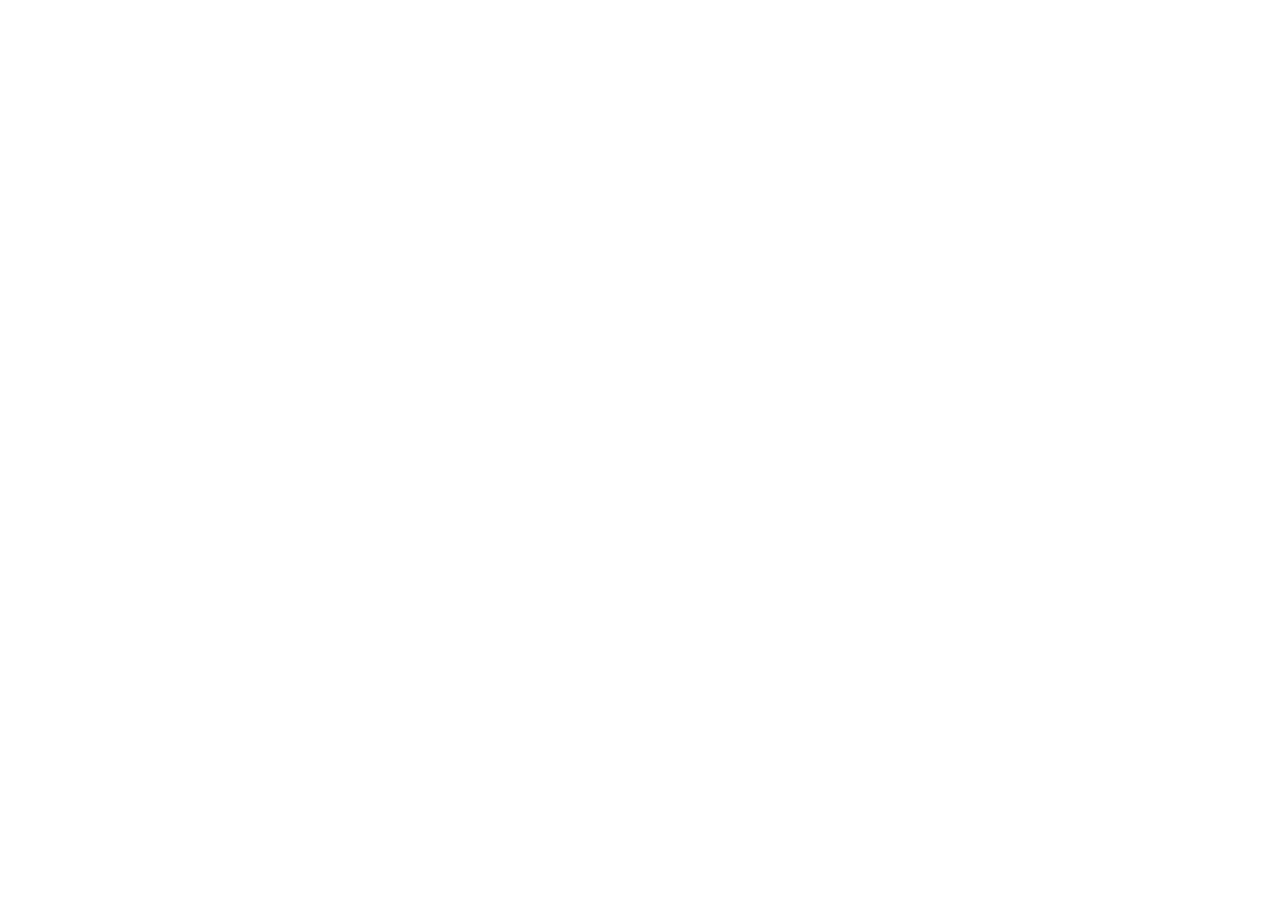
==== commit b44da5b8: "Update index.html" ====
--- a/index.html
+++ b/index.html
@@ -14,406 +14,3 @@
   <link rel="stylesheet" href="https://cloudflare.com">
 
   <style>
-    /* ==========================================================================
-       VARIABLES Y RESET
-       ========================================================================== */
-    :root {
-      --bg-crema: #F9F6F0;
-      --txt-principal: #1A1A1A;
-      --txt-secundario: #2C2C2C;
-      --bg-bloque-inbound: #EBE7DE;
-      --lineas: #CCCCCC;
-      
-      --fuente-serif: 'Playfair Display', Georgia, serif;
-      --fuente-sans: 'Inter', Helvetica, sans-serif;
-      --max-width-editorial: 680px;
-    }
-
-    * {
-      box-sizing: border-box;
-      margin: 0;
-      padding: 0;
-    }
-
-    html {
-      scroll-behavior: smooth;
-    }
-
-    body {
-      background-color: var(--bg-crema);
-      color: var(--txt-principal);
-      font-family: var(--fuente-sans);
-      line-height: 1.6;
-      -webkit-font-smoothing: antialiased;
-    }
-
-    /* ==========================================================================
-       COMPONENTES GLOBALES Y BOTONES
-       ========================================================================== */
-    h1, h2, h3, h4 {
-      font-family: var(--fuente-serif);
-      font-weight: 600;
-    }
-
-    h1 em, h2 em, h3 em {
-      font-style: italic;
-    }
-
-    a {
-      color: inherit;
-      text-decoration: none;
-    }
-
-    .container {
-      width: 100%;
-      max-width: 1100px;
-      margin: 0 auto;
-      padding: 0 24px;
-    }
-
-    /* Sistema de botones con intencionalidad clara */
-    .btn {
-      display: inline-flex;
-      align-items: center;
-      justify-content: center;
-      padding: 14px 28px;
-      font-family: var(--fuente-sans);
-      font-size: 0.95rem;
-      font-weight: 500;
-      border: 1px solid var(--txt-principal);
-      cursor: pointer;
-      transition: all 0.25s ease;
-      background: transparent;
-      color: var(--txt-principal);
-    }
-
-    /* Botón Email: Estilo Sólido Oscuro */
-    .btn-email {
-      background-color: var(--txt-principal);
-      color: var(--bg-crema);
-    }
-    
-    .btn-email:hover {
-      background-color: #333333;
-      transform: translateY(-2px);
-    }
-
-    /* Botón WhatsApp: Estilo Outline Limpio */
-    .btn-wa {
-      background-color: transparent;
-      color: var(--txt-principal);
-    }
-
-    .btn-wa:hover {
-      background-color: var(--txt-principal);
-      color: var(--bg-crema);
-      transform: translateY(-2px);
-    }
-
-    /* ==========================================================================
-       NAVEGACIÓN (RESPONSIVE)
-       ========================================================================== */
-    .header-nav {
-      position: sticky;
-      top: 0;
-      background-color: rgba(249, 246, 240, 0.95);
-      border-bottom: 1px solid var(--lineas);
-      z-index: 900;
-    }
-
-    .nav-container {
-      display: flex;
-      justify-content: space-between;
-      align-items: center;
-      height: 70px;
-    }
-
-    .logo {
-      font-family: var(--fuente-serif);
-      font-size: 1.3rem;
-      font-weight: 600;
-      letter-spacing: 1px;
-    }
-
-    .menu-toggle {
-      display: none;
-      background: none;
-      border: none;
-      font-size: 1.4rem;
-      cursor: pointer;
-      color: var(--txt-principal);
-    }
-
-    .nav-menu {
-      display: flex;
-      gap: 32px;
-      list-style: none;
-    }
-
-    .nav-link {
-      font-size: 0.9rem;
-      font-weight: 500;
-      position: relative;
-    }
-
-    .nav-link::after {
-      content: '';
-      position: absolute;
-      width: 100%;
-      transform: scaleX(0);
-      height: 1px;
-      bottom: -4px;
-      left: 0;
-      background-color: var(--txt-principal);
-      transform-origin: bottom right;
-      transition: transform 0.25s ease-out;
-    }
-
-    .nav-link:hover::after {
-      transform: scaleX(1);
-      transform-origin: bottom left;
-    }
-
-    /* ==========================================================================
-       SECCIÓN 1: HERO
-       ========================================================================== */
-    .hero-section {
-      padding: 100px 0 80px 0;
-      text-align: center;
-      border-bottom: 1px solid var(--lineas);
-    }
-
-    .hero-content {
-      max-width: 800px;
-      margin: 0 auto;
-    }
-
-    .hero-title {
-      font-size: 3rem;
-      line-height: 1.2;
-      margin-bottom: 24px;
-    }
-
-    .hero-subtitle {
-      font-size: 1.1rem;
-      color: var(--txt-secundario);
-      max-width: 600px;
-      margin: 0 auto 40px auto;
-    }
-
-    .hero-svg-container {
-      margin-top: 50px;
-    }
-
-    .hero-svg-container svg {
-      stroke: var(--txt-principal);
-    }
-
-    /* ==========================================================================
-       SECCIÓN 2: DUAL (EL NEXO DE BIFURCACIÓN)
-       ========================================================================== */
-    .dual-section {
-      padding: 80px 0;
-      border-bottom: 1px solid var(--lineas);
-    }
-
-    .section-title {
-      text-align: center;
-      font-size: 2.2rem;
-      margin-bottom: 48px;
-    }
-
-    .dual-grid {
-      display: grid;
-      grid-template-columns: 1fr 1fr;
-      gap: 40px;
-    }
-
-    .dual-card {
-      border: 1px solid var(--txt-principal);
-      padding: 40px;
-      display: flex;
-      flex-direction: column;
-      justify-content: space-between;
-      background-color: transparent;
-    }
-
-    .card-icon {
-      font-size: 2rem;
-      margin-bottom: 24px;
-      color: var(--txt-secundario);
-    }
-
-    .dual-card h3 {
-      font-size: 1.6rem;
-      margin-bottom: 16px;
-    }
-
-    .dual-card p {
-      font-size: 1rem;
-      color: var(--txt-secundario);
-      margin-bottom: 32px;
-      flex-grow: 1;
-    }
-
-    /* ==========================================================================
-       SECCIÓN 3: VERTICAL A (INSTITUCIONAL / COMUNIDAD)
-       ========================================================================== */
-    .vertical-a-section {
-      padding: 80px 0;
-      border-bottom: 1px solid var(--lineas);
-    }
-
-    .vertical-layout {
-      display: grid;
-      grid-template-columns: 1fr 1fr;
-      gap: 60px;
-      align-items: start;
-    }
-
-    .badge-ley {
-      display: inline-block;
-      border: 1px solid var(--txt-principal);
-      padding: 6px 12px;
-      font-size: 0.75rem;
-      text-transform: uppercase;
-      letter-spacing: 1px;
-      margin-bottom: 20px;
-      font-weight: 600;
-    }
-
-    .vertical-content h2 {
-      font-size: 2.2rem;
-      margin-bottom: 24px;
-    }
-
-    .program-box {
-      margin-top: 32px;
-      padding-left: 20px;
-      border-left: 2px solid var(--txt-principal);
-    }
-
-    .program-box h4 {
-      font-size: 1.2rem;
-      margin-bottom: 8px;
-    }
-
-    .program-box p {
-      color: var(--txt-secundario);
-      font-size: 0.95rem;
-      margin-bottom: 20px;
-    }
-
-    /* Estilos de Formulario */
-    .form-box {
-      border: 1px solid var(--txt-principal);
-      padding: 40px;
-    }
-
-    .form-box h3 {
-      font-size: 1.4rem;
-      margin-bottom: 24px;
-    }
-
-    .form-group {
-      margin-bottom: 20px;
-    }
-
-    .form-group label {
-      display: block;
-      font-size: 0.85rem;
-      font-weight: 500;
-      margin-bottom: 6px;
-      text-transform: uppercase;
-      letter-spacing: 0.5px;
-    }
-
-    .form-group input,
-    .form-group textarea {
-      width: 100%;
-      padding: 12px;
-      border: 1px solid var(--lineas);
-      background-color: transparent;
-      color: var(--txt-principal);
-      font-family: var(--fuente-sans);
-      font-size: 0.95rem;
-    }
-
-    .form-group input:focus,
-    .form-group textarea:focus {
-      outline: none;
-      border-color: var(--txt-principal);
-    }
-
-    .form-message {
-      margin-top: 16px;
-      padding: 12px;
-      border: 1px solid #2e7d32;
-      color: #2e7d32;
-      font-size: 0.9rem;
-      display: none;
-    }
-
-    /* ==========================================================================
-       SECCIÓN 4: VERTICAL B (CLÍNICA INDIVIDUAL)
-       ========================================================================== */
-    .vertical-b-section {
-      padding: 100px 0;
-      border-bottom: 1px solid var(--lineas);
-      text-align: center;
-    }
-
-    .clinica-container {
-      max-width: 800px;
-      margin: 0 auto;
-    }
-
-    .vertical-b-section h2 {
-      font-size: 2.5rem;
-      line-height: 1.3;
-      margin-bottom: 40px;
-    }
-
-    .points-list {
-      display: flex;
-      justify-content: center;
-      gap: 40px;
-      list-style: none;
-      margin-bottom: 48px;
-      flex-wrap: wrap;
-    }
-
-    .point-item {
-      font-family: var(--fuente-serif);
-      font-size: 1.3rem;
-      font-style: italic;
-      position: relative;
-    }
-
-    .point-item::after {
-      content: '•';
-      position: absolute;
-      right: -24px;
-      color: var(--lineas);
-    }
-
-    .point-item:last-child::after {
-      content: '';
-    }
-
-    /* ==========================================================================
-       SECCIÓN 5: BITÁCORA (BLOG EDITORIAL MODO TOGGLE)
-       ========================================================================== */
-    .bitacora-section {
-      padding: 80px 0;
-      border-bottom: 1px solid var(--lineas);
-    }
-
-    .blog-grid {
-      display: grid;
-      grid-template-columns: 1fr 1fr;
-      gap: 40px;
-      margin-bottom: 40px;
-    }
-
-    .blog-card {
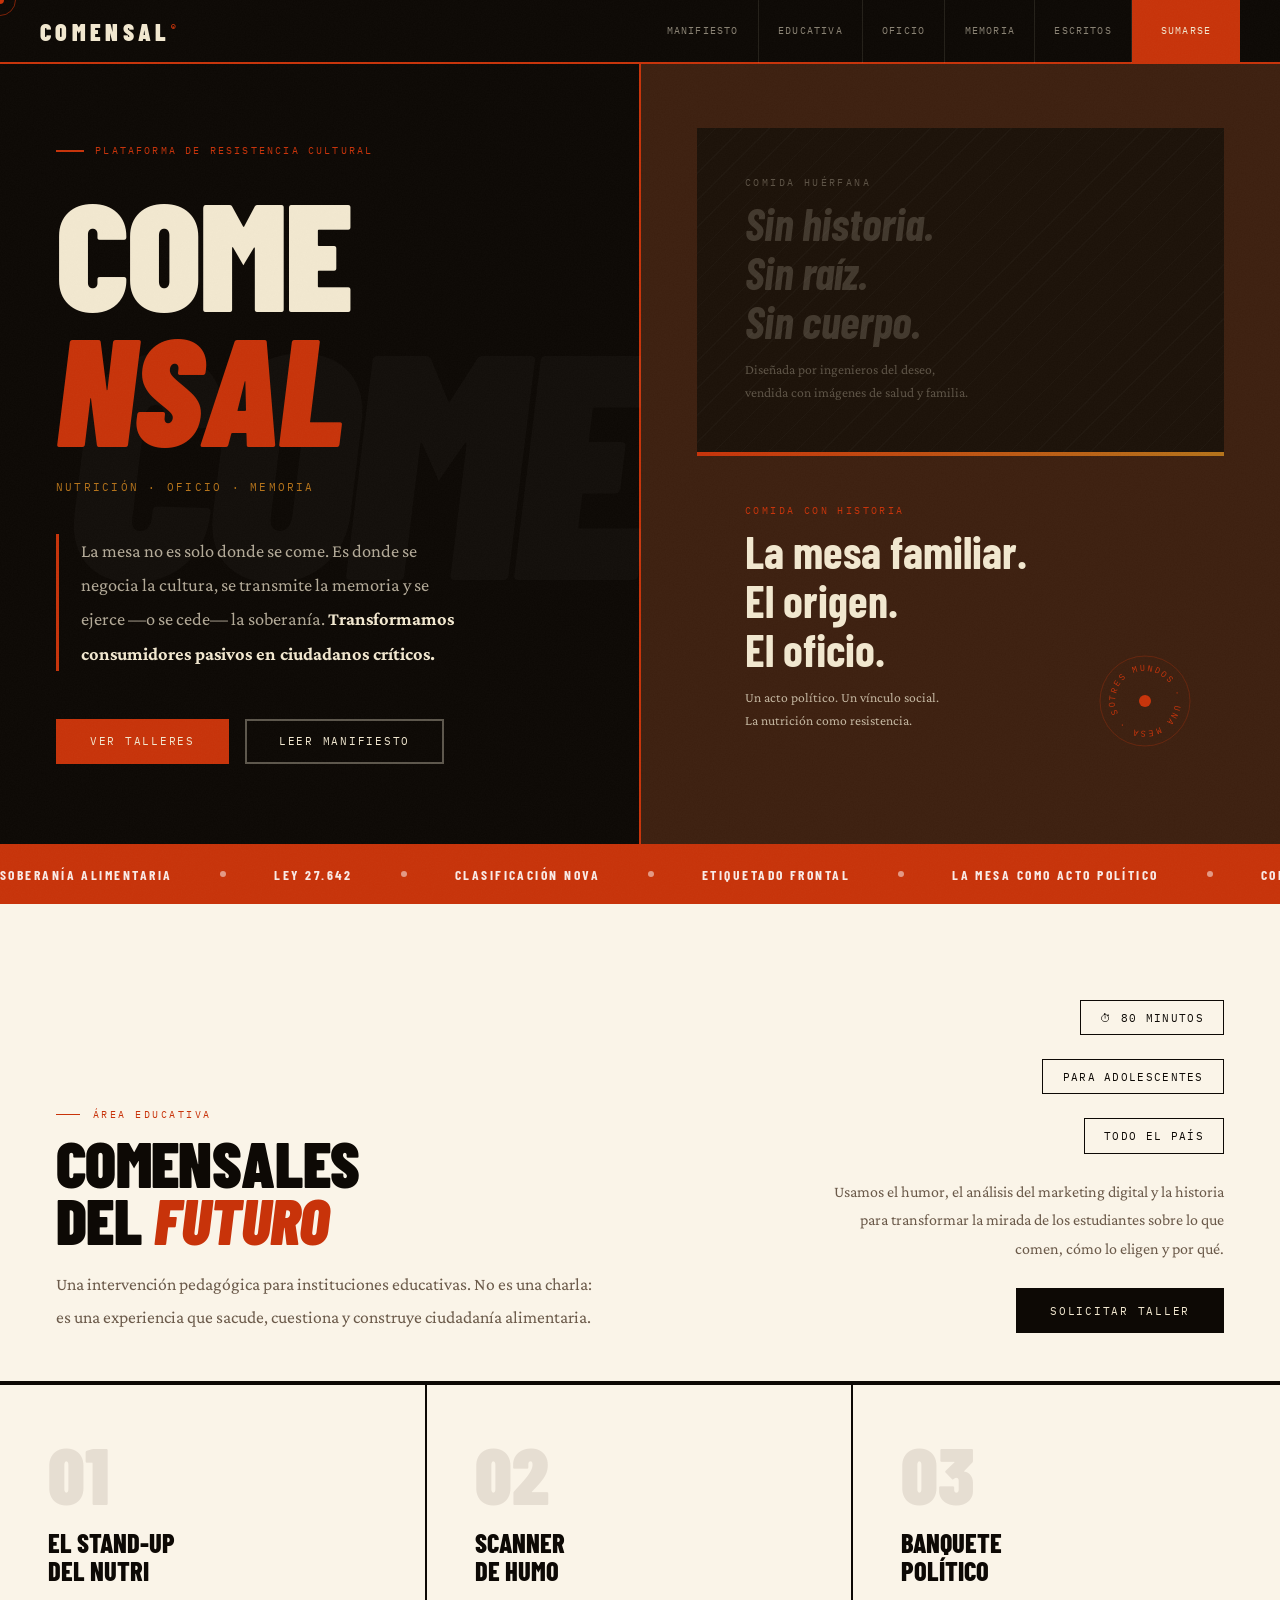
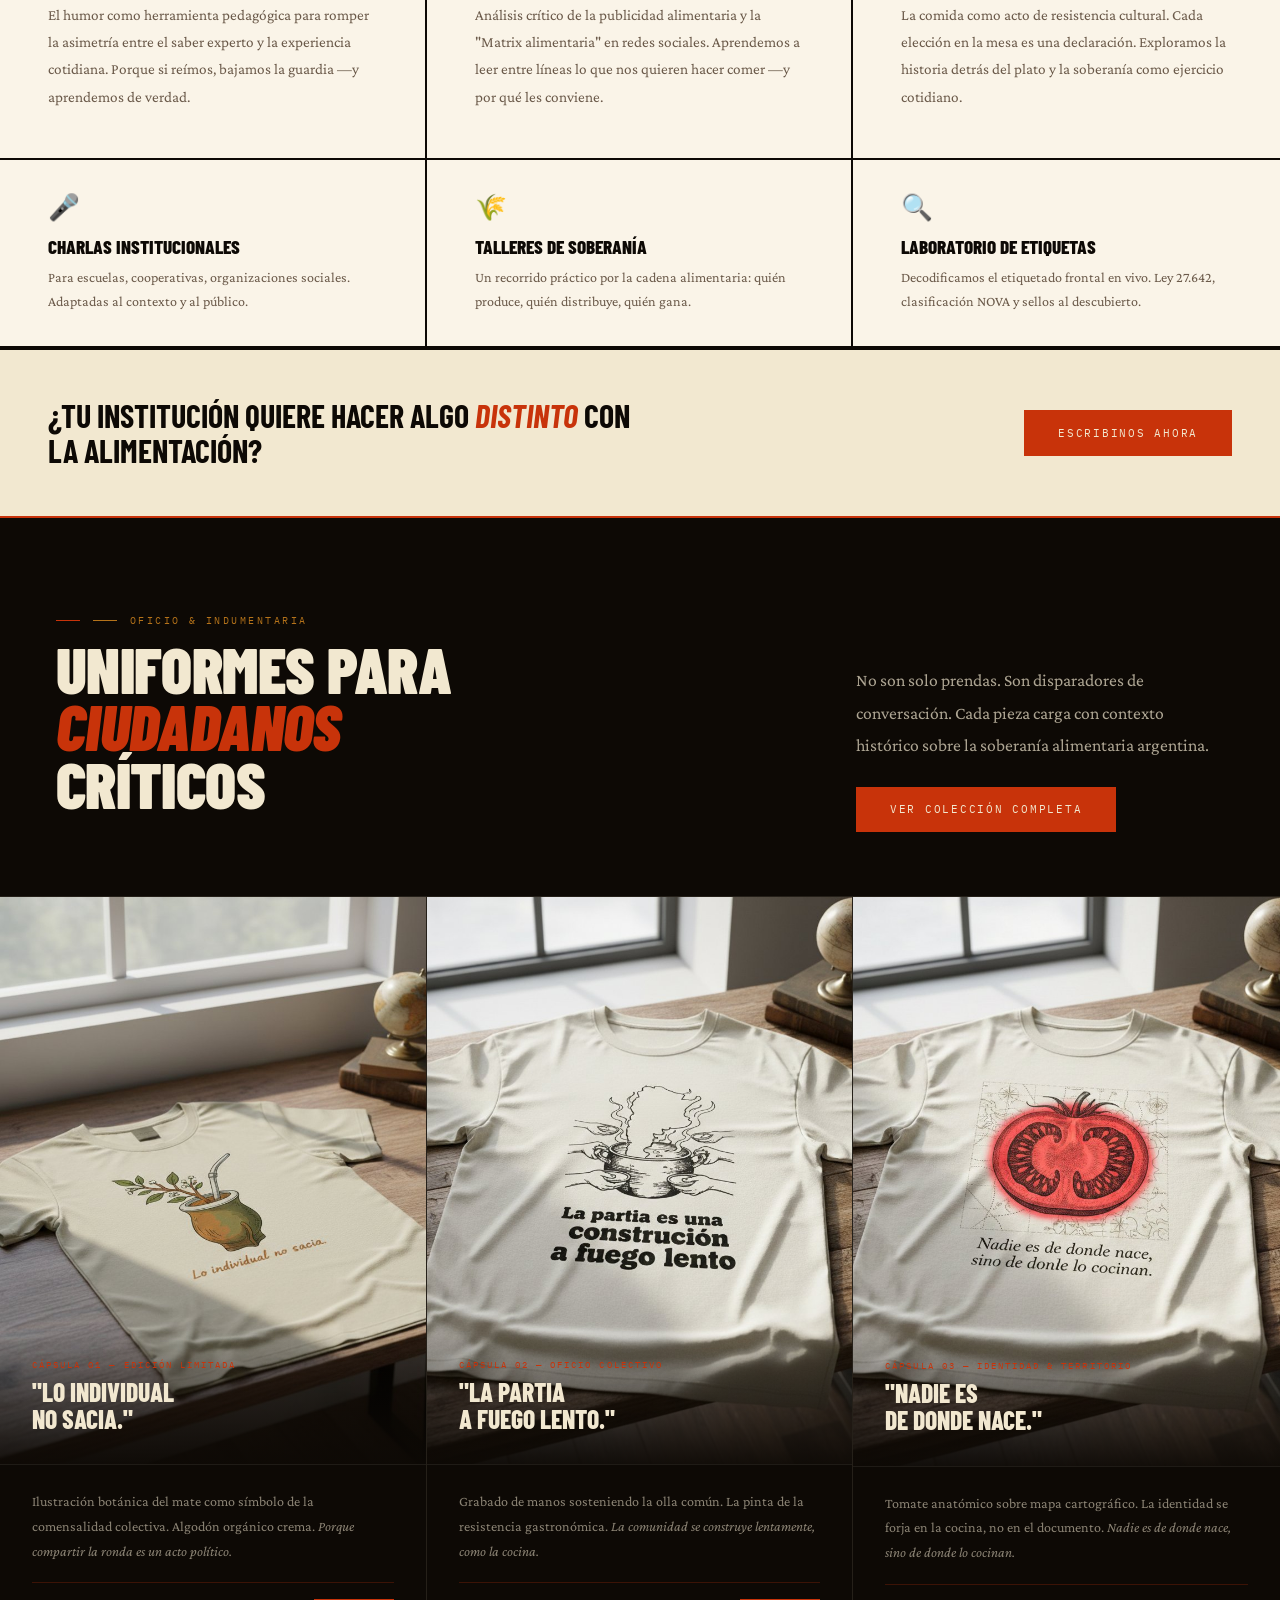
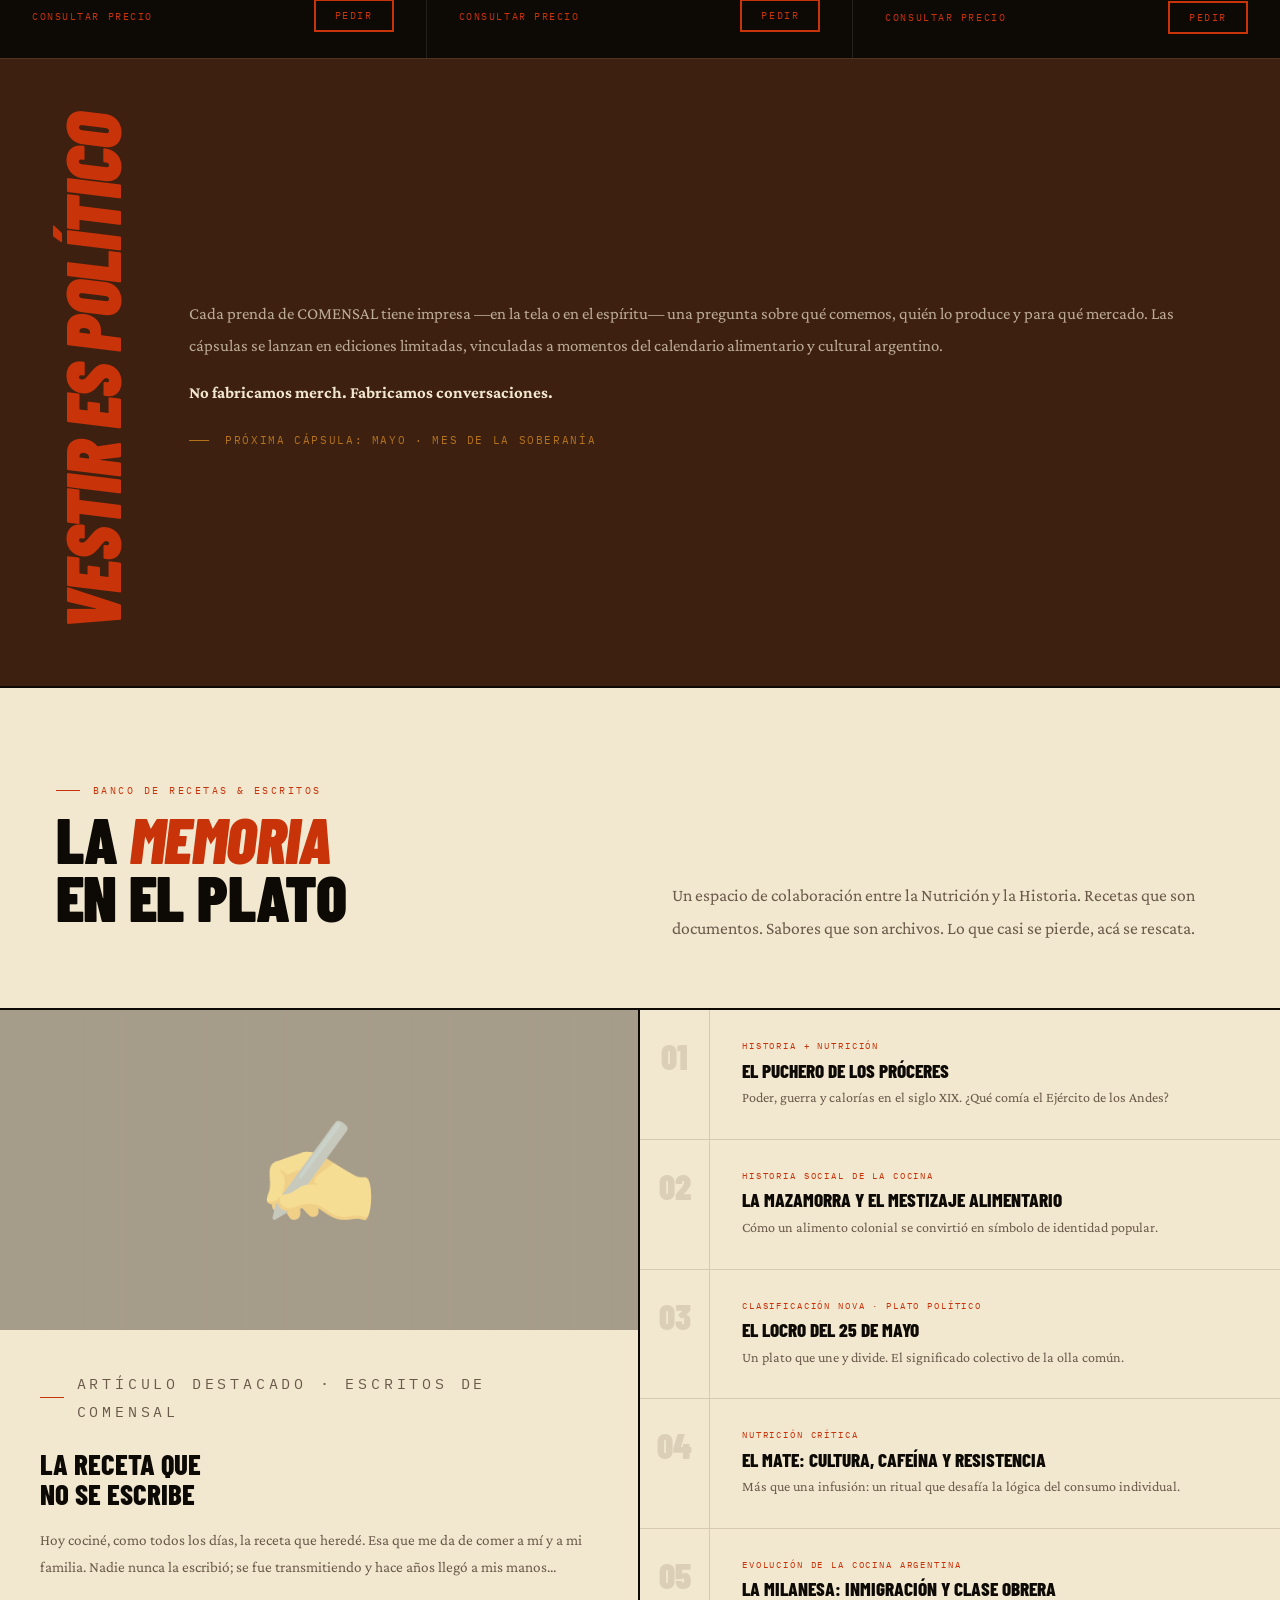
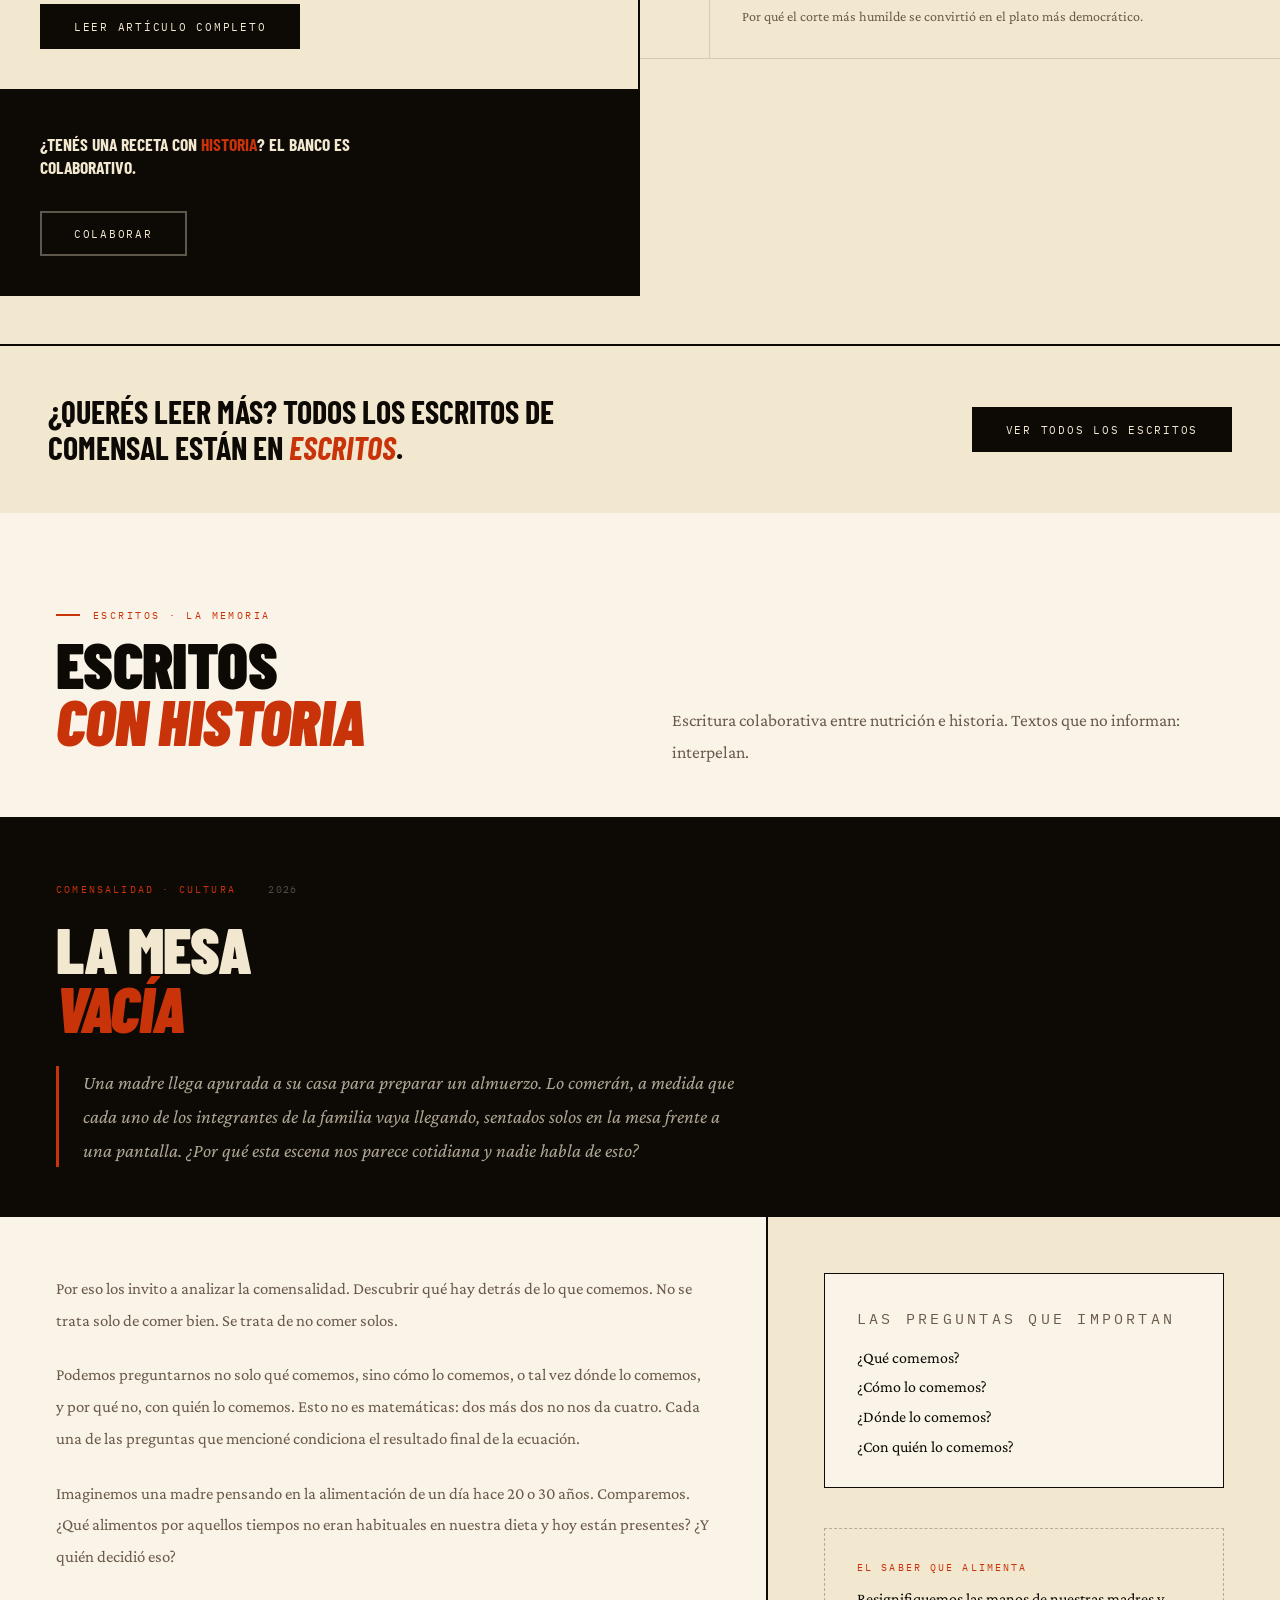
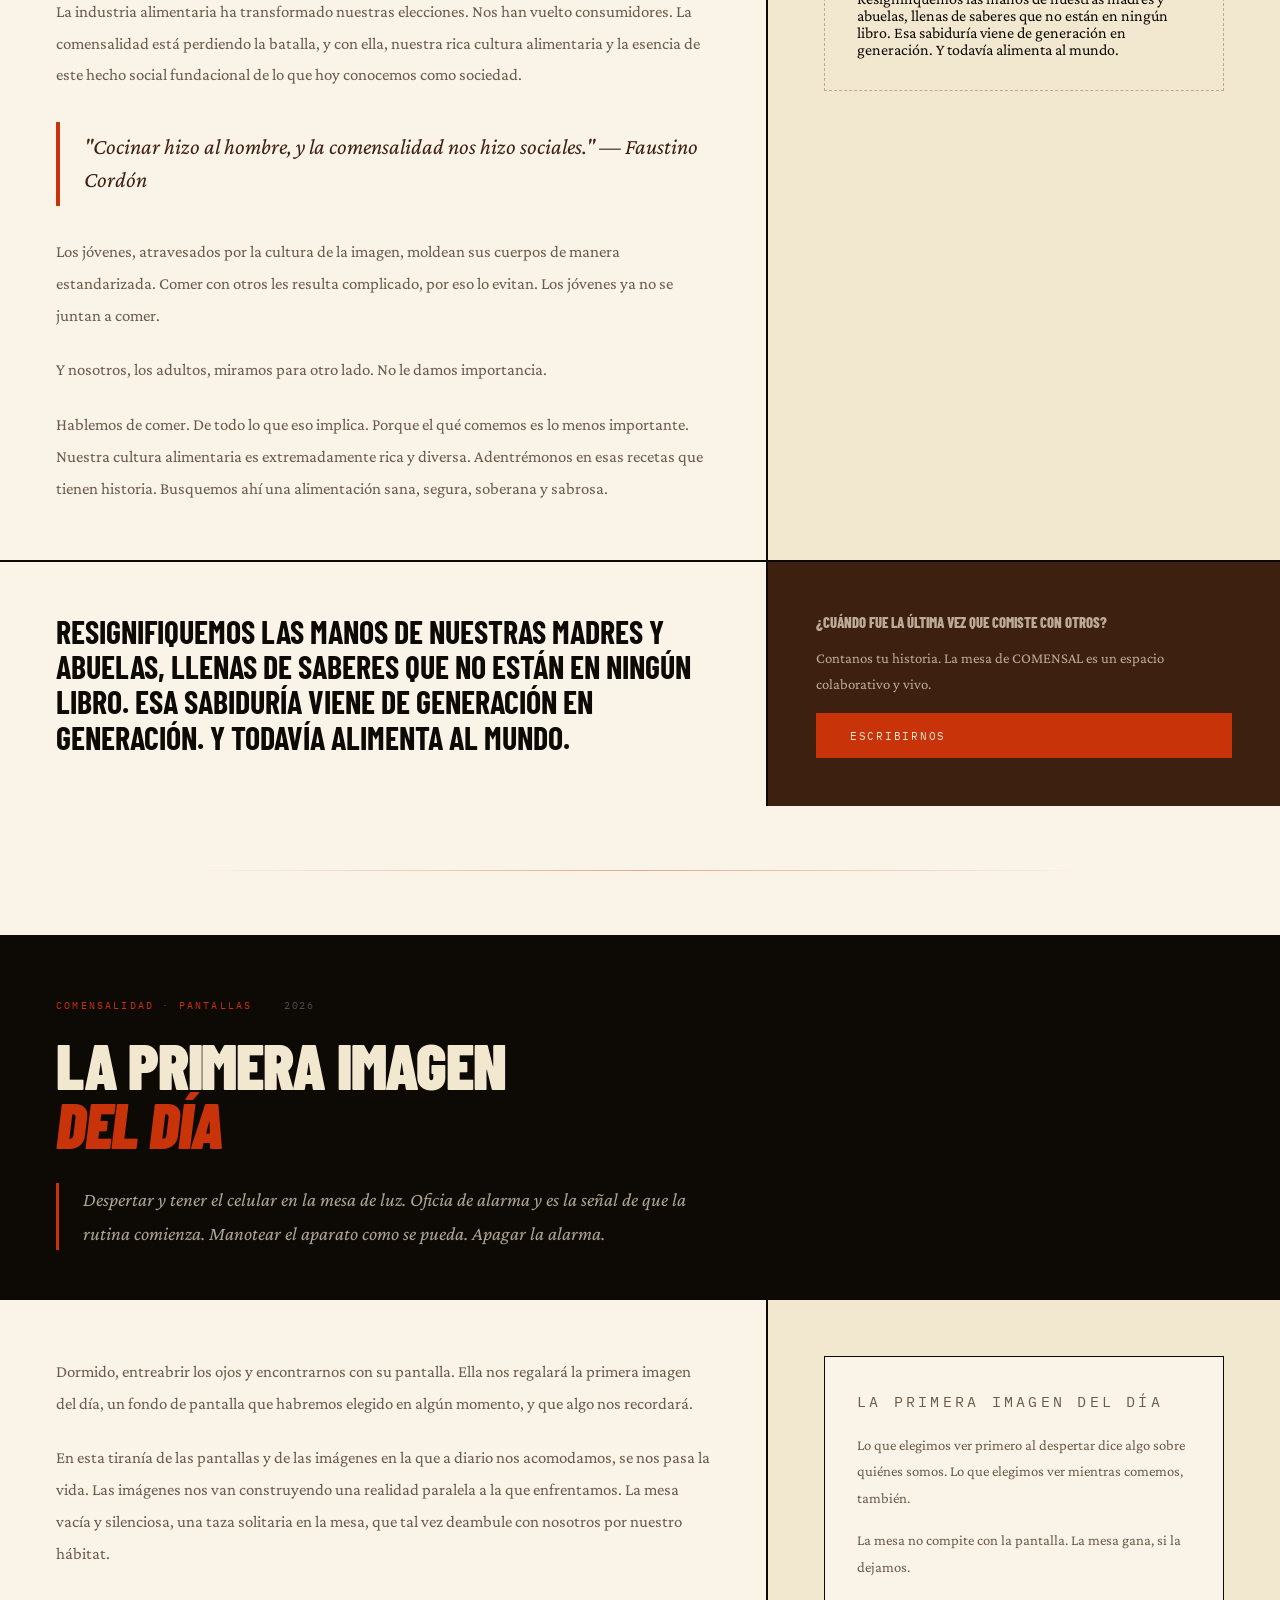
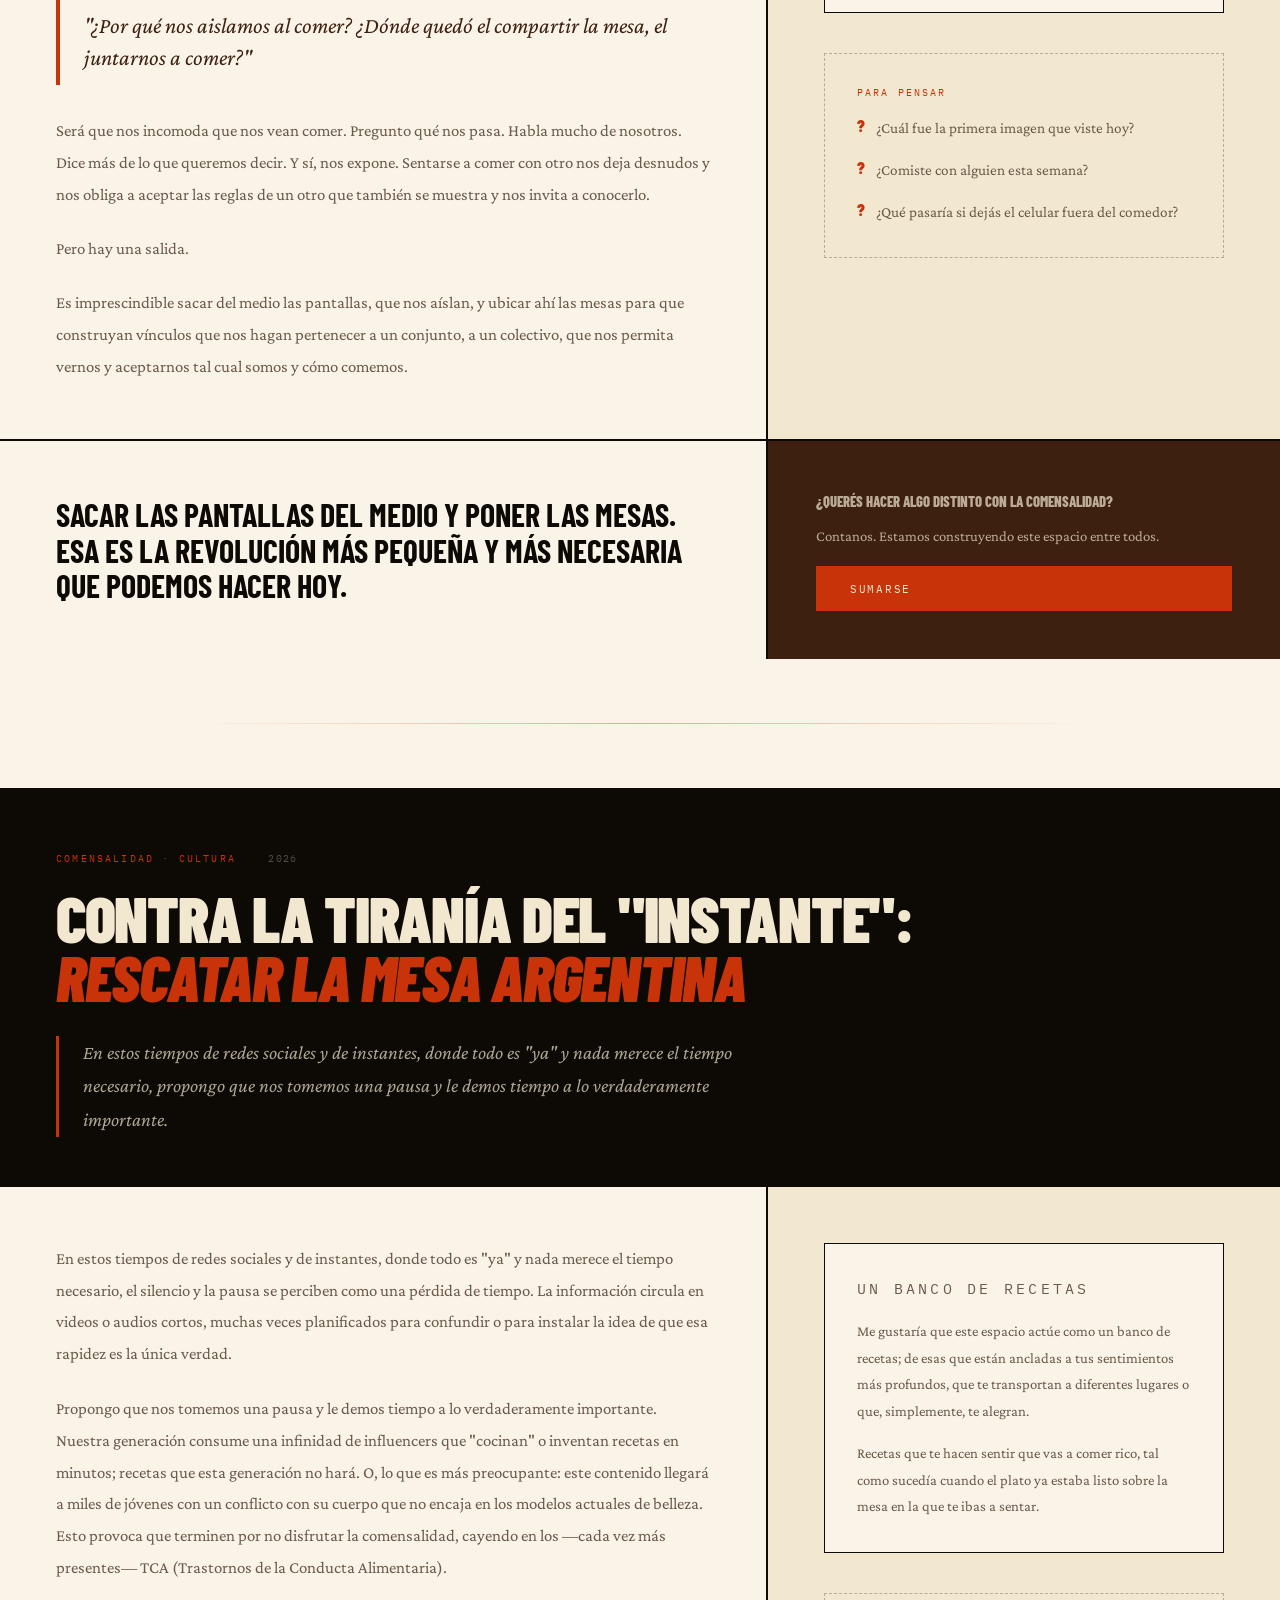
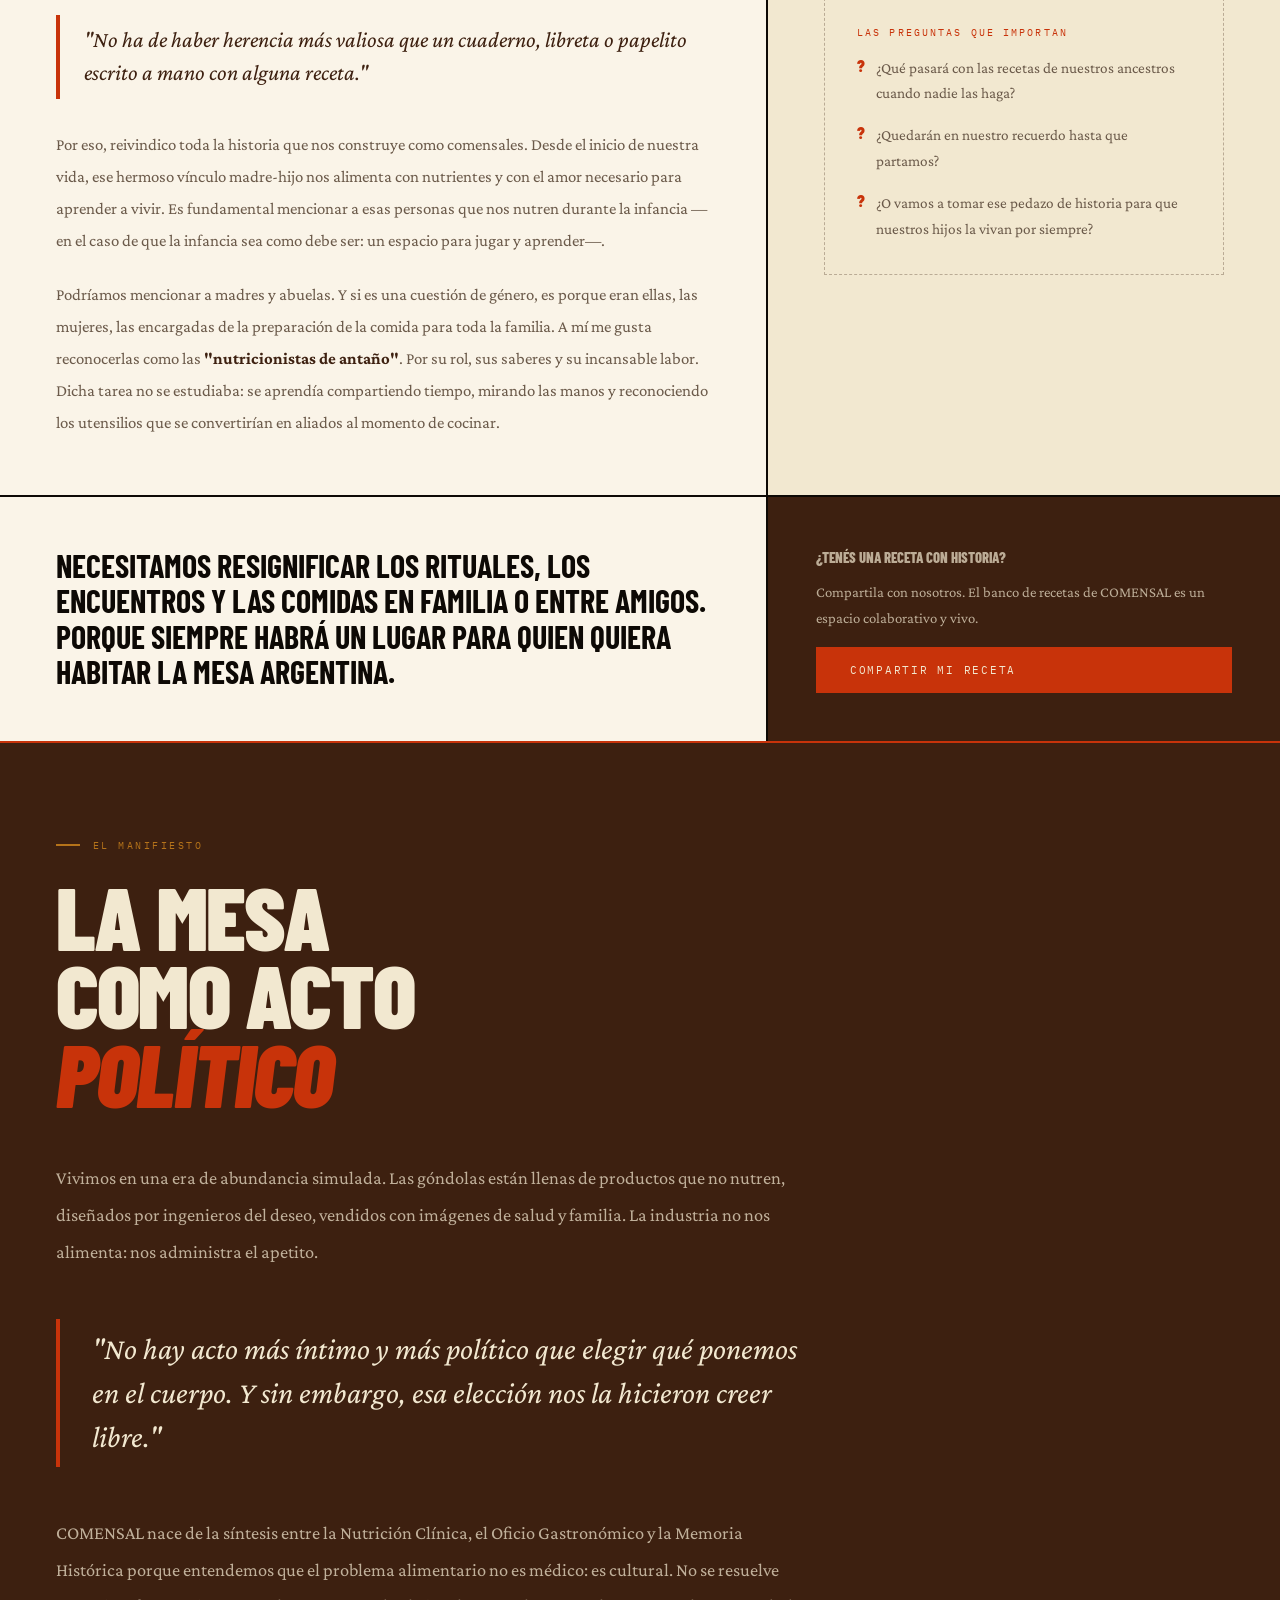
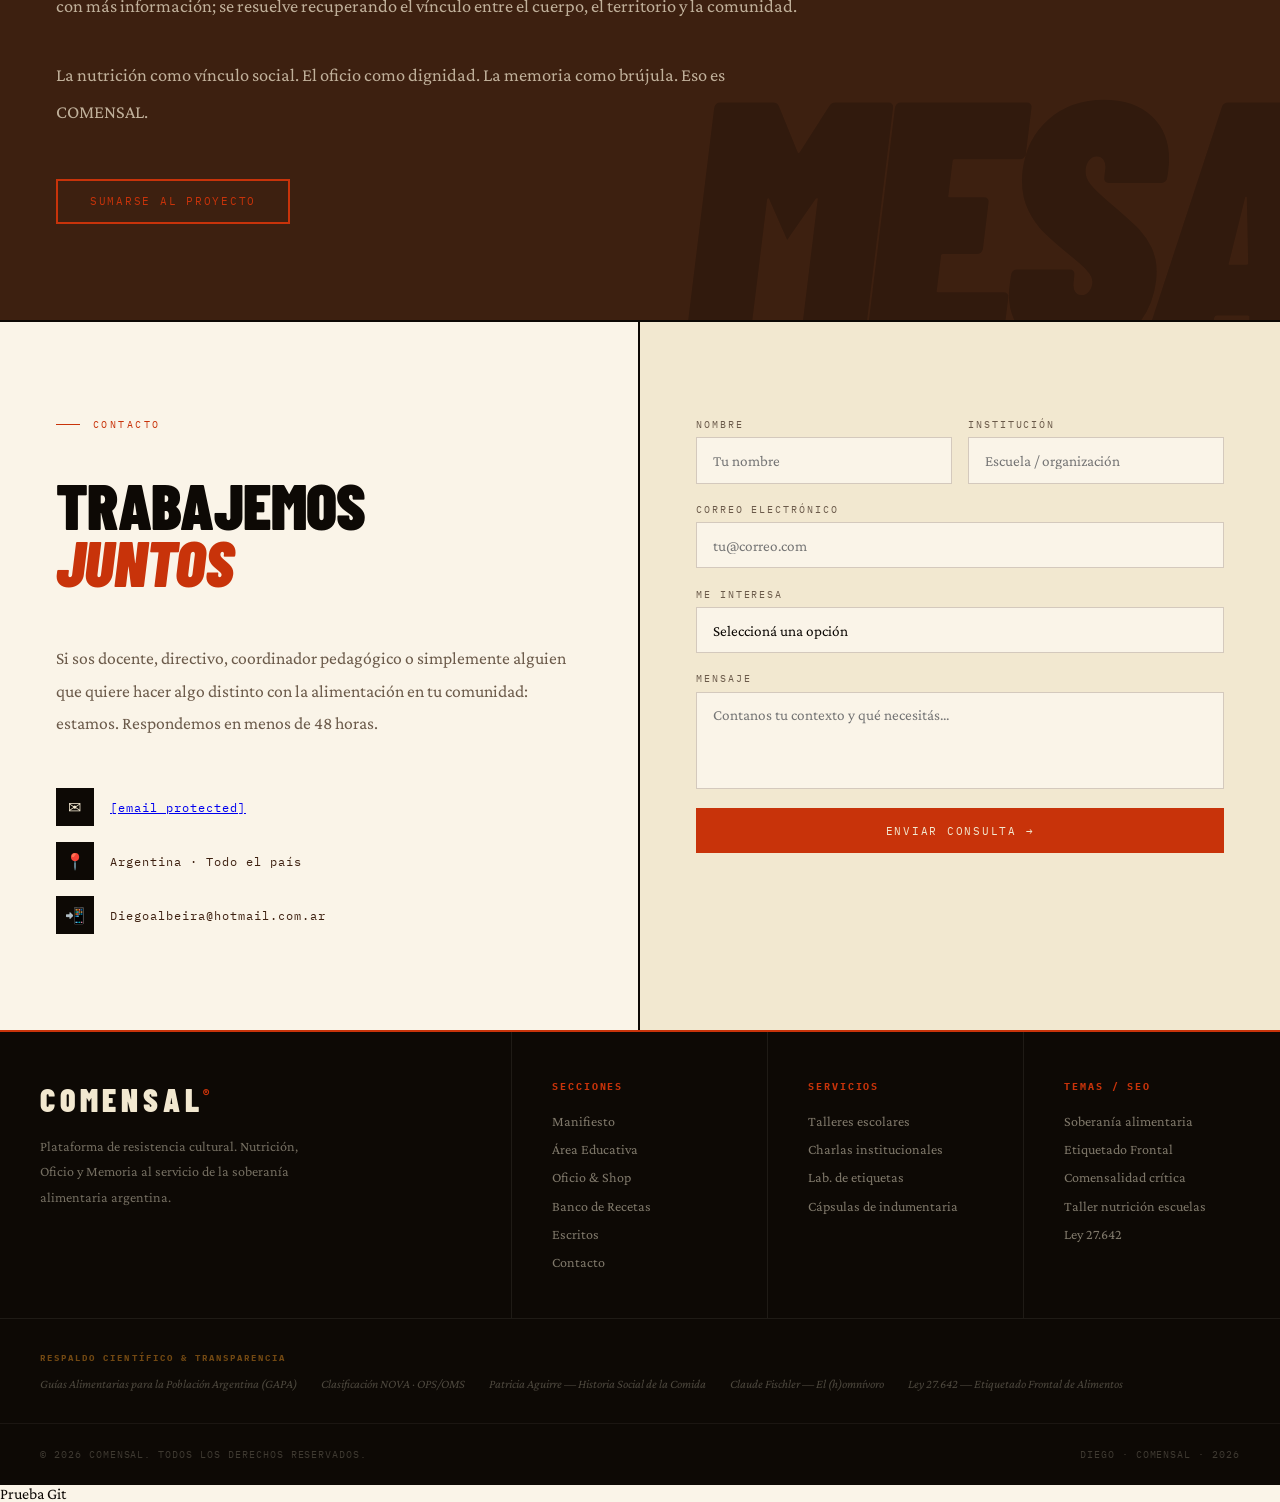
==== commit d8b49dd3: "Update print statement from 'Hello' to 'Goodbye'" ====
--- a/index.html
+++ b/index.html
@@ -1,16 +1,748 @@
+
 <!DOCTYPE html>
 <html lang="es">
 <head>
-  <meta charset="UTF-8">
-  <meta name="viewport" content="width=device-width, initial-scale=1.0">
-  <title>COMENSAL — Nutrición, Oficio y Memoria</title>
-  
-  <!-- Google Fonts: Playfair Display (Serif) e Inter (Sans-serif) -->
-  <link rel="preconnect" href="https://googleapis.com">
-  <link rel="preconnect" href="https://gstatic.com" crossorigin>
-  <link href="https://googleapis.com/css2?family=Inter:wght@400;500;600&family=Playfair+Display:ital,wght@0,400;0,600;1,400&display=swap" rel="stylesheet">
-  
-  <!-- FontAwesome 6 para íconos minimalistas -->
-  <link rel="stylesheet" href="https://cloudflare.com">
-
-  <style>
+<meta charset="UTF-8">
+<meta name="viewport" content="width=device-width, initial-scale=1.0">
+<title>COMENSAL — Nutrición, Oficio y Memoria</title>
+<meta name="description" content="Plataforma de resistencia cultural. Transformamos consumidores pasivos en ciudadanos críticos. Soberanía alimentaria, talleres para escuelas, etiquetado frontal Argentina, Ley 27.642.">
+<meta name="keywords" content="Soberanía alimentaria, Etiquetado Frontal Argentina, Comensalidad crítica, Taller de nutrición para escuelas, Ley 27.642">
+<link rel="preconnect" href="https://fonts.googleapis.com">
+<link href="https://fonts.googleapis.com/css2?family=Barlow+Condensed:ital,wght@0,400;0,600;0,700;0,800;0,900;1,700;1,900&family=Crimson+Pro:ital,wght@0,300;0,400;0,600;1,300;1,400;1,600&family=IBM+Plex+Mono:wght@400;500&display=swap" rel="stylesheet">
+
+<link rel="stylesheet" href="assets/css/comensal.css">
+</head>
+<body>
+
+<div class="cursor-dot" id="cursorDot"></div>
+<div class="cursor-ring" id="cursorRing"></div>
+
+<!-- NAV -->
+<nav id="navbar">
+  <a href="#home" class="nav-logo">COMENSAL<sup>®</sup></a>
+  <ul class="nav-links" id="navLinks">
+    <li><a href="#home">Manifiesto</a></li>
+    <li><a href="#educativa">Educativa</a></li>
+    <li><a href="#oficio">Oficio</a></li>
+    <li><a href="#recetas">Memoria</a></li>
+    <li><a href="#escritos">Escritos</a></li>
+    <li><a href="#contacto">Sumarse</a></li>
+  </ul>
+  <div class="nav-burger" id="navBurger" onclick="toggleNav()">
+    <span></span><span></span><span></span>
+  </div>
+</nav>
+
+<!-- HERO -->
+<section id="home">
+  <div class="hero-bg-text">COMENSAL</div>
+  <div class="hero-main">
+    <div class="hero-col">
+      <p class="stamp">Plataforma de resistencia cultural</p>
+      <h1 class="hero-h1">COME<em>NSAL</em></h1>
+      <p class="hero-slogan">Nutrición · Oficio · Memoria</p>
+      <p class="hero-manifiesto">La mesa no es solo donde se come. Es donde se negocia la cultura, se transmite la memoria y se ejerce —o se cede— la soberanía. <strong>Transformamos consumidores pasivos en ciudadanos críticos.</strong></p>
+      <div class="hero-ctas">
+        <a href="#educativa" class="btn btn-fill">Ver talleres</a>
+        <a href="#manifiesto" class="btn btn-outline">Leer manifiesto</a>
+      </div>
+    </div>
+    <div class="hero-divider-v"></div>
+    <div class="hero-col hero-col-right">
+      <div class="contrast-block">
+        <div class="contrast-top">
+          <span class="contrast-label label-huerfana">Comida huérfana</span>
+          <p class="contrast-text text-huerfana">Sin historia.<br>Sin raíz.<br>Sin cuerpo.</p>
+          <p class="contrast-sub sub-huerfana">Diseñada por ingenieros del deseo,<br>vendida con imágenes de salud y familia.</p>
+        </div>
+        <div class="contrast-sep"></div>
+        <div class="contrast-bottom">
+          <span class="contrast-label label-historia">Comida con historia</span>
+          <p class="contrast-text text-historia">La mesa familiar.<br>El origen.<br>El oficio.</p>
+          <p class="contrast-sub sub-historia">Un acto político. Un vínculo social.<br>La nutrición como resistencia.</p>
+          <div class="badge-spin">
+            <svg viewBox="0 0 100 100">
+              <defs><path id="circle" d="M 50,50 m -30,0 a 30,30 0 1,1 60,0 a 30,30 0 1,1 -60,0"/></defs>
+              <circle cx="50" cy="50" r="45" fill="none" stroke="rgba(200,51,10,0.3)" stroke-width="1"/>
+              <circle cx="50" cy="50" r="6" fill="#C8330A"/>
+              <text font-size="8.5" font-family="IBM Plex Mono, monospace" fill="#C8330A" letter-spacing="2">
+                <textPath href="#circle">TRES MUNDOS · UNA MESA · SOBERANÍA ·</textPath>
+              </text>
+            </svg>
+          </div>
+        </div>
+      </div>
+    </div>
+  </div>
+  <div class="hero-ticker" aria-hidden="true">
+    <div class="ticker-track">
+      <span>Soberanía Alimentaria</span><span class="dot"></span><span>Ley 27.642</span><span class="dot"></span><span>Clasificación NOVA</span><span class="dot"></span><span>Etiquetado Frontal</span><span class="dot"></span><span>La Mesa como Acto Político</span><span class="dot"></span><span>Comensalidad Crítica</span><span class="dot"></span><span>GAPA · OPS · OMS</span><span class="dot"></span><span>Soberanía Alimentaria</span><span class="dot"></span><span>Ley 27.642</span><span class="dot"></span><span>Clasificación NOVA</span><span class="dot"></span><span>Etiquetado Frontal</span><span class="dot"></span><span>La Mesa como Acto Político</span><span class="dot"></span><span>Comensalidad Crítica</span><span class="dot"></span><span>GAPA · OPS · OMS</span><span class="dot"></span>
+    </div>
+  </div>
+</section>
+
+<!-- EDUCATIVA -->
+<section id="educativa">
+  <div class="edu-header">
+    <div class="sr">
+      <p class="sec-label">Área educativa</p>
+      <h2 class="sec-title">COMENSALES<br>DEL <em>FUTURO</em></h2>
+      <p class="sec-body">Una intervención pedagógica para instituciones educativas. No es una charla: es una experiencia que sacude, cuestiona y construye ciudadanía alimentaria.</p>
+    </div>
+    <div class="edu-header-right sr sr-d2">
+      <div class="edu-pill">⏱ 80 minutos</div>
+      <div class="edu-pill">Para adolescentes</div>
+      <div class="edu-pill">Todo el país</div>
+      <p>Usamos el humor, el análisis del marketing digital y la historia para transformar la mirada de los estudiantes sobre lo que comen, cómo lo eligen y por qué.</p>
+      <a href="#contacto" class="btn btn-dark">Solicitar taller</a>
+    </div>
+  </div>
+  <div class="ejes-grid">
+    <div class="eje sr">
+      <div class="eje-num">01</div>
+      <h3 class="eje-title">El Stand-up<br>del Nutri</h3>
+      <p class="eje-body">El humor como herramienta pedagógica para romper la asimetría entre el saber experto y la experiencia cotidiana. Porque si reímos, bajamos la guardia —y aprendemos de verdad.</p>
+      <span class="eje-arrow">→</span>
+    </div>
+    <div class="eje sr sr-d1">
+      <div class="eje-num">02</div>
+      <h3 class="eje-title">Scanner<br>de Humo</h3>
+      <p class="eje-body">Análisis crítico de la publicidad alimentaria y la "Matrix alimentaria" en redes sociales. Aprendemos a leer entre líneas lo que nos quieren hacer comer —y por qué les conviene.</p>
+      <span class="eje-arrow">→</span>
+    </div>
+    <div class="eje sr sr-d2">
+      <div class="eje-num">03</div>
+      <h3 class="eje-title">Banquete<br>Político</h3>
+      <p class="eje-body">La comida como acto de resistencia cultural. Cada elección en la mesa es una declaración. Exploramos la historia detrás del plato y la soberanía como ejercicio cotidiano.</p>
+      <span class="eje-arrow">→</span>
+    </div>
+  </div>
+  <div class="servicios-row">
+    <div class="servicio sr">
+      <div class="servicio-icon">🎤</div>
+      <div class="servicio-name">Charlas Institucionales</div>
+      <div class="servicio-desc">Para escuelas, cooperativas, organizaciones sociales. Adaptadas al contexto y al público.</div>
+    </div>
+    <div class="servicio sr sr-d1">
+      <div class="servicio-icon">🌾</div>
+      <div class="servicio-name">Talleres de Soberanía</div>
+      <div class="servicio-desc">Un recorrido práctico por la cadena alimentaria: quién produce, quién distribuye, quién gana.</div>
+    </div>
+    <div class="servicio sr sr-d2">
+      <div class="servicio-icon">🔍</div>
+      <div class="servicio-name">Laboratorio de Etiquetas</div>
+      <div class="servicio-desc">Decodificamos el etiquetado frontal en vivo. Ley 27.642, clasificación NOVA y sellos al descubierto.</div>
+    </div>
+  </div>
+  <div class="edu-cta-row sr">
+    <p>¿Tu institución quiere hacer algo <em>distinto</em> con la alimentación?</p>
+    <a href="#contacto" class="btn btn-fill">Escribinos ahora</a>
+  </div>
+</section>
+
+<!-- OFICIO -->
+<section id="oficio">
+  <div class="oficio-header">
+    <div class="sr">
+      <p class="sec-label" style="color:var(--ocre)"><span style="width:24px;height:1.5px;background:var(--ocre);display:block;"></span>Oficio &amp; Indumentaria</p>
+      <h2 class="sec-title on-dark">UNIFORMES PARA<br><em>CIUDADANOS</em><br>CRÍTICOS</h2>
+    </div>
+    <div class="sr sr-d2" style="align-self:end;">
+      <p class="sec-body on-dark">No son solo prendas. Son disparadores de conversación. Cada pieza carga con contexto histórico sobre la soberanía alimentaria argentina.</p><br>
+      <a href="#contacto" class="btn btn-fill" style="margin-top:.5rem;">Ver colección completa</a>
+    </div>
+  </div>
+
+  <div class="productos-grid">
+    <div class="producto sr">
+      <div class="producto-visual-img">
+        <img src="assets/img/remera-mate.png" alt="Remera Lo individual no sacia — mate ilustrado">
+        <div class="producto-overlay">
+          <span class="producto-tag">Cápsula 01 — Edición Limitada</span>
+          <h3 class="producto-name">"Lo individual<br>no sacia."</h3>
+        </div>
+      </div>
+      <div class="producto-caption">
+        <p>Ilustración botánica del mate como símbolo de la comensalidad colectiva. Algodón orgánico crema. <em>Porque compartir la ronda es un acto político.</em></p>
+        <div class="producto-meta">
+          <span class="producto-precio">Consultar precio</span>
+          <a href="#contacto" class="btn btn-tomate-outline" style="padding:.5rem 1.2rem;font-size:.6rem;">Pedir</a>
+        </div>
+      </div>
+    </div>
+
+    <div class="producto sr sr-d1">
+      <div class="producto-visual-img">
+        <img src="assets/img/remera-locro.png" alt="Remera La partia es una construcción a fuego lento">
+        <div class="producto-overlay">
+          <span class="producto-tag">Cápsula 02 — Oficio Colectivo</span>
+          <h3 class="producto-name">"La partia<br>a fuego lento."</h3>
+        </div>
+      </div>
+      <div class="producto-caption">
+        <p>Grabado de manos sosteniendo la olla común. La pinta de la resistencia gastronómica. <em>La comunidad se construye lentamente, como la cocina.</em></p>
+        <div class="producto-meta">
+          <span class="producto-precio">Consultar precio</span>
+          <a href="#contacto" class="btn btn-tomate-outline" style="padding:.5rem 1.2rem;font-size:.6rem;">Pedir</a>
+        </div>
+      </div>
+    </div>
+
+    <div class="producto sr sr-d2">
+      <div class="producto-visual-img">
+        <img src="assets/img/remera-tomate.png" alt="Remera Nadie es de donde nace sino de donde lo cocinan">
+        <div class="producto-overlay">
+          <span class="producto-tag">Cápsula 03 — Identidad &amp; Territorio</span>
+          <h3 class="producto-name">"Nadie es<br>de donde nace."</h3>
+        </div>
+      </div>
+      <div class="producto-caption">
+        <p>Tomate anatómico sobre mapa cartográfico. La identidad se forja en la cocina, no en el documento. <em>Nadie es de donde nace, sino de donde lo cocinan.</em></p>
+        <div class="producto-meta">
+          <span class="producto-precio">Consultar precio</span>
+          <a href="#contacto" class="btn btn-tomate-outline" style="padding:.5rem 1.2rem;font-size:.6rem;">Pedir</a>
+        </div>
+      </div>
+    </div>
+  </div>
+
+  <div class="oficio-manifiesto sr">
+    <div class="oficio-quote">Vestir es político</div>
+    <div>
+      <p class="oficio-body">Cada prenda de COMENSAL tiene impresa —en la tela o en el espíritu— una pregunta sobre qué comemos, quién lo produce y para qué mercado. Las cápsulas se lanzan en ediciones limitadas, vinculadas a momentos del calendario alimentario y cultural argentino.</p>
+      <p class="oficio-body" style="margin-top:1rem;"><strong>No fabricamos merch. Fabricamos conversaciones.</strong></p>
+      <p class="oficio-next-capsule">Próxima cápsula: Mayo · Mes de la Soberanía</p>
+    </div>
+  </div>
+</section>
+
+<!-- RECETAS -->
+<section id="recetas">
+  <div class="recetas-header">
+    <div class="sr">
+      <p class="sec-label">Banco de Recetas &amp; Escritos</p>
+      <h2 class="sec-title">LA <em>MEMORIA</em><br>EN EL PLATO</h2>
+    </div>
+    <div class="sr sr-d2">
+      <p class="sec-body">Un espacio de colaboración entre la Nutrición y la Historia. Recetas que son documentos. Sabores que son archivos. Lo que casi se pierde, acá se rescata.</p>
+    </div>
+  </div>
+
+  <!-- Featured + lista lateral -->
+  <div class="recetas-body-grid">
+    <div class="receta-featured sr">
+      <div class="receta-featured-visual" style="font-size:6rem;">✍️</div>
+      <div class="receta-featured-content">
+        <p class="sec-label">Artículo destacado · Escritos de COMENSAL</p>
+        <h3>La receta que<br>no se escribe</h3>
+        <p>Hoy cociné, como todos los días, la receta que heredé. Esa que me da de comer a mí y a mi familia. Nadie nunca la escribió; se fue transmitiendo y hace años llegó a mis manos...</p>
+        <a href="#" class="btn btn-dark" onclick="abrirArticulo('receta'); return false;">Leer artículo completo</a>
+      </div>
+      <div class="colabora-cta">
+        <p>¿Tenés una receta con <span>historia</span>? El banco es colaborativo.</p>
+        <a href="#contacto" class="btn btn-outline" style="white-space:nowrap;">Colaborar</a>
+      </div>
+    </div>
+
+    <div class="recetas-lista">
+      <div class="receta-item sr" onclick="abrirArticulo('puchero')" style="cursor:none;">
+        <div class="receta-n">01</div>
+        <div class="receta-info">
+          <span class="tag">Historia + Nutrición</span>
+          <h4>El puchero de los próceres</h4>
+          <p>Poder, guerra y calorías en el siglo XIX. ¿Qué comía el Ejército de los Andes?</p>
+        </div>
+      </div>
+      <div class="receta-item sr sr-d1" onclick="abrirArticulo('mazamorra')" style="cursor:none;">
+        <div class="receta-n">02</div>
+        <div class="receta-info">
+          <span class="tag">Historia Social de la Cocina</span>
+          <h4>La Mazamorra y el Mestizaje Alimentario</h4>
+          <p>Cómo un alimento colonial se convirtió en símbolo de identidad popular.</p>
+        </div>
+      </div>
+      <div class="receta-item sr sr-d2" onclick="abrirArticulo('locro')" style="cursor:none;">
+        <div class="receta-n">03</div>
+        <div class="receta-info">
+          <span class="tag">Clasificación NOVA · Plato Político</span>
+          <h4>El Locro del 25 de Mayo</h4>
+          <p>Un plato que une y divide. El significado colectivo de la olla común.</p>
+        </div>
+      </div>
+      <div class="receta-item sr sr-d3" onclick="abrirArticulo('mate')" style="cursor:none;">
+        <div class="receta-n">04</div>
+        <div class="receta-info">
+          <span class="tag">Nutrición Crítica</span>
+          <h4>El Mate: Cultura, Cafeína y Resistencia</h4>
+          <p>Más que una infusión: un ritual que desafía la lógica del consumo individual.</p>
+        </div>
+      </div>
+      <div class="receta-item sr sr-d4" onclick="abrirArticulo('milanesa')" style="cursor:none;">
+        <div class="receta-n">05</div>
+        <div class="receta-info">
+          <span class="tag">Evolución de la Cocina Argentina</span>
+          <h4>La Milanesa: Inmigración y Clase Obrera</h4>
+          <p>Por qué el corte más humilde se convirtió en el plato más democrático.</p>
+        </div>
+      </div>
+    </div>
+  </div>
+
+  <div class="edu-cta-row sr" style="margin-top:3rem;">
+    <p>¿Querés leer más? Todos los escritos de COMENSAL están en <em>Escritos</em>.</p>
+    <a href="#escritos" class="btn btn-dark">Ver todos los escritos</a>
+  </div>
+
+</section>
+
+<!-- ══ MODAL ARTÍCULOS ══ -->
+<div id="modal-articulo" style="display:none;" role="dialog" aria-modal="true">
+  <div class="modal-art">
+    <div class="modal-overlay" onclick="cerrarArticulo()"></div>
+    <article class="modal-content">
+      <button class="modal-close" onclick="cerrarArticulo()" aria-label="Cerrar">✕</button>
+      <div id="modal-body"></div>
+    </article>
+  </div>
+</div>
+
+
+<!-- ESCRITOS -->
+<section id="escritos">
+  <div class="blog-header">
+    <div class="sr">
+      <p class="sec-label">Escritos · La Memoria</p>
+      <h2 class="sec-title">ESCRITOS<br><em>CON HISTORIA</em></h2>
+    </div>
+    <div class="sr sr-d2">
+      <p class="sec-body">Escritura colaborativa entre nutrición e historia. Textos que no informan: interpelan.</p>
+    </div>
+  </div>
+
+  <!-- ARTÍCULO 1: La mesa vacía -->
+  <article class="blog-article-full sr">
+    <div class="blog-article-header">
+      <div class="blog-article-meta">
+        <span class="blog-cat">Comensalidad · Cultura</span>
+        <span class="blog-date">2026</span>
+      </div>
+      <h2 class="blog-article-title">La mesa<br><em>vacía</em></h2>
+      <p class="blog-article-lead">Una madre llega apurada a su casa para preparar un almuerzo. Lo comerán, a medida que cada uno de los integrantes de la familia vaya llegando, sentados solos en la mesa frente a una pantalla. ¿Por qué esta escena nos parece cotidiana y nadie habla de esto?</p>
+    </div>
+
+    <div class="blog-article-body">
+      <div class="blog-text-col">
+
+        <p>Por eso los invito a analizar la comensalidad. Descubrir qué hay detrás de lo que comemos. No se trata solo de comer bien. Se trata de no comer solos.</p>
+
+        <p>Podemos preguntarnos no solo qué comemos, sino cómo lo comemos, o tal vez dónde lo comemos, y por qué no, con quién lo comemos. Esto no es matemáticas: dos más dos no nos da cuatro. Cada una de las preguntas que mencioné condiciona el resultado final de la ecuación.</p>
+
+        <p>Imaginemos una madre pensando en la alimentación de un día hace 20 o 30 años. Comparemos. ¿Qué alimentos por aquellos tiempos no eran habituales en nuestra dieta y hoy están presentes? ¿Y quién decidió eso?</p>
+
+        <p>La industria alimentaria ha transformado nuestras elecciones. Nos han vuelto consumidores. La comensalidad está perdiendo la batalla, y con ella, nuestra rica cultura alimentaria y la esencia de este hecho social fundacional de lo que hoy conocemos como sociedad.</p>
+
+        <blockquote class="blog-quote">
+          "Cocinar hizo al hombre, y la comensalidad nos hizo sociales." — Faustino Cordón
+        </blockquote>
+
+        <p>Los jóvenes, atravesados por la cultura de la imagen, moldean sus cuerpos de manera estandarizada. Comer con otros les resulta complicado, por eso lo evitan. Los jóvenes ya no se juntan a comer.</p>
+
+        <p>Y nosotros, los adultos, miramos para otro lado. No le damos importancia.</p>
+
+        <p>Hablemos de comer. De todo lo que eso implica. Porque el qué comemos es lo menos importante. Nuestra cultura alimentaria es extremadamente rica y diversa. Adentrémonos en esas recetas que tienen historia. Busquemos ahí una alimentación sana, segura, soberana y sabrosa.</p>
+
+      </div>
+
+      <div class="blog-sidebar-col">
+        <div class="blog-sidebar-card">
+          <p class="blog-sidebar-label">Las preguntas que importan</p>
+          <ul style="padding-left:0;list-style:none;">
+            <li style="margin-bottom:.8rem;">¿Qué comemos?</li>
+            <li style="margin-bottom:.8rem;">¿Cómo lo comemos?</li>
+            <li style="margin-bottom:.8rem;">¿Dónde lo comemos?</li>
+            <li>¿Con quién lo comemos?</li>
+          </ul>
+        </div>
+
+        <div class="blog-sidebar-preguntas">
+          <p class="blog-sidebar-label">El saber que alimenta</p>
+          <p>Resignifiquemos las manos de nuestras madres y abuelas, llenas de saberes que no están en ningún libro. Esa sabiduría viene de generación en generación. Y todavía alimenta al mundo.</p>
+        </div>
+      </div>
+    </div>
+
+    <div class="blog-article-footer">
+      <div class="blog-conclusion">
+        <p>Resignifiquemos las manos de nuestras madres y abuelas, llenas de saberes que no están en ningún libro. Esa sabiduría viene de generación en generación. Y todavía alimenta al mundo.</p>
+      </div>
+      <div class="blog-cta-box">
+        <p class="blog-cta-label">¿Cuándo fue la última vez que comiste con otros?</p>
+        <p>Contanos tu historia. La mesa de COMENSAL es un espacio colaborativo y vivo.</p>
+        <a href="#contacto" class="btn btn-fill" style="margin-top:1rem;display:inline-block;">Escribirnos</a>
+      </div>
+    </div>
+  </article>
+
+  <div class="escritos-separador" aria-hidden="true"></div>
+
+  <!-- ARTÍCULO 2: La primera imagen del día -->
+  <article class="blog-article-full sr">
+    <div class="blog-article-header">
+      <div class="blog-article-meta">
+        <span class="blog-cat">Comensalidad · Pantallas</span>
+        <span class="blog-date">2026</span>
+      </div>
+      <h2 class="blog-article-title">La primera imagen<br><em>del día</em></h2>
+      <p class="blog-article-lead">Despertar y tener el celular en la mesa de luz. Oficia de alarma y es la señal de que la rutina comienza. Manotear el aparato como se pueda. Apagar la alarma.</p>
+    </div>
+
+    <div class="blog-article-body">
+      <div class="blog-text-col">
+
+        <p>Dormido, entreabrir los ojos y encontrarnos con su pantalla. Ella nos regalará la primera imagen del día, un fondo de pantalla que habremos elegido en algún momento, y que algo nos recordará.</p>
+
+        <p>En esta tiranía de las pantallas y de las imágenes en la que a diario nos acomodamos, se nos pasa la vida. Las imágenes nos van construyendo una realidad paralela a la que enfrentamos. La mesa vacía y silenciosa, una taza solitaria en la mesa, que tal vez deambule con nosotros por nuestro hábitat.</p>
+
+        <blockquote class="blog-quote">
+          "¿Por qué nos aislamos al comer? ¿Dónde quedó el compartir la mesa, el juntarnos a comer?"
+        </blockquote>
+
+        <p>Será que nos incomoda que nos vean comer. Pregunto qué nos pasa. Habla mucho de nosotros. Dice más de lo que queremos decir. Y sí, nos expone. Sentarse a comer con otro nos deja desnudos y nos obliga a aceptar las reglas de un otro que también se muestra y nos invita a conocerlo.</p>
+
+        <p>Pero hay una salida.</p>
+
+        <p>Es imprescindible sacar del medio las pantallas, que nos aíslan, y ubicar ahí las mesas para que construyan vínculos que nos hagan pertenecer a un conjunto, a un colectivo, que nos permita vernos y aceptarnos tal cual somos y cómo comemos.</p>
+
+      </div>
+
+      <div class="blog-sidebar-col">
+        <div class="blog-sidebar-card">
+          <p class="blog-sidebar-label">La primera imagen del día</p>
+          <p>Lo que elegimos ver primero al despertar dice algo sobre quiénes somos. Lo que elegimos ver mientras comemos, también.</p>
+          <p style="margin-top:1rem;">La mesa no compite con la pantalla. La mesa gana, si la dejamos.</p>
+        </div>
+
+        <div class="blog-sidebar-preguntas">
+          <p class="blog-sidebar-label">Para pensar</p>
+          <ul>
+            <li>¿Cuál fue la primera imagen que viste hoy?</li>
+            <li>¿Comiste con alguien esta semana?</li>
+            <li>¿Qué pasaría si dejás el celular fuera del comedor?</li>
+          </ul>
+        </div>
+      </div>
+    </div>
+
+    <div class="blog-article-footer">
+      <div class="blog-conclusion">
+        <p>Sacar las pantallas del medio y poner las mesas. Esa es la revolución más pequeña y más necesaria que podemos hacer hoy.</p>
+      </div>
+      <div class="blog-cta-box">
+        <p class="blog-cta-label">¿Querés hacer algo distinto con la comensalidad?</p>
+        <p>Contanos. Estamos construyendo este espacio entre todos.</p>
+        <a href="#contacto" class="btn btn-fill" style="margin-top:1rem;display:inline-block;">Sumarse</a>
+      </div>
+    </div>
+  </article>
+
+  <div class="escritos-separador" aria-hidden="true"></div>
+
+  <!-- ARTÍCULO 3: Contra la tiranía del instante (el original, queda último) -->
+  <article class="blog-article-full sr">
+    <div class="blog-article-header">
+      <div class="blog-article-meta">
+        <span class="blog-cat">Comensalidad · Cultura</span>
+        <span class="blog-date">2026</span>
+      </div>
+      <h2 class="blog-article-title">Contra la tiranía del "instante":<br><em>rescatar la mesa argentina</em></h2>
+      <p class="blog-article-lead">En estos tiempos de redes sociales y de instantes, donde todo es "ya" y nada merece el tiempo necesario, propongo que nos tomemos una pausa y le demos tiempo a lo verdaderamente importante.</p>
+    </div>
+
+    <div class="blog-article-body">
+      <div class="blog-text-col">
+
+        <p>En estos tiempos de redes sociales y de instantes, donde todo es "ya" y nada merece el tiempo necesario, el silencio y la pausa se perciben como una pérdida de tiempo. La información circula en videos o audios cortos, muchas veces planificados para confundir o para instalar la idea de que esa rapidez es la única verdad.</p>
+
+        <p>Propongo que nos tomemos una pausa y le demos tiempo a lo verdaderamente importante. Nuestra generación consume una infinidad de influencers que "cocinan" o inventan recetas en minutos; recetas que esta generación no hará. O, lo que es más preocupante: este contenido llegará a miles de jóvenes con un conflicto con su cuerpo que no encaja en los modelos actuales de belleza. Esto provoca que terminen por no disfrutar la comensalidad, cayendo en los —cada vez más presentes— TCA (Trastornos de la Conducta Alimentaria).</p>
+
+        <blockquote class="blog-quote">
+          "No ha de haber herencia más valiosa que un cuaderno, libreta o papelito escrito a mano con alguna receta."
+        </blockquote>
+
+        <p>Por eso, reivindico toda la historia que nos construye como comensales. Desde el inicio de nuestra vida, ese hermoso vínculo madre-hijo nos alimenta con nutrientes y con el amor necesario para aprender a vivir. Es fundamental mencionar a esas personas que nos nutren durante la infancia —en el caso de que la infancia sea como debe ser: un espacio para jugar y aprender—.</p>
+
+        <p>Podríamos mencionar a madres y abuelas. Y si es una cuestión de género, es porque eran ellas, las mujeres, las encargadas de la preparación de la comida para toda la familia. A mí me gusta reconocerlas como las <strong>"nutricionistas de antaño"</strong>. Por su rol, sus saberes y su incansable labor. Dicha tarea no se estudiaba: se aprendía compartiendo tiempo, mirando las manos y reconociendo los utensilios que se convertirían en aliados al momento de cocinar.</p>
+
+      </div>
+
+      <div class="blog-sidebar-col">
+        <div class="blog-sidebar-card">
+          <p class="blog-sidebar-label">Un banco de recetas</p>
+          <p>Me gustaría que este espacio actúe como un banco de recetas; de esas que están ancladas a tus sentimientos más profundos, que te transportan a diferentes lugares o que, simplemente, te alegran.</p>
+          <p style="margin-top:1rem;">Recetas que te hacen sentir que vas a comer rico, tal como sucedía cuando el plato ya estaba listo sobre la mesa en la que te ibas a sentar.</p>
+        </div>
+
+        <div class="blog-sidebar-preguntas">
+          <p class="blog-sidebar-label">Las preguntas que importan</p>
+          <ul>
+            <li>¿Qué pasará con las recetas de nuestros ancestros cuando nadie las haga?</li>
+            <li>¿Quedarán en nuestro recuerdo hasta que partamos?</li>
+            <li>¿O vamos a tomar ese pedazo de historia para que nuestros hijos la vivan por siempre?</li>
+          </ul>
+        </div>
+      </div>
+    </div>
+
+    <div class="blog-article-footer">
+      <div class="blog-conclusion">
+        <p>Necesitamos resignificar los rituales, los encuentros y las comidas en familia o entre amigos. Porque siempre habrá un lugar para quien quiera habitar la mesa argentina.</p>
+      </div>
+      <div class="blog-cta-box">
+        <p class="blog-cta-label">¿Tenés una receta con historia?</p>
+        <p>Compartila con nosotros. El banco de recetas de COMENSAL es un espacio colaborativo y vivo.</p>
+        <a href="#contacto" class="btn btn-fill" style="margin-top:1rem;display:inline-block;">Compartir mi receta</a>
+      </div>
+    </div>
+  </article>
+
+</section>
+
+<!-- MANIFIESTO -->
+<section id="manifiesto">
+  <div class="manifiesto-bg">MESA</div>
+  <div class="manifiesto-inner">
+    <p class="sec-label sr">El manifiesto</p>
+    <h2 class="manifiesto-h sr sr-d1">LA MESA<br>COMO ACTO<br><em>POLÍTICO</em></h2>
+    <p class="manifiesto-p sr sr-d2">Vivimos en una era de abundancia simulada. Las góndolas están llenas de productos que no nutren, diseñados por ingenieros del deseo, vendidos con imágenes de salud y familia. La industria no nos alimenta: nos administra el apetito.</p>
+    <blockquote class="manifiesto-cita sr sr-d3">"No hay acto más íntimo y más político que elegir qué ponemos en el cuerpo. Y sin embargo, esa elección nos la hicieron creer libre."</blockquote>
+    <p class="manifiesto-p sr sr-d4">COMENSAL nace de la síntesis entre la Nutrición Clínica, el Oficio Gastronómico y la Memoria Histórica porque entendemos que el problema alimentario no es médico: es cultural. No se resuelve con más información; se resuelve recuperando el vínculo entre el cuerpo, el territorio y la comunidad.</p>
+    <p class="manifiesto-p sr">La nutrición como vínculo social. El oficio como dignidad. La memoria como brújula. Eso es COMENSAL.</p>
+    <div style="margin-top:3rem;" class="sr"><a href="#contacto" class="btn btn-tomate-outline">Sumarse al proyecto</a></div>
+  </div>
+</section>
+
+<!-- CONTACTO -->
+<section id="contacto">
+  <div class="contacto-grid">
+    <div class="contacto-info sr">
+      <p class="sec-label">Contacto</p>
+      <h2 class="sec-title">TRABAJEMOS<br><em>JUNTOS</em></h2>
+      <p class="sec-body">Si sos docente, directivo, coordinador pedagógico o simplemente alguien que quiere hacer algo distinto con la alimentación en tu comunidad: estamos. Respondemos en menos de 48 horas.</p>
+      <div class="contacto-datos">
+        <div class="dato"><div class="dato-icono">✉</div><a href="/cdn-cgi/l/email-protection" class="__cf_email__" data-cfemail="e28a8d8e83a2818d8f878c91838ecc8390">[email&#160;protected]</a></div>
+        <div class="dato"><div class="dato-icono">📍</div>Argentina · Todo el país</div>
+        <div class="dato"><div class="dato-icono">📲</div>Diegoalbeira@hotmail.com.ar</div>
+      </div>
+    </div>
+    <div class="contacto-form-col sr sr-d2">
+      <form onsubmit="enviarForm(event)" novalidate>
+        <div class="f-row">
+          <div class="f-group"><label for="nombre">Nombre</label><input type="text" id="nombre" placeholder="Tu nombre"></div>
+          <div class="f-group"><label for="institucion">Institución</label><input type="text" id="institucion" placeholder="Escuela / organización"></div>
+        </div>
+        <div class="f-group"><label for="email">Correo electrónico</label><input type="email" id="email" placeholder="tu@correo.com"></div>
+        <div class="f-group">
+          <label for="interes">Me interesa</label>
+          <select id="interes">
+            <option value="">Seleccioná una opción</option>
+            <option>Taller Comensales del Futuro</option>
+            <option>Charla institucional</option>
+            <option>Laboratorio de etiquetas</option>
+            <option>Indumentaria / Shop</option>
+            <option>Colaborar en el blog</option>
+            <option>Otro</option>
+          </select>
+        </div>
+        <div class="f-group"><label for="mensaje">Mensaje</label><textarea id="mensaje" rows="4" placeholder="Contanos tu contexto y qué necesitás..."></textarea></div>
+        <button type="submit" class="btn btn-fill">Enviar consulta →</button>
+        <p class="form-msg" id="formMsg">✓ Mensaje recibido. Te respondemos pronto.</p>
+      </form>
+    </div>
+  </div>
+</section>
+
+<!-- FOOTER -->
+<footer>
+  <div class="footer-main">
+    <div class="f-col">
+      <div class="f-brand">COMENSAL<sup>®</sup></div>
+      <p class="f-desc">Plataforma de resistencia cultural. Nutrición, Oficio y Memoria al servicio de la soberanía alimentaria argentina.</p>
+    </div>
+    <div class="f-col">
+      <h5>Secciones</h5>
+      <ul>
+        <li><a href="#home">Manifiesto</a></li>
+        <li><a href="#educativa">Área Educativa</a></li>
+        <li><a href="#oficio">Oficio &amp; Shop</a></li>
+        <li><a href="#recetas">Banco de Recetas</a></li>
+        <li><a href="#escritos">Escritos</a></li>
+        <li><a href="#contacto">Contacto</a></li>
+      </ul>
+    </div>
+    <div class="f-col">
+      <h5>Servicios</h5>
+      <ul>
+        <li><a href="#educativa">Talleres escolares</a></li>
+        <li><a href="#educativa">Charlas institucionales</a></li>
+        <li><a href="#educativa">Lab. de etiquetas</a></li>
+        <li><a href="#oficio">Cápsulas de indumentaria</a></li>
+      </ul>
+    </div>
+    <div class="f-col">
+      <h5>Temas / SEO</h5>
+      <ul>
+        <li><a href="#manifiesto">Soberanía alimentaria</a></li>
+        <li><a href="#educativa">Etiquetado Frontal</a></li>
+        <li><a href="#recetas">Comensalidad crítica</a></li>
+        <li><a href="#educativa">Taller nutrición escuelas</a></li>
+        <li><a href="#manifiesto">Ley 27.642</a></li>
+      </ul>
+    </div>
+  </div>
+  <div class="footer-refs">
+    <h6>Respaldo científico &amp; transparencia</h6>
+    <div class="refs-chips">
+      <span>Guías Alimentarias para la Población Argentina (GAPA)</span>
+      <span>Clasificación NOVA · OPS/OMS</span>
+      <span>Patricia Aguirre — Historia Social de la Comida</span>
+      <span>Claude Fischler — El (h)omnívoro</span>
+      <span>Ley 27.642 — Etiquetado Frontal de Alimentos</span>
+    </div>
+  </div>
+  <div class="footer-bottom">
+    <span>© 2026 COMENSAL. Todos los derechos reservados.</span>
+    <span>Diego · Comensal · 2026</span>
+  </div>
+</footer>
+
+<script data-cfasync="false" src="/cdn-cgi/scripts/5c5dd728/cloudflare-static/email-decode.min.js"></script><script>
+/* Cursor */
+const dot = document.getElementById('cursorDot');
+const ring = document.getElementById('cursorRing');
+let mx=0,my=0,rx=0,ry=0;
+document.addEventListener('mousemove', e => {
+  mx=e.clientX; my=e.clientY;
+  dot.style.left=mx+'px'; dot.style.top=my+'px';
+});
+(function animRing(){
+  rx+=(mx-rx)*.12; ry+=(my-ry)*.12;
+  ring.style.left=rx+'px'; ring.style.top=ry+'px';
+  requestAnimationFrame(animRing);
+})();
+document.querySelectorAll('a,button,.eje,.receta-item,.producto').forEach(el=>{
+  el.addEventListener('mouseenter',()=>{ ring.style.width='50px'; ring.style.height='50px'; ring.style.opacity='1'; dot.style.transform='translate(-50%,-50%) scale(1.5)'; });
+  el.addEventListener('mouseleave',()=>{ ring.style.width='32px'; ring.style.height='32px'; ring.style.opacity='0.6'; dot.style.transform='translate(-50%,-50%) scale(1)'; });
+});
+
+/* Nav */
+function toggleNav(){ document.getElementById('navbar').classList.toggle('open'); }
+document.querySelectorAll('.nav-links a').forEach(a=>a.addEventListener('click',()=>document.getElementById('navbar').classList.remove('open')));
+
+/* Scroll reveal */
+const srEls=document.querySelectorAll('.sr');
+const obs=new IntersectionObserver(entries=>{
+  entries.forEach(e=>{ if(e.isIntersecting){ e.target.classList.add('in'); obs.unobserve(e.target); } });
+},{threshold:.1,rootMargin:'0px 0px -30px 0px'});
+srEls.forEach(el=>obs.observe(el));
+
+/* Form */
+function enviarForm(e){
+  e.preventDefault();
+  const btn=e.target.querySelector('button');
+  btn.textContent='Enviando...'; btn.disabled=true;
+  setTimeout(()=>{ btn.style.display='none'; document.getElementById('formMsg').style.display='block'; },1100);
+}
+
+/* Hero entrance */
+document.querySelectorAll('.hero-h1,.hero-slogan,.hero-manifiesto,.hero-ctas,.stamp').forEach((el,i)=>{
+  el.style.opacity='0'; el.style.transform='translateY(20px)';
+  setTimeout(()=>{ el.style.transition='opacity .8s ease,transform .8s ease'; el.style.opacity='1'; el.style.transform='none'; },180+i*110);
+});
+
+/* ══ ARTÍCULOS ══ */
+const articulos = {
+  receta: {
+    emoji: "✍️",
+    eyebrow: "Escritos COMENSAL · Reflexión",
+    title: "La receta que",
+    titleEm: "no se escribe",
+    authors: ["Por: COMENSAL", "Categoría: Memoria culinaria"],
+    body: `<p>Hoy cociné, como todos los días, la receta que heredé. Esa que me da de comer a mí y a mi familia. Nadie nunca la escribió; se fue transmitiendo y hace años llegó a mis manos y, junto a ellas, la hice propia, pero no propiedad privada.</p><p>Eso sí, tendrás que ver cómo la hago, porque aún sigue sin escribirse. Siempre estuvo abierta a tus manos o a todas las manos que intenten hacerla suya.</p><blockquote>Esta receta tiene una historia, que no es esta; esto es un simple resumen para contarte que así se aprende a cocinar.</blockquote><p>"Mirá, así aprendes", decían nuestros adultos, y a veces no lo decían, lo dejaban explícito en el aire.</p><p>Y de esa manera fuimos aprendiendo a ser. También están aquellos que decidieron ser profesionales, chef o cocineros, cuya formación les dio herramientas, pero en su formación también está: <strong>las recetas y los métodos de cocción tienen su historia.</strong></p><p>Ahora, en cada fogón, en cada mano que se aventura, se escribe una historia nueva.</p><blockquote>La tuya, ¿ya la cocinaste hoy?</blockquote>`,
+    refs: ["Patricia Aguirre — Historia Social de la Comida","GAPA — Guías Alimentarias para la Población Argentina","Claude Fischler — El (h)omnívoro"]
+  },
+  puchero: {
+    emoji: "🫕",
+    eyebrow: "Historia + Nutrición · Colaboración",
+    title: "El puchero de los próceres:",
+    titleEm: "poder, guerra y calorías",
+    authors: ["Nutrición: COMENSAL","Historia: Colaboración docente"],
+    body: `<p>Antes de pensar en la soberanía alimentaria como concepto político contemporáneo, hay que volver a los fogones del siglo XIX. El Ejército de los Andes no cruzó la Cordillera con productos ultraprocesados: lo hizo con charqui, locro y maíz.</p><h3>¿Qué comían los soldados?</h3><p>La ración básica incluía <strong>carne seca (charqui), maíz, porotos y grasa</strong>. Alimentos de alto valor calórico, fáciles de transportar y profundamente vinculados a la producción local.</p><blockquote>"La cocina popular argentina nació del mestizaje: ingredientes indígenas, técnicas españolas y la urgencia de los que no tenían otra cosa." — Patricia Aguirre</blockquote><h3>El puchero como síntesis cultural</h3><p>El puchero —esa olla que mezcla lo que hay— es probablemente el plato más honesto de la historia argentina. No tiene receta fija. Es el anti-ultraprocesado por definición: variado, sin aditivos, preparado en comunidad. Desde la <strong>clasificación NOVA</strong>, es Grupo 1 o 2 en su totalidad.</p>`,
+    refs: ["Patricia Aguirre — Historia Social de la Comida","OPS/OMS — Clasificación NOVA","Ley 27.642 — Etiquetado Frontal de Alimentos"]
+  },
+  mazamorra: {
+    emoji: "🌽",
+    eyebrow: "Historia Social de la Cocina",
+    title: "La Mazamorra y",
+    titleEm: "el mestizaje alimentario",
+    authors: ["Historia + Nutrición: COMENSAL"],
+    body: `<p>La mazamorra —maíz blanco hervido con agua y nada más— fue durante siglos el plato de los pobres, de los esclavizados, de los que no tenían otra cosa. Y sin embargo, sobrevivió. Más que sobrevivir: se convirtió en símbolo.</p><h3>Un alimento de resistencia</h3><p>En el Río de la Plata colonial, la mazamorra era el sustento de las clases populares. Indígenas, africanos esclavizados y criollos pobres compartían este alimento básico que la élite miraba con desprecio.</p><blockquote>"Los pobres comían mazamorra. Hoy la llamamos comfort food y la pagamos cara en restaurantes de autor." — Reflexión COMENSAL</blockquote>`,
+    refs: ["GAPA — Guías Alimentarias","OPS/OMS — Clasificación NOVA","Patricia Aguirre — Historia Social de la Comida"]
+  },
+  locro: {
+    emoji: "🍲",
+    eyebrow: "Clasificación NOVA · Plato Político",
+    title: "El Locro del 25:",
+    titleEm: "la olla como acto político",
+    authors: ["Historia + Nutrición: COMENSAL"],
+    body: `<p>Cada 25 de mayo, en plazas y escuelas de todo el país, se sirve locro. Este ritual anual es mucho más que una tradición gastronómica: es una declaración de identidad colectiva cocinada a fuego lento.</p><h3>Los ingredientes del acto político</h3><p>El locro es un plato de origen prehispánico que incorporó elementos europeos. Maíz, porotos, zapallo, carne: cada ingrediente tiene una historia de mestizaje. <strong>No hay receta oficial del locro porque el locro es de todos.</strong></p><blockquote>Cuando se cocina locro en comunidad, se practica soberanía alimentaria sin saberlo.</blockquote><h3>NOVA, sellos y el locro industrial</h3><p>El problema no es el locro: es el locro en tetrapak, con conservantes y sodio elevado. La industria tomó un plato Grupo 1-2 NOVA y lo transformó en Grupo 4. Eso es lo que enseñamos en el Laboratorio de Etiquetas.</p>`,
+    refs: ["OPS/OMS — Clasificación NOVA","Ley 27.642 — Etiquetado Frontal","GAPA — Guías Alimentarias"]
+  },
+  mate: {
+    emoji: "🧉",
+    eyebrow: "Nutrición Crítica · Comensalidad",
+    title: "El mate y",
+    titleEm: "el consumo individual",
+    authors: ["Nutrición + Cultura: COMENSAL"],
+    body: `<p>Hay una imagen que resume perfectamente el problema: alguien en un café, tomando mate en soledad, con auriculares, mirando el teléfono. El mate —símbolo de la comensalidad— convertido en acto de consumo individual.</p><h3>La ronda como protocolo social</h3><p>El mate tradicional implica <strong>confianza, reciprocidad y presencia</strong>. Es el anti-fast food por excelencia.</p><blockquote>"Lo individual no sacia." — frase de nuestra cápsula. El mate lo sabía antes que la nutrición.</blockquote><h3>Más allá de la cafeína</h3><p>La yerba mate contiene cafeína, teobromina y antioxidantes. Pero su verdadero valor no está en el análisis bioquímico: está en el contexto social. Un mate compartido tiene un valor que ningún laboratorio puede medir: el vínculo.</p>`,
+    refs: ["Claude Fischler — El (h)omnívoro","GAPA — Guías Alimentarias","Patricia Aguirre — Historia Social de la Comida"]
+  },
+  milanesa: {
+    emoji: "🥩",
+    eyebrow: "Evolución de la Cocina Argentina",
+    title: "La milanesa:",
+    titleEm: "inmigración y clase obrera",
+    authors: ["Historia + Nutrición: COMENSAL"],
+    body: `<p>La milanesa no es argentina. Llegó con los inmigrantes italianos a fines del siglo XIX. Pero lo que hizo con ella la cocina popular argentina es un fenómeno de apropiación cultural único.</p><h3>De cotoletta a milanesa</h3><p>La <em>cotoletta alla milanese</em> original es de ternera, con hueso. En Argentina se adaptó al corte disponible y barato. La milanesa argentina es más fina, más grande y —en las manos correctas— más sabrosa.</p><blockquote>La milanesa es el plato de la clase trabajadora: rendidora, nutritiva, adaptable. Si la hay, hay comida.</blockquote><h3>El problema de la milanesa industrial</h3><p>Hoy existe la "milanesa de soja" y variantes de <strong>Grupo 4 NOVA</strong> con sellos de advertencia. Esto es exactamente lo que analizamos en el Laboratorio de Etiquetas.</p>`,
+    refs: ["OPS/OMS — Clasificación NOVA","Ley 27.642 — Etiquetado Frontal","GAPA — Guías Alimentarias"]
+  }
+};
+
+function abrirArticulo(id) {
+  const art = articulos[id];
+  if (!art) return;
+  const refsHTML = art.refs.map(r => `<li>${r}</li>`).join('');
+  const authorsHTML = art.authors.map(a => `<span>${a}</span>`).join('');
+  document.getElementById('modal-body').innerHTML = `
+    <span class="art-emoji">${art.emoji}</span>
+    <span class="art-eyebrow">${art.eyebrow}</span>
+    <h2 class="art-title">${art.title}<br><em>${art.titleEm}</em></h2>
+    <div class="art-authors">${authorsHTML}</div>
+    <div class="art-body">${art.body}</div>
+    <div class="art-refs"><h4>Fuentes y respaldo</h4><ul>${refsHTML}</ul></div>
+  `;
+  const modal = document.getElementById('modal-articulo');
+  modal.style.display = 'block';
+  document.body.style.overflow = 'hidden';
+}
+
+function cerrarArticulo() {
+  document.getElementById('modal-articulo').style.display = 'none';
+  document.body.style.overflow = '';
+}
+
+document.addEventListener('keydown', e => { if (e.key === 'Escape') cerrarArticulo(); });
+</script>
+</body>
+</html>
+<script src="assets/js/comensal.js"></script>
+Prueba Git
--- a/assets/css/comensal.css
+++ b/assets/css/comensal.css
@@ -0,0 +1,495 @@
+
+:root {
+  --negro:       #0D0905;
+  --carbon:      #1C1209;
+  --tierra:      #3D2010;
+  --tomate:      #C8330A;
+  --tomate-vivo: #E53A0A;
+  --ocre:        #B5731A;
+  --crema:       #F2E8D0;
+  --crema-suave: #FAF4E8;
+  --gris-tinta:  #6B5A4A;
+  --f-display: 'Barlow Condensed', sans-serif;
+  --f-body:    'Crimson Pro', serif;
+  --f-mono:    'IBM Plex Mono', monospace;
+}
+*, *::before, *::after { box-sizing: border-box; margin: 0; padding: 0; }
+html { scroll-behavior: smooth; font-size: 16px; }
+body { font-family: var(--f-body); background: var(--crema-suave); color: var(--negro); overflow-x: hidden; cursor: none; }
+
+body::after {
+  content: ''; position: fixed; inset: 0;
+  background-image: url("data:image/svg+xml,%3Csvg xmlns='http://www.w3.org/2000/svg' width='300' height='300'%3E%3Cfilter id='g'%3E%3CfeTurbulence type='fractalNoise' baseFrequency='0.75' numOctaves='4' stitchTiles='stitch'/%3E%3CfeColorMatrix type='saturate' values='0'/%3E%3C/filter%3E%3Crect width='300' height='300' filter='url(%23g)' opacity='0.06'/%3E%3C/svg%3E");
+  pointer-events: none; z-index: 9997; opacity: 0.45;
+}
+
+.cursor-dot { position: fixed; top:0; left:0; width:8px; height:8px; background:var(--tomate); border-radius:50%; pointer-events:none; z-index:9999; transform:translate(-50%,-50%); transition:transform 0.08s ease; }
+.cursor-ring { position: fixed; top:0; left:0; width:32px; height:32px; border:1.5px solid var(--tomate); border-radius:50%; pointer-events:none; z-index:9998; transform:translate(-50%,-50%); transition:width .2s, height .2s, opacity .2s; opacity:0.6; }
+
+/* NAV */
+nav { position:fixed; top:0; left:0; right:0; z-index:500; display:flex; align-items:center; justify-content:space-between; padding:0 2.5rem; height:64px; background:var(--negro); border-bottom:2px solid var(--tomate); }
+.nav-logo { font-family:var(--f-display); font-size:1.5rem; font-weight:900; letter-spacing:.18em; text-transform:uppercase; color:var(--crema); text-decoration:none; }
+.nav-logo sup { font-size:.45em; letter-spacing:.1em; vertical-align:super; color:var(--tomate); }
+.nav-links { display:flex; align-items:center; list-style:none; gap:0; }
+.nav-links li a { font-family:var(--f-mono); font-size:.62rem; letter-spacing:.12em; text-transform:uppercase; color:rgba(242,232,208,.55); text-decoration:none; padding:0 1.2rem; border-right:1px solid rgba(242,232,208,.1); line-height:64px; display:block; transition:color .2s,background .2s; }
+.nav-links li a:hover { color:var(--crema); background:rgba(200,51,10,.15); }
+.nav-links li:last-child a { background:var(--tomate); color:var(--crema); border-right:none; padding:0 1.8rem; }
+.nav-links li:last-child a:hover { background:var(--tomate-vivo); }
+.nav-burger { display:none; flex-direction:column; gap:5px; cursor:none; padding:8px; }
+.nav-burger span { display:block; width:22px; height:2px; background:var(--crema); transition:all .3s; }
+
+/* BUTTONS */
+.btn { font-family:var(--f-mono); font-size:.68rem; letter-spacing:.16em; text-transform:uppercase; padding:.85rem 2rem; text-decoration:none; display:inline-block; transition:all .2s ease; cursor:none; border:none; }
+.btn-fill { background:var(--tomate); color:var(--crema); border:2px solid var(--tomate); }
+.btn-fill:hover { background:var(--tomate-vivo); border-color:var(--tomate-vivo); transform:translate(-2px,-2px); box-shadow:4px 4px 0 rgba(229,58,10,.4); }
+.btn-outline { background:transparent; color:var(--crema); border:2px solid rgba(242,232,208,.35); }
+.btn-outline:hover { border-color:var(--crema); transform:translate(-2px,-2px); box-shadow:4px 4px 0 rgba(242,232,208,.15); }
+.btn-dark { background:var(--negro); color:var(--crema); border:2px solid var(--negro); }
+.btn-dark:hover { background:transparent; color:var(--negro); }
+.btn-tomate-outline { background:transparent; color:var(--tomate); border:2px solid var(--tomate); }
+.btn-tomate-outline:hover { background:var(--tomate); color:var(--crema); }
+
+/* HERO */
+#home { min-height:100vh; padding-top:64px; display:grid; grid-template-rows:1fr auto; background:var(--negro); position:relative; overflow:hidden; }
+.hero-bg-text { position:absolute; top:50%; left:50%; transform:translate(-50%,-50%); font-family:var(--f-display); font-size:clamp(12rem,25vw,22rem); font-weight:900; font-style:italic; color:rgba(255,255,255,.025); white-space:nowrap; pointer-events:none; user-select:none; letter-spacing:-.03em; }
+.hero-main { display:grid; grid-template-columns:1fr 2px 1fr; min-height:calc(100vh - 64px - 60px); }
+.hero-divider-v { background:var(--tomate); align-self:stretch; }
+.hero-col { padding:4rem 3.5rem; display:flex; flex-direction:column; justify-content:center; position:relative; }
+.stamp { display:inline-flex; align-items:center; gap:.7rem; font-family:var(--f-mono); font-size:.62rem; letter-spacing:.22em; text-transform:uppercase; color:var(--tomate); margin-bottom:1.6rem; }
+.stamp::before { content:''; display:block; width:28px; height:1.5px; background:var(--tomate); }
+.hero-h1 { font-family:var(--f-display); font-size:clamp(5rem,12vw,10.5rem); font-weight:900; line-height:.88; color:var(--crema); letter-spacing:-.01em; text-transform:uppercase; margin-bottom:.5rem; }
+.hero-h1 em { font-style:italic; color:var(--tomate); display:block; }
+.hero-slogan { font-family:var(--f-mono); font-size:.7rem; letter-spacing:.2em; text-transform:uppercase; color:var(--ocre); margin-top:1.2rem; margin-bottom:2.5rem; }
+.hero-manifiesto { font-size:1.15rem; line-height:1.85; color:rgba(242,232,208,.72); max-width:420px; border-left:3px solid var(--tomate); padding-left:1.4rem; margin-bottom:3rem; }
+.hero-manifiesto strong { color:var(--crema); }
+.hero-ctas { display:flex; gap:1rem; flex-wrap:wrap; }
+
+.hero-col-right { background:var(--tierra); position:relative; overflow:hidden; display:flex; flex-direction:column; }
+.contrast-block { flex:1; display:flex; flex-direction:column; position:relative; overflow:hidden; }
+.contrast-top { flex:1; padding:3rem; background:var(--carbon); display:flex; flex-direction:column; justify-content:flex-end; position:relative; }
+.contrast-top::before { content:''; position:absolute; inset:0; background:repeating-linear-gradient(-45deg,transparent,transparent 18px,rgba(255,255,255,.018) 18px,rgba(255,255,255,.018) 19px); }
+.contrast-sep { height:4px; background:linear-gradient(90deg,var(--tomate),var(--ocre)); }
+.contrast-bottom { flex:1; padding:3rem; background:var(--tierra); display:flex; flex-direction:column; justify-content:flex-start; position:relative; }
+.contrast-label { font-family:var(--f-mono); font-size:.6rem; letter-spacing:.25em; text-transform:uppercase; margin-bottom:.6rem; display:block; }
+.label-huerfana { color:rgba(242,232,208,.3); }
+.label-historia { color:var(--tomate); }
+.contrast-text { font-family:var(--f-display); font-size:clamp(1.8rem,3.5vw,3rem); font-weight:700; line-height:1.1; }
+.text-huerfana { color:rgba(242,232,208,.18); font-style:italic; }
+.text-historia { color:var(--crema); }
+.contrast-sub { font-size:.85rem; line-height:1.65; margin-top:.8rem; }
+.sub-huerfana { color:rgba(242,232,208,.3); }
+.sub-historia { color:rgba(242,232,208,.75); }
+.badge-spin { position:absolute; bottom:1.8rem; right:1.8rem; width:100px; height:100px; animation:rotar 18s linear infinite; }
+.badge-spin svg { width:100%; height:100%; }
+@keyframes rotar { to { transform:rotate(360deg); } }
+
+.hero-ticker { height:60px; background:var(--tomate); overflow:hidden; display:flex; align-items:center; }
+.ticker-track { display:inline-flex; gap:3rem; align-items:center; white-space:nowrap; animation:ticker-move 28s linear infinite; }
+.ticker-track span { font-family:var(--f-display); font-size:.85rem; font-weight:700; letter-spacing:.18em; text-transform:uppercase; color:rgba(255,255,255,.9); }
+.ticker-track .dot { display:inline-block; width:6px; height:6px; background:rgba(255,255,255,.5); border-radius:50%; }
+@keyframes ticker-move { from { transform:translateX(0); } to { transform:translateX(-50%); } }
+
+/* SECTION COMMON */
+.sec-label { font-family:var(--f-mono); font-size:.62rem; letter-spacing:.25em; text-transform:uppercase; color:var(--tomate); display:flex; align-items:center; gap:.8rem; }
+.sec-label::before { content:''; display:block; width:24px; height:1.5px; background:var(--tomate); }
+.sec-title { font-family:var(--f-display); font-size:clamp(2.5rem,5vw,4.5rem); font-weight:900; text-transform:uppercase; line-height:.9; letter-spacing:-.01em; color:var(--negro); margin:.8rem 0 1.2rem; }
+.sec-title em { font-style:italic; color:var(--tomate); }
+.sec-title.on-dark { color:var(--crema); }
+.sec-body { font-size:1.1rem; line-height:1.85; color:var(--gris-tinta); max-width:580px; }
+.sec-body.on-dark { color:rgba(242,232,208,.7); }
+
+/* EDUCATIVA */
+#educativa { background:var(--crema-suave); position:relative; overflow:hidden; }
+.edu-header { padding:6rem 3.5rem 3rem; border-bottom:2px solid var(--negro); display:grid; grid-template-columns:1fr 1fr; gap:4rem; align-items:end; }
+.edu-header-right { display:flex; flex-direction:column; align-items:flex-end; gap:1.5rem; }
+.edu-pill { font-family:var(--f-mono); font-size:.68rem; letter-spacing:.12em; text-transform:uppercase; padding:.6rem 1.2rem; border:1.5px solid var(--negro); color:var(--negro); display:inline-block; }
+.edu-header-right p { font-size:1rem; line-height:1.8; color:var(--gris-tinta); text-align:right; max-width:400px; }
+.ejes-grid { display:grid; grid-template-columns:repeat(3,1fr); border-top:2px solid var(--negro); }
+.eje { padding:3rem; border-right:2px solid var(--negro); position:relative; overflow:hidden; transition:background .3s ease; }
+.eje:last-child { border-right:none; }
+.eje:hover { background:var(--negro); }
+.eje:hover .eje-num { color:var(--tomate); }
+.eje:hover .eje-title { color:var(--crema); }
+.eje:hover .eje-body { color:rgba(242,232,208,.65); }
+.eje:hover .eje-arrow { opacity:1; transform:translate(0,0); }
+.eje-num { font-family:var(--f-display); font-size:5rem; font-weight:900; color:rgba(61,32,16,.1); line-height:1; margin-bottom:1rem; transition:color .3s; }
+.eje-title { font-family:var(--f-display); font-size:1.65rem; font-weight:800; text-transform:uppercase; line-height:1.05; color:var(--negro); margin-bottom:1rem; transition:color .3s; }
+.eje-body { font-size:.95rem; line-height:1.8; color:var(--gris-tinta); transition:color .3s; }
+.eje-arrow { position:absolute; bottom:2rem; right:2rem; font-size:1.5rem; color:var(--tomate); opacity:0; transform:translate(8px,8px); transition:all .3s ease; }
+.servicios-row { display:grid; grid-template-columns:repeat(3,1fr); border-top:2px solid var(--negro); border-bottom:2px solid var(--negro); }
+.servicio { padding:2rem 3rem; border-right:2px solid var(--negro); display:flex; flex-direction:column; gap:.5rem; }
+.servicio:last-child { border-right:none; }
+.servicio-icon { font-size:1.6rem; margin-bottom:.3rem; }
+.servicio-name { font-family:var(--f-display); font-size:1.2rem; font-weight:800; text-transform:uppercase; color:var(--negro); }
+.servicio-desc { font-size:.88rem; line-height:1.7; color:var(--gris-tinta); }
+.edu-cta-row { padding:3rem; display:flex; align-items:center; justify-content:space-between; gap:2rem; background:var(--crema); border-top:2px solid var(--negro); }
+.edu-cta-row p { font-family:var(--f-display); font-size:clamp(1.3rem,2.5vw,2rem); font-weight:700; text-transform:uppercase; line-height:1.1; color:var(--negro); max-width:600px; }
+.edu-cta-row p em { font-style:italic; color:var(--tomate); }
+
+/* OFICIO */
+#oficio { background:var(--negro); border-top:2px solid var(--tomate); }
+.oficio-header { padding:6rem 3.5rem 4rem; display:grid; grid-template-columns:2fr 1fr; gap:4rem; align-items:end; border-bottom:1px solid rgba(242,232,208,.1); }
+.productos-grid { display:grid; grid-template-columns:repeat(3,1fr); }
+.producto { border-right:1px solid rgba(242,232,208,.1); position:relative; overflow:hidden; }
+.producto:last-child { border-right:none; }
+.producto-visual { aspect-ratio:3/4; display:flex; flex-direction:column; justify-content:flex-end; padding:2rem; position:relative; overflow:hidden; transition:transform .4s ease; }
+.producto:hover .producto-visual { transform:scale(1.02); }
+.producto-1 .producto-visual { background:linear-gradient(160deg,#2A1208,#4D1E08 60%,#3D1510); }
+.producto-2 .producto-visual { background:linear-gradient(160deg,#1C0C04,#3D2010 60%,#1C0C04); }
+.producto-3 .producto-visual { background:linear-gradient(160deg,#3D2010,#5A2A14 60%,#2A1208); }
+.producto-emoji { position:absolute; top:50%; left:50%; transform:translate(-50%,-50%); font-size:6rem; opacity:.12; filter:grayscale(1); transition:opacity .3s,transform .3s; }
+.producto:hover .producto-emoji { opacity:.2; transform:translate(-50%,-50%) scale(1.1); }
+.producto-tag { font-family:var(--f-mono); font-size:.58rem; letter-spacing:.22em; text-transform:uppercase; color:var(--tomate); display:block; margin-bottom:.5rem; position:relative; z-index:2; }
+.producto-name { font-family:var(--f-display); font-size:1.6rem; font-weight:800; text-transform:uppercase; color:var(--crema); line-height:1.05; position:relative; z-index:2; }
+.producto-caption { padding:1.5rem 2rem; border-top:1px solid rgba(242,232,208,.08); }
+.producto-caption p { font-size:.88rem; line-height:1.75; color:rgba(242,232,208,.55); }
+.oficio-manifiesto { padding:3.5rem; background:var(--tierra); border-top:1px solid rgba(242,232,208,.1); display:grid; grid-template-columns:auto 1fr; gap:4rem; align-items:center; }
+.oficio-quote { font-family:var(--f-display); font-size:clamp(3rem,6vw,5.5rem); font-weight:900; font-style:italic; color:var(--tomate); line-height:.9; text-transform:uppercase; writing-mode:vertical-rl; text-orientation:mixed; transform:rotate(180deg); letter-spacing:-.02em; }
+.oficio-body { font-size:1.05rem; line-height:1.9; color:rgba(242,232,208,.7); }
+.oficio-body strong { color:var(--crema); }
+.oficio-next-capsule { margin-top:1.5rem; display:inline-flex; align-items:center; gap:1rem; font-family:var(--f-mono); font-size:.68rem; letter-spacing:.15em; text-transform:uppercase; color:var(--ocre); }
+.oficio-next-capsule::before { content:''; width:20px; height:1.5px; background:var(--ocre); }
+
+/* RECETAS */
+#recetas { background:var(--crema); border-top:2px solid var(--negro); }
+.recetas-header { padding:6rem 3.5rem 4rem; display:grid; grid-template-columns:1fr 1fr; gap:4rem; align-items:end; border-bottom:2px solid var(--negro); }
+.recetas-body-grid { display:grid; grid-template-columns:1fr 1fr; }
+.receta-featured { border-right:2px solid var(--negro); }
+.receta-featured-visual { height:320px; background:var(--carbon); display:flex; align-items:center; justify-content:center; font-size:8rem; opacity:.35; position:relative; overflow:hidden; }
+.receta-featured-visual::before { content:''; position:absolute; inset:0; background:repeating-linear-gradient(90deg,transparent,transparent 40px,rgba(200,51,10,.04) 40px,rgba(200,51,10,.04) 41px); }
+.receta-featured-content { padding:2.5rem; border-bottom:2px solid var(--negro); }
+.receta-featured-content h3 { font-family:var(--f-display); font-size:1.8rem; font-weight:800; text-transform:uppercase; line-height:1.05; color:var(--negro); margin-bottom:1rem; margin-top:1rem; }
+.receta-featured-content p { font-size:.95rem; line-height:1.8; color:var(--gris-tinta); margin-bottom:1.5rem; }
+.recetas-lista { display:flex; flex-direction:column; }
+.receta-item { display:grid; grid-template-columns:70px 1fr; border-bottom:1px solid rgba(61,32,16,.15); transition:background .2s; cursor:none; }
+.receta-item:hover { background:var(--crema-suave); }
+.receta-n { display:flex; align-items:flex-start; justify-content:center; padding:1.8rem 0; border-right:1px solid rgba(61,32,16,.15); font-family:var(--f-display); font-size:2.2rem; font-weight:900; color:rgba(61,32,16,.12); line-height:1; transition:color .2s; }
+.receta-item:hover .receta-n { color:var(--tomate); }
+.receta-info { padding:1.8rem 2rem; }
+.receta-info .tag { font-family:var(--f-mono); font-size:.58rem; letter-spacing:.2em; text-transform:uppercase; color:var(--tomate); display:block; margin-bottom:.4rem; }
+.receta-info h4 { font-family:var(--f-display); font-size:1.2rem; font-weight:800; text-transform:uppercase; color:var(--negro); margin-bottom:.3rem; }
+.receta-info p { font-size:.88rem; line-height:1.7; color:var(--gris-tinta); }
+.colabora-cta { border-top:2px solid var(--negro); padding:2.5rem; background:var(--negro); display:flex; align-items:center; justify-content:space-between; gap:2rem; flex-wrap:wrap; }
+.colabora-cta p { font-family:var(--f-display); font-size:1.1rem; font-weight:700; text-transform:uppercase; color:var(--crema); max-width:400px; line-height:1.3; }
+.colabora-cta p span { color:var(--tomate); }
+
+/* MANIFIESTO */
+#manifiesto { background:var(--tierra); border-top:2px solid var(--tomate); position:relative; overflow:hidden; }
+.manifiesto-bg { position:absolute; bottom:-4rem; right:-2rem; font-family:var(--f-display); font-size:22rem; font-weight:900; font-style:italic; color:rgba(0,0,0,.2); line-height:1; pointer-events:none; user-select:none; letter-spacing:-.04em; }
+.manifiesto-inner { padding:6rem 3.5rem; max-width:860px; position:relative; z-index:1; }
+.manifiesto-inner .sec-label { margin-bottom:1.5rem; color:var(--ocre); }
+.manifiesto-inner .sec-label::before { background:var(--ocre); }
+.manifiesto-h { font-family:var(--f-display); font-size:clamp(3rem,7vw,6.5rem); font-weight:900; text-transform:uppercase; color:var(--crema); line-height:.88; letter-spacing:-.02em; margin-bottom:3rem; }
+.manifiesto-h em { color:var(--tomate); font-style:italic; display:block; }
+.manifiesto-p { font-size:1.15rem; line-height:2; color:rgba(242,232,208,.72); margin-bottom:2rem; }
+.manifiesto-cita { font-family:var(--f-body); font-size:clamp(1.3rem,2.5vw,1.9rem); font-style:italic; line-height:1.45; color:var(--crema); border-left:4px solid var(--tomate); padding:.5rem 0 .5rem 2rem; margin:3rem 0; }
+
+/* CONTACTO */
+#contacto { background:var(--crema-suave); border-top:2px solid var(--negro); }
+.contacto-grid { display:grid; grid-template-columns:1fr 1fr; }
+.contacto-info { padding:6rem 3.5rem; border-right:2px solid var(--negro); display:flex; flex-direction:column; gap:2rem; }
+.contacto-datos { display:flex; flex-direction:column; gap:1rem; margin-top:1rem; }
+.dato { display:flex; align-items:center; gap:1rem; font-family:var(--f-mono); font-size:.78rem; letter-spacing:.08em; color:var(--tierra); }
+.dato-icono { width:38px; height:38px; background:var(--negro); color:var(--crema); display:flex; align-items:center; justify-content:center; font-size:1rem; flex-shrink:0; }
+.contacto-form-col { padding:6rem 3.5rem; background:var(--crema); }
+form { display:flex; flex-direction:column; gap:1.2rem; }
+.f-row { display:grid; grid-template-columns:1fr 1fr; gap:1rem; }
+.f-group { display:flex; flex-direction:column; gap:.4rem; }
+.f-group label { font-family:var(--f-mono); font-size:.6rem; letter-spacing:.2em; text-transform:uppercase; color:var(--gris-tinta); }
+.f-group input, .f-group select, .f-group textarea { font-family:var(--f-body); font-size:.95rem; padding:.85rem 1rem; background:var(--crema-suave); border:1.5px solid rgba(61,32,16,.2); color:var(--negro); outline:none; transition:border-color .2s,background .2s; -webkit-appearance:none;-moz-appearance: none;
+  appearance: none; resize:none; }
+.f-group input:focus, .f-group select:focus, .f-group textarea:focus { border-color:var(--tomate); background:#fff; }
+.form-msg { display:none; font-family:var(--f-mono); font-size:.72rem; letter-spacing:.12em; color:var(--tomate); margin-top:.5rem; }
+
+/* FOOTER */
+footer { background:var(--negro); border-top:2px solid var(--tomate); color:var(--crema); }
+.footer-main { display:grid; grid-template-columns:2fr 1fr 1fr 1fr; border-bottom:1px solid rgba(242,232,208,.08); }
+.f-col { padding:3rem 2.5rem; border-right:1px solid rgba(242,232,208,.08); }
+.f-col:last-child { border-right:none; }
+.f-brand { font-family:var(--f-display); font-size:2rem; font-weight:900; letter-spacing:.15em; text-transform:uppercase; color:var(--crema); margin-bottom:1rem; }
+.f-brand sup { font-size:.45em; color:var(--tomate); }
+.f-desc { font-size:.88rem; line-height:1.8; color:rgba(242,232,208,.45); max-width:260px; }
+.f-col h5 { font-family:var(--f-mono); font-size:.6rem; letter-spacing:.2em; text-transform:uppercase; color:var(--tomate); margin-bottom:1.2rem; }
+.f-col ul { list-style:none; display:flex; flex-direction:column; gap:.7rem; }
+.f-col ul li a { font-size:.88rem; color:rgba(242,232,208,.5); text-decoration:none; transition:color .2s; }
+.f-col ul li a:hover { color:var(--crema); }
+.footer-refs { padding:2rem 2.5rem; border-bottom:1px solid rgba(242,232,208,.06); }
+.footer-refs h6 { font-family:var(--f-mono); font-size:.58rem; letter-spacing:.22em; text-transform:uppercase; color:rgba(181,115,26,.6); margin-bottom:.8rem; }
+.refs-chips { display:flex; flex-wrap:wrap; gap:.5rem 1.5rem; }
+.refs-chips span { font-size:.78rem; font-style:italic; color:rgba(242,232,208,.28); }
+.footer-bottom { padding:1.5rem 2.5rem; display:flex; justify-content:space-between; align-items:center; font-family:var(--f-mono); font-size:.6rem; letter-spacing:.1em; text-transform:uppercase; color:rgba(242,232,208,.22); }
+
+
+/* BLOG */
+#blog { background: var(--crema-suave); border-top: 2px solid var(--negro); }
+.blog-header { padding: 6rem 3.5rem 3rem; border-bottom: 2px solid var(--negro); display: grid; grid-template-columns: 1fr 1fr; gap: 4rem; align-items: end; }
+.blog-article-full { margin: 0; }
+.blog-article-header { padding: 4rem 3.5rem 3rem; border-bottom: 2px solid var(--negro); background: var(--negro); }
+.blog-article-meta { display: flex; align-items: center; gap: 2rem; margin-bottom: 1.5rem; }
+.blog-cat { font-family: var(--f-mono); font-size: .62rem; letter-spacing: .22em; text-transform: uppercase; color: var(--tomate); }
+.blog-date { font-family: var(--f-mono); font-size: .62rem; letter-spacing: .15em; color: rgba(242,232,208,.3); }
+.blog-article-title { font-family: var(--f-display); font-size: clamp(2.2rem,5vw,4.2rem); font-weight: 900; text-transform: uppercase; line-height: .92; color: var(--crema); letter-spacing: -.02em; margin-bottom: 1.8rem; }
+.blog-article-title em { font-style: italic; color: var(--tomate); }
+.blog-article-lead { font-family: var(--f-body); font-size: 1.2rem; font-style: italic; line-height: 1.75; color: rgba(242,232,208,.7); max-width: 680px; border-left: 3px solid var(--tomate); padding-left: 1.5rem; }
+.blog-article-body { display: grid; grid-template-columns: 1.5fr 1fr; gap: 0; border-bottom: 2px solid var(--negro); }
+.blog-text-col { padding: 3.5rem; border-right: 2px solid var(--negro); display: flex; flex-direction: column; gap: 1.4rem; }
+.blog-text-col p { font-size: 1.05rem; line-height: 1.9; color: var(--gris-tinta); }
+.blog-text-col strong { color: var(--tierra); font-weight: 700; }
+.blog-quote { font-family: var(--f-body); font-size: 1.4rem; font-style: italic; line-height: 1.45; color: var(--tierra-oscuro, var(--tierra)); border-left: 4px solid var(--tomate); padding: .6rem 0 .6rem 1.5rem; margin: .5rem 0; }
+.blog-sidebar-col { padding: 3.5rem; display: flex; flex-direction: column; gap: 2.5rem; background: var(--crema); }
+.blog-sidebar-card { padding: 2rem; border: 1.5px solid var(--negro); background: var(--crema-suave); }
+.blog-sidebar-label { font-family: var(--f-mono); font-size: .6rem; letter-spacing: .22em; text-transform: uppercase; color: var(--tomate); display: block; margin-bottom: 1rem; }
+.blog-sidebar-card p { font-size: .92rem; line-height: 1.8; color: var(--gris-tinta); }
+.blog-sidebar-preguntas { padding: 2rem; border: 1.5px dashed rgba(61,32,16,.3); }
+.blog-sidebar-preguntas ul { list-style: none; display: flex; flex-direction: column; gap: 1rem; margin-top: .5rem; }
+.blog-sidebar-preguntas ul li { font-size: .95rem; line-height: 1.7; color: var(--gris-tinta); padding-left: 1.2rem; position: relative; }
+.blog-sidebar-preguntas ul li::before { content: "?"; position: absolute; left: 0; color: var(--tomate); font-family: var(--f-display); font-weight: 900; font-size: 1rem; line-height: 1.4; }
+.blog-article-footer { display: grid; grid-template-columns: 1.5fr 1fr; gap: 0; }
+.blog-conclusion { padding: 3rem 3.5rem; border-right: 2px solid var(--negro); display: flex; align-items: center; }
+.blog-conclusion p { font-family: var(--f-display); font-size: clamp(1.3rem,2.5vw,2rem); font-weight: 700; text-transform: uppercase; line-height: 1.1; color: var(--negro); }
+.blog-cta-box { padding: 3rem; background: var(--tierra); display: flex; flex-direction: column; justify-content: center; }
+.blog-cta-label { font-family: var(--f-display); font-size: 1.4rem; font-weight: 800; text-transform: uppercase; color: var(--crema); margin-bottom: .6rem; }
+.blog-cta-box p { font-size: .92rem; line-height: 1.75; color: rgba(242,232,208,.7); }
+
+@media (max-width:1100px) {
+  .blog-header { grid-template-columns: 1fr; gap: 2rem; padding: 4rem 2rem 2rem; }
+  .blog-article-header { padding: 3rem 2rem; }
+  .blog-article-body { grid-template-columns: 1fr; }
+  .blog-text-col { border-right: none; border-bottom: 2px solid var(--negro); padding: 2.5rem 2rem; }
+  .blog-sidebar-col { padding: 2.5rem 2rem; }
+  .blog-article-footer { grid-template-columns: 1fr; }
+  .blog-conclusion { border-right: none; border-bottom: 2px solid var(--negro); padding: 2.5rem 2rem; }
+  .blog-cta-box { padding: 2.5rem 2rem; }
+}
+
+/* SCROLL REVEAL */
+.sr { opacity:0; transform:translateY(24px); transition:opacity .65s ease,transform .65s ease; }
+.sr.in { opacity:1; transform:none; }
+.sr-d1 { transition-delay:.08s; }
+.sr-d2 { transition-delay:.16s; }
+.sr-d3 { transition-delay:.24s; }
+.sr-d4 { transition-delay:.32s; }
+
+/* RESPONSIVE */
+@media (max-width:1100px) {
+  .hero-main { grid-template-columns:1fr; }
+  .hero-divider-v { display:none; }
+  .hero-col-right { min-height:50vh; }
+  .edu-header { grid-template-columns:1fr; gap:2rem; }
+  .edu-header-right { align-items:flex-start; }
+  .edu-header-right p { text-align:left; }
+  .ejes-grid { grid-template-columns:1fr; }
+  .eje { border-right:none; border-bottom:2px solid var(--negro); }
+  .servicios-row { grid-template-columns:1fr; }
+  .servicio { border-right:none; border-bottom:1px solid rgba(61,32,16,.12); }
+  .oficio-header { grid-template-columns:1fr; gap:2rem; }
+  .productos-grid { grid-template-columns:1fr; }
+  .producto { border-right:none; border-bottom:1px solid rgba(242,232,208,.1); }
+  .oficio-manifiesto { grid-template-columns:1fr; }
+  .oficio-quote { writing-mode:horizontal-tb; transform:none; }
+  .recetas-header { grid-template-columns:1fr; gap:2rem; }
+  .recetas-body-grid { grid-template-columns:1fr; }
+  .receta-featured { border-right:none; border-bottom:2px solid var(--negro); }
+  .contacto-grid { grid-template-columns:1fr; }
+  .contacto-info { border-right:none; border-bottom:2px solid var(--negro); padding:4rem 2rem; }
+  .contacto-form-col { padding:4rem 2rem; }
+  .footer-main { grid-template-columns:1fr 1fr; }
+  .hero-col { padding:3rem 2rem; }
+}
+@media (max-width:700px) {
+  nav { padding:0 1.5rem; }
+  .nav-links { display:none; }
+  .nav-burger { display:flex; }
+  nav.open .nav-links { display:flex; flex-direction:column; position:absolute; top:64px; left:0; right:0; background:var(--negro); border-bottom:2px solid var(--tomate); gap:0; }
+  nav.open .nav-links li a { line-height:1; padding:1rem 1.5rem; border-right:none; border-bottom:1px solid rgba(242,232,208,.08); }
+  .hero-h1 { font-size:clamp(4rem,18vw,6rem); }
+  .f-row { grid-template-columns:1fr; }
+  .footer-main { grid-template-columns:1fr; }
+  .edu-cta-row { flex-direction:column; align-items:flex-start; }
+  .colabora-cta { flex-direction:column; }
+  .footer-bottom { flex-direction:column; gap:.5rem; }
+  .manifiesto-inner { padding:4rem 1.5rem; }
+  .edu-header,.recetas-header,.oficio-header { padding:4rem 1.5rem 2rem; }
+  .eje,.servicio,.receta-featured-content { padding:2rem 1.5rem; }
+  .contacto-info,.contacto-form-col { padding:3rem 1.5rem; }
+  .footer-refs,.footer-bottom,.f-col { padding:2rem 1.5rem; }
+  .oficio-manifiesto { padding:2.5rem 1.5rem; }
+}
+
+/* PRODUCT IMAGE OVERLAYS */
+.producto-visual { position:relative !important; }
+.producto-visual img { transition: transform .5s ease; }
+.producto:hover .producto-visual img { transform: scale(1.05); }
+.producto-overlay {
+  position:absolute; bottom:0; left:0; right:0;
+  padding:1.5rem 2rem 2rem;
+  background:linear-gradient(to top, rgba(13,9,5,0.92) 0%, rgba(13,9,5,0.4) 60%, transparent 100%);
+  z-index:3;
+}
+.producto-meta {
+  display:flex; align-items:center; justify-content:space-between;
+  margin-top:1.2rem; padding-top:1rem;
+  border-top:1px solid rgba(200,51,10,0.2);
+}
+.producto-precio {
+  font-family:var(--f-mono); font-size:.65rem;
+  letter-spacing:.15em; text-transform:uppercase;
+  color:var(--tomate);
+}
+
+
+/* PRODUCT OVERLAYS */
+.producto-visual-img { position:relative; aspect-ratio:3/4; overflow:hidden; display:block; }
+.producto-visual-img img { width:100%; height:100%; object-fit:cover; display:block; transition:transform .5s ease; }
+.producto:hover .producto-visual-img img { transform:scale(1.06); }
+.producto-overlay { position:absolute; bottom:0; left:0; right:0; padding:1.5rem 2rem 2rem; background:linear-gradient(to top,rgba(13,9,5,.93) 0%,rgba(13,9,5,.35) 65%,transparent 100%); z-index:3; }
+.producto-meta { display:flex; align-items:center; justify-content:space-between; margin-top:1.2rem; padding-top:1rem; border-top:1px solid rgba(200,51,10,.25); }
+.producto-precio { font-family:var(--f-mono); font-size:.65rem; letter-spacing:.15em; text-transform:uppercase; color:var(--tomate); }
+
+/* BLOG MODAL */
+.modal-art { position:fixed; inset:0; z-index:800; display:flex; align-items:flex-start; justify-content:center; padding:2rem 1rem; overflow-y:auto; }
+.modal-overlay { position:fixed; inset:0; background:rgba(13,9,5,.9); backdrop-filter:blur(5px); cursor:none; }
+.modal-content { position:relative; z-index:801; background:var(--crema-suave); width:100%; max-width:780px; margin:auto; border-top:4px solid var(--tomate); padding:3.5rem; animation:modalIn .35s ease; }
+@keyframes modalIn { from{opacity:0;transform:translateY(28px);}to{opacity:1;transform:translateY(0);} }
+.modal-close { position:absolute; top:1.2rem; right:1.5rem; font-family:var(--f-mono); font-size:.75rem; background:none; border:1.5px solid var(--gris-tinta); color:var(--gris-tinta); width:36px; height:36px; display:flex; align-items:center; justify-content:center; cursor:none; transition:all .2s; }
+.modal-close:hover { background:var(--tomate); border-color:var(--tomate); color:var(--crema); }
+
+.art-eyebrow { font-family:var(--f-mono); font-size:.6rem; letter-spacing:.25em; text-transform:uppercase; color:var(--tomate); display:block; margin-bottom:1rem; }
+.art-emoji { font-size:3.5rem; margin-bottom:1.2rem; display:block; line-height:1; }
+.art-title { font-family:var(--f-display); font-size:clamp(2rem,5vw,3.2rem); font-weight:900; text-transform:uppercase; line-height:.92; color:var(--negro); margin-bottom:.6rem; }
+.art-title em { font-style:italic; color:var(--tomate); }
+.art-authors { font-family:var(--f-mono); font-size:.62rem; letter-spacing:.12em; color:var(--gris-tinta); margin:1rem 0 2rem; padding-bottom:1.5rem; border-bottom:1.5px solid var(--crema-oscuro,#d4c5a5); display:flex; gap:2rem; flex-wrap:wrap; }
+.art-body { font-size:1.1rem; line-height:2; color:var(--gris-tinta); }
+.art-body p { margin-bottom:1.6rem; }
+.art-body h3 { font-family:var(--f-display); font-size:1.5rem; font-weight:800; text-transform:uppercase; color:var(--negro); margin:2.5rem 0 1rem; }
+.art-body blockquote { border-left:3px solid var(--tomate); padding:.2rem 0 .2rem 1.5rem; margin:2rem 0; font-style:italic; font-size:1.12rem; color:var(--negro); line-height:1.6; }
+.art-body strong { color:var(--negro); font-weight:600; }
+.art-refs { margin-top:3rem; padding-top:1.5rem; border-top:1.5px solid var(--crema-oscuro,#d4c5a5); }
+.art-refs h4 { font-family:var(--f-mono); font-size:.6rem; letter-spacing:.22em; text-transform:uppercase; color:var(--tomate); margin-bottom:.8rem; }
+.art-refs ul { list-style:none; display:flex; flex-direction:column; gap:.4rem; }
+.art-refs ul li { font-size:.82rem; font-style:italic; color:var(--gris-tinta); padding-left:.8rem; border-left:2px solid var(--crema-oscuro,#d4c5a5); }
+
+/* BLOG CARDS preview row */
+.blog-cards { display:grid; grid-template-columns:repeat(3,1fr); border-top:2px solid var(--negro); }
+.blog-card { padding:2rem; border-right:1px solid rgba(61,32,16,.15); cursor:none; transition:background .25s; }
+.blog-card:last-child { border-right:none; }
+.blog-card:hover { background:var(--crema); }
+.blog-card .bc-num { font-family:var(--f-display); font-size:3.5rem; font-weight:900; color:rgba(61,32,16,.08); line-height:1; margin-bottom:.8rem; transition:color .25s; }
+.blog-card:hover .bc-num { color:var(--tomate); }
+.blog-card .bc-tag { font-family:var(--f-mono); font-size:.58rem; letter-spacing:.2em; text-transform:uppercase; color:var(--tomate); display:block; margin-bottom:.5rem; }
+.blog-card .bc-title { font-family:var(--f-display); font-size:1.2rem; font-weight:800; text-transform:uppercase; line-height:1.1; color:var(--negro); margin-bottom:.6rem; }
+.blog-card .bc-excerpt { font-size:.88rem; line-height:1.7; color:var(--gris-tinta); margin-bottom:1.2rem; }
+.blog-card .bc-leer { font-family:var(--f-mono); font-size:.6rem; letter-spacing:.15em; text-transform:uppercase; color:var(--tomate); text-decoration:none; display:inline-flex; align-items:center; gap:.4rem; transition:gap .2s; }
+.blog-card:hover .bc-leer { gap:.8rem; }
+
+@media(max-width:1100px){ .blog-cards{grid-template-columns:1fr;} .blog-card{border-right:none;border-bottom:1px solid rgba(61,32,16,.12);} }
+@media(max-width:700px){ .modal-content{padding:2rem 1.2rem;} }
+
+
+/* SEPARADOR ENTRE ESCRITOS */
+.escritos-separador {
+  width: 100%;
+  max-width: 900px;
+  margin: 4rem auto;
+  height: 1px;
+  background: linear-gradient(to right, transparent, var(--tomate), transparent);
+  opacity: 0.4;
+}
+
+/* ══════════════════════════════════════════
+   NUEVOS ESTILOS — COMENSAL v2
+   Imágenes, Referencias, Contador, Algoritmo
+   ══════════════════════════════════════════ */
+
+/* ── FOTO BANDA (horno de barro en Oficio) ── */
+.foto-banda { margin-top: 0; }
+.foto-banda-img { position: relative; max-height: 520px; overflow: hidden; }
+.foto-banda-img img { width: 100%; height: 520px; object-fit: cover; object-position: center 30%; display: block; filter: brightness(.85) contrast(1.05); }
+.foto-banda-caption { position: absolute; bottom: 0; left: 0; right: 0; padding: 2rem 3rem; background: linear-gradient(transparent, rgba(13,9,5,.88)); }
+.foto-banda-caption .foto-banda-label { font-family: var(--f-mono); font-size: .6rem; letter-spacing: .22em; text-transform: uppercase; color: var(--tomate); display: block; margin-bottom: .5rem; }
+.foto-banda-caption p { font-family: var(--f-body); font-size: 1.1rem; font-style: italic; color: var(--crema); max-width: 520px; }
+
+/* ── FOTO LIBROS (en Recetas) ── */
+.foto-libros { position: relative; margin: 3rem 0; overflow: hidden; max-height: 480px; }
+.foto-libros img { width: 100%; height: 480px; object-fit: cover; object-position: center 40%; display: block; filter: sepia(.12) brightness(.9); }
+.foto-libros-overlay { position: absolute; inset: 0; background: linear-gradient(135deg, rgba(13,9,5,.7) 0%, transparent 60%); display: flex; flex-direction: column; justify-content: flex-end; padding: 2.5rem 3rem; }
+.foto-libros-overlay p { font-family: var(--f-display); font-size: clamp(1rem,2.5vw,1.6rem); font-weight: 700; color: var(--crema); letter-spacing: .05em; }
+.foto-libros-overlay span { font-family: var(--f-mono); font-size: .6rem; letter-spacing: .2em; text-transform: uppercase; color: var(--ocre); margin-top: .4rem; display: block; }
+
+/* ── IMAGEN MATE en lista recetas ── */
+.receta-img-inline { display: flex; align-items: center; gap: 1.2rem; padding: .8rem 0; border-bottom: 1px solid rgba(61,32,16,.15); }
+.receta-img-inline img { width: 90px; height: 68px; object-fit: cover; border-radius: 2px; flex-shrink: 0; }
+.receta-img-inline span { font-family: var(--f-body); font-style: italic; font-size: .95rem; color: var(--gris-tinta); }
+
+/* ── FOTO MANIFIESTO (comer político) ── */
+.manifiesto-foto { margin: 2.5rem auto; max-width: 680px; }
+.manifiesto-foto img { width: 100%; height: auto; max-height: 500px; object-fit: cover; border: 3px solid var(--tomate); display: block; filter: brightness(.92) contrast(1.08); }
+
+/* ── SECCIÓN REFERENCIAS ── */
+#referencias { background: var(--crema-suave); padding: 5rem 2.5rem; border-top: 2px solid var(--negro); }
+.referencias-inner { max-width: 1200px; margin: 0 auto; }
+.refs-grid-links { display: grid; grid-template-columns: repeat(auto-fit, minmax(240px, 1fr)); gap: 1.5px; background: rgba(61,32,16,.2); margin-top: 2.5rem; }
+.ref-card { background: var(--crema-suave); padding: 2rem 1.8rem; text-decoration: none; color: inherit; display: flex; flex-direction: column; gap: .6rem; transition: background .2s, transform .2s; border-left: 3px solid transparent; }
+.ref-card:hover { background: var(--crema); border-left-color: var(--tomate); transform: translateY(-3px); }
+.ref-card-top { display: flex; justify-content: space-between; align-items: center; margin-bottom: .4rem; }
+.ref-num { font-family: var(--f-mono); font-size: .58rem; letter-spacing: .22em; color: var(--tomate); }
+.ref-arrow { font-size: 1.2rem; color: var(--tomate); transition: transform .2s; }
+.ref-card:hover .ref-arrow { transform: translate(3px,-3px); }
+.ref-name { font-family: var(--f-display); font-size: 1.5rem; font-weight: 800; text-transform: uppercase; color: var(--negro); line-height: 1.1; }
+.ref-desc { font-family: var(--f-body); font-size: .9rem; line-height: 1.65; color: var(--gris-tinta); flex: 1; }
+.ref-url { font-family: var(--f-mono); font-size: .58rem; letter-spacing: .1em; color: var(--ocre); margin-top: .4rem; }
+
+/* ── CONTADOR DE VISITAS ── */
+.visit-counter { display: flex; align-items: center; gap: .6rem; font-family: var(--f-mono); }
+.visit-label { font-size: .55rem; letter-spacing: .18em; text-transform: uppercase; color: rgba(242,232,208,.35); }
+.visit-num { font-size: .8rem; color: var(--tomate); font-weight: 500; letter-spacing: .1em; }
+
+/* ── ARTÍCULO: EL ALGORITMO Y LA RUEDITA ── */
+.algoritmo-article { background: var(--negro); border-top: 2px solid var(--tomate); }
+.algoritmo-header { padding: 4rem 3.5rem 3rem; border-bottom: 2px solid var(--tomate); }
+.algoritmo-header .blog-article-meta { margin-bottom: 1.5rem; }
+.algoritmo-title { font-family: var(--f-display); font-size: clamp(2.2rem,5vw,4.2rem); font-weight: 900; text-transform: uppercase; line-height: .92; color: var(--crema); letter-spacing: -.02em; margin-bottom: 1.8rem; }
+.algoritmo-title em { font-style: italic; color: var(--tomate); }
+.algoritmo-lead { font-family: var(--f-body); font-size: 1.2rem; font-style: italic; line-height: 1.75; color: rgba(242,232,208,.7); max-width: 680px; border-left: 3px solid var(--tomate); padding-left: 1.5rem; }
+.algoritmo-body-grid { display: grid; grid-template-columns: 1.5fr 1fr; border-bottom: 2px solid rgba(242,232,208,.1); }
+.algoritmo-text-col { padding: 3.5rem; border-right: 2px solid rgba(242,232,208,.08); display: flex; flex-direction: column; gap: 1.4rem; }
+.algoritmo-text-col p { font-size: 1.05rem; line-height: 2; color: rgba(242,232,208,.72); }
+.algoritmo-text-col strong { color: var(--crema); font-weight: 600; }
+.algoritmo-quote { font-family: var(--f-body); font-size: 1.35rem; font-style: italic; line-height: 1.5; color: var(--crema); border-left: 4px solid var(--tomate); padding: .4rem 0 .4rem 1.5rem; margin: .5rem 0; }
+.algoritmo-sidebar { padding: 3.5rem; background: var(--carbon); display: flex; flex-direction: column; gap: 2.5rem; }
+.algoritmo-sidebar-card { padding: 2rem; border: 1.5px solid rgba(200,51,10,.3); }
+.algoritmo-sidebar-label { font-family: var(--f-mono); font-size: .6rem; letter-spacing: .22em; text-transform: uppercase; color: var(--tomate); display: block; margin-bottom: 1rem; }
+.algoritmo-sidebar-card p { font-size: .92rem; line-height: 1.8; color: rgba(242,232,208,.6); }
+.algoritmo-preguntas { padding: 2rem; border: 1.5px dashed rgba(200,51,10,.3); }
+.algoritmo-preguntas ul { list-style: none; display: flex; flex-direction: column; gap: 1rem; margin-top: .5rem; }
+.algoritmo-preguntas ul li { font-size: .95rem; line-height: 1.7; color: rgba(242,232,208,.6); padding-left: 1.2rem; position: relative; }
+.algoritmo-preguntas ul li::before { content: "?"; position: absolute; left: 0; color: var(--tomate); font-family: var(--f-display); font-weight: 900; font-size: 1rem; line-height: 1.4; }
+.algoritmo-hamster { display: flex; align-items: center; gap: 1.5rem; padding: 2rem; background: rgba(200,51,10,.08); border: 1px solid rgba(200,51,10,.2); }
+.algoritmo-hamster-icon { font-size: 3.5rem; flex-shrink: 0; }
+.algoritmo-hamster-text { font-family: var(--f-display); font-size: 1.1rem; font-weight: 700; text-transform: uppercase; color: var(--crema); line-height: 1.2; }
+.algoritmo-hamster-text span { color: var(--tomate); display: block; font-size: .85rem; font-weight: 400; font-family: var(--f-mono); letter-spacing: .1em; margin-top: .3rem; }
+.algoritmo-footer { display: grid; grid-template-columns: 1.5fr 1fr; }
+.algoritmo-conclusion { padding: 3rem 3.5rem; border-right: 2px solid rgba(242,232,208,.08); display: flex; align-items: center; }
+.algoritmo-conclusion p { font-family: var(--f-display); font-size: clamp(1.3rem,2.5vw,2rem); font-weight: 700; text-transform: uppercase; line-height: 1.1; color: var(--crema); }
+.algoritmo-cta-box { padding: 3rem; background: var(--tomate); display: flex; flex-direction: column; justify-content: center; }
+.algoritmo-cta-label { font-family: var(--f-display); font-size: 1.4rem; font-weight: 800; text-transform: uppercase; color: var(--crema); margin-bottom: .6rem; line-height: 1.1; }
+.algoritmo-cta-box p { font-size: .92rem; line-height: 1.75; color: rgba(242,232,208,.85); }
+
+/* ── RESPONSIVE NUEVOS ── */
+@media (max-width: 1100px) {
+  .algoritmo-body-grid { grid-template-columns: 1fr; }
+  .algoritmo-text-col { border-right: none; border-bottom: 2px solid rgba(242,232,208,.08); padding: 2.5rem 2rem; }
+  .algoritmo-sidebar { padding: 2.5rem 2rem; }
+  .algoritmo-footer { grid-template-columns: 1fr; }
+  .algoritmo-conclusion { border-right: none; border-bottom: 2px solid rgba(242,232,208,.08); padding: 2.5rem 2rem; }
+  .algoritmo-cta-box { padding: 2.5rem 2rem; }
+  .algoritmo-header { padding: 3rem 2rem; }
+}
+@media (max-width: 768px) {
+  #referencias { padding: 4rem 1.5rem; }
+  .refs-grid-links { grid-template-columns: 1fr; }
+  .foto-banda-img img, .foto-libros img { height: 280px; }
+  .manifiesto-foto img { max-height: 300px; }
+  .receta-img-inline img { width: 70px; height: 52px; }
+  .algoritmo-hamster { flex-direction: column; text-align: center; }
+}
